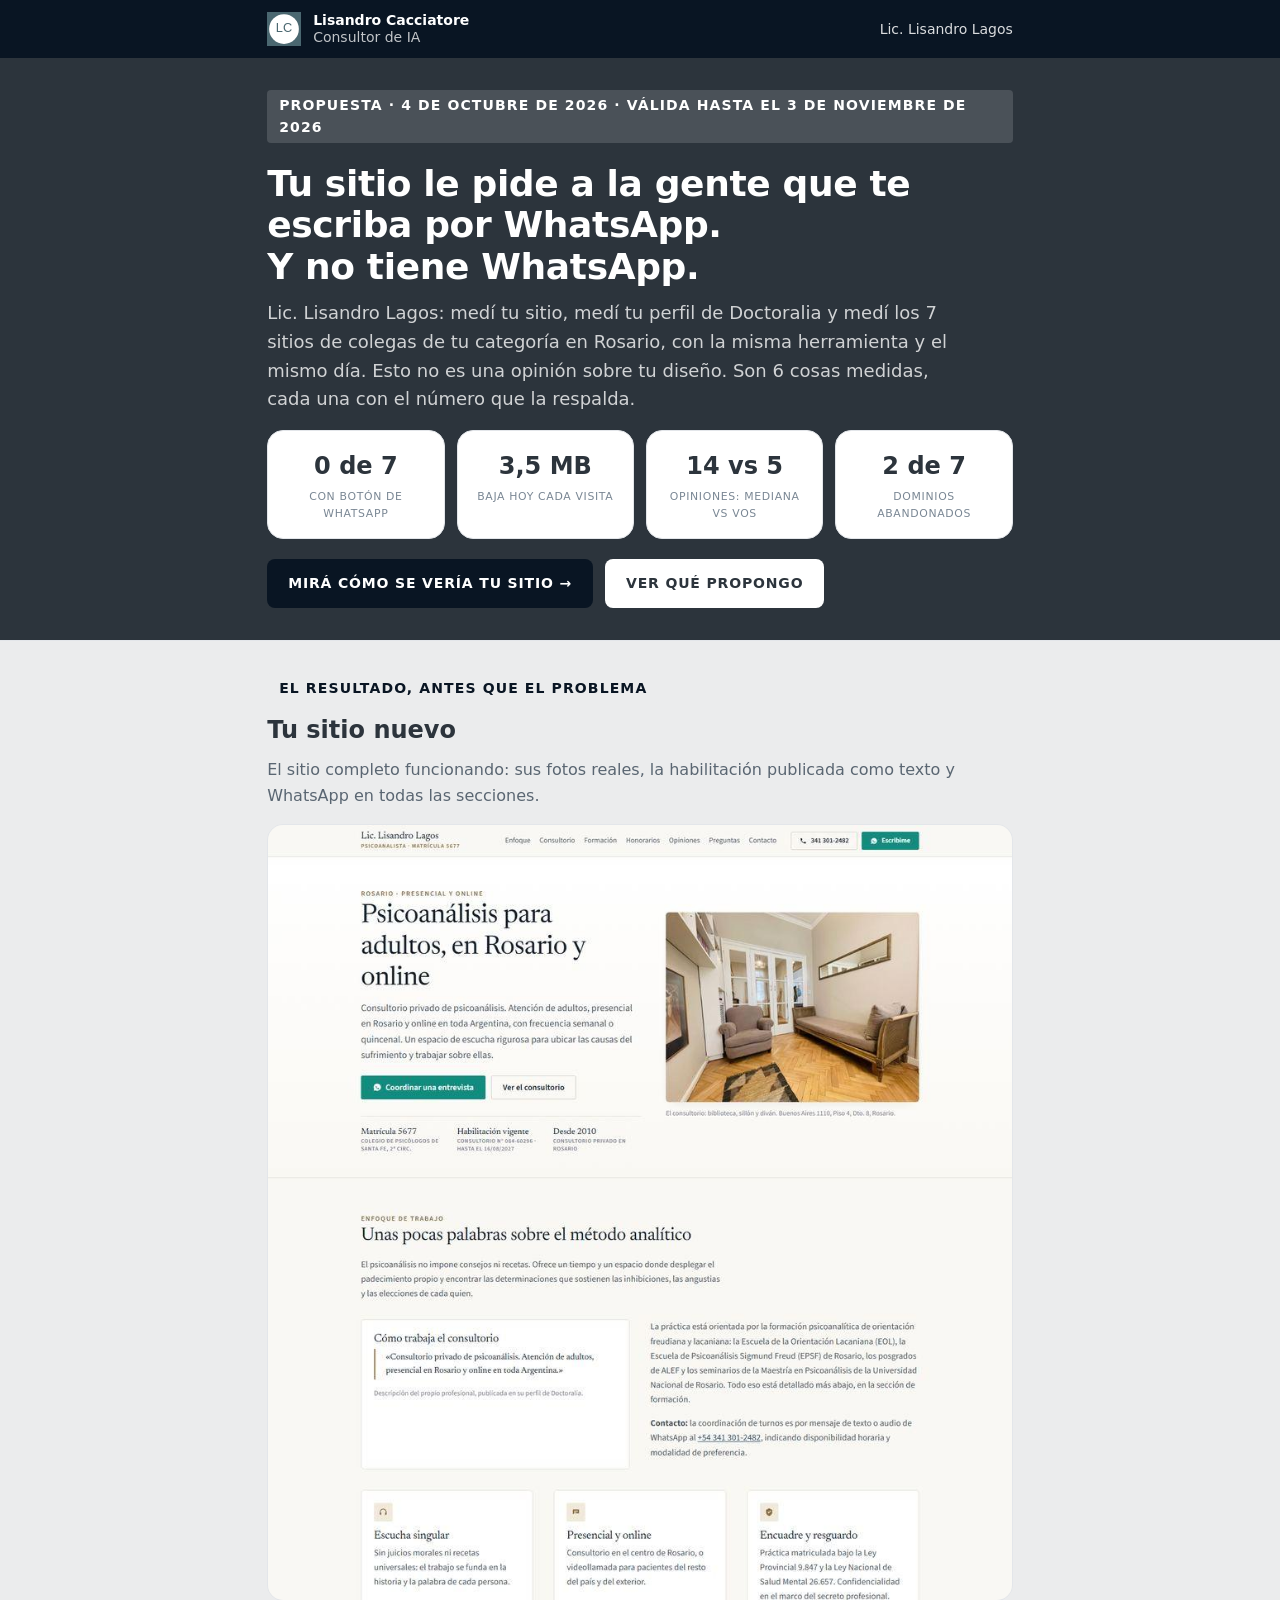
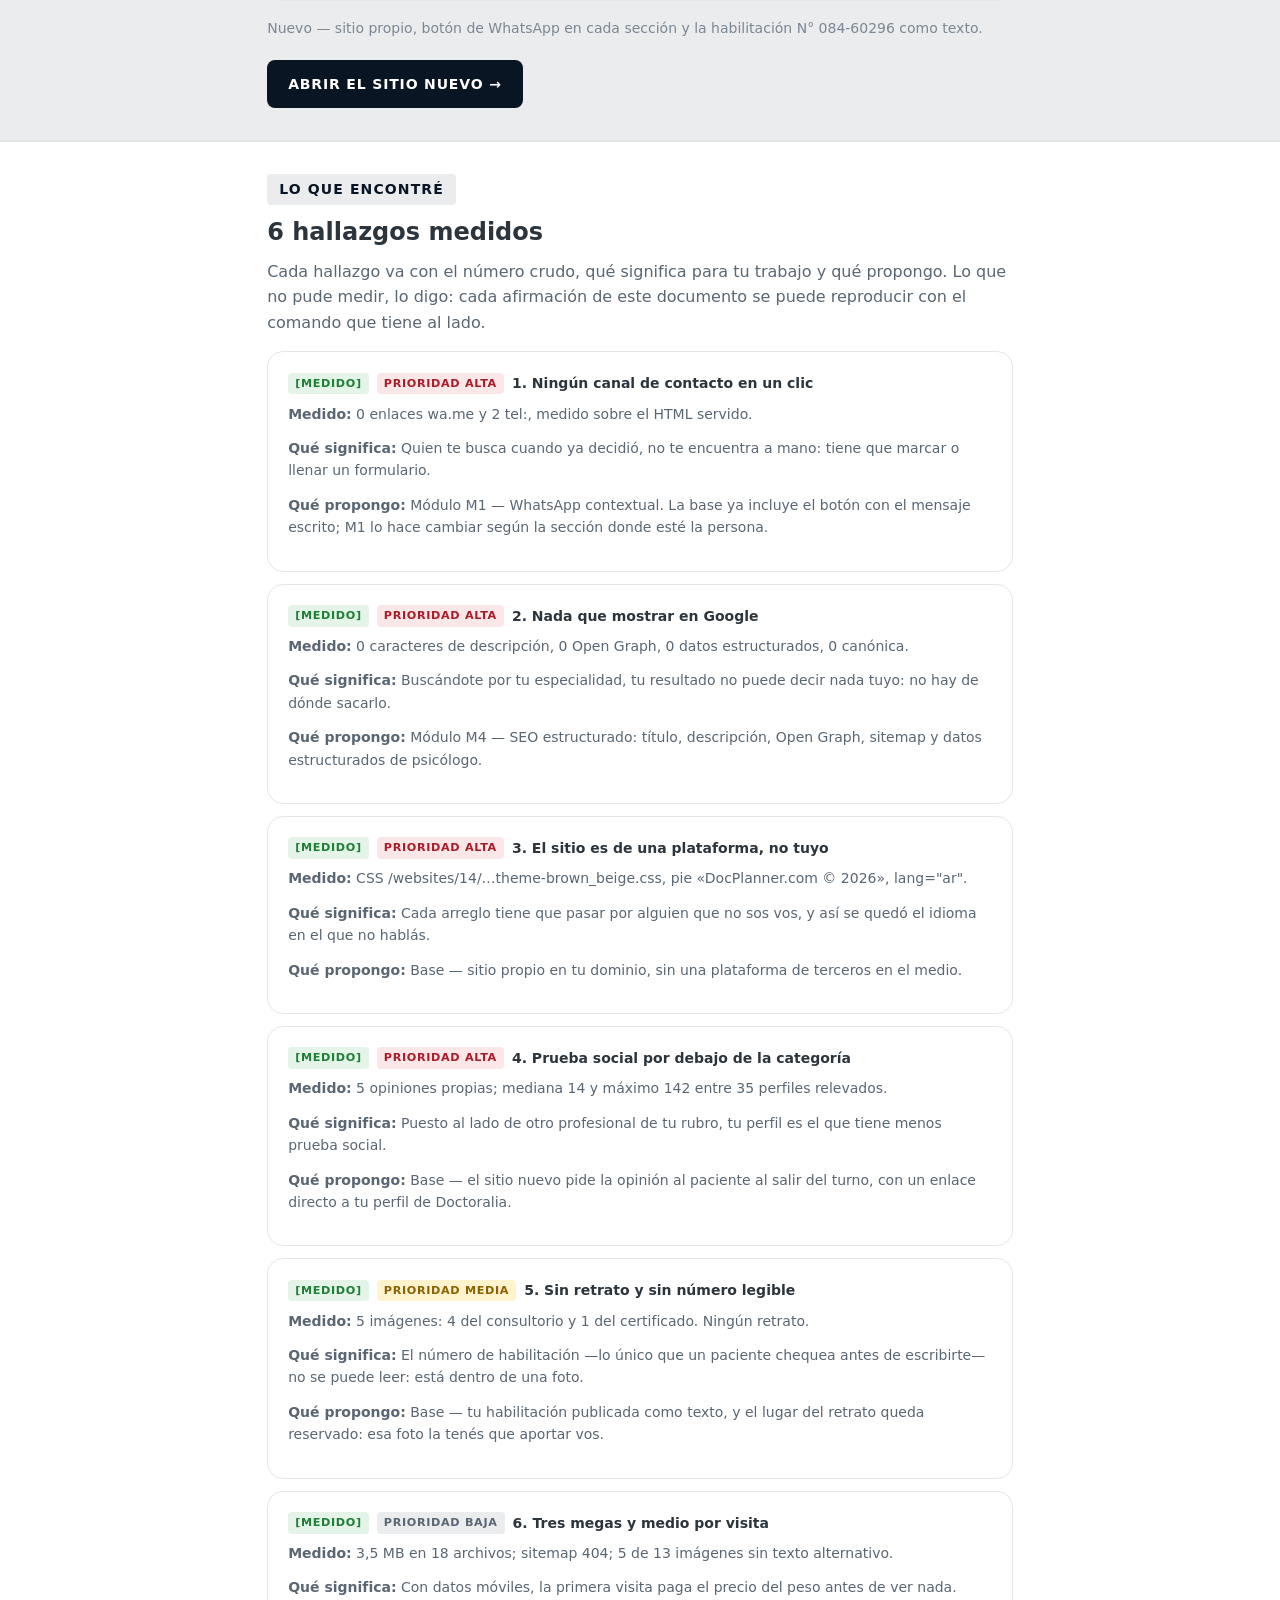
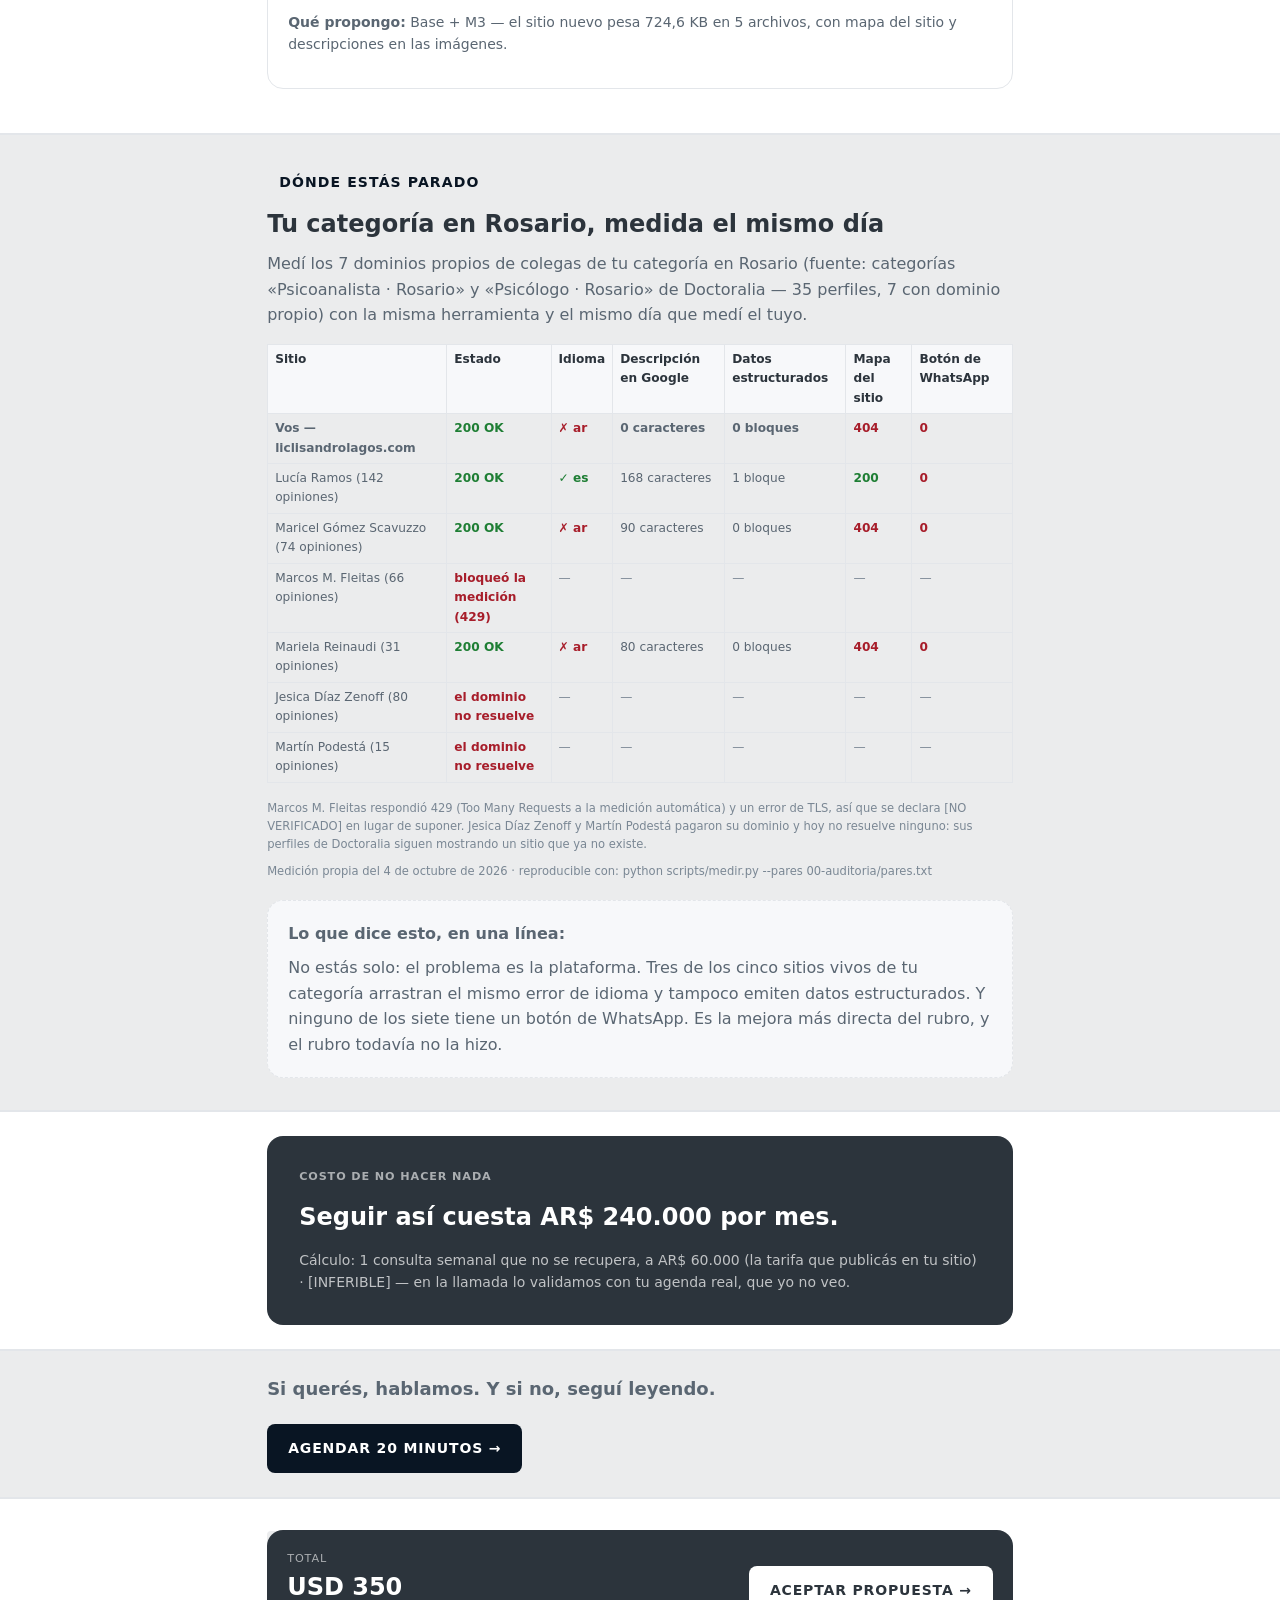
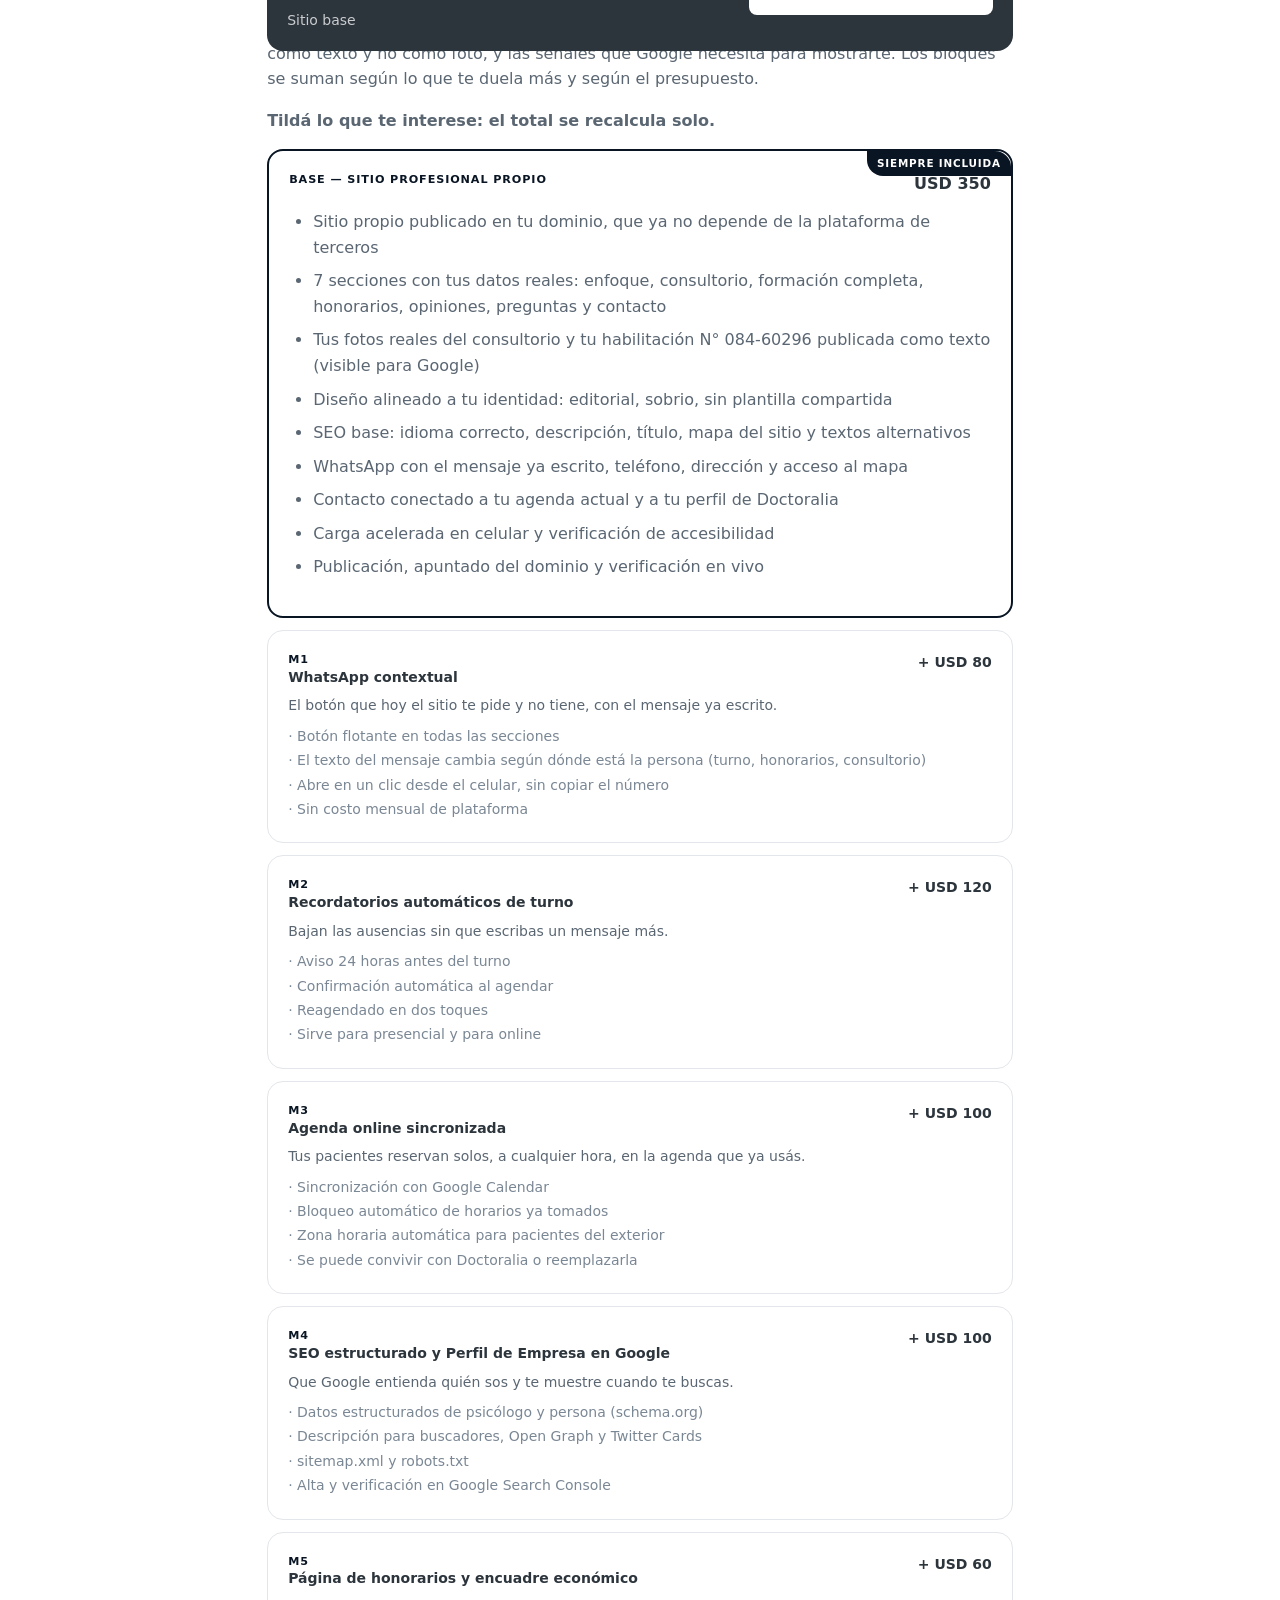
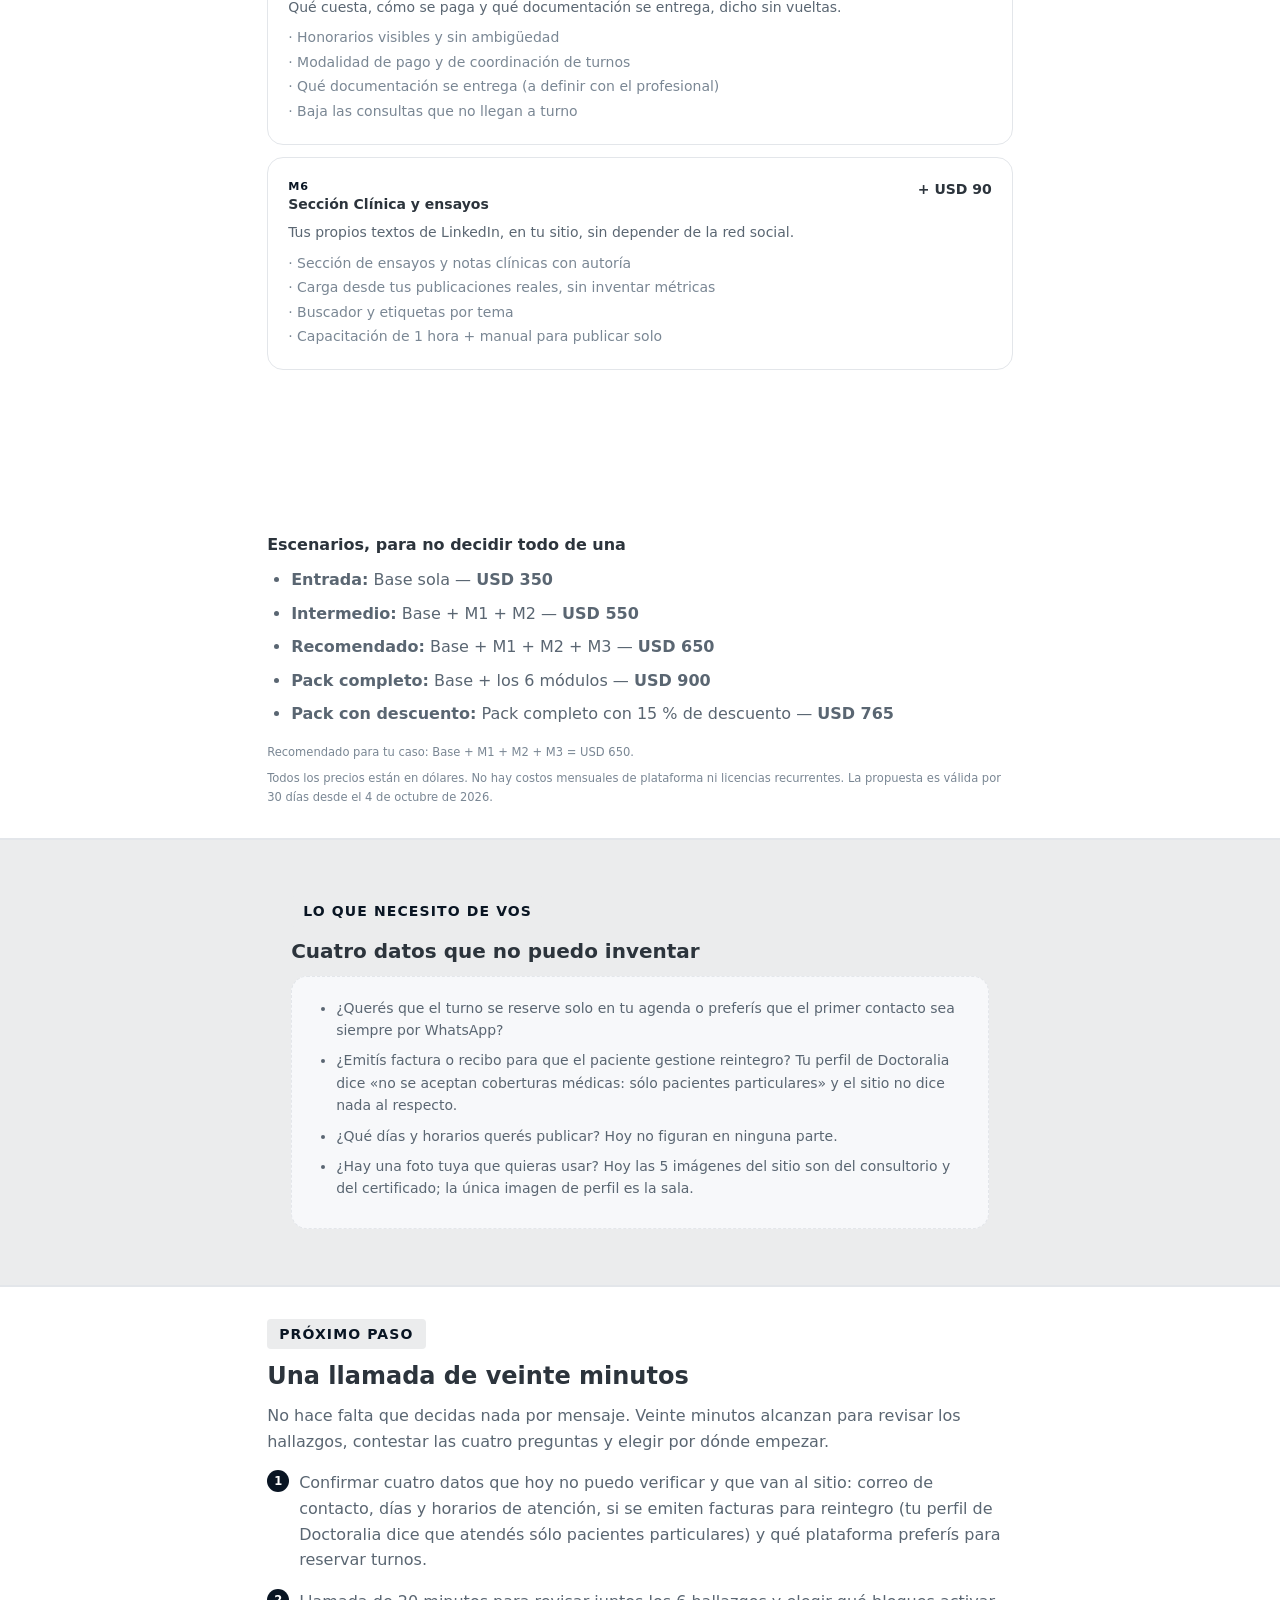
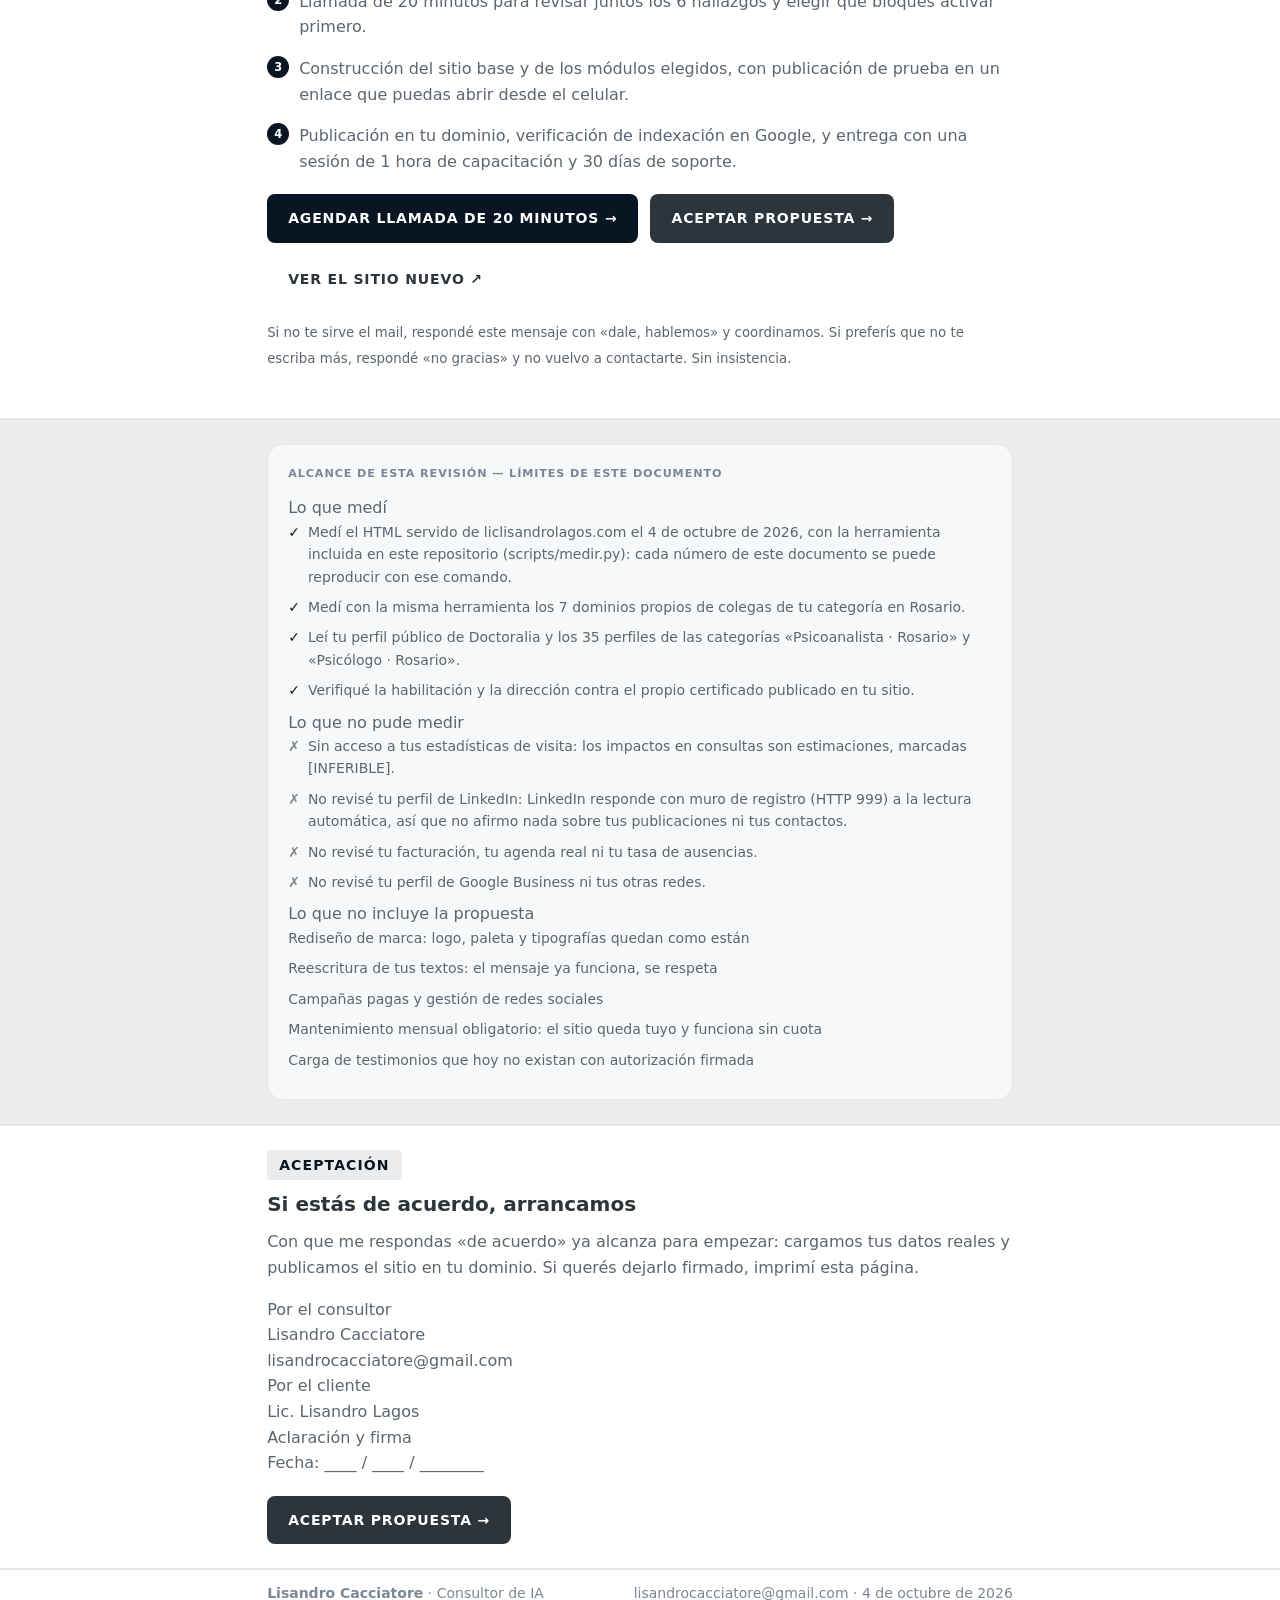
==== 01-propuesta/propuesta.html @ 6047e177 "Spec editorial: linea de recomendado, verificador de indicadores 3-4, callout sin falsos positivos" ====
<!DOCTYPE html>
<html lang="es-AR">
<head>
<meta charset="UTF-8">
<meta name="viewport" content="width=device-width, initial-scale=1.0">
<title>Propuesta — Lic. Lisandro Lagos</title>
<meta name="robots" content="noindex, nofollow">
<meta name="description" content="Propuesta de sitio nuevo para Lic. Lisandro Lagos, con la evidencia medida.">
<style>
/* ==========================================================================
   brand/brand.css — FUENTE ÚNICA DE LA IDENTIDAD VISUAL
   Ningún template declara colores, fuentes ni medidas propias.
   Si algo visual falta, se agrega ACÁ.
   ========================================================================== */

/* --------------------------------------------------------------------------
   1. TOKENS
   -------------------------------------------------------------------------- */
:root {
  /* Marca */
  --brand-default: #4A6770;
  --brand-hover:   #3D545C;
  --brand-soft:    #F0F4F6;

  /* Texto */
  --ink-title: #2C343C;
  --ink-body:  #5A6672;
  --ink-muted: #7A8794;

  /* Líneas y superficies */
  --line-default:    #E3E6EA;
  --surface-default: #FFFFFF;
  --surface-alt:     #F7F8FA;

  /* Estados */
  --success: #28A745;
  --warning: #FFC107;
  --error:   #DC3545;
  --info:    #17A2B8;

  /* Tipografía */
  --font-sans: 'Montserrat', system-ui, -apple-system, 'Segoe UI', sans-serif;
  --fs-sm:   0.875rem;
  --fs-base: 1rem;
  --fs-lg:   1.125rem;
  --fs-xl:   1.25rem;
  --fs-2xl:  1.5rem;
  --fs-3xl:  1.875rem;
  --fw-regular:   400;
  --fw-medium:    500;
  --fw-bold:      600;
  --fw-extrabold: 800;

  /* Espaciado (grid de 8px) */
  --space-1:  0.25rem;
  --space-2:  0.5rem;
  --space-3:  0.75rem;
  --space-4:  1rem;
  --space-5:  1.25rem;
  --space-6:  1.5rem;
  --space-8:  2rem;
  --space-10: 2.5rem;
  --space-12: 3rem;

  /* Radios y sombras */
  --radius-sm:   0.25rem;
  --radius-md:   0.5rem;
  --radius-lg:   1rem;
  --radius-full: 9999px;
  --shadow-sm: 0 1px 3px rgba(0,0,0,.12), 0 1px 2px rgba(0,0,0,.24);
  --shadow-md: 0 4px 6px rgba(0,0,0,.10), 0 2px 4px rgba(0,0,0,.06);
  --shadow-lg: 0 10px 15px rgba(0,0,0,.10), 0 4px 6px rgba(0,0,0,.08);
}

/* --------------------------------------------------------------------------
   2. BASE
   -------------------------------------------------------------------------- */
html { font-size: 100%; box-sizing: border-box; }
*, *::before, *::after { box-sizing: inherit; }
body {
  margin: 0;
  font-family: var(--font-sans);
  font-size: var(--fs-base);
  line-height: 1.6;
  color: var(--ink-body);
  background: var(--surface-alt);
  -webkit-font-smoothing: antialiased;
}
h1, h2, h3 { color: var(--ink-title); margin: 0 0 var(--space-3); line-height: 1.25; }
h1 { font-size: var(--fs-3xl); font-weight: var(--fw-extrabold); }
h2 { font-size: var(--fs-xl);  font-weight: var(--fw-bold); }
h3 { font-size: var(--fs-base); font-weight: var(--fw-bold); }
p  { margin: 0 0 var(--space-4); }
code { font-family: ui-monospace, Menlo, Consolas, monospace; font-size: var(--fs-sm);
       background: var(--brand-soft); padding: 1px 5px; border-radius: var(--radius-sm); }
ul, ol { margin: 0 0 var(--space-4); padding-left: var(--space-6); }
li { margin-bottom: var(--space-2); }

/* --------------------------------------------------------------------------
   3. HEADER / FOOTER COMPARTIDOS
   -------------------------------------------------------------------------- */
.brand-header {
  background: var(--brand-default);
  color: var(--surface-default);
}
.brand-header-inner {
  max-width: 210mm;
  margin: 0 auto;
  padding: var(--space-3) var(--space-6);
  display: flex;
  align-items: center;
  gap: var(--space-3);
}
.brand-logo { width: 34px; height: 34px; display: block; flex: none; }
.brand-logo svg { width: 100%; height: 100%; display: block; }
.brand-info { display: flex; flex-direction: column; line-height: 1.2; }
.brand-title { font-weight: var(--fw-bold); font-size: var(--fs-sm); }
.brand-role  { font-size: var(--fs-sm); opacity: .75; }
.brand-doc {
  margin-left: auto;
  font-size: var(--fs-sm);
  opacity: .85;
  text-align: right;
}

.brand-footer { background: var(--surface-default); border-top: 1px solid var(--line-default); }
.brand-footer-inner {
  max-width: 210mm;
  margin: 0 auto;
  padding: var(--space-3) var(--space-6);
  display: flex;
  justify-content: space-between;
  gap: var(--space-4);
  font-size: var(--fs-sm);
  color: var(--ink-muted);
}

/* --------------------------------------------------------------------------
   4. LAYOUT DEL DOCUMENTO
   -------------------------------------------------------------------------- */
.content { max-width: 210mm; margin: 0 auto; padding: var(--space-8) var(--space-6); }
.section { margin-bottom: var(--space-10); }
.cover { text-align: center; padding: var(--space-12) 0; }
.cover h1 { font-size: var(--fs-3xl); }
.cover h2 { color: var(--brand-default); font-size: var(--fs-2xl); }
.eyebrow {
  display: inline-block;
  font-size: var(--fs-sm);
  font-weight: var(--fw-bold);
  text-transform: uppercase;
  letter-spacing: .08em;
  color: var(--brand-default);
  background: var(--brand-soft);
  padding: var(--space-1) var(--space-3);
  border-radius: var(--radius-sm);
}
.lead { font-size: var(--fs-lg); color: var(--ink-body); }

/* --------------------------------------------------------------------------
   5. HALLAZGOS Y EVIDENCIA
   -------------------------------------------------------------------------- */
.finding {
  background: var(--surface-default);
  border: 1px solid var(--line-default);
  border-radius: var(--radius-lg);
  padding: var(--space-5);
  margin-bottom: var(--space-3);
}
.finding-head {
  display: flex;
  align-items: center;
  gap: var(--space-2);
  margin-bottom: var(--space-2);
}
.finding-title { font-weight: var(--fw-bold); color: var(--ink-title); font-size: var(--fs-sm); }
.finding p { margin: 0 0 var(--space-3); font-size: var(--fs-sm); }
.finding-meta {
  display: flex;
  align-items: center;
  gap: var(--space-2);
  border-top: 1px solid var(--line-default);
  padding-top: var(--space-3);
  font-size: var(--fs-sm);
  color: var(--ink-muted);
}
.finding-meta strong { color: var(--ink-title); }
.finding-meta .tag { margin-left: auto; }

.tag {
  display: inline-block;
  font-size: 0.7rem;
  font-weight: var(--fw-bold);
  text-transform: uppercase;
  letter-spacing: .06em;
  padding: 2px 7px;
  border-radius: var(--radius-sm);
  background: var(--brand-soft);
  color: var(--brand-default);
}
.tag-medido    { background: rgba(40,167,69,.12);   color: #1E7E34; }
.tag-inferible { background: rgba(23,162,184,.12);  color: #11707F; }
.tag-noverif   { background: rgba(220,53,69,.10);   color: #A71D2A; }

.evidence { font-size: var(--fs-sm); }

/* Callout oscuro (costo de no hacer nada) */
.callout {
  background: var(--ink-title);
  color: var(--surface-default);
  border-radius: var(--radius-lg);
  padding: var(--space-8);
}
.callout .callout-label {
  font-size: 0.7rem; font-weight: var(--fw-bold); text-transform: uppercase;
  letter-spacing: .08em; opacity: .6; margin-bottom: var(--space-3);
}
.callout .callout-strong { font-size: var(--fs-2xl); font-weight: var(--fw-bold); margin-bottom: var(--space-3); }
.callout .callout-note { font-size: var(--fs-sm); opacity: .7; margin: 0; }

/* --------------------------------------------------------------------------
   6. TABLAS Y PRECIOS
   -------------------------------------------------------------------------- */
.price-table { width: 100%; border-collapse: collapse; margin: var(--space-4) 0; font-size: var(--fs-sm); }
.price-table th, .price-table td {
  border: 1px solid var(--line-default);
  padding: var(--space-3);
  text-align: left;
}
.price-table th { background: var(--surface-alt); font-weight: var(--fw-bold); color: var(--ink-title); }
.price-table td:nth-child(2) { white-space: nowrap; font-weight: var(--fw-bold); color: var(--ink-title); }

.base-card {
  background: var(--surface-default);
  border: 2px solid var(--brand-default);
  border-radius: var(--radius-lg);
  padding: var(--space-5);
  margin-bottom: var(--space-3);
  position: relative;
}
.base-flag {
  position: absolute; top: 0; right: 0;
  background: var(--brand-default); color: var(--surface-default);
  font-size: 0.65rem; font-weight: var(--fw-bold); text-transform: uppercase;
  letter-spacing: .08em; padding: 4px 10px; border-radius: 0 var(--radius-lg) 0 var(--radius-lg);
}
.base-head { display: flex; justify-content: space-between; align-items: flex-start; gap: var(--space-4); margin-bottom: var(--space-3); }
.base-label { font-size: 0.7rem; font-weight: var(--fw-bold); text-transform: uppercase; letter-spacing: .08em; color: var(--brand-default); }
.base-price { font-weight: var(--fw-bold); color: var(--ink-title); white-space: nowrap; }

/* --------------------------------------------------------------------------
   7. SELECTOR INTERACTIVO
   -------------------------------------------------------------------------- */
.module-card {
  background: var(--surface-default);
  border: 1px solid var(--line-default);
  border-radius: var(--radius-lg);
  padding: var(--space-5);
  margin-bottom: var(--space-3);
  cursor: pointer;
  transition: border-color .2s ease, background-color .2s ease, box-shadow .2s ease;
}
.module-card:hover { box-shadow: var(--shadow-sm); }
.module-card.on { border: 2px solid var(--brand-default); background: var(--brand-soft); }
.module-head { display: flex; justify-content: space-between; align-items: flex-start; gap: var(--space-4); margin-bottom: var(--space-2); }
.module-code { font-size: 0.7rem; font-weight: var(--fw-bold); text-transform: uppercase; letter-spacing: .08em; color: var(--brand-default); }
.module-title { font-size: var(--fs-sm); font-weight: var(--fw-bold); color: var(--ink-title); margin: 0; }
.module-price { font-size: var(--fs-sm); font-weight: var(--fw-bold); color: var(--ink-title); white-space: nowrap; }
.module-short { font-size: var(--fs-sm); margin-bottom: var(--space-2); }
.module-bullets { list-style: none; padding: 0; margin: 0; font-size: var(--fs-sm); color: var(--ink-muted); }
.module-bullets li { margin-bottom: 2px; }
.module-bullets li::before { content: '· '; }

.total-bar {
  position: sticky;
  bottom: var(--space-4);
  background: var(--ink-title);
  color: var(--surface-default);
  border-radius: var(--radius-lg);
  padding: var(--space-5);
  display: flex;
  justify-content: space-between;
  align-items: center;
  gap: var(--space-4);
}
.total-label { font-size: 0.7rem; text-transform: uppercase; letter-spacing: .08em; opacity: .6; }
.total-value { font-size: var(--fs-2xl); font-weight: var(--fw-bold); }
.total-list  { font-size: var(--fs-sm); opacity: .75; margin-top: 2px; }
.total-value.pulse { animation: pulse .35s ease; }
@keyframes pulse {
  0%   { transform: scale(1); }
  50%  { transform: scale(1.07); color: var(--brand-soft); }
  100% { transform: scale(1); }
}

/* --------------------------------------------------------------------------
   8. BOTONES
   -------------------------------------------------------------------------- */
.btn {
  display: inline-block;
  font-family: inherit;
  font-size: var(--fs-sm);
  font-weight: var(--fw-bold);
  text-transform: uppercase;
  letter-spacing: .06em;
  padding: var(--space-3) var(--space-5);
  border-radius: var(--radius-md);
  border: 1px solid transparent;
  text-decoration: none;
  cursor: pointer;
  transition: background-color .2s ease, color .2s ease;
}
.btn-light { background: var(--surface-default); color: var(--ink-title); }
.btn-light:hover { background: var(--brand-soft); }
.btn-ghost { background: transparent; color: var(--brand-default); text-transform: none; letter-spacing: 0; padding: var(--space-1); }

/* --------------------------------------------------------------------------
   9. ALCANCE
   -------------------------------------------------------------------------- */
.scope {
  background: var(--surface-alt);
  border: 1px solid var(--line-default);
  border-radius: var(--radius-lg);
  padding: var(--space-5);
}
.scope-label { font-size: 0.7rem; font-weight: var(--fw-bold); text-transform: uppercase; letter-spacing: .08em; color: var(--ink-muted); margin-bottom: var(--space-3); }
.scope ul { list-style: none; padding: 0; margin: 0; font-size: var(--fs-sm); }
.scope li { display: flex; gap: var(--space-2); margin-bottom: var(--space-2); }
.scope .yes { color: var(--brand-default); }
.scope .no  { color: var(--ink-muted); }

/* --------------------------------------------------------------------------
   10. PRIORIDAD DE HALLAZGOS
   -------------------------------------------------------------------------- */
.tag-prio-alta  { background: rgba(220,53,69,.12);  color: #A71D2A; }
.tag-prio-media { background: rgba(255,193,7,.20);  color: #8A6100; }
.tag-prio-baja  { background: rgba(122,135,148,.16); color: #5A6672; }

/* --------------------------------------------------------------------------
   11. COMPARATIVO VERIFICADO
   -------------------------------------------------------------------------- */
.compare-table { width: 100%; border-collapse: collapse; margin: var(--space-4) 0; font-size: 0.76rem; }
.compare-table th, .compare-table td {
  border: 1px solid var(--line-default);
  padding: 5px 7px;
  text-align: left;
  vertical-align: top;
}
.compare-table th { background: var(--surface-alt); font-weight: var(--fw-bold); color: var(--ink-title); }
.compare-table .row-client { background: var(--brand-soft); font-weight: var(--fw-bold); }
.compare-table .ok   { color: #1E7E34; font-weight: var(--fw-bold); }
.compare-table .bad  { color: #A71D2A; font-weight: var(--fw-bold); }
.compare-table .meh  { color: var(--ink-muted); }
.evsrc { font-size: 0.72rem; color: var(--ink-muted); margin: var(--space-2) 0 0; }

/* --------------------------------------------------------------------------
   12. INDICADORES
   -------------------------------------------------------------------------- */
.kpi-row { display: flex; gap: var(--space-3); margin: var(--space-4) 0; }
.kpi {
  flex: 1;
  background: var(--surface-default);
  border: 1px solid var(--line-default);
  border-radius: var(--radius-lg);
  padding: var(--space-4);
  text-align: center;
}
.kpi__value { display: block; font-size: var(--fs-2xl); font-weight: var(--fw-extrabold); color: var(--ink-title); }
.kpi__label { display: block; font-size: 0.68rem; text-transform: uppercase; letter-spacing: .06em; color: var(--ink-muted); margin-top: 2px; }

/* --------------------------------------------------------------------------
   13. CITA Y VOZ DEL CLIENTE
   -------------------------------------------------------------------------- */
.quote {
  background: var(--surface-default);
  border-left: 3px solid var(--brand-default);
  border-radius: 0 var(--radius-md) var(--radius-md) 0;
  padding: var(--space-4) var(--space-5);
  margin: 0 0 var(--space-3);
  font-style: italic;
  color: var(--ink-title);
}
.quote__who { display: block; font-style: normal; font-size: 0.78rem; color: var(--ink-muted); margin-top: var(--space-2); }

/* Bloque de datos por confirmar (lo que no puedo verificar) */
.todo {
  background: var(--surface-alt);
  border: 1px dashed var(--line-default);
  border-radius: var(--radius-lg);
  padding: var(--space-5);
}
.todo ul { margin: 0; font-size: var(--fs-sm); }

/* --------------------------------------------------------------------------
   14. LAYOUT DE LA PROPUESTA COMERCIAL
   La propuesta es una página web que se lee en pantalla y también se imprime.
   Sólo se declaran acá la disposición y los ritmos; los colores son los tokens.
   -------------------------------------------------------------------------- */
.band { background: var(--surface-default); border-top: 1px solid var(--line-default); border-bottom: 1px solid var(--line-default); }
.band--ink { background: var(--ink-title); color: var(--surface-default); border: none; }
.band--ink h1, .band--ink h2, .band--ink h3 { color: var(--surface-default); }
.band--soft { background: var(--brand-soft); }
.wrap { max-width: 210mm; margin: 0 auto; padding: var(--space-8) var(--space-6); }
.wrap--tight { padding: var(--space-6) var(--space-6); }
.grid-2 { display: grid; grid-template-columns: 1fr 1fr; gap: var(--space-5); }
.hero-h1 { font-size: 2.25rem; line-height: 1.15; font-weight: var(--fw-extrabold); letter-spacing: -0.01em; }
.cta-row { display: flex; flex-wrap: wrap; gap: var(--space-3); margin-top: var(--space-5); }
.btn-ink { background: var(--ink-title); color: var(--surface-default); }
.btn-ink:hover { background: var(--brand-default); }
.btn-brand { background: var(--brand-default); color: var(--surface-default); }
.btn-brand:hover { background: var(--brand-hover); }
.btn-wa { background: #128C7E; color: #FFFFFF; }
.btn-wa:hover { background: #0E6E63; }
.step-list { counter-reset: paso; list-style: none; padding: 0; }
.step-list li { counter-increment: paso; position: relative; padding-left: var(--space-8); margin-bottom: var(--space-4); }
.step-list li::before {
  content: counter(paso);
  position: absolute; left: 0; top: 0;
  width: 22px; height: 22px; border-radius: var(--radius-full);
  background: var(--brand-default); color: var(--surface-default);
  font-size: 0.72rem; font-weight: var(--fw-bold);
  display: flex; align-items: center; justify-content: center;
}
.shot {
  border: 1px solid var(--line-default);
  border-radius: var(--radius-md);
  overflow: hidden;
  background: var(--surface-alt);
}
.shot img { display: block; width: 100%; height: auto; }
.shot__cap { font-size: 0.72rem; color: var(--ink-muted); padding: var(--space-2) var(--space-3); border-top: 1px solid var(--line-default); background: var(--surface-default); }

/* La propuesta también se imprime: sin barra fija, sin saltos raros. */
@media print {
  .no-print { display: none !important; }
  .total-bar { position: static; }
  .band, .band--ink, .band--soft { break-inside: avoid; }
  .wrap { padding: 0 0 var(--space-6); max-width: none; }
  body { background: #FFFFFF; }
  a[href^="http"]::after { content: ""; }
}

/* Las reglas de impresión viven en templates/print.css.
   brand.css define la marca; el layout de hoja es responsabilidad del template. */

/* Identidad del cliente: el color lo pone su config, no el sistema */
:root {
  --brand-default: #091523;
  --brand-hover:   #08121D;
  --brand-soft:    #EBECED;
}

/* ---------- El sitio nuevo, mostrado antes que el problema (§3.4) ---------- */
.shot { border:1px solid var(--line-default); border-radius:var(--radius-lg);
  overflow:hidden; margin:1rem 0; background:var(--surface-default); }
.shot-img { display:block; width:100%; height:auto; }
.shot-frame { display:block; width:100%; height:70vh; min-height:420px; border:0; background:#fff; }
/* §9.4: toda captura lleva epígrafe — izquierda «Hoy — …», derecha «Nuevo — …». */
.shot-cap { font-size:var(--fs-sm); color:var(--ink-muted); margin:.5rem 0 0; }

/* ---------- La tabla de colegas pasa a bullets en mobile (§6.2) ---------- */
@media (max-width:700px){
  .compare-table thead { display:none; }
  .compare-table, .compare-table tbody, .compare-table tr, .compare-table td { display:block; width:100%; }
  .compare-table tr { border:1px solid var(--line-default); border-radius:var(--radius-md);
    padding:.6rem .8rem; margin-bottom:.6rem; }
  .compare-table td { border:0; padding:.15rem 0; }
  .compare-table td:first-child { font-weight:var(--fw-bold); }
  .compare-table td:not(:first-child)::before { content:attr(data-col) ": "; color:var(--ink-muted); }
}
</style>
</head>
<body>
<header class="brand-header">
  <div class="brand-header-inner">
    <span class="brand-logo"><?xml version="1.0" encoding="UTF-8"?>
<svg width="64" height="64" viewBox="0 0 64 64" xmlns="http://www.w3.org/2000/svg">
  <rect width="64" height="64" fill="#4A6770"/>
  <circle cx="32" cy="32" r="28" fill="white"/>
  <text x="50%" y="50%" dominant-baseline="middle" text-anchor="middle" fill="#4A6770" font-size="24" font-family="Montserrat,Arial,sans-serif">LC</text>
</svg></span>
    <span class="brand-info">
      <span class="brand-title">Lisandro Cacciatore</span>
      <span class="brand-role">Consultor de IA</span>
    </span>
    <span class="brand-doc">Lic. Lisandro Lagos</span>
  </div>
</header>

<!-- ══════════════ 1-3 · GANCHO, CONTEXTO Y NÚMEROS ══════════════ -->
<section class="band band--ink">
  <div class="wrap">
    <span class="eyebrow" style="background:rgba(255,255,255,.14);color:#fff">Propuesta · 4 de octubre de 2026 · válida hasta el 3 de noviembre de 2026</span>
    <h1 class="hero-h1" style="margin-top:1.25rem">Tu sitio le pide a la gente que te escriba por WhatsApp.<br>Y no tiene WhatsApp.</h1>
    <p class="lead" style="color:rgba(255,255,255,.78);max-width:44rem">Lic. Lisandro Lagos: medí tu sitio, medí tu perfil de Doctoralia y medí los 7 sitios de colegas de tu categoría en Rosario, con la misma herramienta y el mismo día. Esto no es una opinión sobre tu diseño. Son 6 cosas medidas, cada una con el número que la respalda.</p>
    <div class="kpi-row"><div class="kpi"><span class="kpi__value">0 de 7</span><span class="kpi__label">con botón de WhatsApp</span></div><div class="kpi"><span class="kpi__value">3,5 MB</span><span class="kpi__label">baja hoy cada visita</span></div><div class="kpi"><span class="kpi__value">14 vs 5</span><span class="kpi__label">opiniones: mediana vs vos</span></div><div class="kpi"><span class="kpi__value">2 de 7</span><span class="kpi__label">dominios abandonados</span></div></div>
    <div class="cta-row">
      <a class="btn btn-brand" href="#sitio-nuevo">Mirá cómo se vería tu sitio &rarr;</a>
      <a class="btn btn-light" href="#propuesta">Ver qué propongo</a>
    </div>
  </div>
</section>

<!-- ══════════════ 4 · TU SITIO NUEVO (el resultado, primero) ══════════════ -->
<section class="band band--soft" id="sitio-nuevo">
  <div class="wrap">
    <span class="eyebrow">El resultado, antes que el problema</span>
    <h2 style="font-size:1.5rem;margin-top:.75rem">Tu sitio nuevo</h2>
    
    <p>El sitio completo funcionando: sus fotos reales, la habilitación publicada como texto y WhatsApp en todas las secciones.</p>
    <div class="shot"><img class="shot-img" src="[data-uri]" alt="Vista del sitio nuevo de Lic. Lisandro Lagos"></div>
    <p class="shot-cap">Nuevo — sitio propio, botón de WhatsApp en cada sección y la habilitación N° 084-60296 como texto.</p>
    <div class="cta-row">
      <a class="btn btn-brand" href="https://lisandrocacciatore.github.io/LeadLagosLisandro/sitio/">Abrir el sitio nuevo &rarr;</a>
    </div>
  </div>
</section>

<!-- ══════════════ 5 · LO QUE ENCONTRÉ (§5) ══════════════ -->
<section class="band" id="evidencia">
  <div class="wrap">
    <span class="eyebrow">Lo que encontré</span>
    <h2 style="font-size:1.5rem;margin-top:.75rem">6 hallazgos medidos</h2>
    <p>
      Cada hallazgo va con el número crudo, qué significa para tu trabajo y qué propongo.
      Lo que no pude medir, lo digo: cada afirmación de este documento se puede reproducir con el comando que tiene al lado.
    </p>
    
    <div class="finding">
      <div class="finding-head">
        <span class="tag tag-medido">[MEDIDO]</span>
        <span class="tag tag-prio-alta">Prioridad alta</span>
        <span class="finding-title">1. Ningún canal de contacto en un clic</span>
      </div>
      <p><strong>Medido:</strong> 0 enlaces wa.me y 2 tel:, medido sobre el HTML servido.</p>
      <p><strong>Qué significa:</strong> Quien te busca cuando ya decidió, no te encuentra a mano: tiene que marcar o llenar un formulario.</p>
      <p><strong>Qué propongo:</strong> Módulo M1 — WhatsApp contextual. La base ya incluye el botón con el mensaje escrito; M1 lo hace cambiar según la sección donde esté la persona.</p>
    </div>
    <div class="finding">
      <div class="finding-head">
        <span class="tag tag-medido">[MEDIDO]</span>
        <span class="tag tag-prio-alta">Prioridad alta</span>
        <span class="finding-title">2. Nada que mostrar en Google</span>
      </div>
      <p><strong>Medido:</strong> 0 caracteres de descripción, 0 Open Graph, 0 datos estructurados, 0 canónica.</p>
      <p><strong>Qué significa:</strong> Buscándote por tu especialidad, tu resultado no puede decir nada tuyo: no hay de dónde sacarlo.</p>
      <p><strong>Qué propongo:</strong> Módulo M4 — SEO estructurado: título, descripción, Open Graph, sitemap y datos estructurados de psicólogo.</p>
    </div>
    <div class="finding">
      <div class="finding-head">
        <span class="tag tag-medido">[MEDIDO]</span>
        <span class="tag tag-prio-alta">Prioridad alta</span>
        <span class="finding-title">3. El sitio es de una plataforma, no tuyo</span>
      </div>
      <p><strong>Medido:</strong> CSS /websites/14/…theme-brown_beige.css, pie «DocPlanner.com © 2026», lang="ar".</p>
      <p><strong>Qué significa:</strong> Cada arreglo tiene que pasar por alguien que no sos vos, y así se quedó el idioma en el que no hablás.</p>
      <p><strong>Qué propongo:</strong> Base — sitio propio en tu dominio, sin una plataforma de terceros en el medio.</p>
    </div>
    <div class="finding">
      <div class="finding-head">
        <span class="tag tag-medido">[MEDIDO]</span>
        <span class="tag tag-prio-alta">Prioridad alta</span>
        <span class="finding-title">4. Prueba social por debajo de la categoría</span>
      </div>
      <p><strong>Medido:</strong> 5 opiniones propias; mediana 14 y máximo 142 entre 35 perfiles relevados.</p>
      <p><strong>Qué significa:</strong> Puesto al lado de otro profesional de tu rubro, tu perfil es el que tiene menos prueba social.</p>
      <p><strong>Qué propongo:</strong> Base — el sitio nuevo pide la opinión al paciente al salir del turno, con un enlace directo a tu perfil de Doctoralia.</p>
    </div>
    <div class="finding">
      <div class="finding-head">
        <span class="tag tag-medido">[MEDIDO]</span>
        <span class="tag tag-prio-media">Prioridad media</span>
        <span class="finding-title">5. Sin retrato y sin número legible</span>
      </div>
      <p><strong>Medido:</strong> 5 imágenes: 4 del consultorio y 1 del certificado. Ningún retrato.</p>
      <p><strong>Qué significa:</strong> El número de habilitación —lo único que un paciente chequea antes de escribirte— no se puede leer: está dentro de una foto.</p>
      <p><strong>Qué propongo:</strong> Base — tu habilitación publicada como texto, y el lugar del retrato queda reservado: esa foto la tenés que aportar vos.</p>
    </div>
    <div class="finding">
      <div class="finding-head">
        <span class="tag tag-medido">[MEDIDO]</span>
        <span class="tag tag-prio-baja">Prioridad baja</span>
        <span class="finding-title">6. Tres megas y medio por visita</span>
      </div>
      <p><strong>Medido:</strong> 3,5 MB en 18 archivos; sitemap 404; 5 de 13 imágenes sin texto alternativo.</p>
      <p><strong>Qué significa:</strong> Con datos móviles, la primera visita paga el precio del peso antes de ver nada.</p>
      <p><strong>Qué propongo:</strong> Base + M3 — el sitio nuevo pesa 724,6 KB en 5 archivos, con mapa del sitio y descripciones en las imágenes.</p>
    </div>
  </div>
</section>

<!-- ══════════════ 6-7 · CONTRA COLEGAS ══════════════ -->
<section class="band band--soft">
  <div class="wrap">
    <span class="eyebrow">Dónde estás parado</span>
    <h2 style="font-size:1.5rem;margin-top:.75rem">Tu categoría en Rosario, medida el mismo día</h2>
    <p>Medí los 7 dominios propios de colegas de tu categoría en Rosario (fuente: categorías «Psicoanalista · Rosario» y «Psicólogo · Rosario» de Doctoralia — 35 perfiles, 7 con dominio propio) con la misma herramienta y el mismo día que medí el tuyo.</p>
    <table class="compare-table"><thead><tr><th>Sitio</th><th>Estado</th><th>Idioma</th><th>Descripción en Google</th><th>Datos estructurados</th><th>Mapa del sitio</th><th>Botón de WhatsApp</th></tr></thead><tbody><tr class="row-client"><td class="" data-col="Sitio">Vos — liclisandrolagos.com</td><td class="ok" data-col="Estado">200 OK</td><td class="bad" data-col="Idioma">✗ ar</td><td class="" data-col="Descripción en Google">0 caracteres</td><td class="" data-col="Datos estructurados">0 bloques</td><td class="bad" data-col="Mapa del sitio">404</td><td class="bad" data-col="Botón de WhatsApp">0</td></tr><tr class=""><td class="" data-col="Sitio">Lucía Ramos (142 opiniones)</td><td class="ok" data-col="Estado">200 OK</td><td class="ok" data-col="Idioma">✓ es</td><td class="" data-col="Descripción en Google">168 caracteres</td><td class="" data-col="Datos estructurados">1 bloque</td><td class="ok" data-col="Mapa del sitio">200</td><td class="bad" data-col="Botón de WhatsApp">0</td></tr><tr class=""><td class="" data-col="Sitio">Maricel Gómez Scavuzzo (74 opiniones)</td><td class="ok" data-col="Estado">200 OK</td><td class="bad" data-col="Idioma">✗ ar</td><td class="" data-col="Descripción en Google">90 caracteres</td><td class="" data-col="Datos estructurados">0 bloques</td><td class="bad" data-col="Mapa del sitio">404</td><td class="bad" data-col="Botón de WhatsApp">0</td></tr><tr class=""><td class="" data-col="Sitio">Marcos M. Fleitas (66 opiniones)</td><td class="bad" data-col="Estado">bloqueó la medición (429)</td><td class="meh" data-col="Idioma">—</td><td class="meh" data-col="Descripción en Google">—</td><td class="meh" data-col="Datos estructurados">—</td><td class="meh" data-col="Mapa del sitio">—</td><td class="meh" data-col="Botón de WhatsApp">—</td></tr><tr class=""><td class="" data-col="Sitio">Mariela Reinaudi (31 opiniones)</td><td class="ok" data-col="Estado">200 OK</td><td class="bad" data-col="Idioma">✗ ar</td><td class="" data-col="Descripción en Google">80 caracteres</td><td class="" data-col="Datos estructurados">0 bloques</td><td class="bad" data-col="Mapa del sitio">404</td><td class="bad" data-col="Botón de WhatsApp">0</td></tr><tr class=""><td class="" data-col="Sitio">Jesica Díaz Zenoff (80 opiniones)</td><td class="bad" data-col="Estado">el dominio no resuelve</td><td class="meh" data-col="Idioma">—</td><td class="meh" data-col="Descripción en Google">—</td><td class="meh" data-col="Datos estructurados">—</td><td class="meh" data-col="Mapa del sitio">—</td><td class="meh" data-col="Botón de WhatsApp">—</td></tr><tr class=""><td class="" data-col="Sitio">Martín Podestá (15 opiniones)</td><td class="bad" data-col="Estado">el dominio no resuelve</td><td class="meh" data-col="Idioma">—</td><td class="meh" data-col="Descripción en Google">—</td><td class="meh" data-col="Datos estructurados">—</td><td class="meh" data-col="Mapa del sitio">—</td><td class="meh" data-col="Botón de WhatsApp">—</td></tr></tbody></table>
    <p class="evsrc">Marcos M. Fleitas respondió 429 (Too Many Requests a la medición automática) y un error de TLS, así que se declara [NO VERIFICADO] en lugar de suponer. Jesica Díaz Zenoff y Martín Podestá pagaron su dominio y hoy no resuelve ninguno: sus perfiles de Doctoralia siguen mostrando un sitio que ya no existe.</p>
    <p class="evsrc">Medición propia del 4 de octubre de 2026 · reproducible con: python scripts/medir.py --pares 00-auditoria/pares.txt</p>
    <div class="todo" style="margin-top:1.25rem">
      <strong>Lo que dice esto, en una línea:</strong>
      <p style="margin:.5rem 0 0">No estás solo: el problema es la plataforma. Tres de los cinco sitios vivos de tu categoría arrastran el mismo error de idioma y tampoco emiten datos estructurados. Y ninguno de los siete tiene un botón de WhatsApp. Es la mejora más directa del rubro, y el rubro todavía no la hizo.</p>
    </div>
  </div>
</section>

<!-- ══════════════ 8 · EL NÚMERO QUE SOSTIENE LA PROPUESTA ══════════════ -->
<section class="band">
  <div class="wrap wrap--tight">
    <div class="callout">
      <div class="callout-label">Costo de no hacer nada</div>
      <div class="callout-strong">Seguir así cuesta AR$ 240.000 por mes.</div>
      <p class="callout-note">Cálculo: 1 consulta semanal que no se recupera, a AR$ 60.000 (la tarifa que publicás en tu sitio) · [INFERIBLE] — en la llamada lo validamos con tu agenda real, que yo no veo.</p>
    </div>
  </div>
</section>

<!-- ══════════════ CTA INTERMEDIO (§7.3 del spec editorial) ══════════════
     El lector que ya se convenció no tiene que scrollear hasta el final para actuar. -->
<section class="band band--soft">
  <div class="wrap wrap--tight">
    <p style="font-size:var(--fs-lg);font-weight:600;margin-bottom:1rem">
      Si querés, hablamos. Y si no, seguí leyendo.
    </p>
    <div class="cta-row">
      <a class="btn btn-brand" href="mailto:lisandrocacciatore@gmail.com?subject=Hablemos%20sobre%20mi%20sitio&body=Hola%2C%20quiero%20agendar%20la%20llamada%20de%2020%20minutos.">Agendar 20 minutos &rarr;</a>
    </div>
  </div>
</section>

<!-- ══════════════ 9-11 · BASE, MÓDULOS, ESCENARIOS Y PRECIOS (USD) ══════════════ -->
<section class="band" id="propuesta">
  <div class="wrap">
    <span class="eyebrow">Qué propongo</span>
    <h2 style="font-size:1.5rem;margin-top:.75rem">Un sitio tuyo, y los bloques que quieras sumar</h2>
    <p>La base es no depender más de la plataforma: sitio propio, tus datos reales, tu certificado como texto y no como foto, y las señales que Google necesita para mostrarte. Los bloques se suman según lo que te duela más y según el presupuesto.</p>
    <p><strong>Tildá lo que te interese: el total se recalcula solo.</strong></p>

    <div class="base-card">
      <span class="base-flag">Siempre incluida</span>
      <div class="base-head">
        <span class="base-label">Base — Sitio profesional propio</span>
        <span class="base-price">USD 350</span>
      </div>
      <ul>
        <li>Sitio propio publicado en tu dominio, que ya no depende de la plataforma de terceros</li><li>7 secciones con tus datos reales: enfoque, consultorio, formación completa, honorarios, opiniones, preguntas y contacto</li><li>Tus fotos reales del consultorio y tu habilitación N° 084-60296 publicada como texto (visible para Google)</li><li>Diseño alineado a tu identidad: editorial, sobrio, sin plantilla compartida</li><li>SEO base: idioma correcto, descripción, título, mapa del sitio y textos alternativos</li><li>WhatsApp con el mensaje ya escrito, teléfono, dirección y acceso al mapa</li><li>Contacto conectado a tu agenda actual y a tu perfil de Doctoralia</li><li>Carga acelerada en celular y verificación de accesibilidad</li><li>Publicación, apuntado del dominio y verificación en vivo</li>
      </ul>
    </div>

    <div id="modules"></div>

    <div class="total-bar">
      <div>
        <div class="total-label">Total</div>
        <div class="total-value" id="total">USD 350</div>
        <div class="total-list" id="list">Sitio base</div>
      </div>
      <a class="btn btn-light no-print" href="mailto:lisandrocacciatore@gmail.com?subject=Acepto%20la%20propuesta%20-%20Lic.%20Lisandro%20Lagos&body=Hola%2C%20acepto%20la%20propuesta.%20Arrancamos.">Aceptar propuesta &rarr;</a>
    </div>

    <h3 style="margin-top:2rem">Escenarios, para no decidir todo de una</h3>
    <ul><li><strong>Entrada:</strong> Base sola — <strong>USD 350</strong></li><li><strong>Intermedio:</strong> Base + M1 + M2 — <strong>USD 550</strong></li><li><strong>Recomendado:</strong> Base + M1 + M2 + M3 — <strong>USD 650</strong></li><li><strong>Pack completo:</strong> Base + los 6 módulos — <strong>USD 900</strong></li><li><strong>Pack con descuento:</strong> Pack completo con 15 % de descuento — <strong>USD 765</strong></li></ul>
    <p class="evsrc">Recomendado para tu caso: Base + M1 + M2 + M3 = USD 650.</p>
    <p class="evsrc">Todos los precios están en dólares. No hay costos mensuales de plataforma ni licencias recurrentes.
       La propuesta es válida por 30 días desde el 4 de octubre de 2026.</p>
  </div>
</section>

<!-- ══════════════ 12-13 · QUÉ NO INCLUYE / LO QUE NECESITO ══════════════ -->
<section class="band band--soft">
  <div class="wrap">
    <div class="wrap--tight">
      <div>
        <span class="eyebrow">Lo que necesito de vos</span>
        <h2 style="font-size:1.25rem;margin-top:.75rem">Cuatro datos que no puedo inventar</h2>
        <div class="todo">
          <ul><li>¿Querés que el turno se reserve solo en tu agenda o preferís que el primer contacto sea siempre por WhatsApp?</li><li>¿Emitís factura o recibo para que el paciente gestione reintegro? Tu perfil de Doctoralia dice «no se aceptan coberturas médicas: sólo pacientes particulares» y el sitio no dice nada al respecto.</li><li>¿Qué días y horarios querés publicar? Hoy no figuran en ninguna parte.</li><li>¿Hay una foto tuya que quieras usar? Hoy las 5 imágenes del sitio son del consultorio y del certificado; la única imagen de perfil es la sala.</li></ul>
        </div>
      </div>
    </div>
  </div>
</section>

<!-- ══════════════ 14 · PRÓXIMO PASO ══════════════ -->
<section class="band">
  <div class="wrap">
    <span class="eyebrow">Próximo paso</span>
    <h2 style="font-size:1.5rem;margin-top:.75rem">Una llamada de veinte minutos</h2>
    <p>No hace falta que decidas nada por mensaje. Veinte minutos alcanzan para revisar los hallazgos, contestar las cuatro preguntas y elegir por dónde empezar.</p>
    <ol class="step-list"><li>Confirmar cuatro datos que hoy no puedo verificar y que van al sitio: correo de contacto, días y horarios de atención, si se emiten facturas para reintegro (tu perfil de Doctoralia dice que atendés sólo pacientes particulares) y qué plataforma preferís para reservar turnos.</li><li>Llamada de 20 minutos para revisar juntos los 6 hallazgos y elegir qué bloques activar primero.</li><li>Construcción del sitio base y de los módulos elegidos, con publicación de prueba en un enlace que puedas abrir desde el celular.</li><li>Publicación en tu dominio, verificación de indexación en Google, y entrega con una sesión de 1 hora de capacitación y 30 días de soporte.</li></ol>
    <div class="cta-row">
      <a class="btn btn-brand" href="mailto:lisandrocacciatore@gmail.com?subject=Hablemos%20sobre%20mi%20sitio&body=Hola%2C%20quiero%20agendar%20la%20llamada%20de%2020%20minutos.">Agendar llamada de 20 minutos &rarr;</a>
      <a class="btn btn-ink" href="mailto:lisandrocacciatore@gmail.com?subject=Acepto%20la%20propuesta%20-%20Lic.%20Lisandro%20Lagos&body=Hola%2C%20acepto%20la%20propuesta.%20Arrancamos.">Aceptar propuesta &rarr;</a>
      <a class="btn btn-light" href="https://lisandrocacciatore.github.io/LeadLagosLisandro/sitio/" rel="noopener">Ver el sitio nuevo &nearr;</a>
    </div>
    <p style="margin-top:1rem"><small>Si no te sirve el mail, respondé este mensaje con «dale, hablemos» y coordinamos.
       Si preferís que no te escriba más, respondé «no gracias» y no vuelvo a contactarte. Sin insistencia.</small></p>
  </div>
</section>

<!-- ══════════════ 15 · LÍMITES ══════════════
     §3.15 del spec v2.0 pide «Alcance de esta revisión»; §7.2 del spec editorial pide
     consolidar ahí los tres límites (medido / no medido / no incluido). Un solo bloque
     cumple las dos cosas: antes eran tres secciones que declaraban límites por separado. -->
<section class="band band--soft">
  <div class="wrap wrap--tight">
    <div class="scope">
      <div class="scope-label">Alcance de esta revisión — límites de este documento</div>
      <div class="sec-sub">Lo que medí</div>
      <ul><li><span class="yes">✓</span> Medí el HTML servido de liclisandrolagos.com el 4 de octubre de 2026, con la herramienta incluida en este repositorio (scripts/medir.py): cada número de este documento se puede reproducir con ese comando.</li><li><span class="yes">✓</span> Medí con la misma herramienta los 7 dominios propios de colegas de tu categoría en Rosario.</li><li><span class="yes">✓</span> Leí tu perfil público de Doctoralia y los 35 perfiles de las categorías «Psicoanalista · Rosario» y «Psicólogo · Rosario».</li><li><span class="yes">✓</span> Verifiqué la habilitación y la dirección contra el propio certificado publicado en tu sitio.</li></ul>
      <div class="sec-sub">Lo que no pude medir</div>
      <ul><li><span class="no">✗</span> Sin acceso a tus estadísticas de visita: los impactos en consultas son estimaciones, marcadas [INFERIBLE].</li><li><span class="no">✗</span> No revisé tu perfil de LinkedIn: LinkedIn responde con muro de registro (HTTP 999) a la lectura automática, así que no afirmo nada sobre tus publicaciones ni tus contactos.</li><li><span class="no">✗</span> No revisé tu facturación, tu agenda real ni tu tasa de ausencias.</li><li><span class="no">✗</span> No revisé tu perfil de Google Business ni tus otras redes.</li></ul>
      <div class="sec-sub">Lo que no incluye la propuesta</div>
      <ul><li>Rediseño de marca: logo, paleta y tipografías quedan como están</li><li>Reescritura de tus textos: el mensaje ya funciona, se respeta</li><li>Campañas pagas y gestión de redes sociales</li><li>Mantenimiento mensual obligatorio: el sitio queda tuyo y funciona sin cuota</li><li>Carga de testimonios que hoy no existan con autorización firmada</li></ul>
    </div>
  </div>
</section>

<!-- ══════════════ 16 · ACEPTACIÓN Y FIRMA ══════════════ -->
<section class="band">
  <div class="wrap wrap--tight">
    <span class="eyebrow">Aceptación</span>
    <h2 style="font-size:1.25rem;margin-top:.75rem">Si estás de acuerdo, arrancamos</h2>
    <p>
      Con que me respondas «de acuerdo» ya alcanza para empezar: cargamos tus datos reales
      y publicamos el sitio en tu dominio. Si querés dejarlo firmado, imprimí esta página.
    </p>
    <div class="sig-grid">
      <div class="sig-col">
        <div class="sig-role">Por el consultor</div>
        <div class="sig-line"></div>
        <div class="sig-name">Lisandro Cacciatore</div>
        <div class="sig-detail">lisandrocacciatore@gmail.com</div>
      </div>
      <div class="sig-col">
        <div class="sig-role">Por el cliente</div>
        <div class="sig-line"></div>
        <div class="sig-name">Lic. Lisandro Lagos</div>
        <div class="sig-detail">Aclaración y firma</div>
        <div class="sig-detail">Fecha: ____ / ____ / ________</div>
      </div>
    </div>
    <div class="cta-row">
      <a class="btn btn-ink" href="mailto:lisandrocacciatore@gmail.com?subject=Acepto%20la%20propuesta%20-%20Lic.%20Lisandro%20Lagos&body=Hola%2C%20acepto%20la%20propuesta.%20Arrancamos.">Aceptar propuesta &rarr;</a>
    </div>
  </div>
</section>

<footer class="brand-footer">
  <div class="brand-footer-inner">
    <span><strong>Lisandro Cacciatore</strong> · Consultor de IA</span>
    <span class="brand-footer-meta">lisandrocacciatore@gmail.com · 4 de octubre de 2026</span>
  </div>
</footer>

<script>
  var BASE = 350;
  var MODULES = [{"id": "m1", "code": "M1", "icon": "chat", "title": "WhatsApp contextual", "price": 80, "short": "El botón que hoy el sitio te pide y no tiene, con el mensaje ya escrito.", "bullets": ["Botón flotante en todas las secciones", "El texto del mensaje cambia según dónde está la persona (turno, honorarios, consultorio)", "Abre en un clic desde el celular, sin copiar el número", "Sin costo mensual de plataforma"]}, {"id": "m2", "code": "M2", "icon": "notifications_active", "title": "Recordatorios automáticos de turno", "price": 120, "short": "Bajan las ausencias sin que escribas un mensaje más.", "bullets": ["Aviso 24 horas antes del turno", "Confirmación automática al agendar", "Reagendado en dos toques", "Sirve para presencial y para online"]}, {"id": "m3", "code": "M3", "icon": "calendar_month", "title": "Agenda online sincronizada", "price": 100, "short": "Tus pacientes reservan solos, a cualquier hora, en la agenda que ya usás.", "bullets": ["Sincronización con Google Calendar", "Bloqueo automático de horarios ya tomados", "Zona horaria automática para pacientes del exterior", "Se puede convivir con Doctoralia o reemplazarla"]}, {"id": "m4", "code": "M4", "icon": "search", "title": "SEO estructurado y Perfil de Empresa en Google", "price": 100, "short": "Que Google entienda quién sos y te muestre cuando te buscas.", "bullets": ["Datos estructurados de psicólogo y persona (schema.org)", "Descripción para buscadores, Open Graph y Twitter Cards", "sitemap.xml y robots.txt", "Alta y verificación en Google Search Console"]}, {"id": "m5", "code": "M5", "icon": "receipt_long", "title": "Página de honorarios y encuadre económico", "price": 60, "short": "Qué cuesta, cómo se paga y qué documentación se entrega, dicho sin vueltas.", "bullets": ["Honorarios visibles y sin ambigüedad", "Modalidad de pago y de coordinación de turnos", "Qué documentación se entrega (a definir con el profesional)", "Baja las consultas que no llegan a turno"]}, {"id": "m6", "code": "M6", "icon": "edit_note", "title": "Sección Clínica y ensayos", "price": 90, "short": "Tus propios textos de LinkedIn, en tu sitio, sin depender de la red social.", "bullets": ["Sección de ensayos y notas clínicas con autoría", "Carga desde tus publicaciones reales, sin inventar métricas", "Buscador y etiquetas por tema", "Capacitación de 1 hora + manual para publicar solo"]}];
  var selected = {};

  function money(n) { return 'USD ' + n; }

  function render() {
    var html = '';
    MODULES.forEach(function (m) {
      html += '<div class="module-card" data-id="' + m.id + '">' +
                '<div class="module-head">' +
                  '<div>' +
                    '<div class="module-code">' + m.code + '</div>' +
                    '<h3 class="module-title">' + m.title + '</h3>' +
                  '</div>' +
                  '<span class="module-price">+ USD ' + m.price + '</span>' +
                '</div>' +
                '<p class="module-short">' + m.short + '</p>' +
                '<ul class="module-bullets">' +
                  m.bullets.map(function (b) { return '<li>' + b + '</li>'; }).join('') +
                '</ul>' +
              '</div>';
    });
    document.getElementById('modules').innerHTML = html;

    Array.prototype.forEach.call(document.querySelectorAll('.module-card'), function (el) {
      el.addEventListener('click', function () {
        var id = el.getAttribute('data-id');
        if (selected[id]) { delete selected[id]; } else { selected[id] = true; }
        sync();
      });
    });
  }

  function sync() {
    Array.prototype.forEach.call(document.querySelectorAll('.module-card'), function (el) {
      el.classList.toggle('on', !!selected[el.getAttribute('data-id')]);
    });

    var total = Number(BASE);
    var codes = [];
    MODULES.forEach(function (m) {
      if (selected[m.id]) { total += Number(m.price); codes.push(m.code); }
    });

    var totalEl = document.getElementById('total');
    totalEl.textContent = money(total);
    totalEl.classList.remove('pulse');
    void totalEl.offsetWidth;
    totalEl.classList.add('pulse');

    document.getElementById('list').textContent =
      codes.length ? 'Base + ' + codes.join(' + ') : 'Sitio base';
  }

  render();
</script>
</body>
</html>
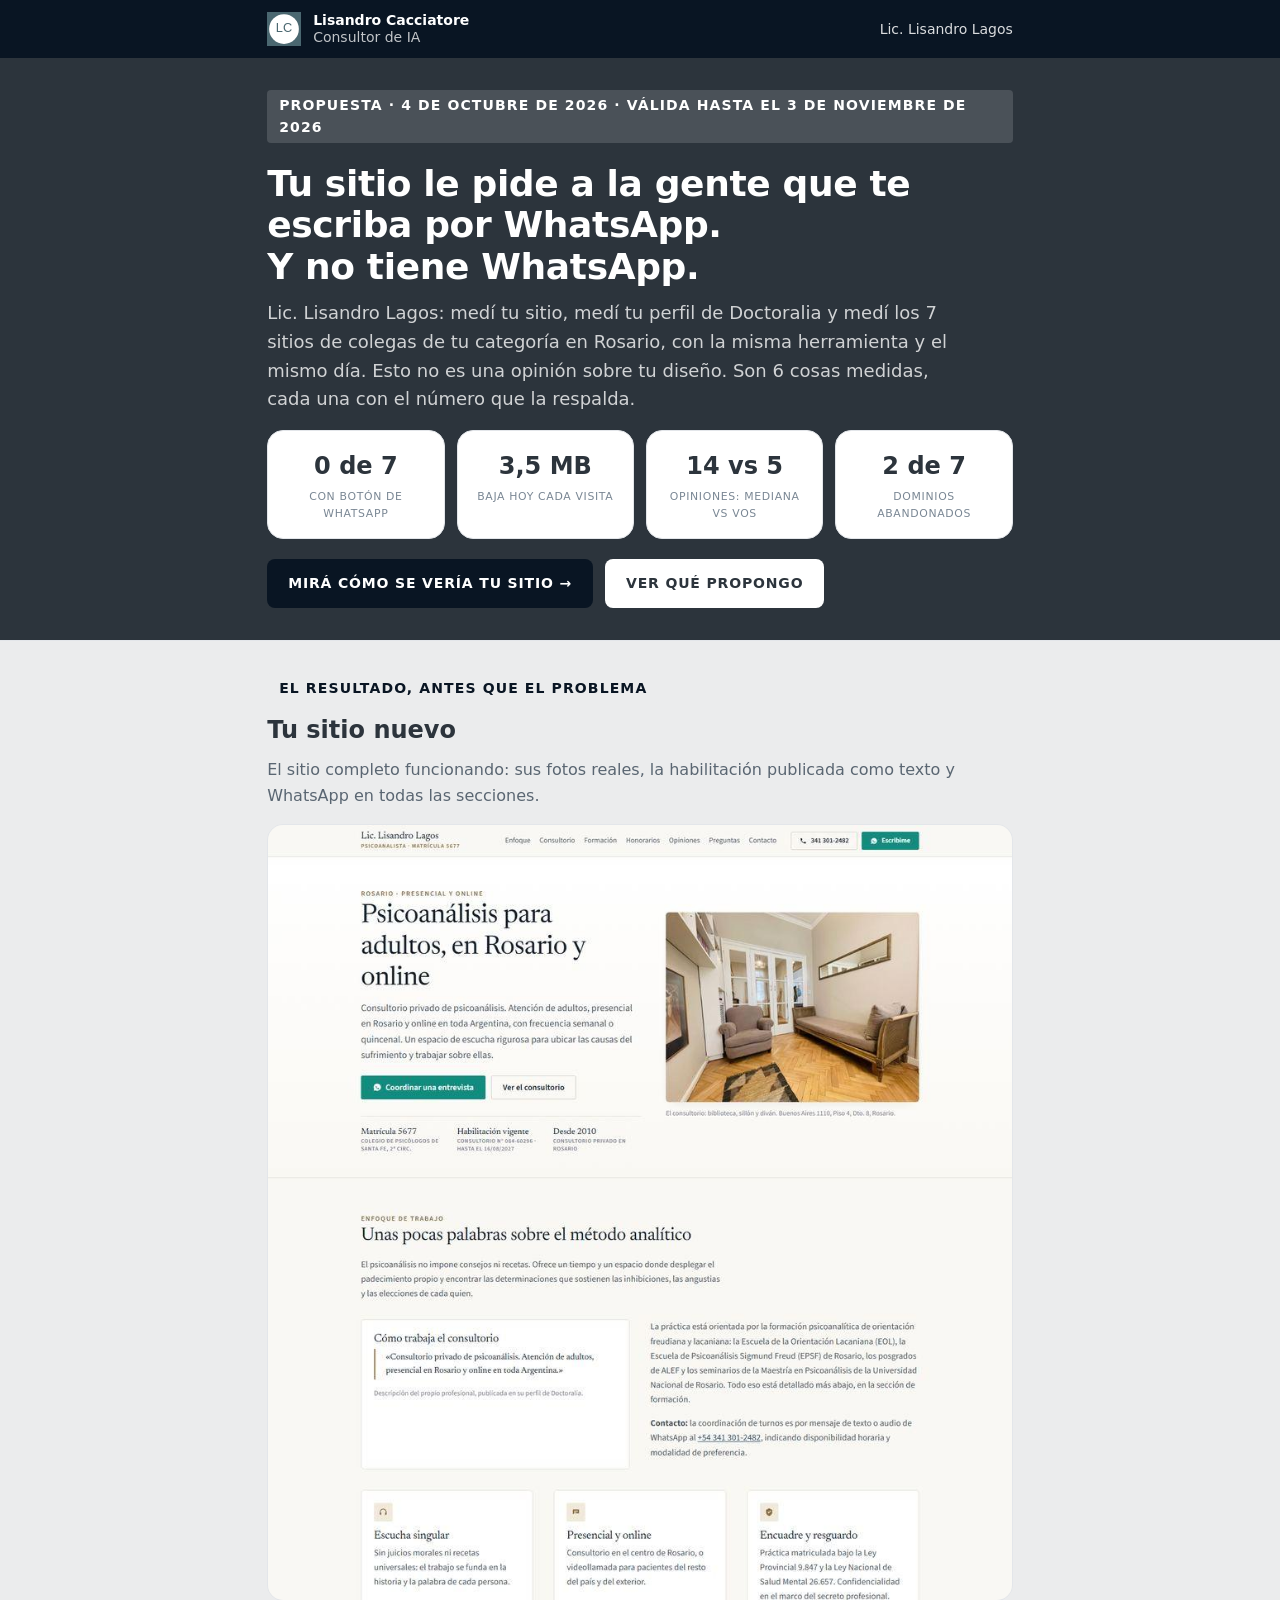
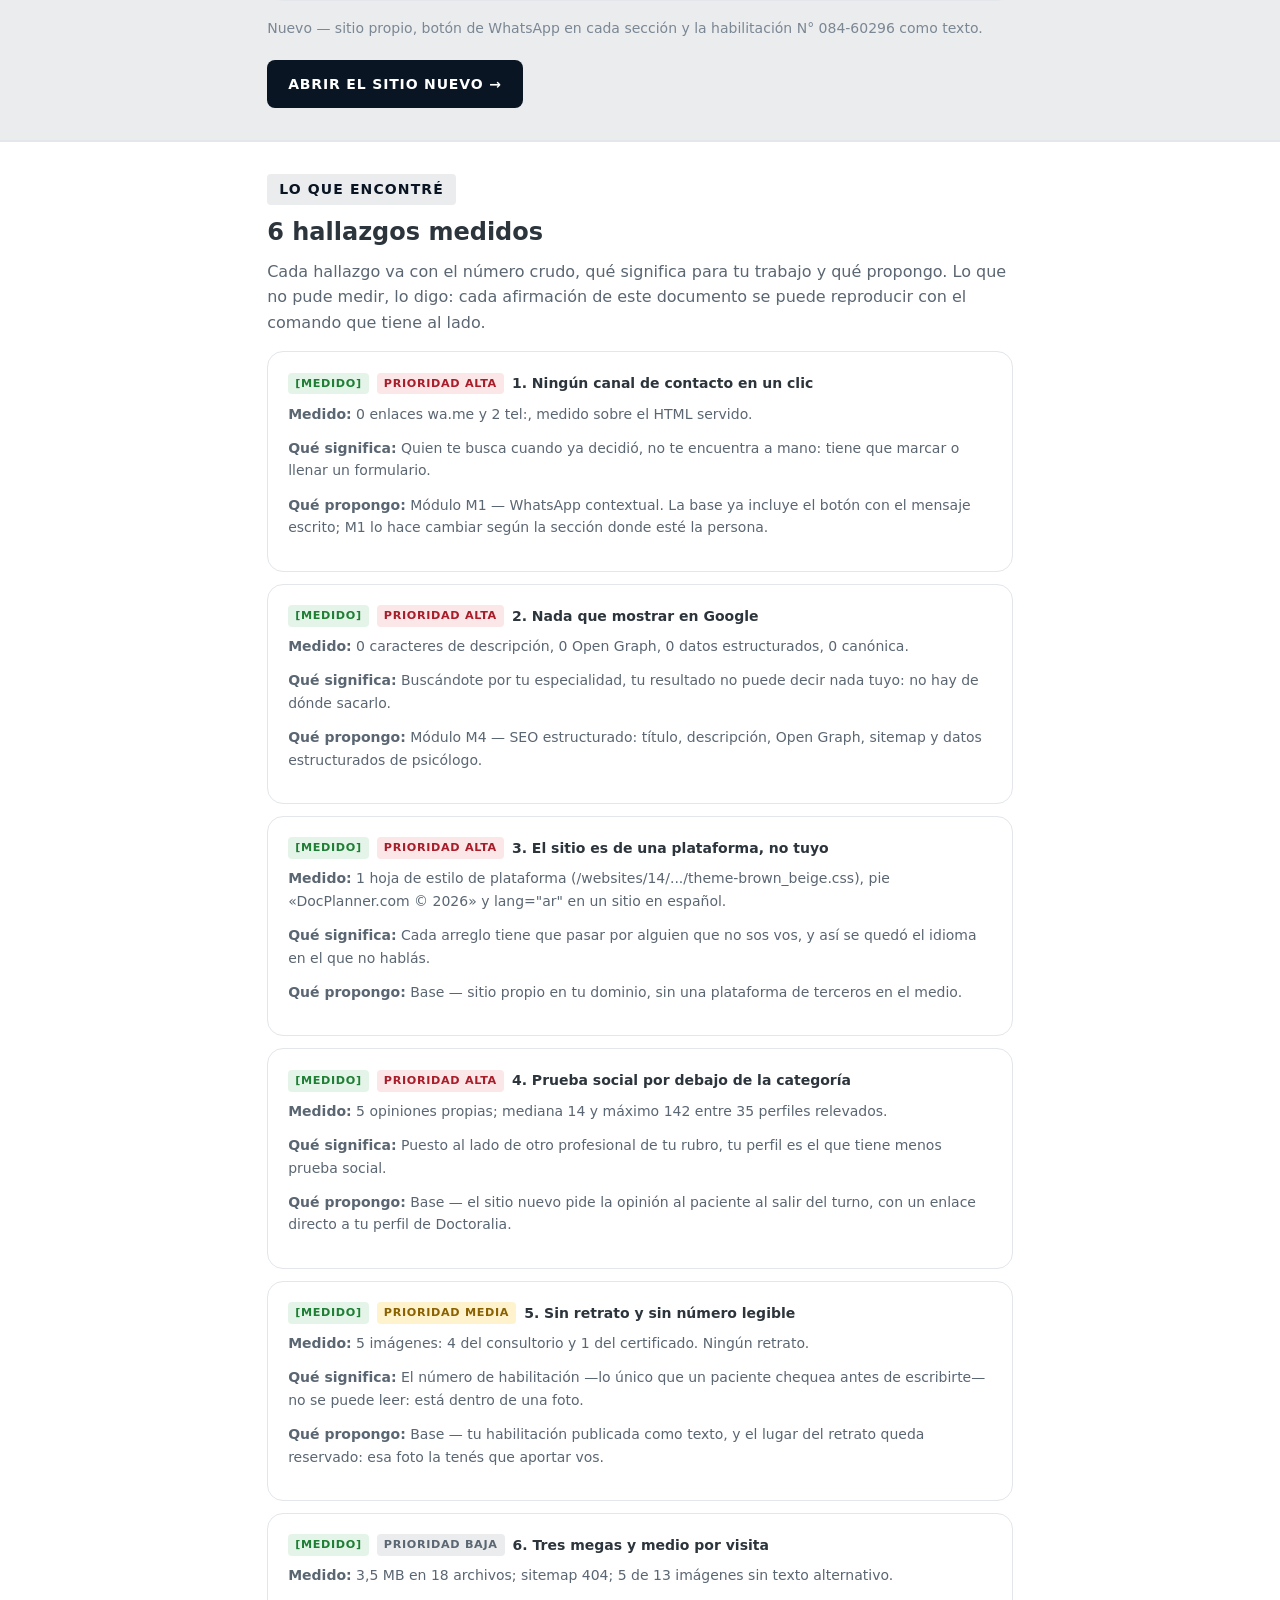
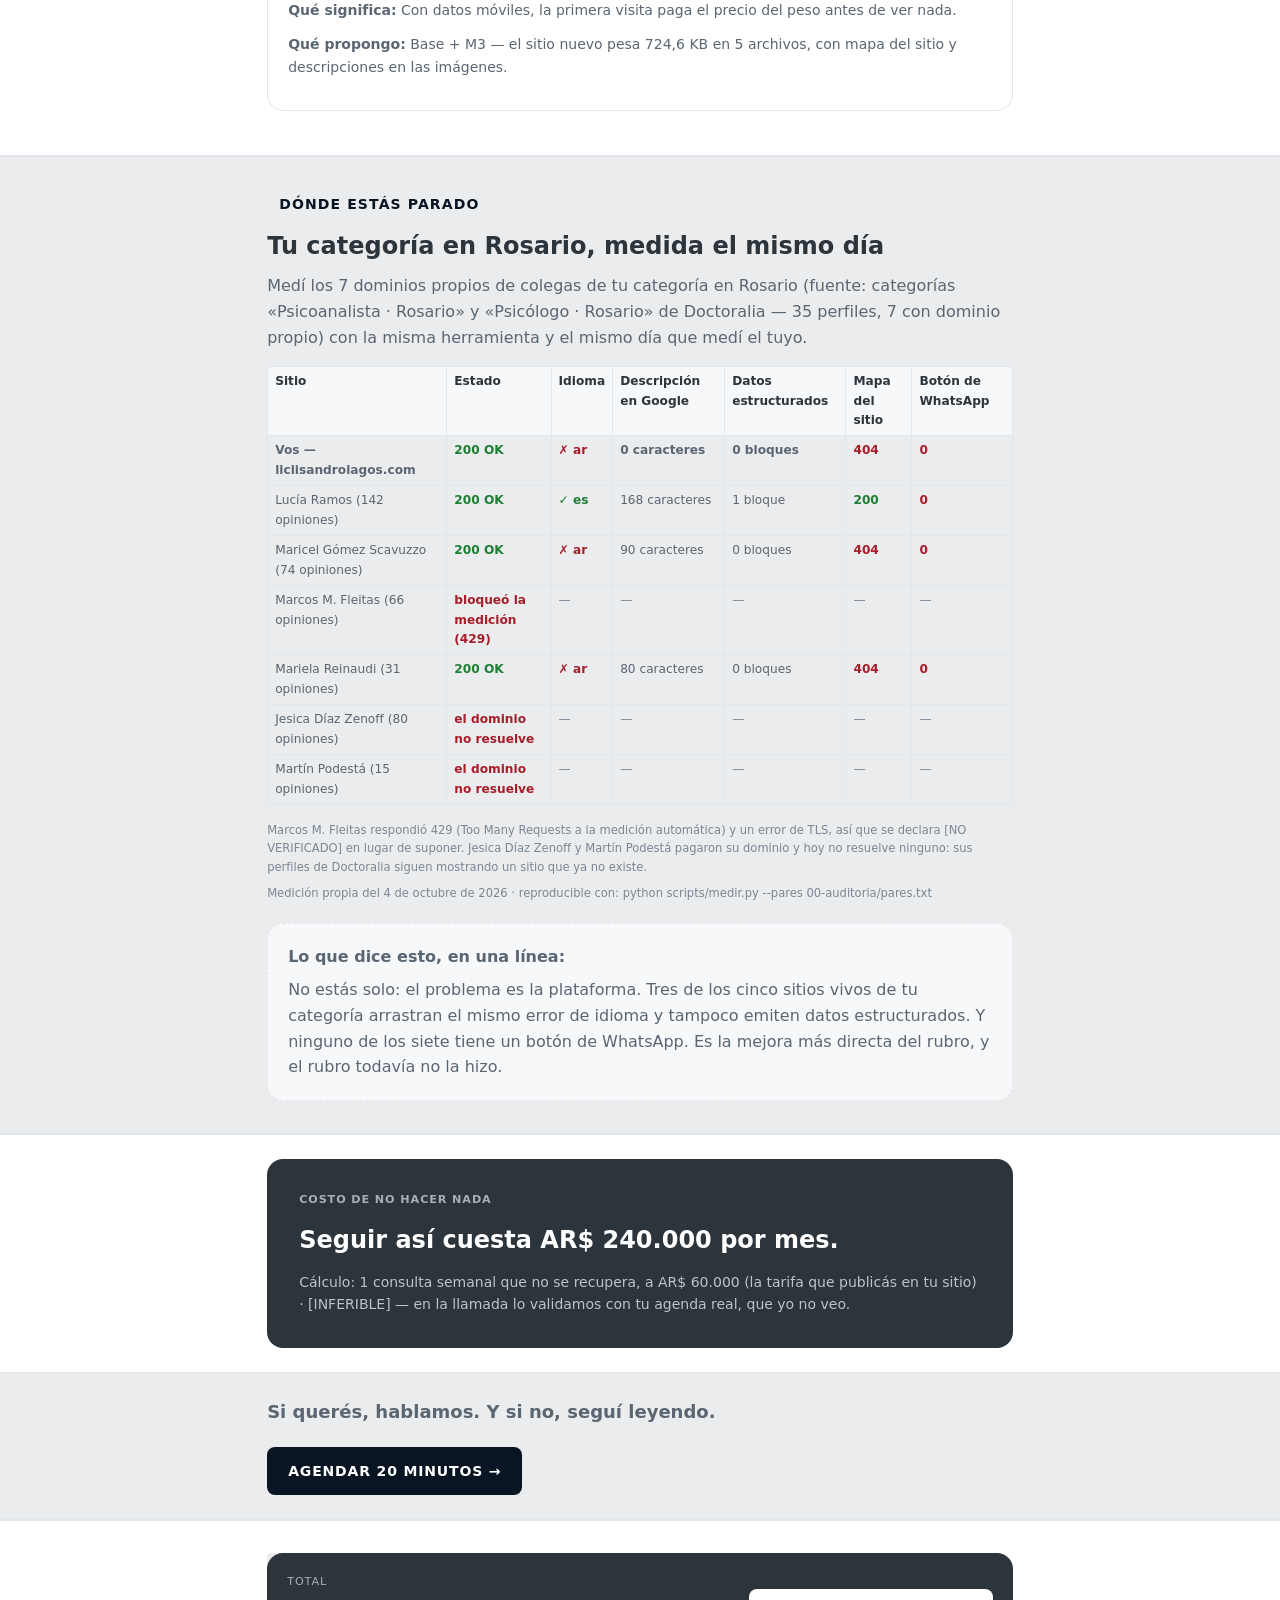
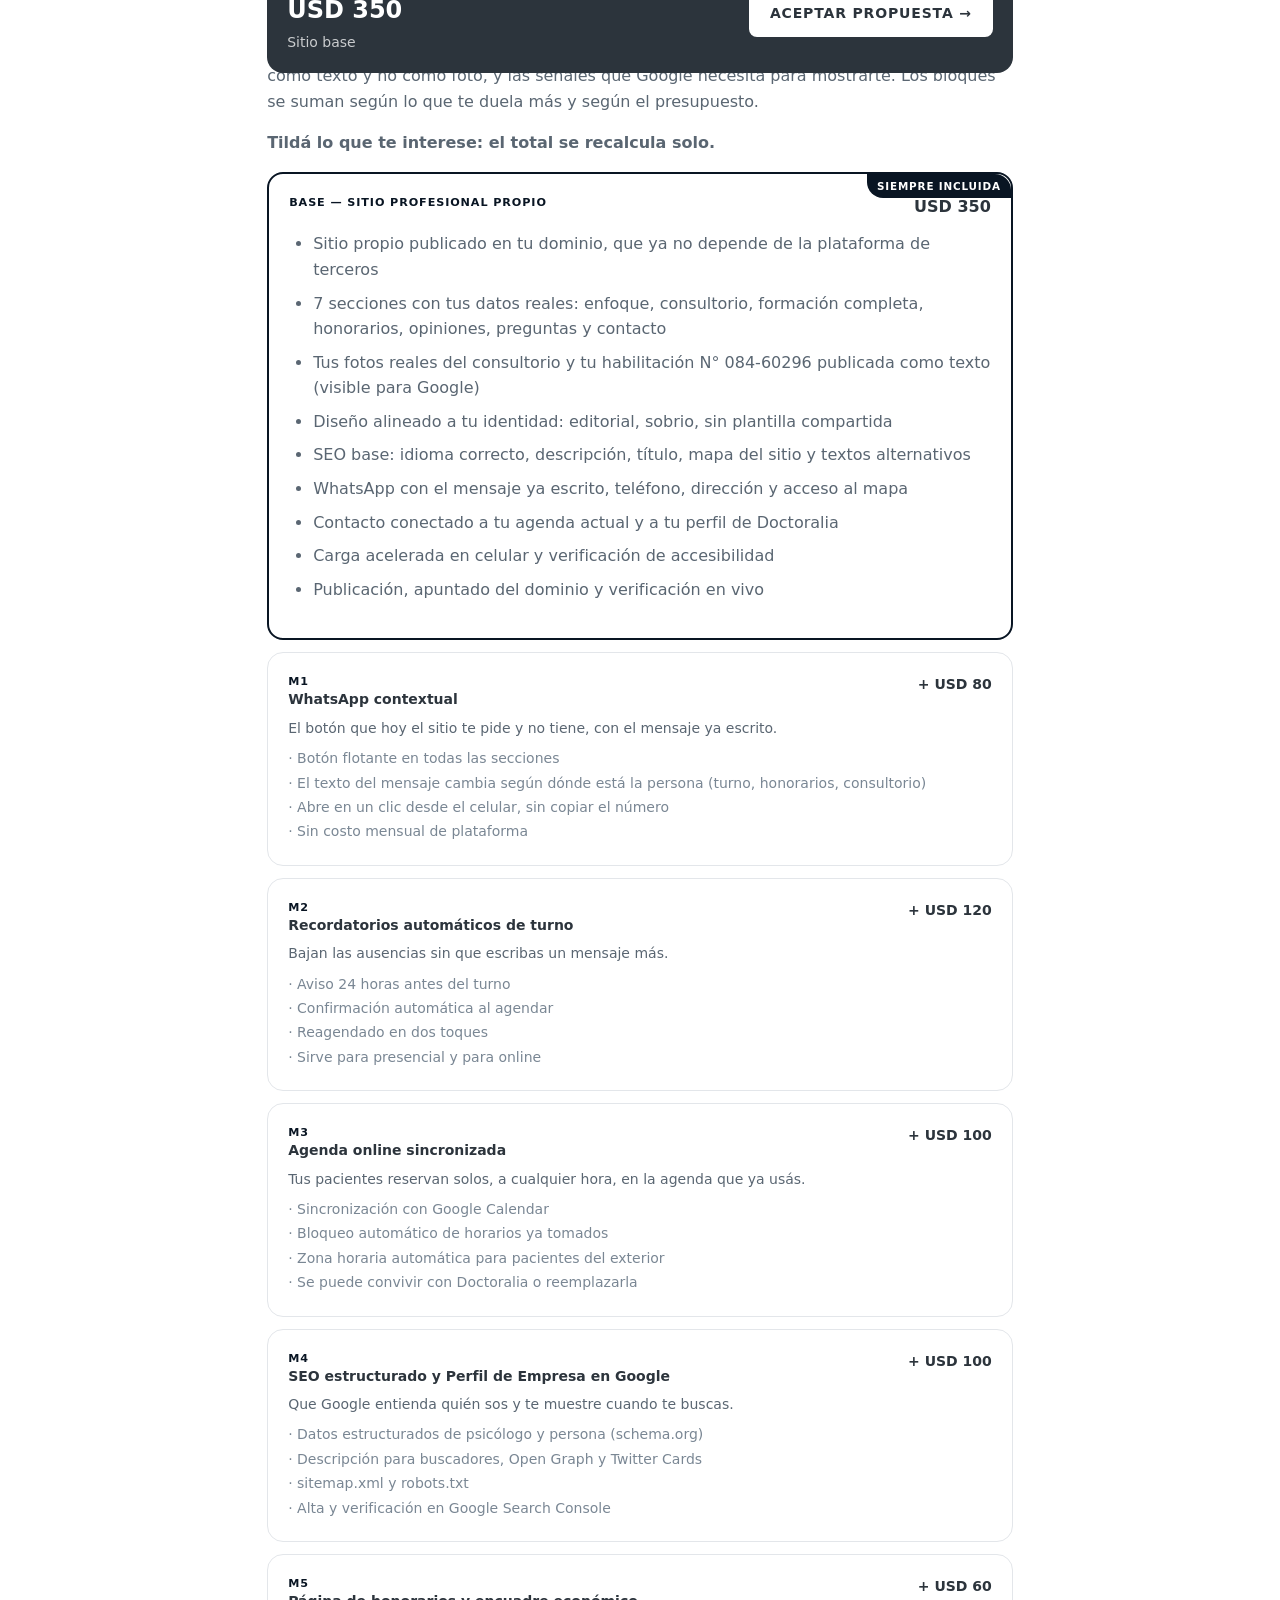
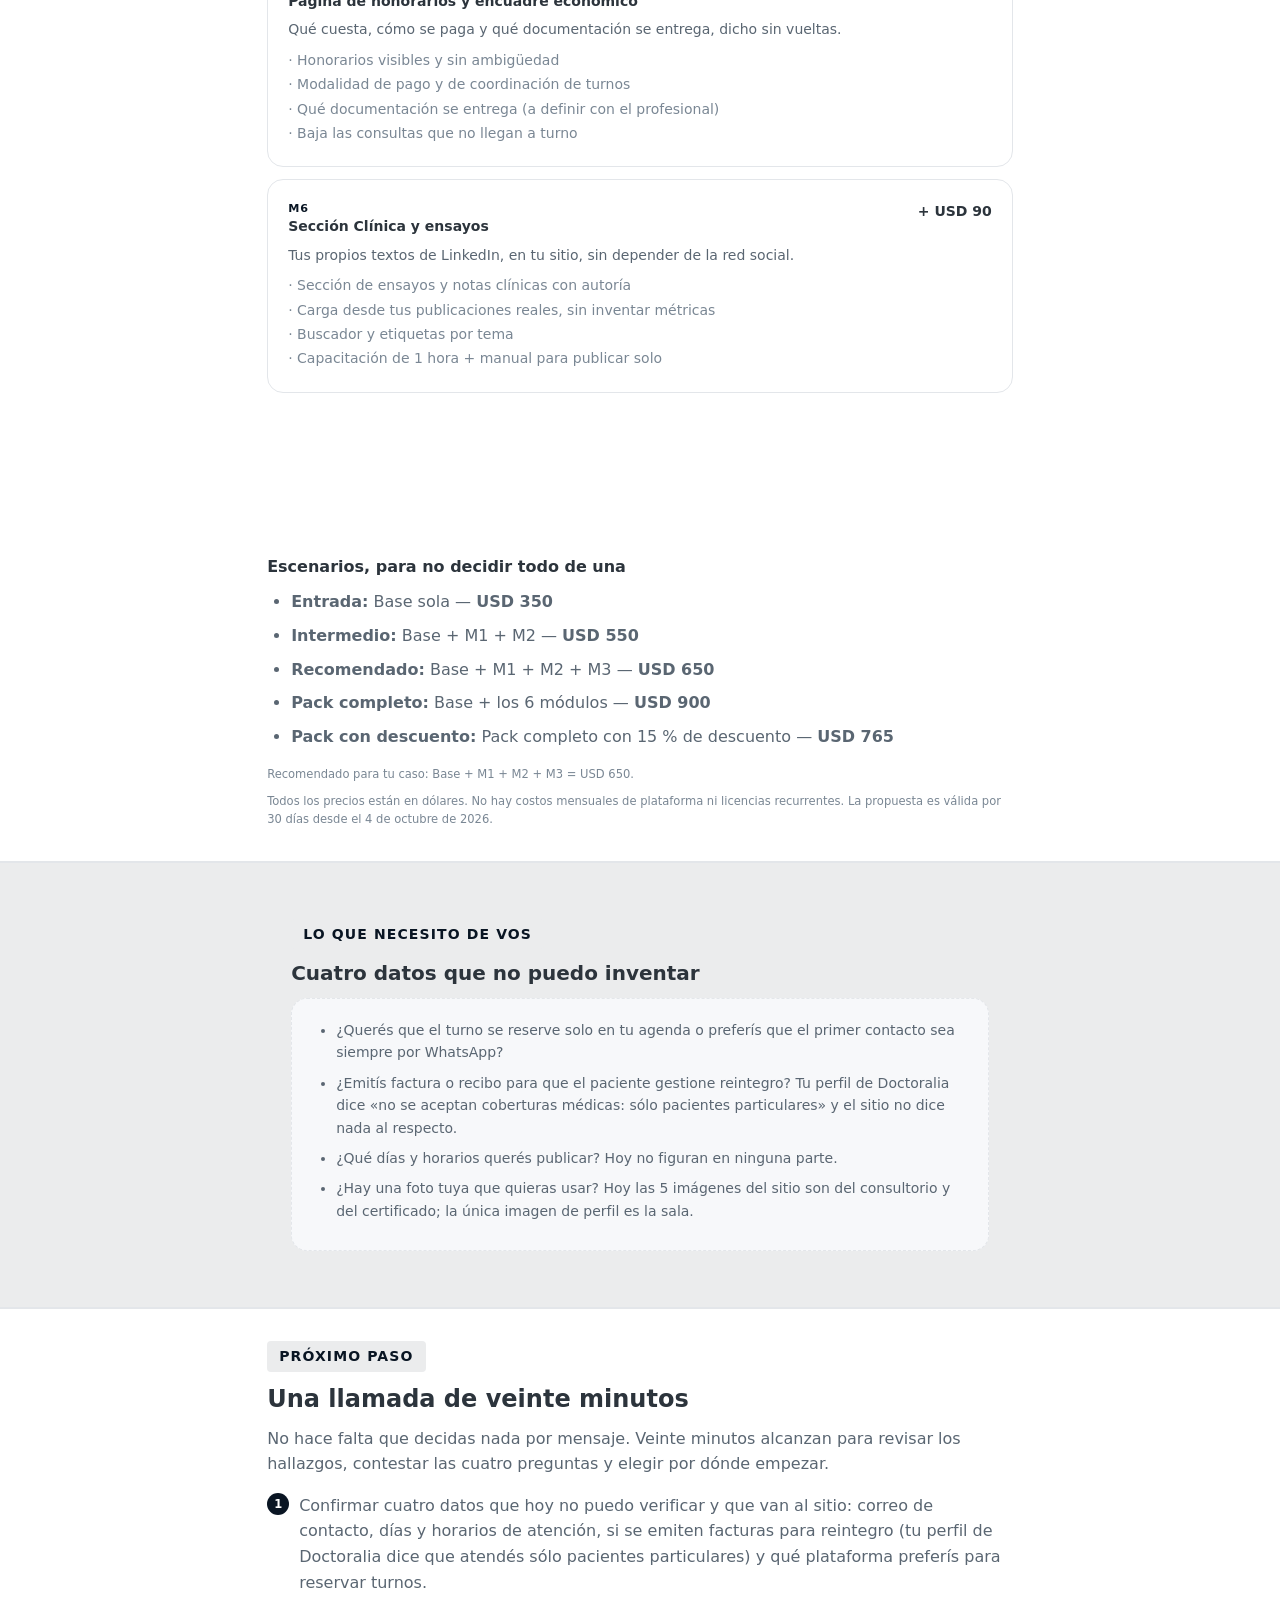
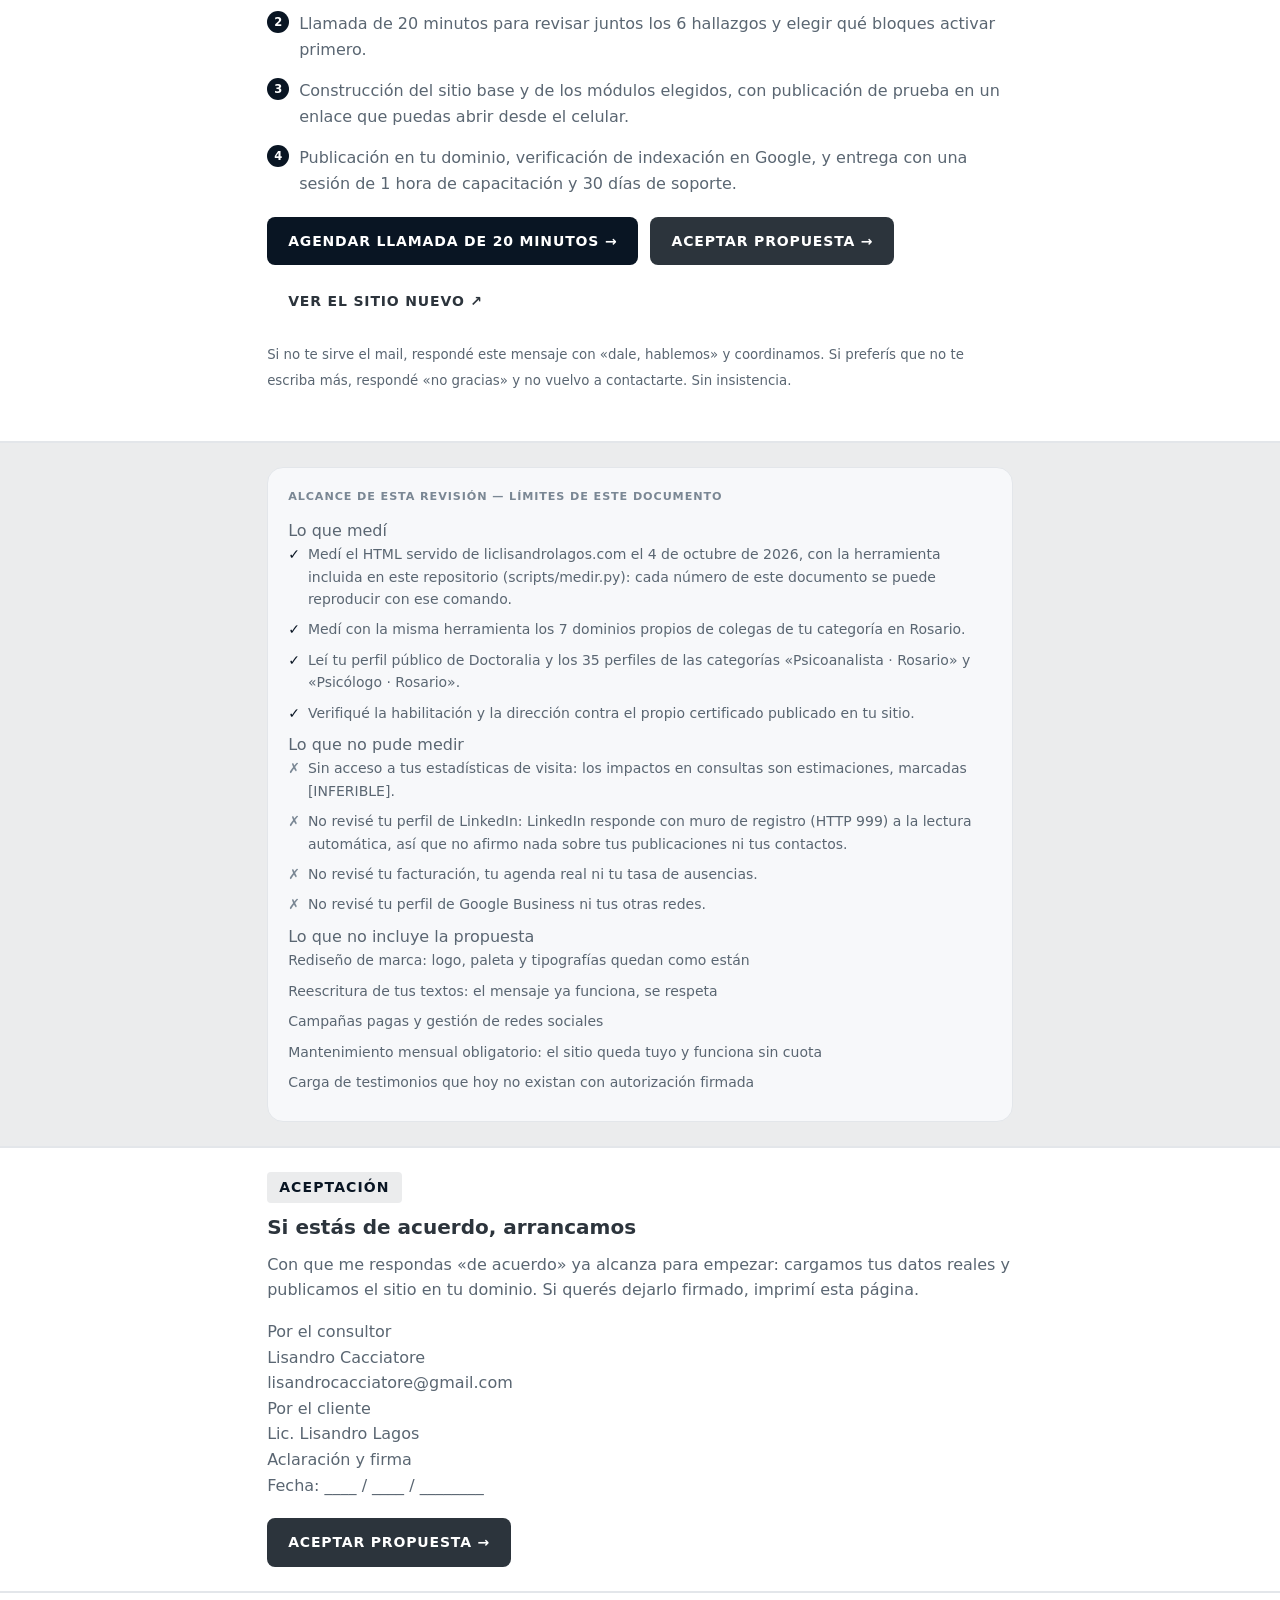
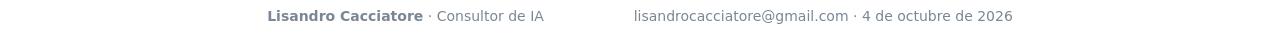
==== commit 1389c77a: "Gate editorial completo: Medido con numero, prosa por seccion, H3/H2 y tabla en mobile medidos de ve" ====
--- a/01-propuesta/propuesta.html
+++ b/01-propuesta/propuesta.html
@@ -551,7 +551,7 @@
         <span class="tag tag-prio-alta">Prioridad alta</span>
         <span class="finding-title">3. El sitio es de una plataforma, no tuyo</span>
       </div>
-      <p><strong>Medido:</strong> CSS /websites/14/…theme-brown_beige.css, pie «DocPlanner.com © 2026», lang="ar".</p>
+      <p><strong>Medido:</strong> 1 hoja de estilo de plataforma (/websites/14/.../theme-brown_beige.css), pie «DocPlanner.com © 2026» y lang="ar" en un sitio en español.</p>
       <p><strong>Qué significa:</strong> Cada arreglo tiene que pasar por alguien que no sos vos, y así se quedó el idioma en el que no hablás.</p>
       <p><strong>Qué propongo:</strong> Base — sitio propio en tu dominio, sin una plataforma de terceros en el medio.</p>
     </div>
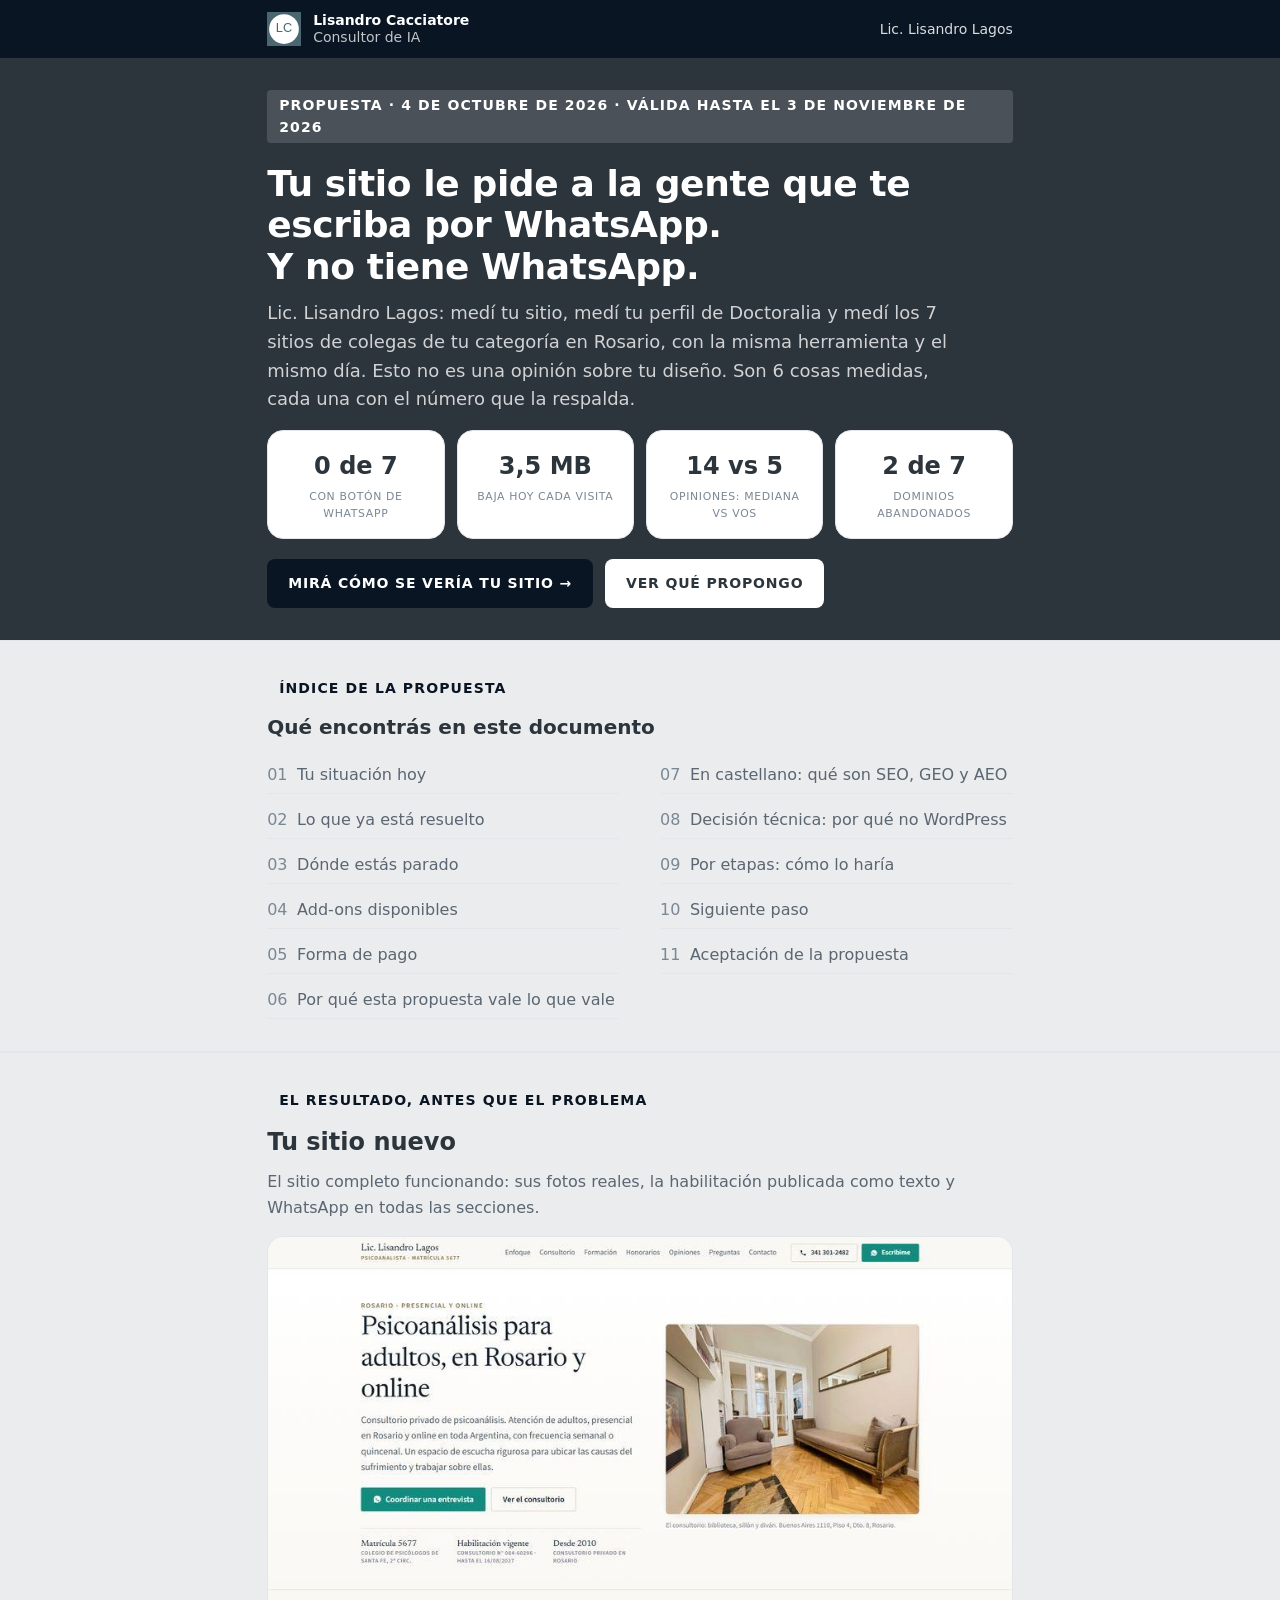
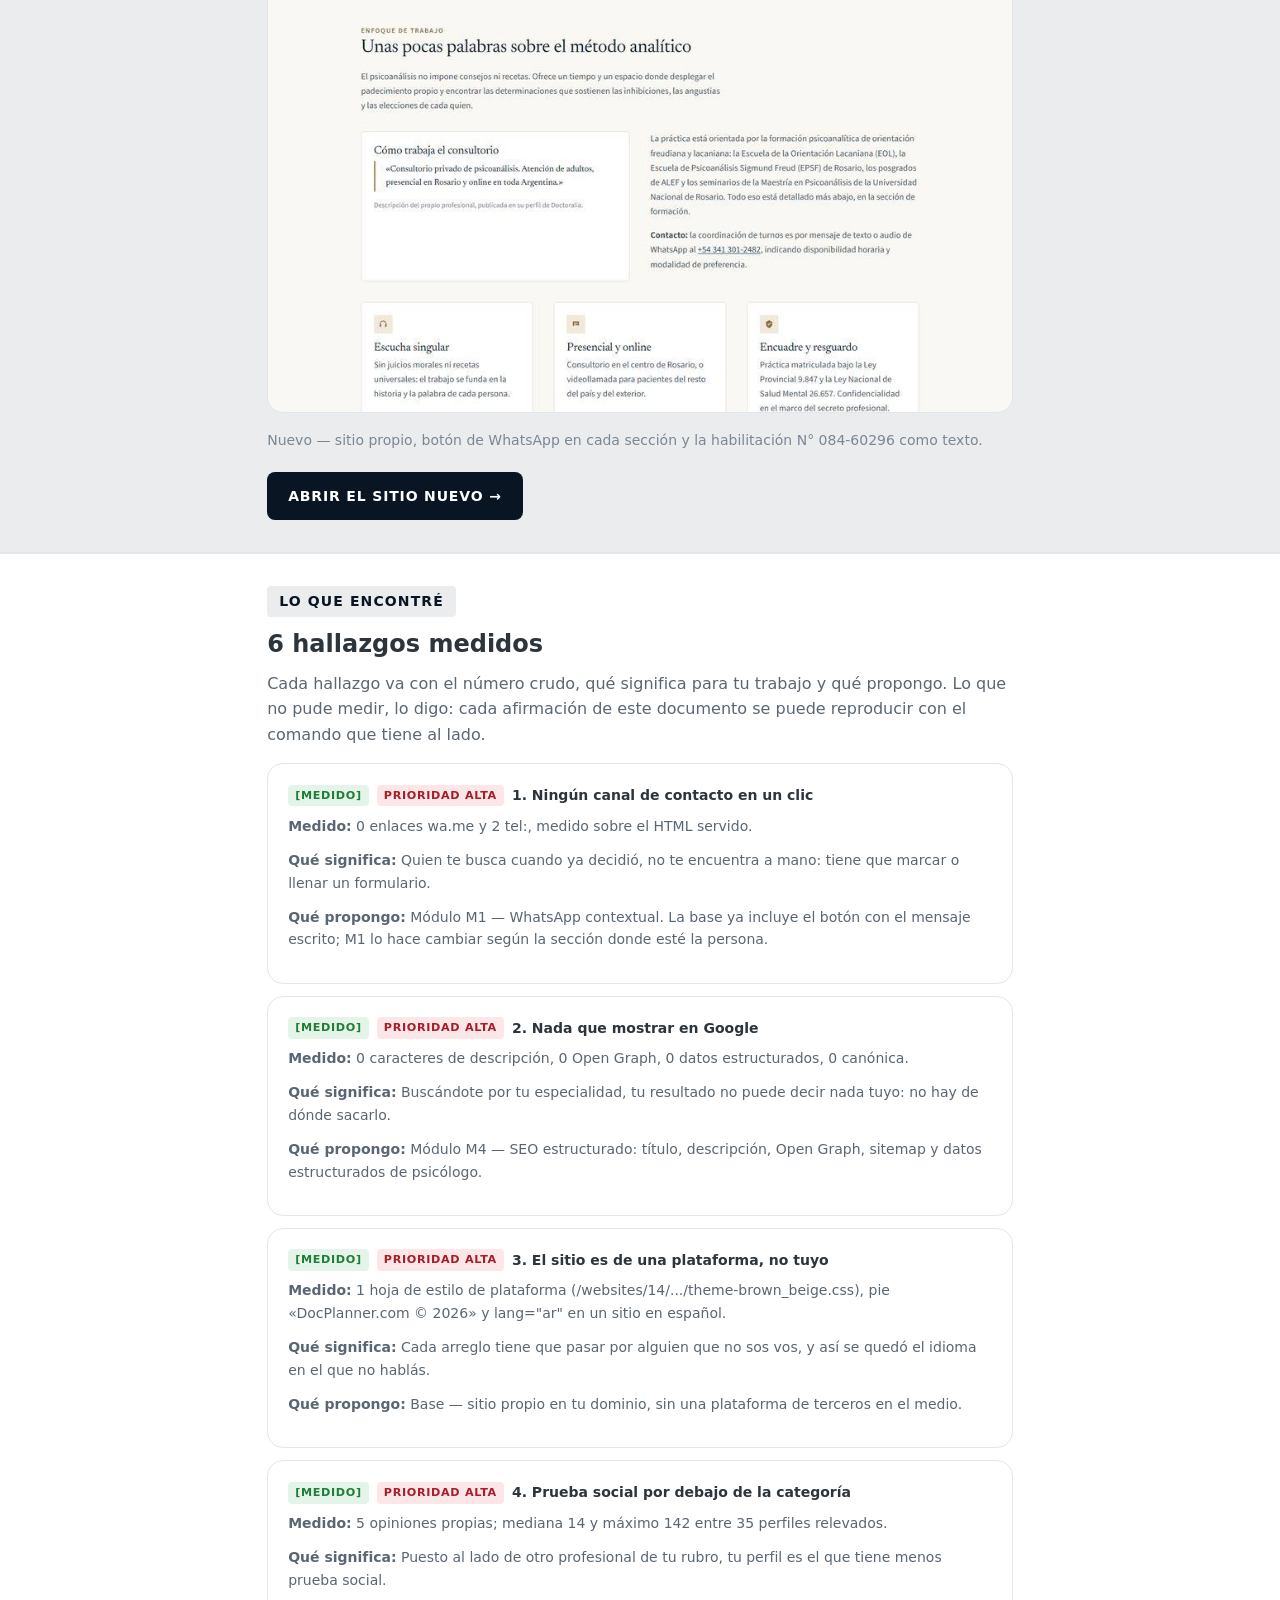
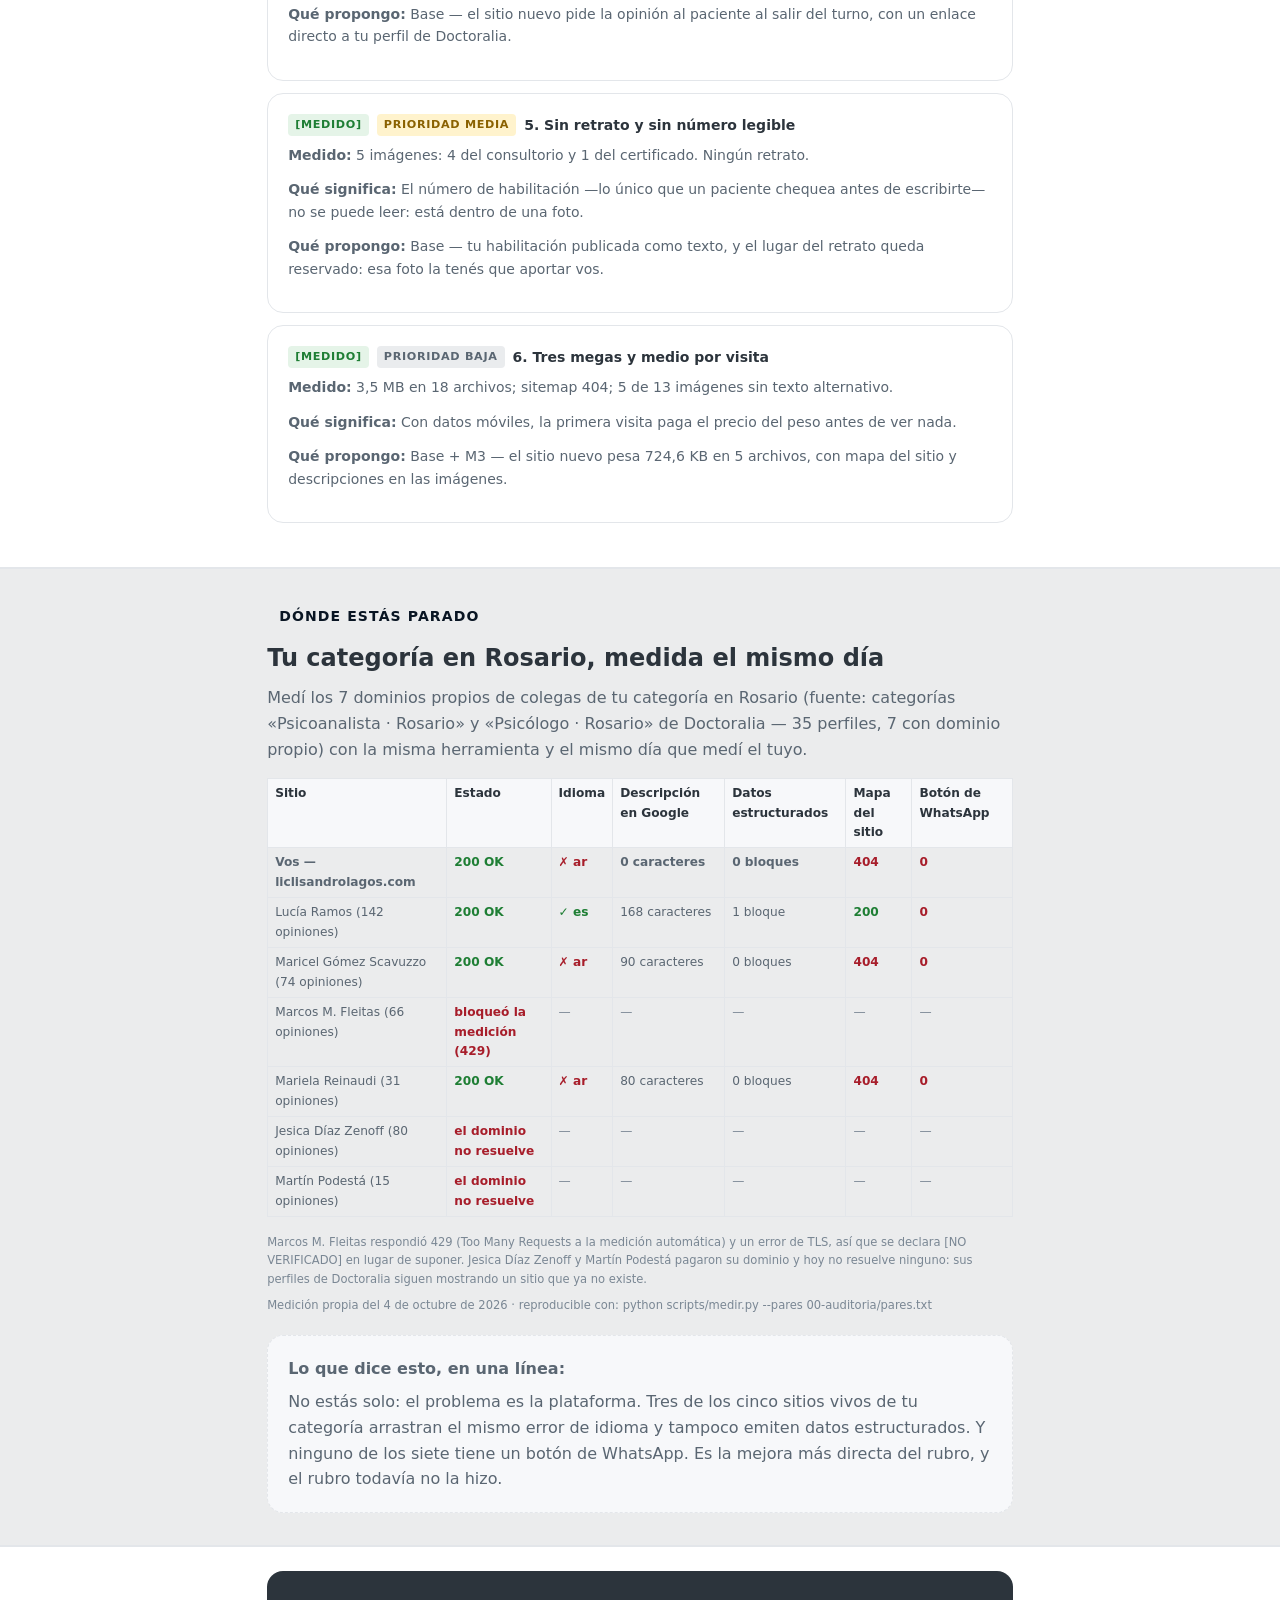
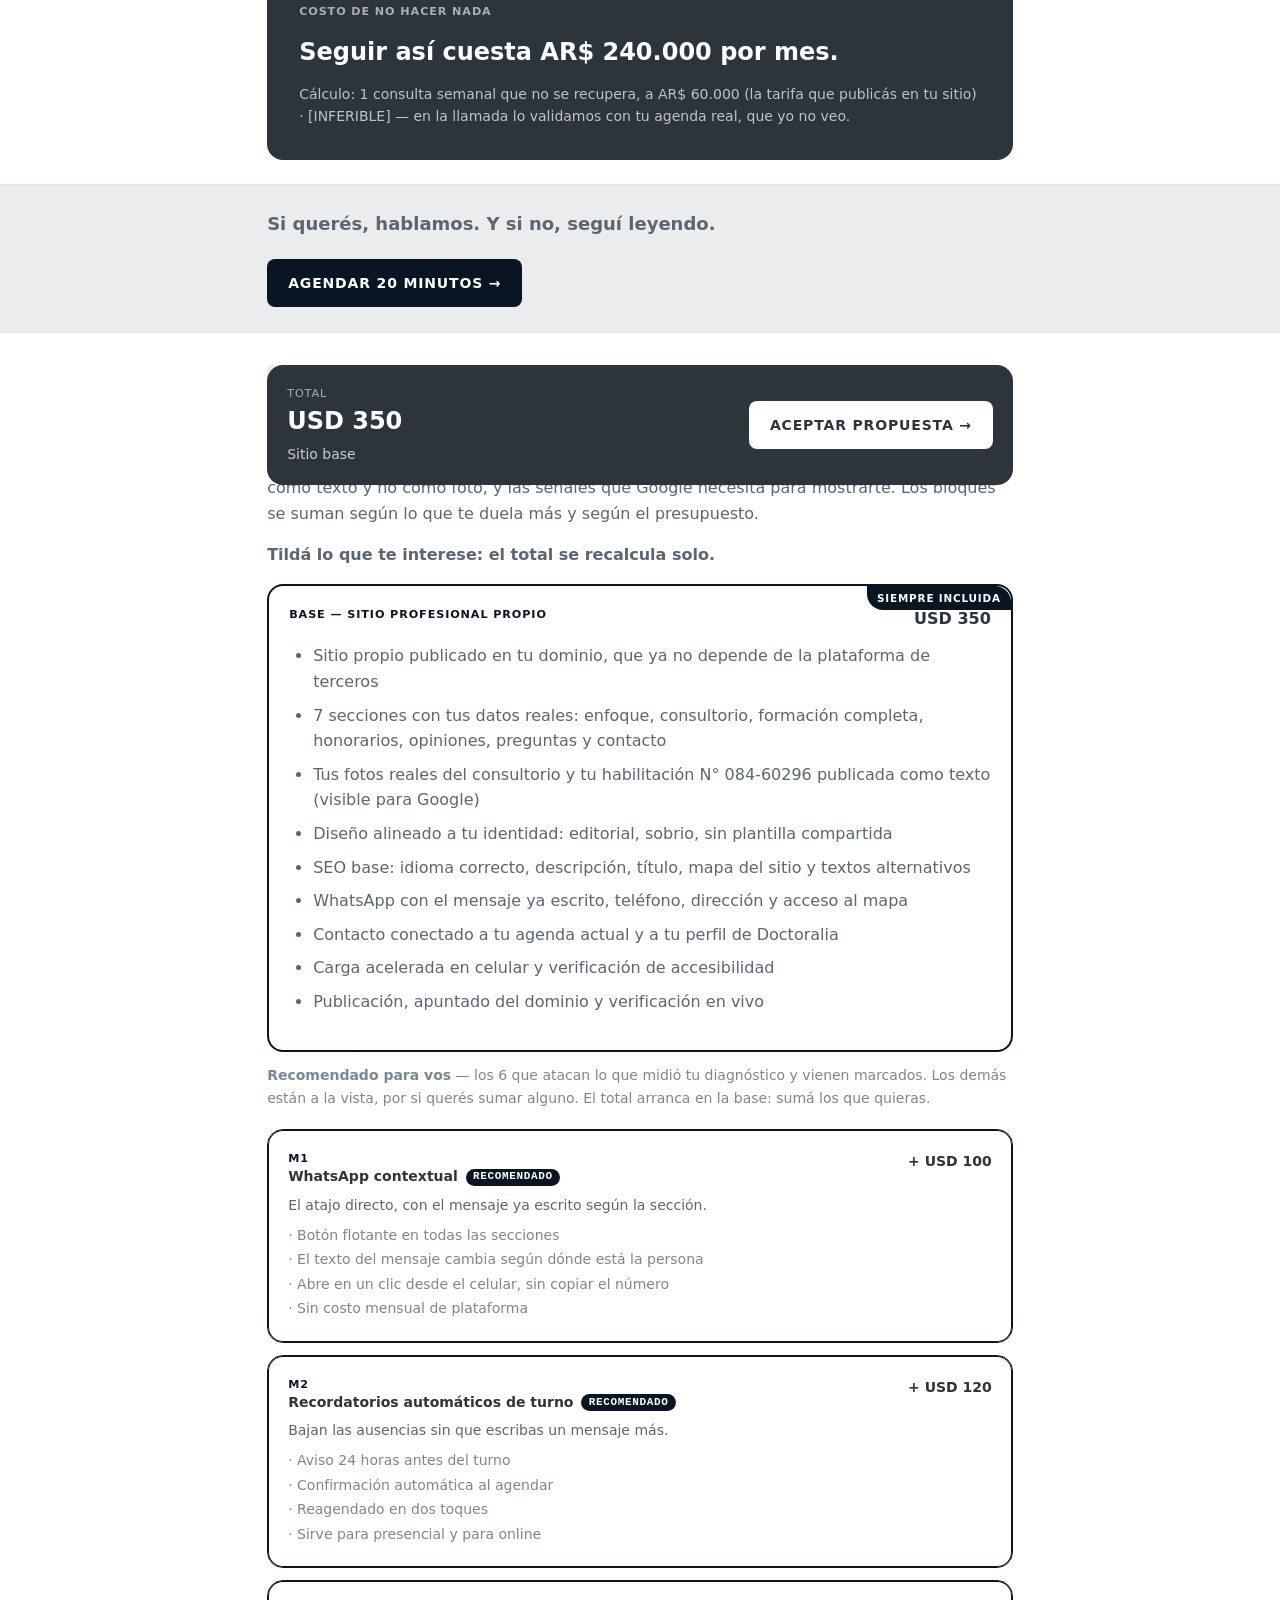
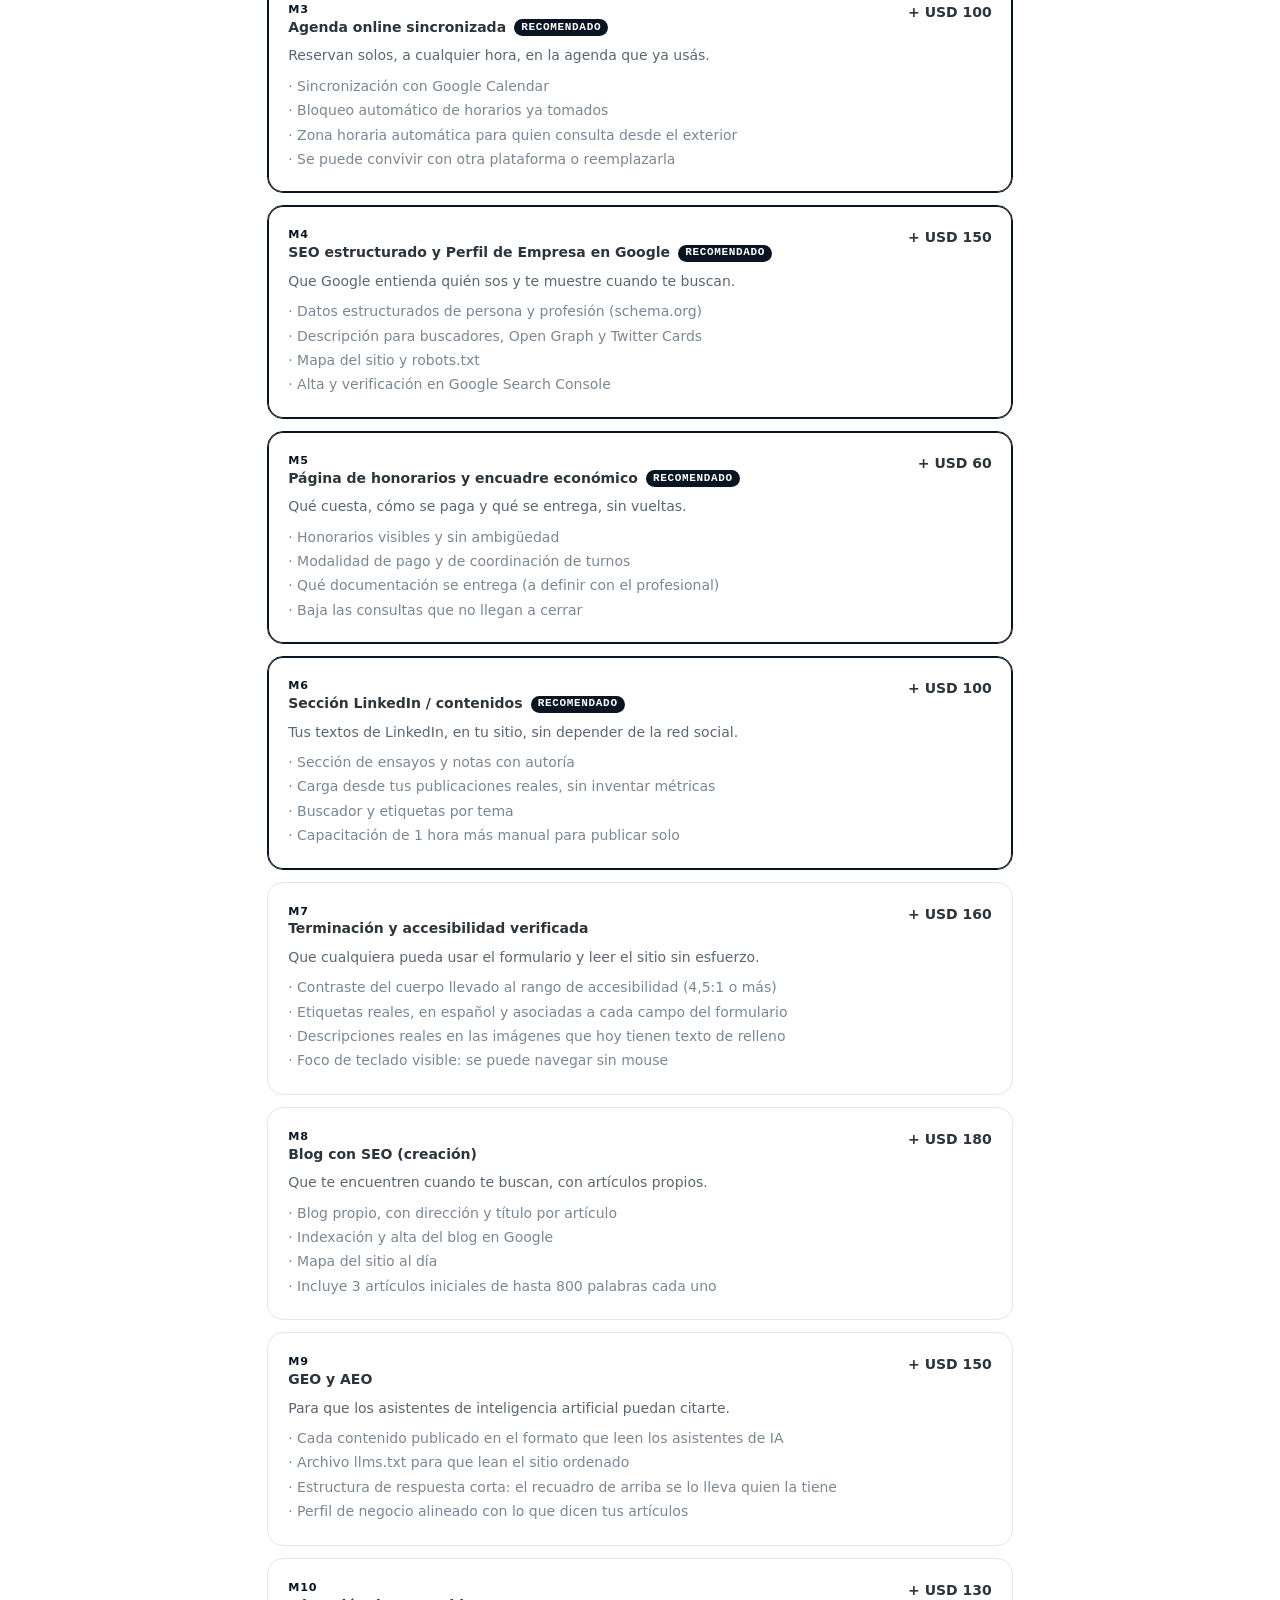
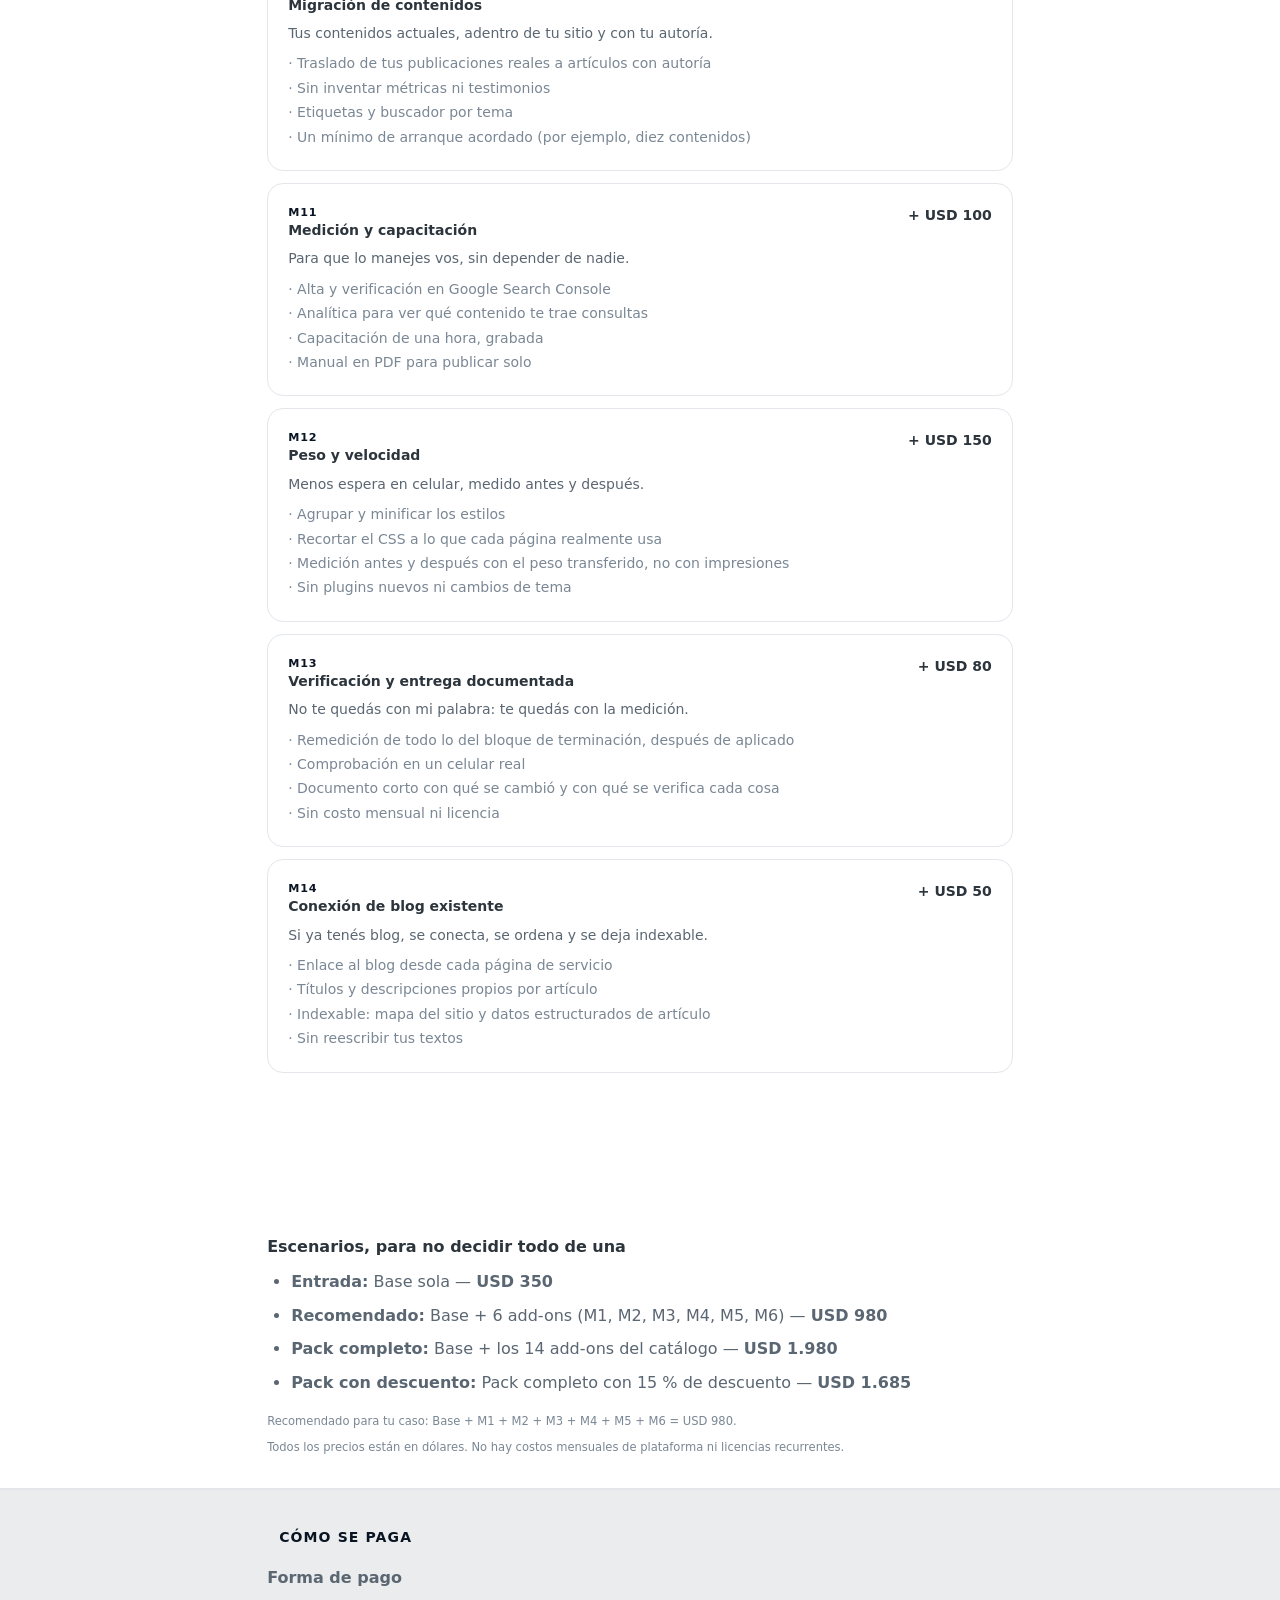
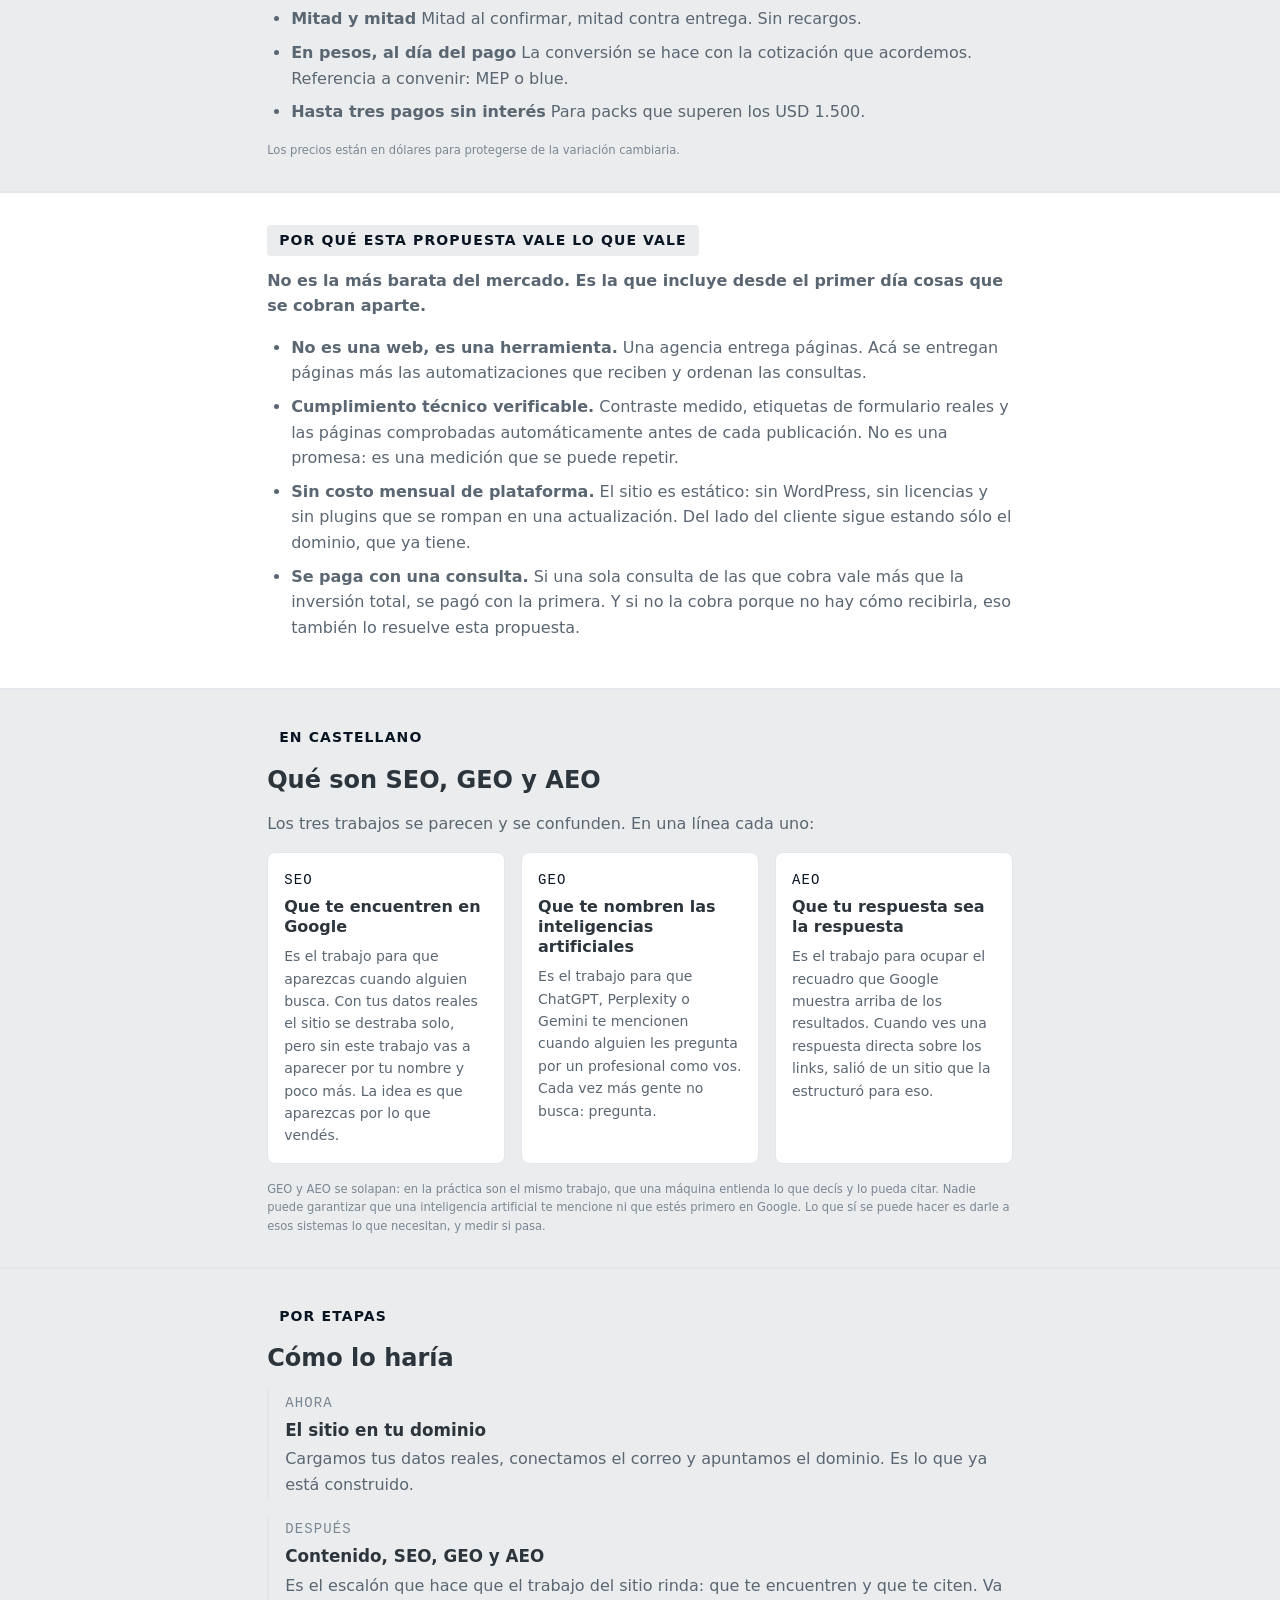
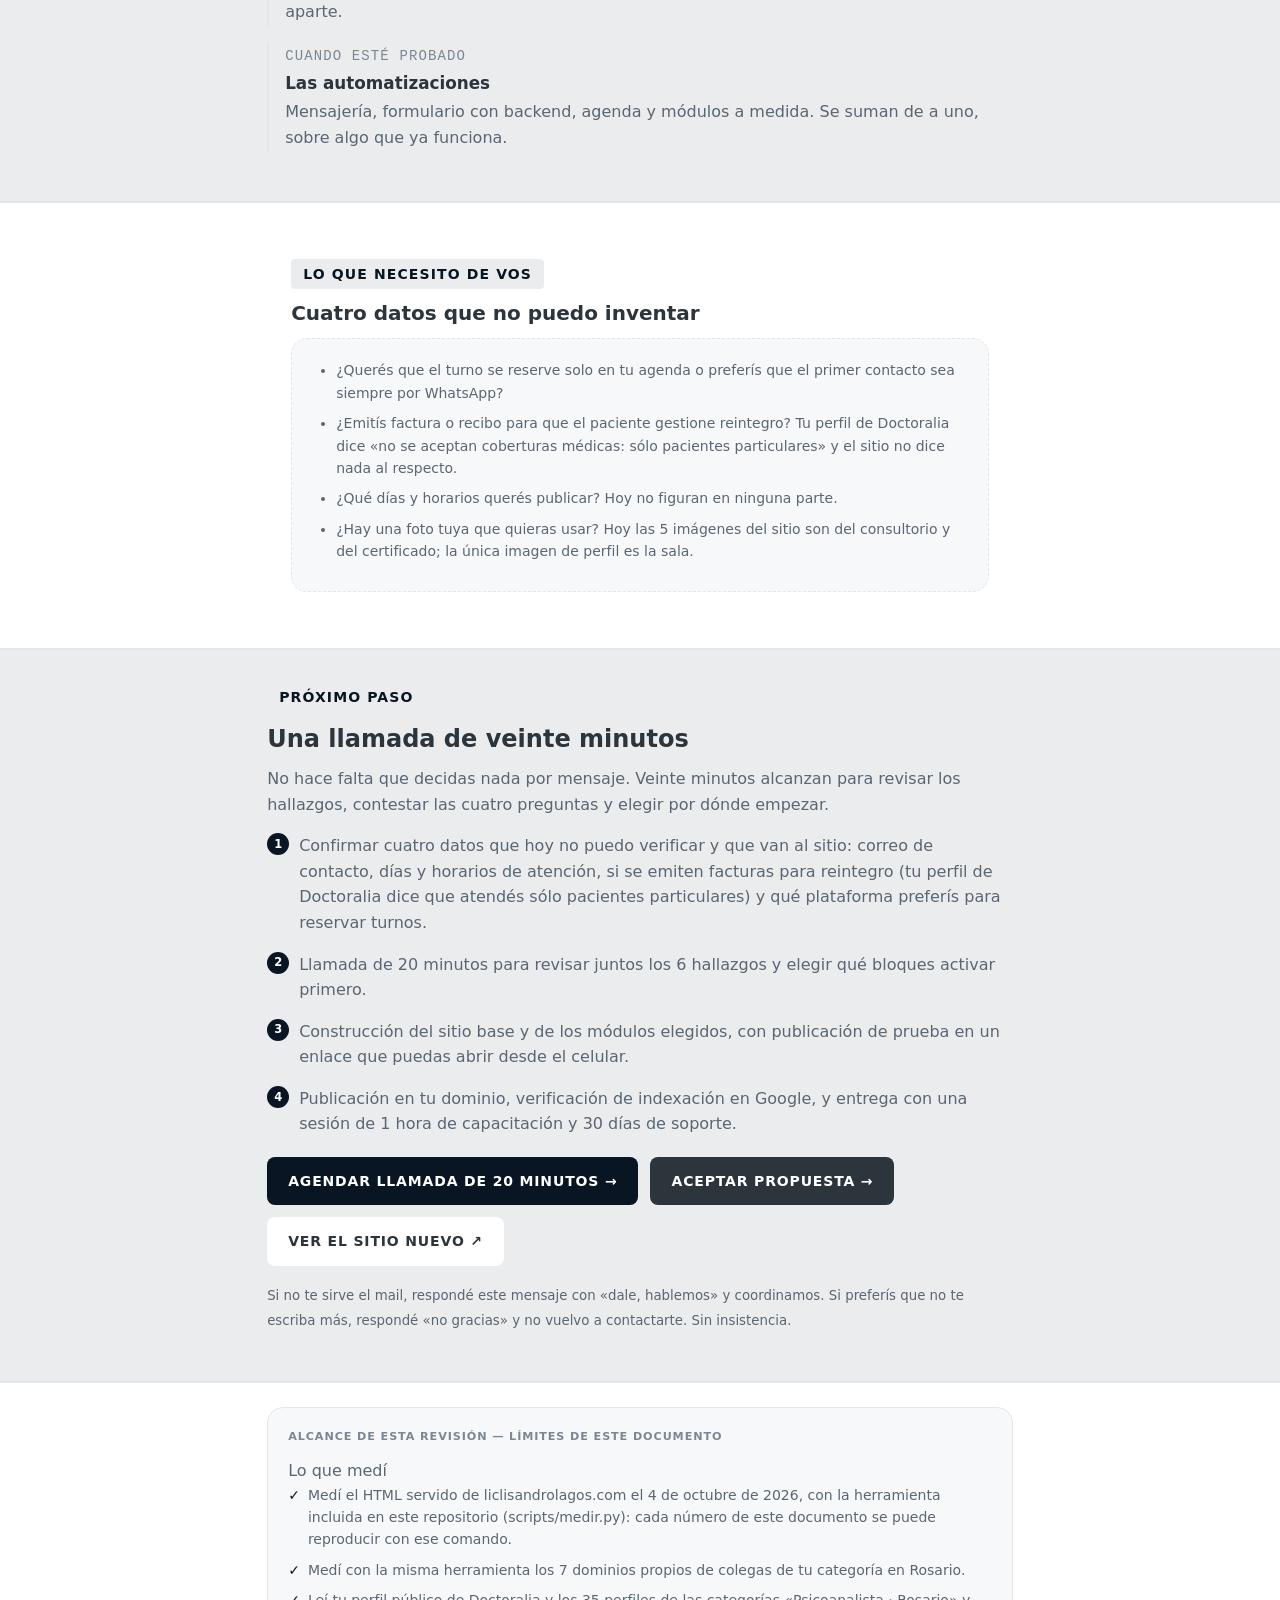
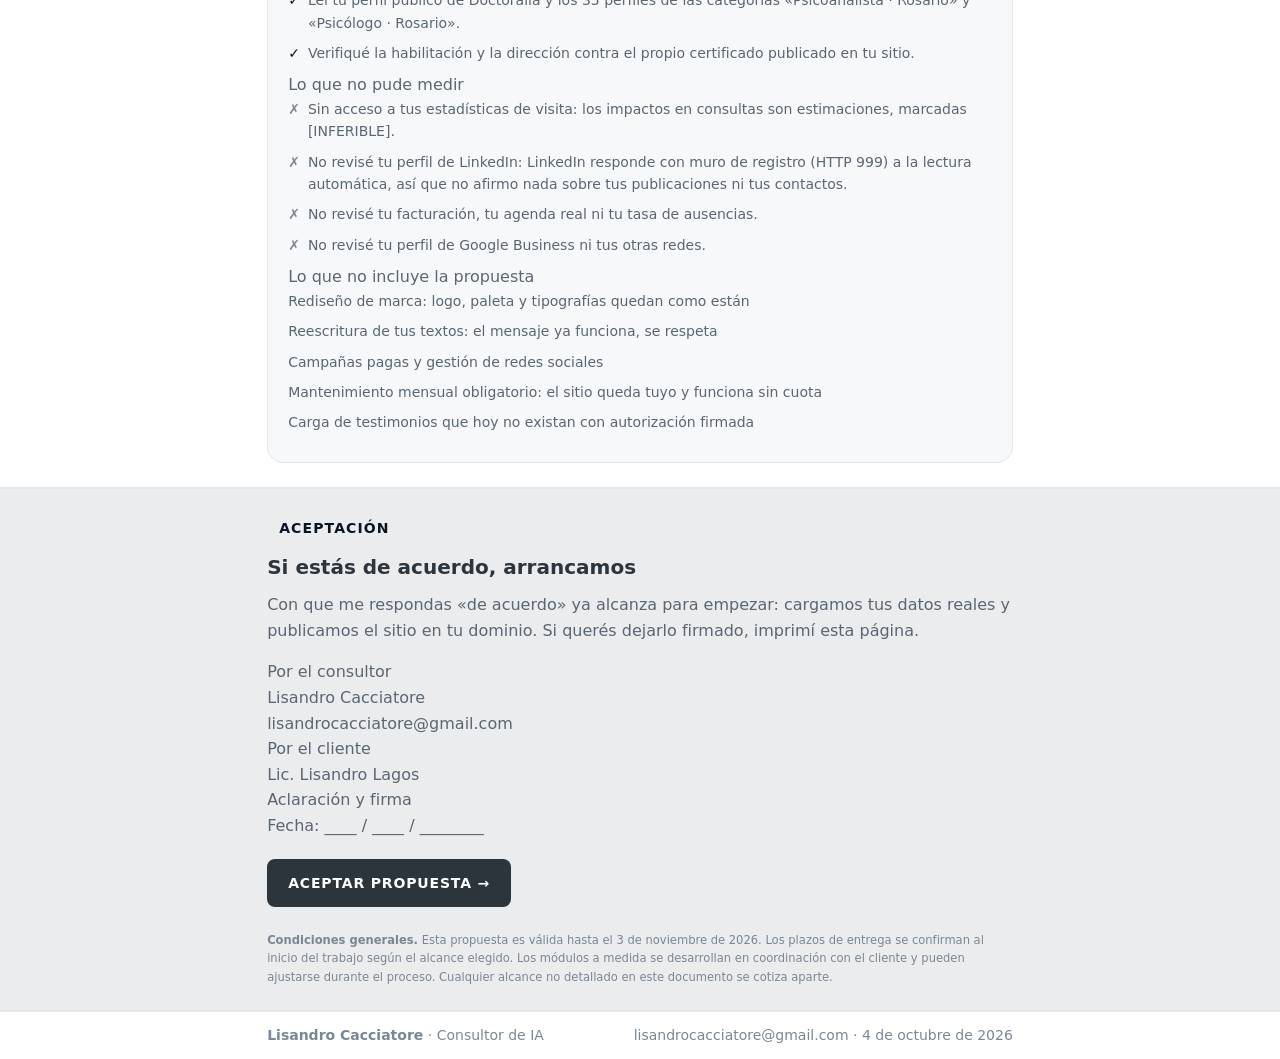
==== commit a94d05b3: "verificar-precios: gate de coherencia de precios contra la fuente unica Faltaba el control que ata e" ====
--- a/01-propuesta/propuesta.html
+++ b/01-propuesta/propuesta.html
@@ -457,6 +457,44 @@
 /* §9.4: toda captura lleva epígrafe — izquierda «Hoy — …», derecha «Nuevo — …». */
 .shot-cap { font-size:var(--fs-sm); color:var(--ink-muted); margin:.5rem 0 0; }
 
+/* ---------- Índice de la propuesta ---------- */
+.toc-prop { list-style:none; counter-reset:toc; margin:0; padding:0;
+  columns:2; column-gap:2.5rem; }
+.toc-prop li { counter-increment:toc; break-inside:avoid; margin:0 0 .45rem; }
+.toc-prop a { display:flex; gap:.6rem; text-decoration:none; color:var(--ink-default);
+  border-bottom:1px solid var(--line-default); padding:.35rem 0; }
+.toc-prop a::before { content:counter(toc,decimal-leading-zero); color:var(--ink-muted);
+  font-variant-numeric:tabular-nums; flex:0 0 auto; }
+.toc-prop a:hover { border-bottom-color:var(--brand-default); }
+@media (max-width:700px){ .toc-prop { columns:1; } }
+
+/* ---------- Glosario SEO / GEO / AEO ---------- */
+.grid-3 { display:grid; grid-template-columns:repeat(3,1fr); gap:1rem; margin:1rem 0; }
+@media (max-width:900px){ .grid-3 { grid-template-columns:1fr; } }
+.glos-card { border:1px solid var(--line-default); border-radius:var(--radius-md);
+  padding:1rem; background:var(--surface-default); }
+.glos-sigla { font-family:var(--font-mono,monospace); font-size:var(--fs-sm);
+  letter-spacing:.08em; text-transform:uppercase; color:var(--brand-default); }
+.glos-card h3 { font-size:1rem; margin:.35rem 0 .5rem; }
+.glos-card p { font-size:var(--fs-sm); margin:0; }
+
+/* ---------- Por etapas ---------- */
+.etapa { border-left:2px solid var(--line-default); padding:.15rem 0 .15rem 1rem;
+  margin-bottom:1rem; }
+.etapa-cuando { font-family:var(--font-mono,monospace); font-size:var(--fs-sm);
+  letter-spacing:.08em; text-transform:uppercase; color:var(--ink-muted); }
+.etapa h3 { font-size:1.05rem; margin:.35rem 0 .35rem; }
+.etapa p { margin:0; }
+
+/* ---------- Add-on recomendado ---------- */
+.module-card.rec { border-color:var(--brand-default);
+  box-shadow:0 0 0 1px var(--brand-default) inset; }
+.module-flag { display:inline-block; margin-left:.5rem; padding:.1rem .45rem;
+  border-radius:999px; font-family:var(--font-mono,monospace); font-size:11px;
+  letter-spacing:.06em; text-transform:uppercase; background:var(--brand-default);
+  color:#fff; vertical-align:middle; }
+.rec-legend { font-size:var(--fs-sm); color:var(--ink-muted); margin:.5rem 0 1.25rem; }
+
 /* ---------- La tabla de colegas pasa a bullets en mobile (§6.2) ---------- */
 @media (max-width:700px){
   .compare-table thead { display:none; }
@@ -500,6 +538,17 @@
   </div>
 </section>
 
+<!-- ══════════════ ÍNDICE ══════════════
+     Se arma desde templates/secciones.json (índice): agregar una sección es una
+     línea de datos, no un cambio de plantilla. -->
+<section class="band band--soft" id="indice">
+  <div class="wrap">
+    <span class="eyebrow">Índice de la propuesta</span>
+    <h2 style="font-size:1.25rem;margin:.75rem 0 1rem">Qué encontrás en este documento</h2>
+    <ol class="toc-prop"><li><a href="#evidencia">Tu situación hoy</a></li><li><a href="#sitio-nuevo">Lo que ya está resuelto</a></li><li><a href="#comparativo">Dónde estás parado</a></li><li><a href="#propuesta">Add-ons disponibles</a></li><li><a href="#pago">Forma de pago</a></li><li><a href="#valor">Por qué esta propuesta vale lo que vale</a></li><li><a href="#glosario">En castellano: qué son SEO, GEO y AEO</a></li><li><a href="#wordpress">Decisión técnica: por qué no WordPress</a></li><li><a href="#etapas">Por etapas: cómo lo haría</a></li><li><a href="#cierre">Siguiente paso</a></li><li><a href="#aceptacion">Aceptación de la propuesta</a></li></ol>
+  </div>
+</section>
+
 <!-- ══════════════ 4 · TU SITIO NUEVO (el resultado, primero) ══════════════ -->
 <section class="band band--soft" id="sitio-nuevo">
   <div class="wrap">
@@ -589,7 +638,7 @@
 </section>
 
 <!-- ══════════════ 6-7 · CONTRA COLEGAS ══════════════ -->
-<section class="band band--soft">
+<section class="band band--soft" id="comparativo">
   <div class="wrap">
     <span class="eyebrow">Dónde estás parado</span>
     <h2 style="font-size:1.5rem;margin-top:.75rem">Tu categoría en Rosario, medida el mismo día</h2>
@@ -628,7 +677,9 @@
   </div>
 </section>
 
-<!-- ══════════════ 9-11 · BASE, MÓDULOS, ESCENARIOS Y PRECIOS (USD) ══════════════ -->
+<!-- ══════════════ 9-11 · BASE, ADD-ONS, ESCENARIOS Y PRECIOS (USD) ══════════════
+     Catálogo único: el cliente ve los 14 add-ons y el suyo viene marcado.
+     El precio de cada uno vive en templates/catalogo.json, no en la config del cliente. -->
 <section class="band" id="propuesta">
   <div class="wrap">
     <span class="eyebrow">Qué propongo</span>
@@ -647,6 +698,10 @@
       </ul>
     </div>
 
+    <p class="rec-legend"><strong>Recomendado para vos</strong> — los 6 que
+       atacan lo que midió tu diagnóstico y vienen marcados. Los demás están a la vista, por si
+       querés sumar alguno. El total arranca en la base: sumá los que quieras.</p>
+
     <div id="modules"></div>
 
     <div class="total-bar">
@@ -659,15 +714,59 @@
     </div>
 
     <h3 style="margin-top:2rem">Escenarios, para no decidir todo de una</h3>
-    <ul><li><strong>Entrada:</strong> Base sola — <strong>USD 350</strong></li><li><strong>Intermedio:</strong> Base + M1 + M2 — <strong>USD 550</strong></li><li><strong>Recomendado:</strong> Base + M1 + M2 + M3 — <strong>USD 650</strong></li><li><strong>Pack completo:</strong> Base + los 6 módulos — <strong>USD 900</strong></li><li><strong>Pack con descuento:</strong> Pack completo con 15 % de descuento — <strong>USD 765</strong></li></ul>
-    <p class="evsrc">Recomendado para tu caso: Base + M1 + M2 + M3 = USD 650.</p>
-    <p class="evsrc">Todos los precios están en dólares. No hay costos mensuales de plataforma ni licencias recurrentes.
-       La propuesta es válida por 30 días desde el 4 de octubre de 2026.</p>
+    <ul><li><strong>Entrada:</strong> Base sola — <strong>USD 350</strong></li><li><strong>Recomendado:</strong> Base + 6 add-ons (M1, M2, M3, M4, M5, M6) — <strong>USD 980</strong></li><li><strong>Pack completo:</strong> Base + los 14 add-ons del catálogo — <strong>USD 1.980</strong></li><li><strong>Pack con descuento:</strong> Pack completo con 15 % de descuento — <strong>USD 1.685</strong></li></ul>
+    <p class="evsrc">Recomendado para tu caso: Base + M1 + M2 + M3 + M4 + M5 + M6 = USD 980.</p>
+    <p class="evsrc">Todos los precios están en dólares. No hay costos mensuales de plataforma ni licencias recurrentes.</p>
+  </div>
+</section>
+
+<!-- ══════════════ FORMA DE PAGO ══════════════ -->
+<section class="band band--soft" id="pago">
+  <div class="wrap">
+    <span class="eyebrow">Cómo se paga</span>
+    <div style="margin-top:.75rem"><p><strong>Forma de pago</strong></p><ul><li><strong>Mitad y mitad</strong> Mitad al confirmar, mitad contra entrega. Sin recargos.</li><li><strong>En pesos, al día del pago</strong> La conversión se hace con la cotización que acordemos. Referencia a convenir: MEP o blue.</li><li><strong>Hasta tres pagos sin interés</strong> Para packs que superen los USD 1.500.</li></ul><p class="evsrc">Los precios están en dólares para protegerse de la variación cambiaria.</p></div>
+  </div>
+</section>
+
+<!-- ══════════════ POR QUÉ VALE LO QUE VALE ══════════════ -->
+<section class="band" id="valor">
+  <div class="wrap">
+    <span class="eyebrow">Por qué esta propuesta vale lo que vale</span>
+    <div style="margin-top:.75rem"><p><strong>No es la más barata del mercado. Es la que incluye desde el primer día cosas que se cobran aparte.</strong></p><ul><li><strong>No es una web, es una herramienta.</strong> Una agencia entrega páginas. Acá se entregan páginas más las automatizaciones que reciben y ordenan las consultas.</li><li><strong>Cumplimiento técnico verificable.</strong> Contraste medido, etiquetas de formulario reales y las páginas comprobadas automáticamente antes de cada publicación. No es una promesa: es una medición que se puede repetir.</li><li><strong>Sin costo mensual de plataforma.</strong> El sitio es estático: sin WordPress, sin licencias y sin plugins que se rompan en una actualización. Del lado del cliente sigue estando sólo el dominio, que ya tiene.</li><li><strong>Se paga con una consulta.</strong> Si una sola consulta de las que cobra vale más que la inversión total, se pagó con la primera. Y si no la cobra porque no hay cómo recibirla, eso también lo resuelve esta propuesta.</li></ul></div>
+  </div>
+</section>
+
+<!-- ══════════════ EN CASTELLANO: SEO, GEO Y AEO ══════════════ -->
+<section class="band band--soft" id="glosario">
+  <div class="wrap">
+    <span class="eyebrow">En castellano</span>
+    <h2 style="font-size:1.5rem;margin:.75rem 0 1rem">Qué son SEO, GEO y AEO</h2>
+    <p>Los tres trabajos se parecen y se confunden. En una línea cada uno:</p><div class="grid-3"><div class="glos-card"><div class="glos-sigla">SEO</div><h3>Que te encuentren en Google</h3><p>Es el trabajo para que aparezcas cuando alguien busca. Con tus datos reales el sitio se destraba solo, pero sin este trabajo vas a aparecer por tu nombre y poco más. La idea es que aparezcas por lo que vendés.</p></div><div class="glos-card"><div class="glos-sigla">GEO</div><h3>Que te nombren las inteligencias artificiales</h3><p>Es el trabajo para que ChatGPT, Perplexity o Gemini te mencionen cuando alguien les pregunta por un profesional como vos. Cada vez más gente no busca: pregunta.</p></div><div class="glos-card"><div class="glos-sigla">AEO</div><h3>Que tu respuesta sea la respuesta</h3><p>Es el trabajo para ocupar el recuadro que Google muestra arriba de los resultados. Cuando ves una respuesta directa sobre los links, salió de un sitio que la estructuró para eso.</p></div></div><p class="evsrc">GEO y AEO se solapan: en la práctica son el mismo trabajo, que una máquina entienda lo que decís y lo pueda citar. Nadie puede garantizar que una inteligencia artificial te mencione ni que estés primero en Google. Lo que sí se puede hacer es darle a esos sistemas lo que necesitan, y medir si pasa.</p>
+  </div>
+</section>
+
+<!-- ══════════════ DECISIÓN TÉCNICA (sólo si el sitio actual es WordPress) ══════════════
+     La banda llega vacía si el config no declara stackActual: no se afirma sobre un
+     stack que no se midió. -->
+<section class="band" id="wordpress">
+  <div class="wrap" id="wordpress-wrap">
+    <span class="eyebrow">Decisión técnica</span>
+    <h2 style="font-size:1.5rem;margin:.75rem 0 1rem">Por qué no WordPress</h2>
+    
+  </div>
+</section>
+
+<!-- ══════════════ POR ETAPAS ══════════════ -->
+<section class="band band--soft" id="etapas">
+  <div class="wrap">
+    <span class="eyebrow">Por etapas</span>
+    <h2 style="font-size:1.5rem;margin:.75rem 0 1rem">Cómo lo haría</h2>
+    <div class="etapa"><div class="etapa-cuando">Ahora</div><h3>El sitio en tu dominio</h3><p>Cargamos tus datos reales, conectamos el correo y apuntamos el dominio. Es lo que ya está construido.</p></div><div class="etapa"><div class="etapa-cuando">Después</div><h3>Contenido, SEO, GEO y AEO</h3><p>Es el escalón que hace que el trabajo del sitio rinda: que te encuentren y que te citen. Va aparte.</p></div><div class="etapa"><div class="etapa-cuando">Cuando esté probado</div><h3>Las automatizaciones</h3><p>Mensajería, formulario con backend, agenda y módulos a medida. Se suman de a uno, sobre algo que ya funciona.</p></div>
   </div>
 </section>
 
 <!-- ══════════════ 12-13 · QUÉ NO INCLUYE / LO QUE NECESITO ══════════════ -->
-<section class="band band--soft">
+<section class="band">
   <div class="wrap">
     <div class="wrap--tight">
       <div>
@@ -682,7 +781,7 @@
 </section>
 
 <!-- ══════════════ 14 · PRÓXIMO PASO ══════════════ -->
-<section class="band">
+<section class="band band--soft" id="cierre">
   <div class="wrap">
     <span class="eyebrow">Próximo paso</span>
     <h2 style="font-size:1.5rem;margin-top:.75rem">Una llamada de veinte minutos</h2>
@@ -702,7 +801,7 @@
      §3.15 del spec v2.0 pide «Alcance de esta revisión»; §7.2 del spec editorial pide
      consolidar ahí los tres límites (medido / no medido / no incluido). Un solo bloque
      cumple las dos cosas: antes eran tres secciones que declaraban límites por separado. -->
-<section class="band band--soft">
+<section class="band" id="alcance">
   <div class="wrap wrap--tight">
     <div class="scope">
       <div class="scope-label">Alcance de esta revisión — límites de este documento</div>
@@ -717,7 +816,7 @@
 </section>
 
 <!-- ══════════════ 16 · ACEPTACIÓN Y FIRMA ══════════════ -->
-<section class="band">
+<section class="band band--soft" id="aceptacion">
   <div class="wrap wrap--tight">
     <span class="eyebrow">Aceptación</span>
     <h2 style="font-size:1.25rem;margin-top:.75rem">Si estás de acuerdo, arrancamos</h2>
@@ -743,6 +842,8 @@
     <div class="cta-row">
       <a class="btn btn-ink" href="mailto:lisandrocacciatore@gmail.com?subject=Acepto%20la%20propuesta%20-%20Lic.%20Lisandro%20Lagos&body=Hola%2C%20acepto%20la%20propuesta.%20Arrancamos.">Aceptar propuesta &rarr;</a>
     </div>
+    <p class="evsrc" style="margin-top:1.5rem"><strong>Condiciones generales.</strong>
+       Esta propuesta es válida hasta el 3 de noviembre de 2026. Los plazos de entrega se confirman al inicio del trabajo según el alcance elegido. Los módulos a medida se desarrollan en coordinación con el cliente y pueden ajustarse durante el proceso. Cualquier alcance no detallado en este documento se cotiza aparte.</p>
   </div>
 </section>
 
@@ -755,7 +856,7 @@
 
 <script>
   var BASE = 350;
-  var MODULES = [{"id": "m1", "code": "M1", "icon": "chat", "title": "WhatsApp contextual", "price": 80, "short": "El botón que hoy el sitio te pide y no tiene, con el mensaje ya escrito.", "bullets": ["Botón flotante en todas las secciones", "El texto del mensaje cambia según dónde está la persona (turno, honorarios, consultorio)", "Abre en un clic desde el celular, sin copiar el número", "Sin costo mensual de plataforma"]}, {"id": "m2", "code": "M2", "icon": "notifications_active", "title": "Recordatorios automáticos de turno", "price": 120, "short": "Bajan las ausencias sin que escribas un mensaje más.", "bullets": ["Aviso 24 horas antes del turno", "Confirmación automática al agendar", "Reagendado en dos toques", "Sirve para presencial y para online"]}, {"id": "m3", "code": "M3", "icon": "calendar_month", "title": "Agenda online sincronizada", "price": 100, "short": "Tus pacientes reservan solos, a cualquier hora, en la agenda que ya usás.", "bullets": ["Sincronización con Google Calendar", "Bloqueo automático de horarios ya tomados", "Zona horaria automática para pacientes del exterior", "Se puede convivir con Doctoralia o reemplazarla"]}, {"id": "m4", "code": "M4", "icon": "search", "title": "SEO estructurado y Perfil de Empresa en Google", "price": 100, "short": "Que Google entienda quién sos y te muestre cuando te buscas.", "bullets": ["Datos estructurados de psicólogo y persona (schema.org)", "Descripción para buscadores, Open Graph y Twitter Cards", "sitemap.xml y robots.txt", "Alta y verificación en Google Search Console"]}, {"id": "m5", "code": "M5", "icon": "receipt_long", "title": "Página de honorarios y encuadre económico", "price": 60, "short": "Qué cuesta, cómo se paga y qué documentación se entrega, dicho sin vueltas.", "bullets": ["Honorarios visibles y sin ambigüedad", "Modalidad de pago y de coordinación de turnos", "Qué documentación se entrega (a definir con el profesional)", "Baja las consultas que no llegan a turno"]}, {"id": "m6", "code": "M6", "icon": "edit_note", "title": "Sección Clínica y ensayos", "price": 90, "short": "Tus propios textos de LinkedIn, en tu sitio, sin depender de la red social.", "bullets": ["Sección de ensayos y notas clínicas con autoría", "Carga desde tus publicaciones reales, sin inventar métricas", "Buscador y etiquetas por tema", "Capacitación de 1 hora + manual para publicar solo"]}];
+  var MODULES = [{"id": "whatsapp", "code": "M1", "title": "WhatsApp contextual", "price": 100, "short": "El atajo directo, con el mensaje ya escrito según la sección.", "bullets": ["Botón flotante en todas las secciones", "El texto del mensaje cambia según dónde está la persona", "Abre en un clic desde el celular, sin copiar el número", "Sin costo mensual de plataforma"], "recomendado": true}, {"id": "recordatorios", "code": "M2", "title": "Recordatorios automáticos de turno", "price": 120, "short": "Bajan las ausencias sin que escribas un mensaje más.", "bullets": ["Aviso 24 horas antes del turno", "Confirmación automática al agendar", "Reagendado en dos toques", "Sirve para presencial y para online"], "recomendado": true}, {"id": "agenda", "code": "M3", "title": "Agenda online sincronizada", "price": 100, "short": "Reservan solos, a cualquier hora, en la agenda que ya usás.", "bullets": ["Sincronización con Google Calendar", "Bloqueo automático de horarios ya tomados", "Zona horaria automática para quien consulta desde el exterior", "Se puede convivir con otra plataforma o reemplazarla"], "recomendado": true}, {"id": "seo-estructurado", "code": "M4", "title": "SEO estructurado y Perfil de Empresa en Google", "price": 150, "short": "Que Google entienda quién sos y te muestre cuando te buscan.", "bullets": ["Datos estructurados de persona y profesión (schema.org)", "Descripción para buscadores, Open Graph y Twitter Cards", "Mapa del sitio y robots.txt", "Alta y verificación en Google Search Console"], "recomendado": true}, {"id": "honorarios", "code": "M5", "title": "Página de honorarios y encuadre económico", "price": 60, "short": "Qué cuesta, cómo se paga y qué se entrega, sin vueltas.", "bullets": ["Honorarios visibles y sin ambigüedad", "Modalidad de pago y de coordinación de turnos", "Qué documentación se entrega (a definir con el profesional)", "Baja las consultas que no llegan a cerrar"], "recomendado": true}, {"id": "linkedin", "code": "M6", "title": "Sección LinkedIn / contenidos", "price": 100, "short": "Tus textos de LinkedIn, en tu sitio, sin depender de la red social.", "bullets": ["Sección de ensayos y notas con autoría", "Carga desde tus publicaciones reales, sin inventar métricas", "Buscador y etiquetas por tema", "Capacitación de 1 hora más manual para publicar solo"], "recomendado": true}, {"id": "terminacion", "code": "M7", "title": "Terminación y accesibilidad verificada", "price": 160, "short": "Que cualquiera pueda usar el formulario y leer el sitio sin esfuerzo.", "bullets": ["Contraste del cuerpo llevado al rango de accesibilidad (4,5:1 o más)", "Etiquetas reales, en español y asociadas a cada campo del formulario", "Descripciones reales en las imágenes que hoy tienen texto de relleno", "Foco de teclado visible: se puede navegar sin mouse"], "recomendado": false}, {"id": "blog-seo", "code": "M8", "title": "Blog con SEO (creación)", "price": 180, "short": "Que te encuentren cuando te buscan, con artículos propios.", "bullets": ["Blog propio, con dirección y título por artículo", "Indexación y alta del blog en Google", "Mapa del sitio al día", "Incluye 3 artículos iniciales de hasta 800 palabras cada uno"], "recomendado": false}, {"id": "geo-aeo", "code": "M9", "title": "GEO y AEO", "price": 150, "short": "Para que los asistentes de inteligencia artificial puedan citarte.", "bullets": ["Cada contenido publicado en el formato que leen los asistentes de IA", "Archivo llms.txt para que lean el sitio ordenado", "Estructura de respuesta corta: el recuadro de arriba se lo lleva quien la tiene", "Perfil de negocio alineado con lo que dicen tus artículos"], "recomendado": false}, {"id": "migracion", "code": "M10", "title": "Migración de contenidos", "price": 130, "short": "Tus contenidos actuales, adentro de tu sitio y con tu autoría.", "bullets": ["Traslado de tus publicaciones reales a artículos con autoría", "Sin inventar métricas ni testimonios", "Etiquetas y buscador por tema", "Un mínimo de arranque acordado (por ejemplo, diez contenidos)"], "recomendado": false}, {"id": "medicion", "code": "M11", "title": "Medición y capacitación", "price": 100, "short": "Para que lo manejes vos, sin depender de nadie.", "bullets": ["Alta y verificación en Google Search Console", "Analítica para ver qué contenido te trae consultas", "Capacitación de una hora, grabada", "Manual en PDF para publicar solo"], "recomendado": false}, {"id": "peso", "code": "M12", "title": "Peso y velocidad", "price": 150, "short": "Menos espera en celular, medido antes y después.", "bullets": ["Agrupar y minificar los estilos", "Recortar el CSS a lo que cada página realmente usa", "Medición antes y después con el peso transferido, no con impresiones", "Sin plugins nuevos ni cambios de tema"], "recomendado": false}, {"id": "verificacion", "code": "M13", "title": "Verificación y entrega documentada", "price": 80, "short": "No te quedás con mi palabra: te quedás con la medición.", "bullets": ["Remedición de todo lo del bloque de terminación, después de aplicado", "Comprobación en un celular real", "Documento corto con qué se cambió y con qué se verifica cada cosa", "Sin costo mensual ni licencia"], "recomendado": false}, {"id": "blog-conectar", "code": "M14", "title": "Conexión de blog existente", "price": 50, "short": "Si ya tenés blog, se conecta, se ordena y se deja indexable.", "bullets": ["Enlace al blog desde cada página de servicio", "Títulos y descripciones propios por artículo", "Indexable: mapa del sitio y datos estructurados de artículo", "Sin reescribir tus textos"], "recomendado": false}];
   var selected = {};
 
   function money(n) { return 'USD ' + n; }
@@ -763,11 +864,12 @@
   function render() {
     var html = '';
     MODULES.forEach(function (m) {
-      html += '<div class="module-card" data-id="' + m.id + '">' +
+      var flag = m.recomendado ? '<span class="module-flag">Recomendado</span>' : '';
+      html += '<div class="module-card' + (m.recomendado ? ' rec' : '') + '" data-id="' + m.id + '">' +
                 '<div class="module-head">' +
                   '<div>' +
                     '<div class="module-code">' + m.code + '</div>' +
-                    '<h3 class="module-title">' + m.title + '</h3>' +
+                    '<h3 class="module-title">' + m.title + flag + '</h3>' +
                   '</div>' +
                   '<span class="module-price">+ USD ' + m.price + '</span>' +
                 '</div>' +
@@ -809,7 +911,17 @@
       codes.length ? 'Base + ' + codes.join(' + ') : 'Sitio base';
   }
 
+  // La banda de WordPress se saca entera si el motor no inyectó contenido: una
+  // sección con título y nada abajo se lee como un error.
+  var wp = document.getElementById('wordpress');
+  if (wp && !document.getElementById('wordpress-wrap').querySelector('ul')) {
+    wp.parentNode.removeChild(wp);
+  }
+
   render();
+  // El total arranca en la base, no en el recomendado: el documento aprobado abre con
+  // «la propuesta queda en el sitio base» y verify.py verifica ese contrato. El número
+  // del recomendado se muestra igual, en la línea de escenarios.
 </script>
 </body>
 </html>
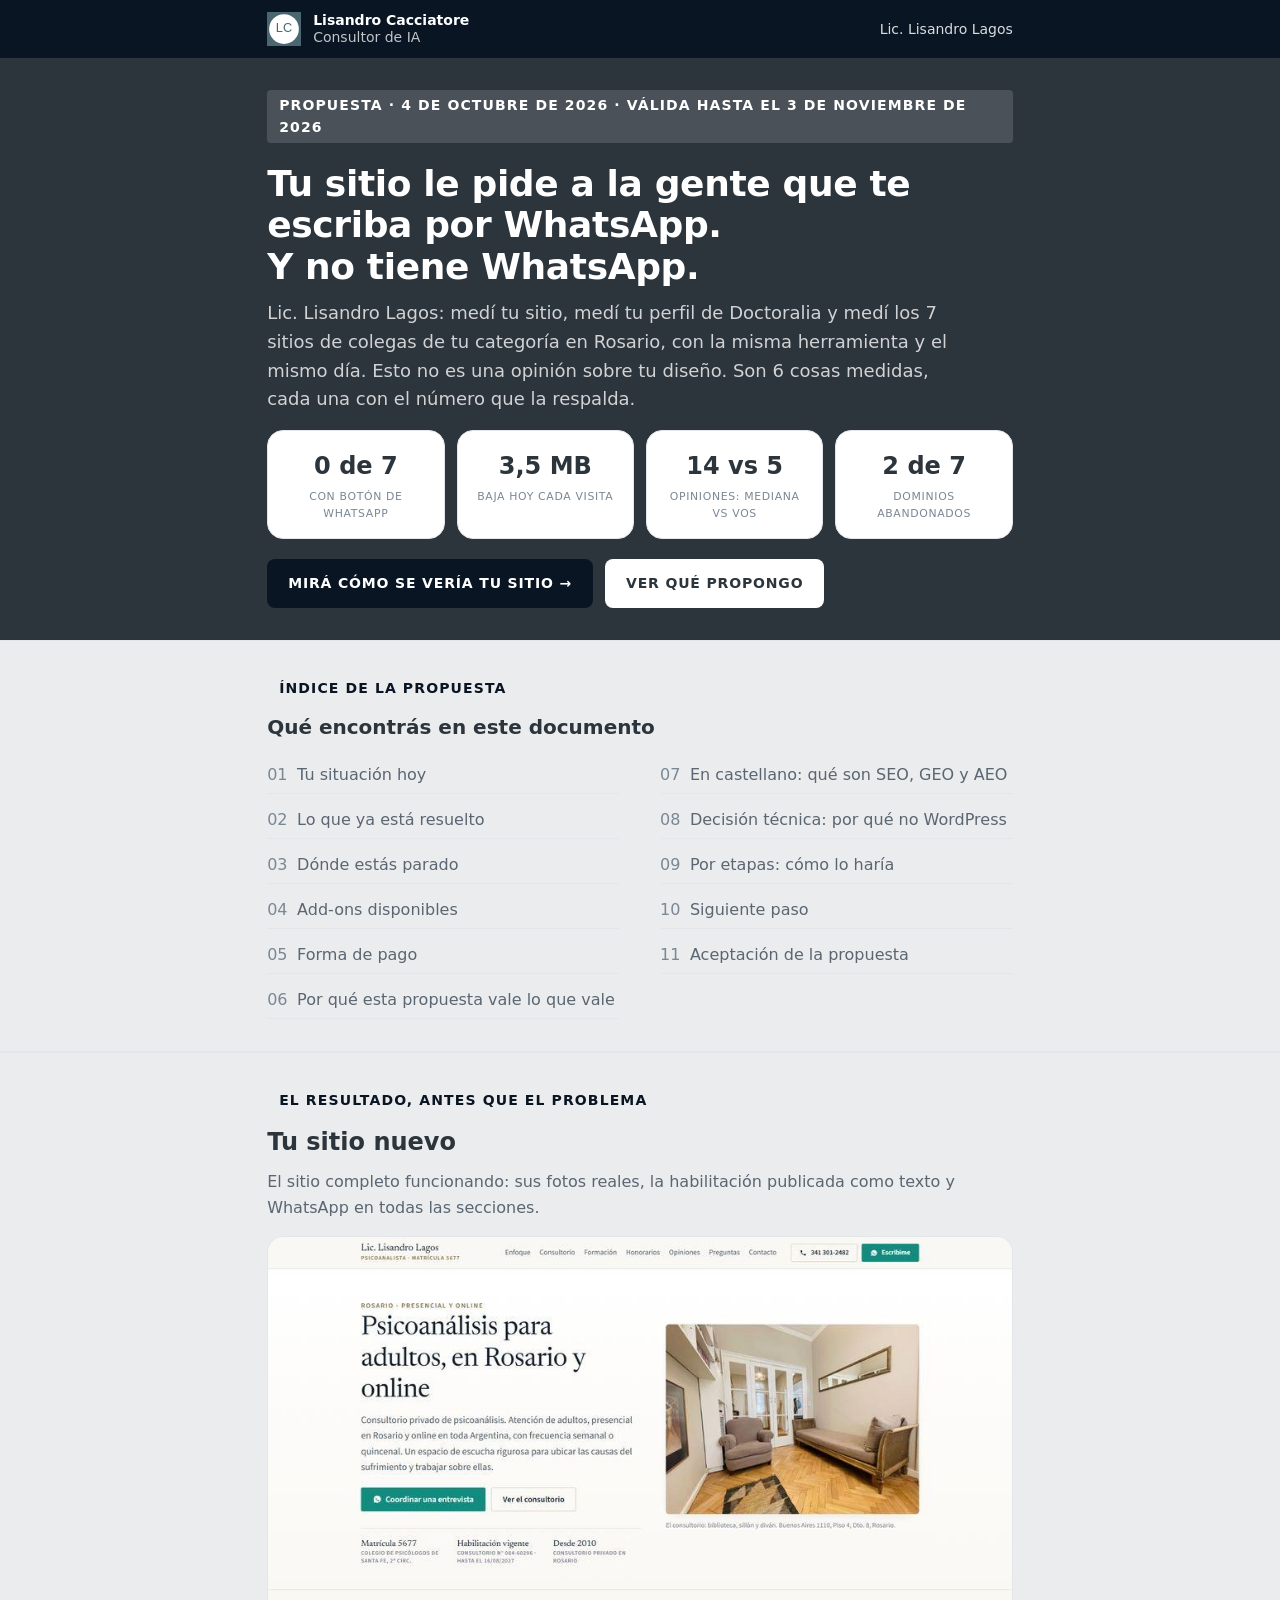
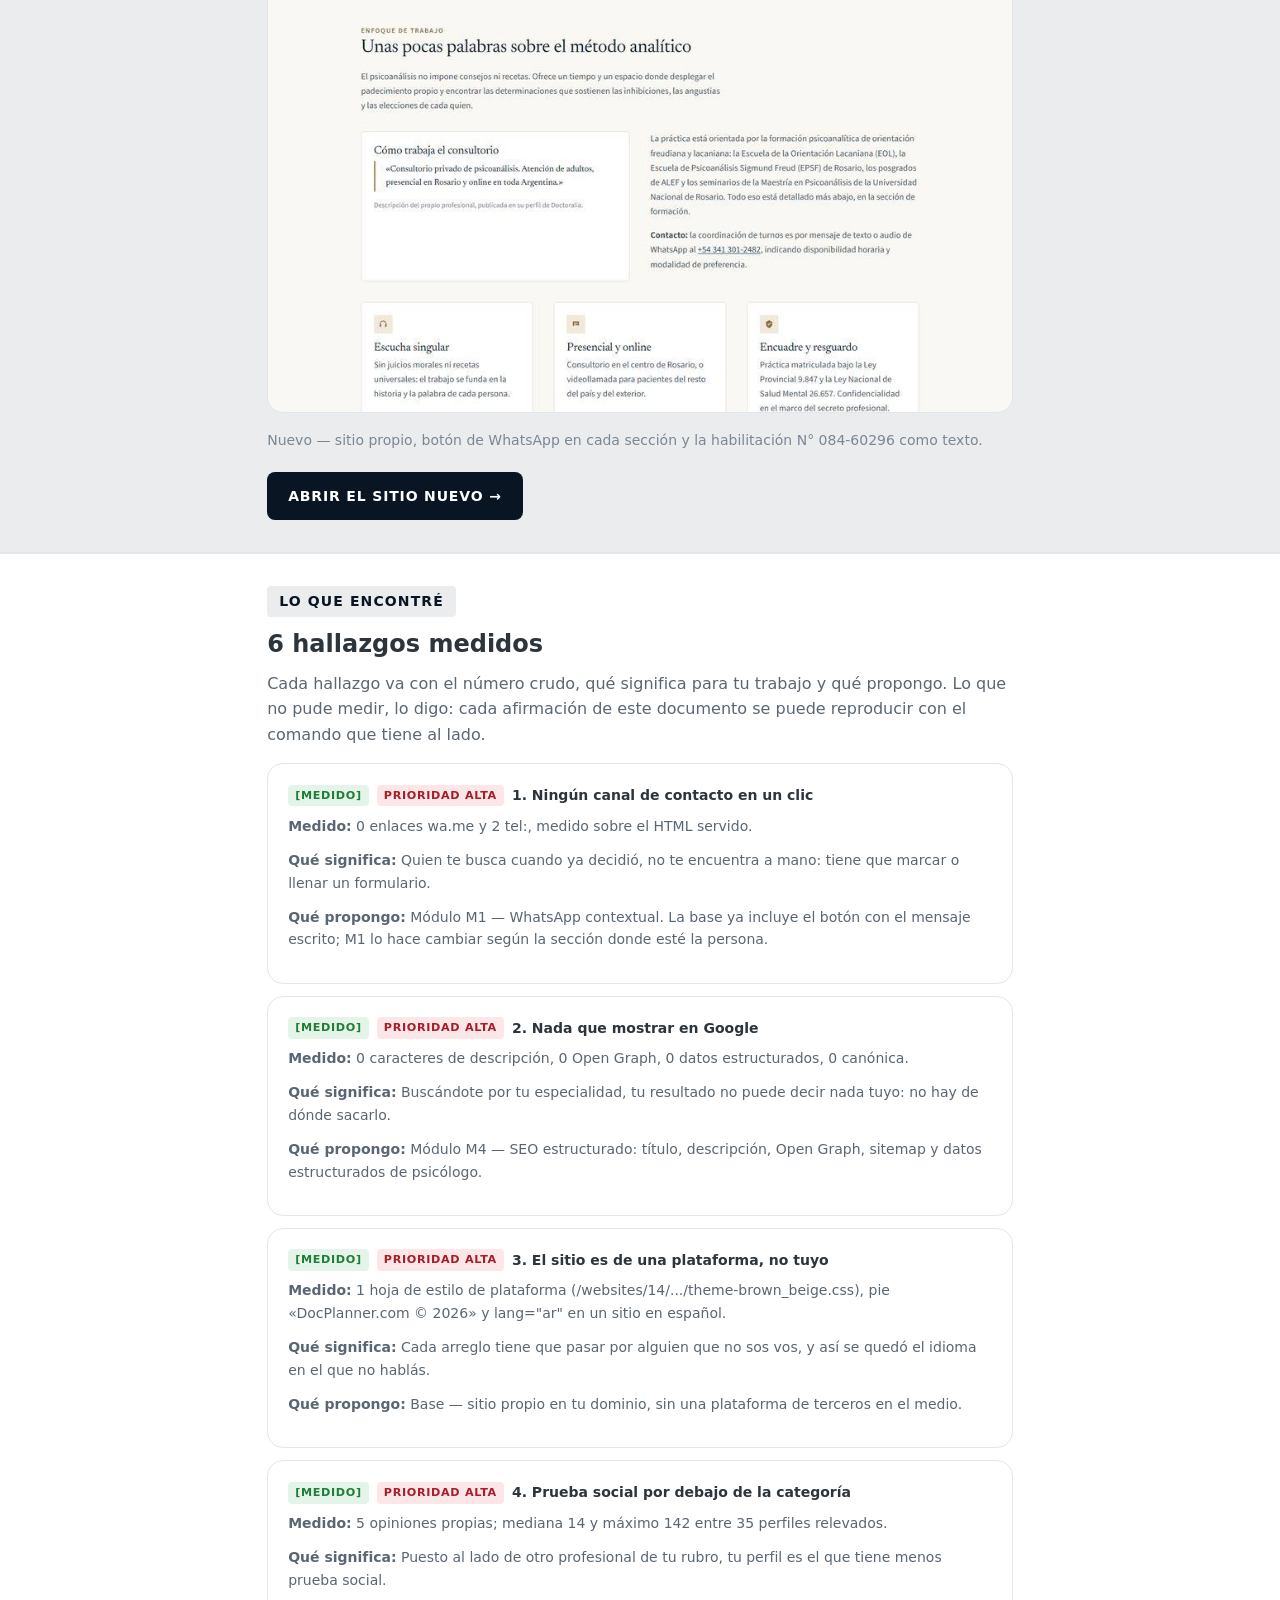
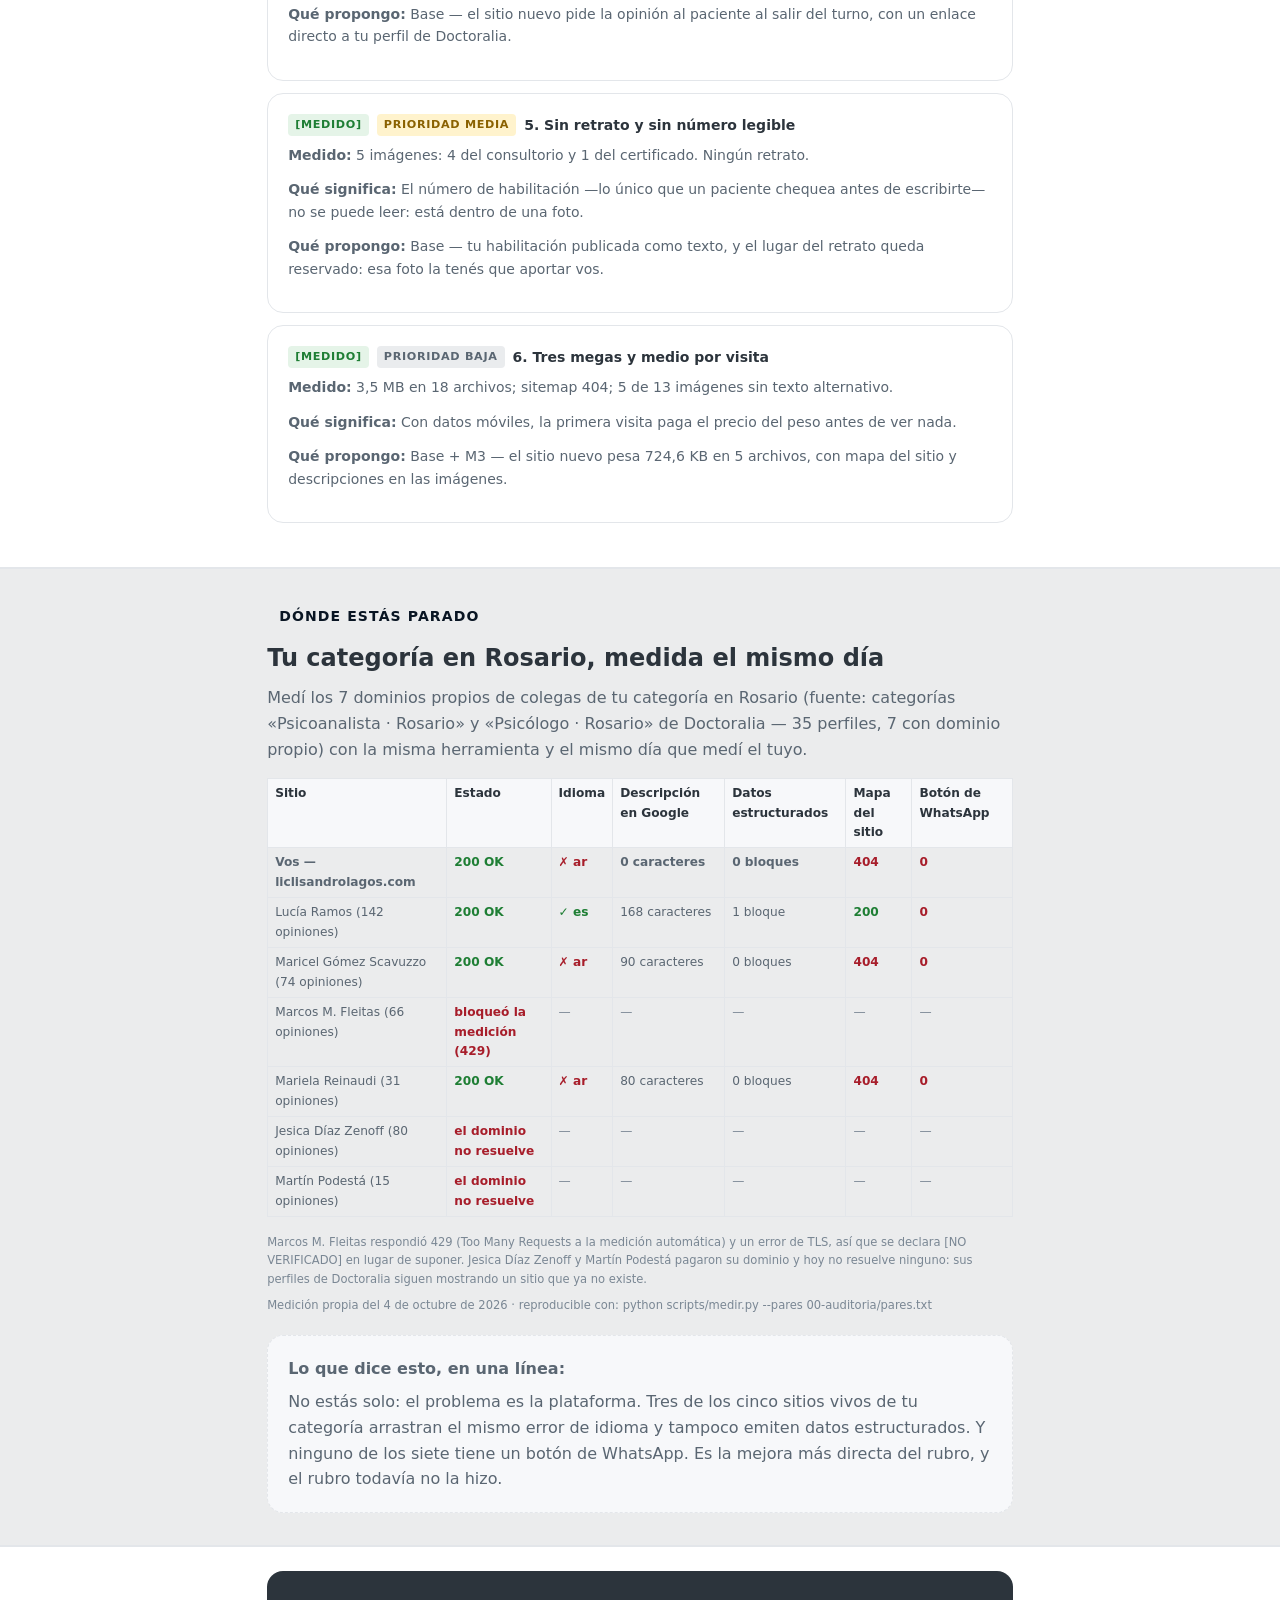
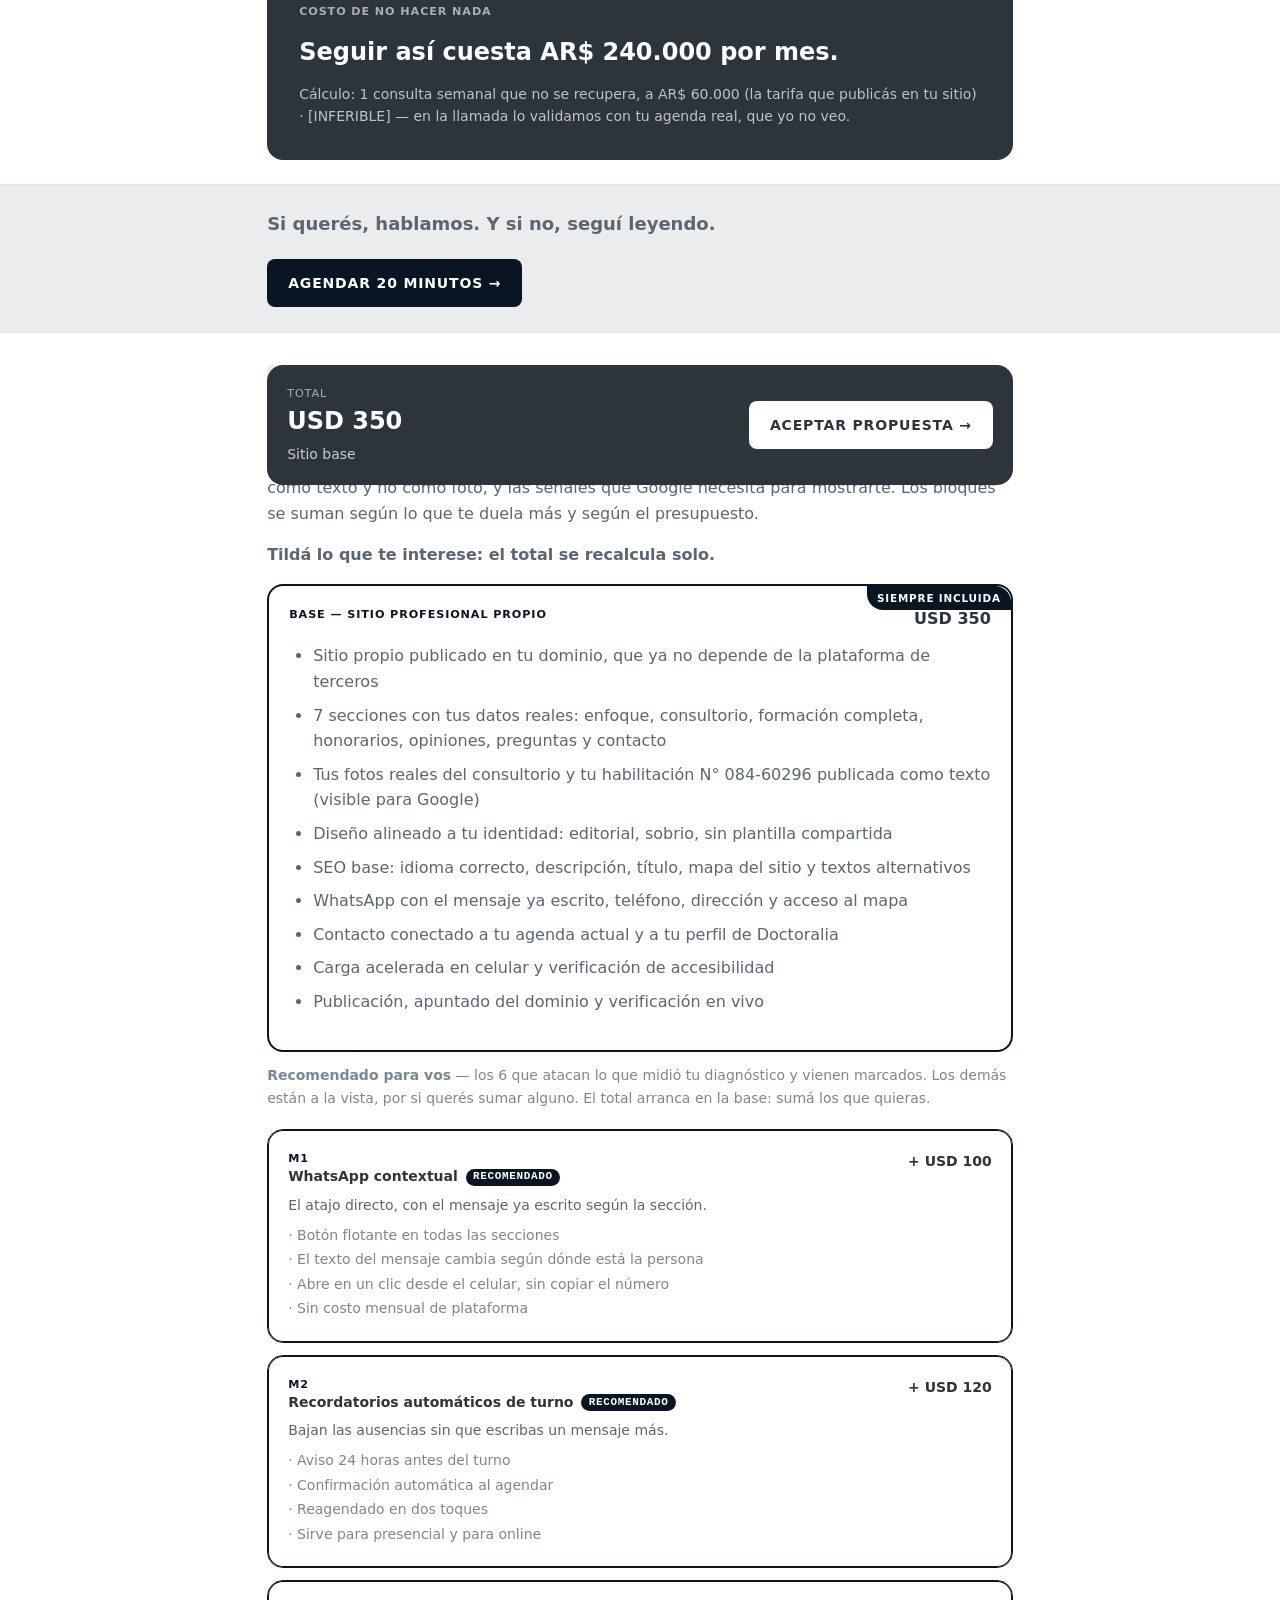
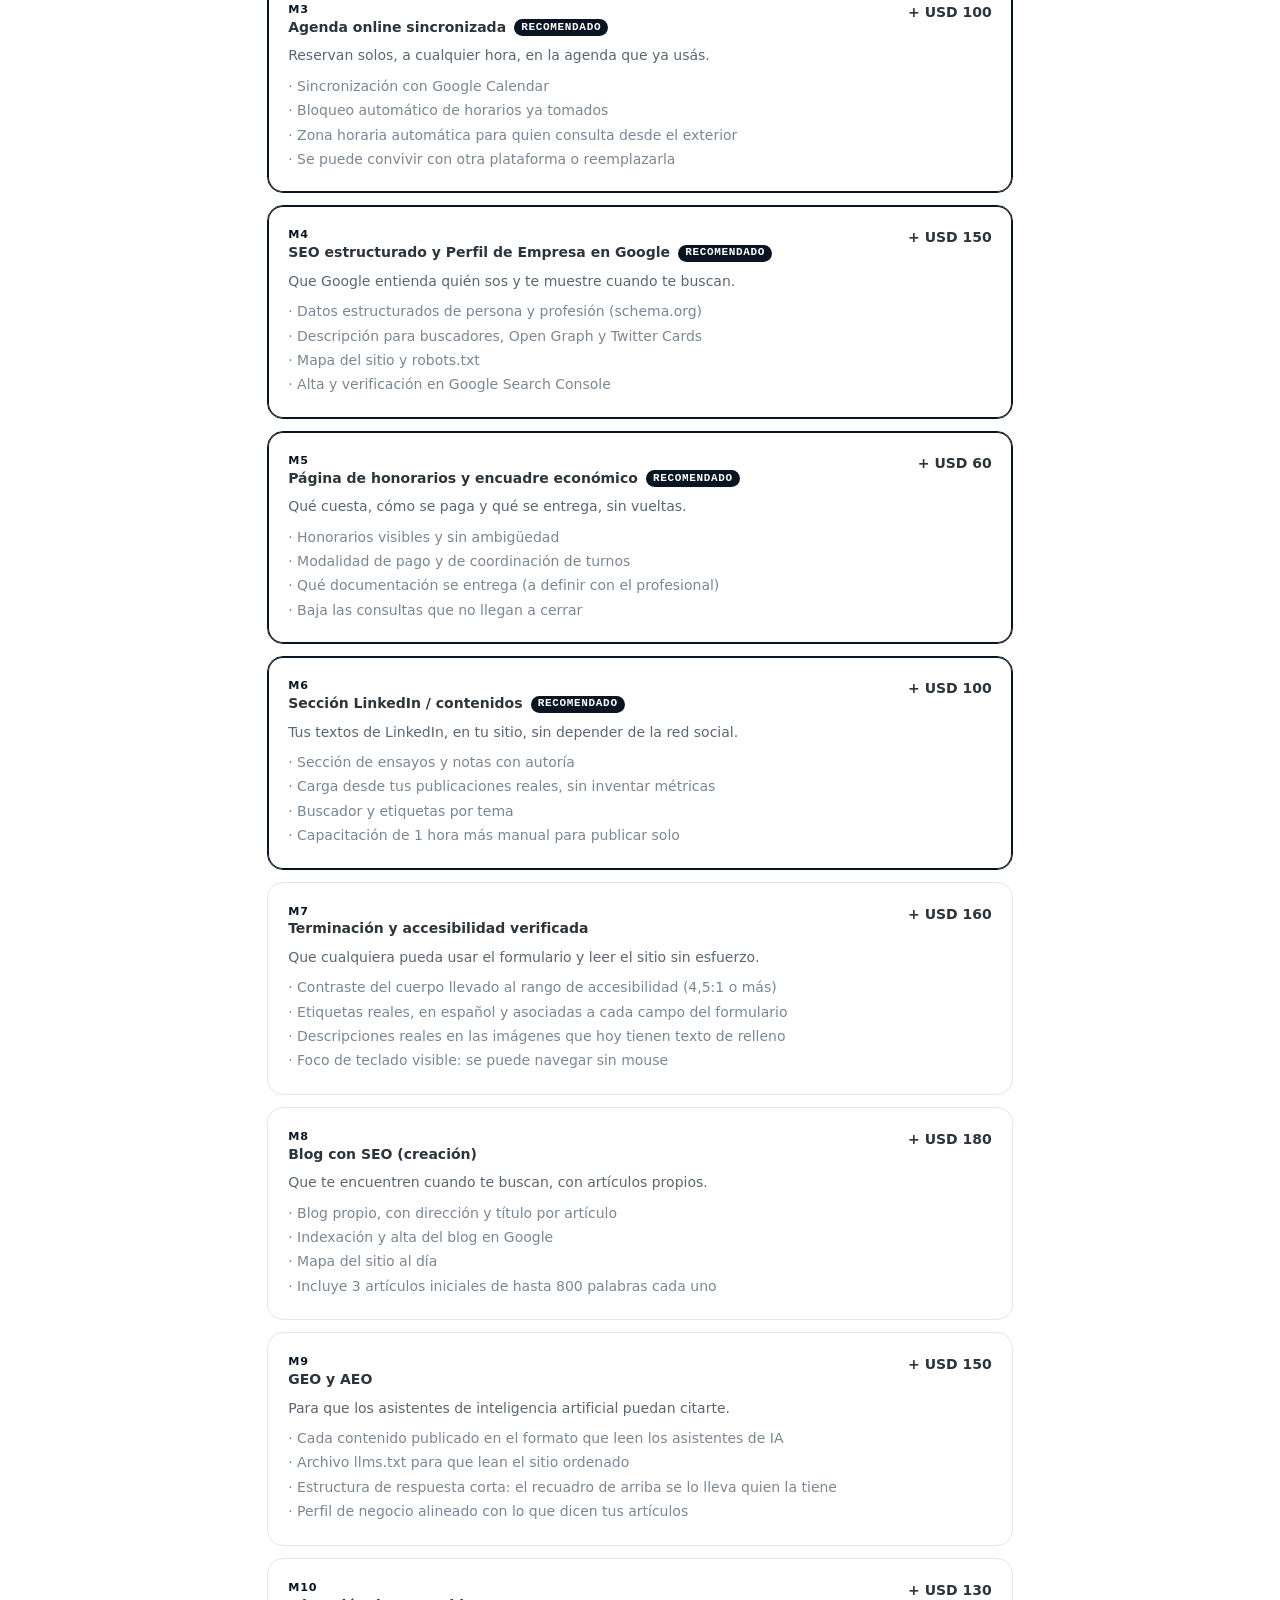
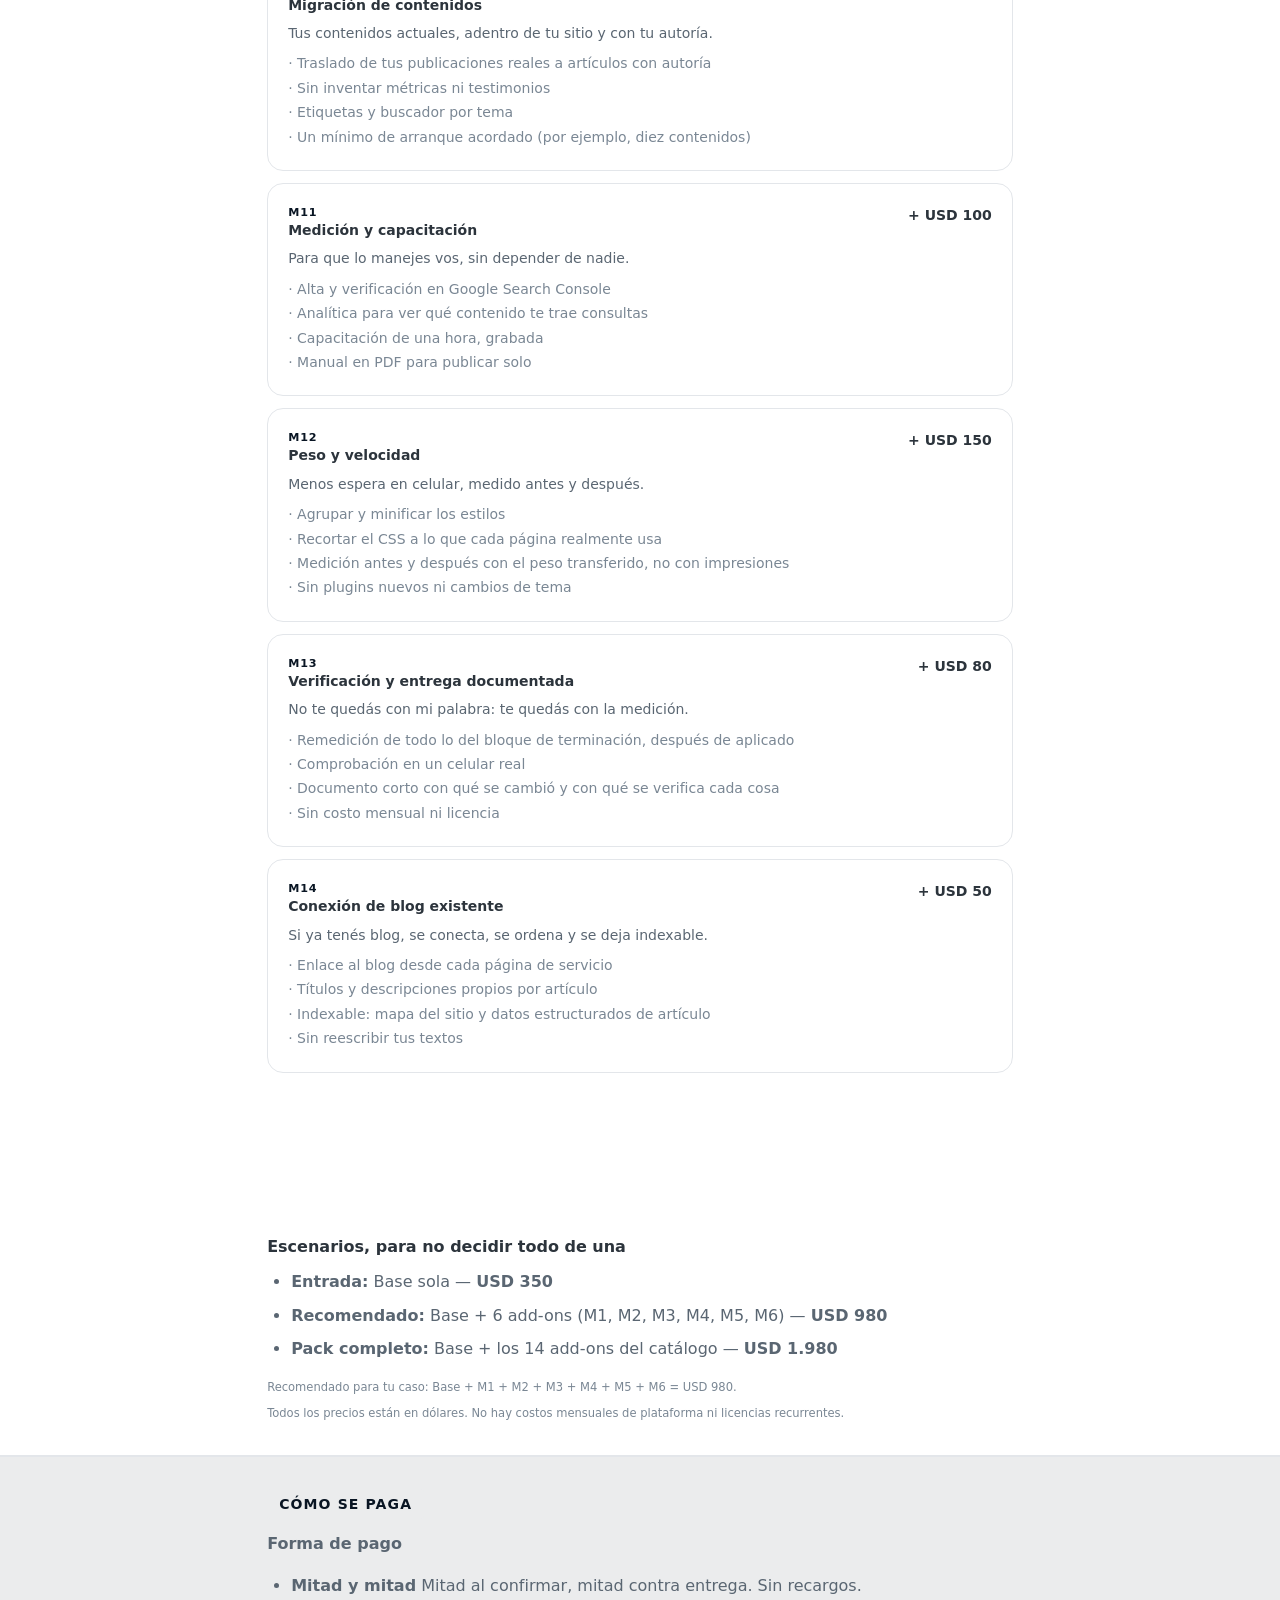
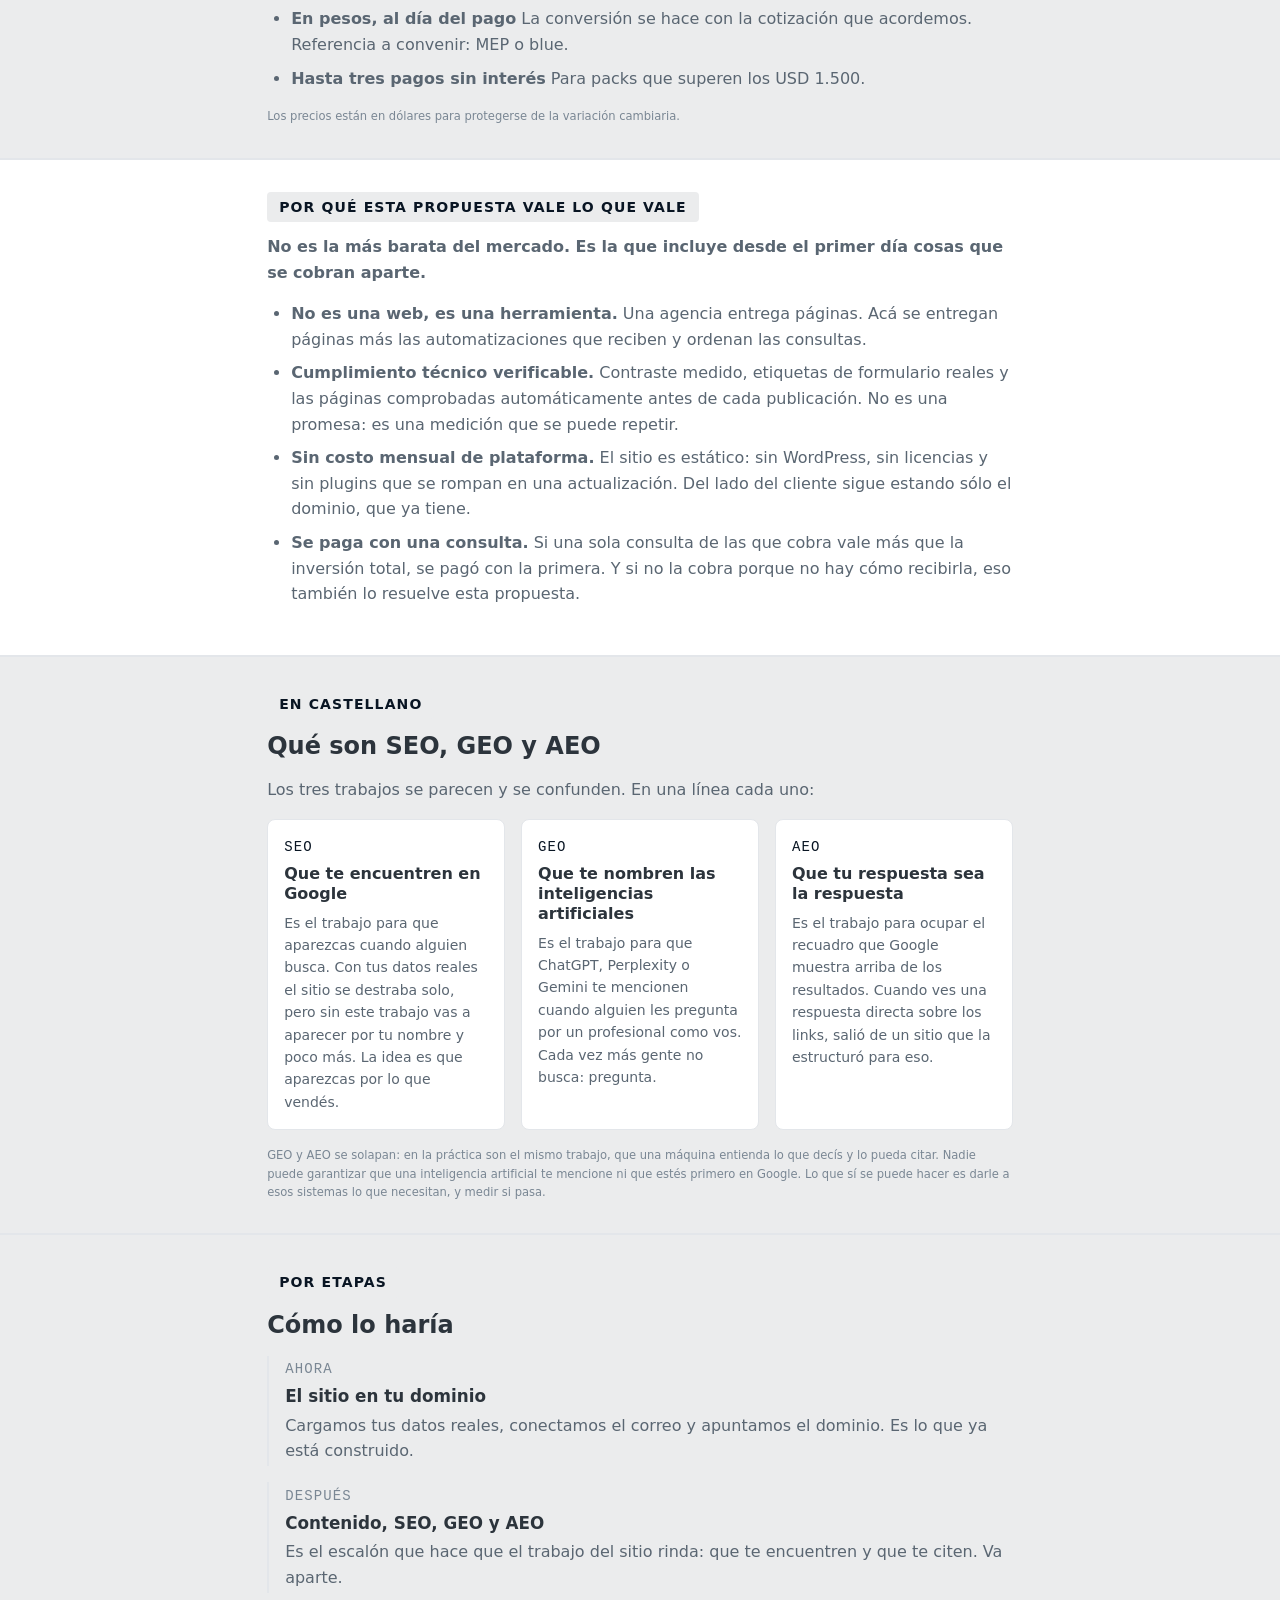
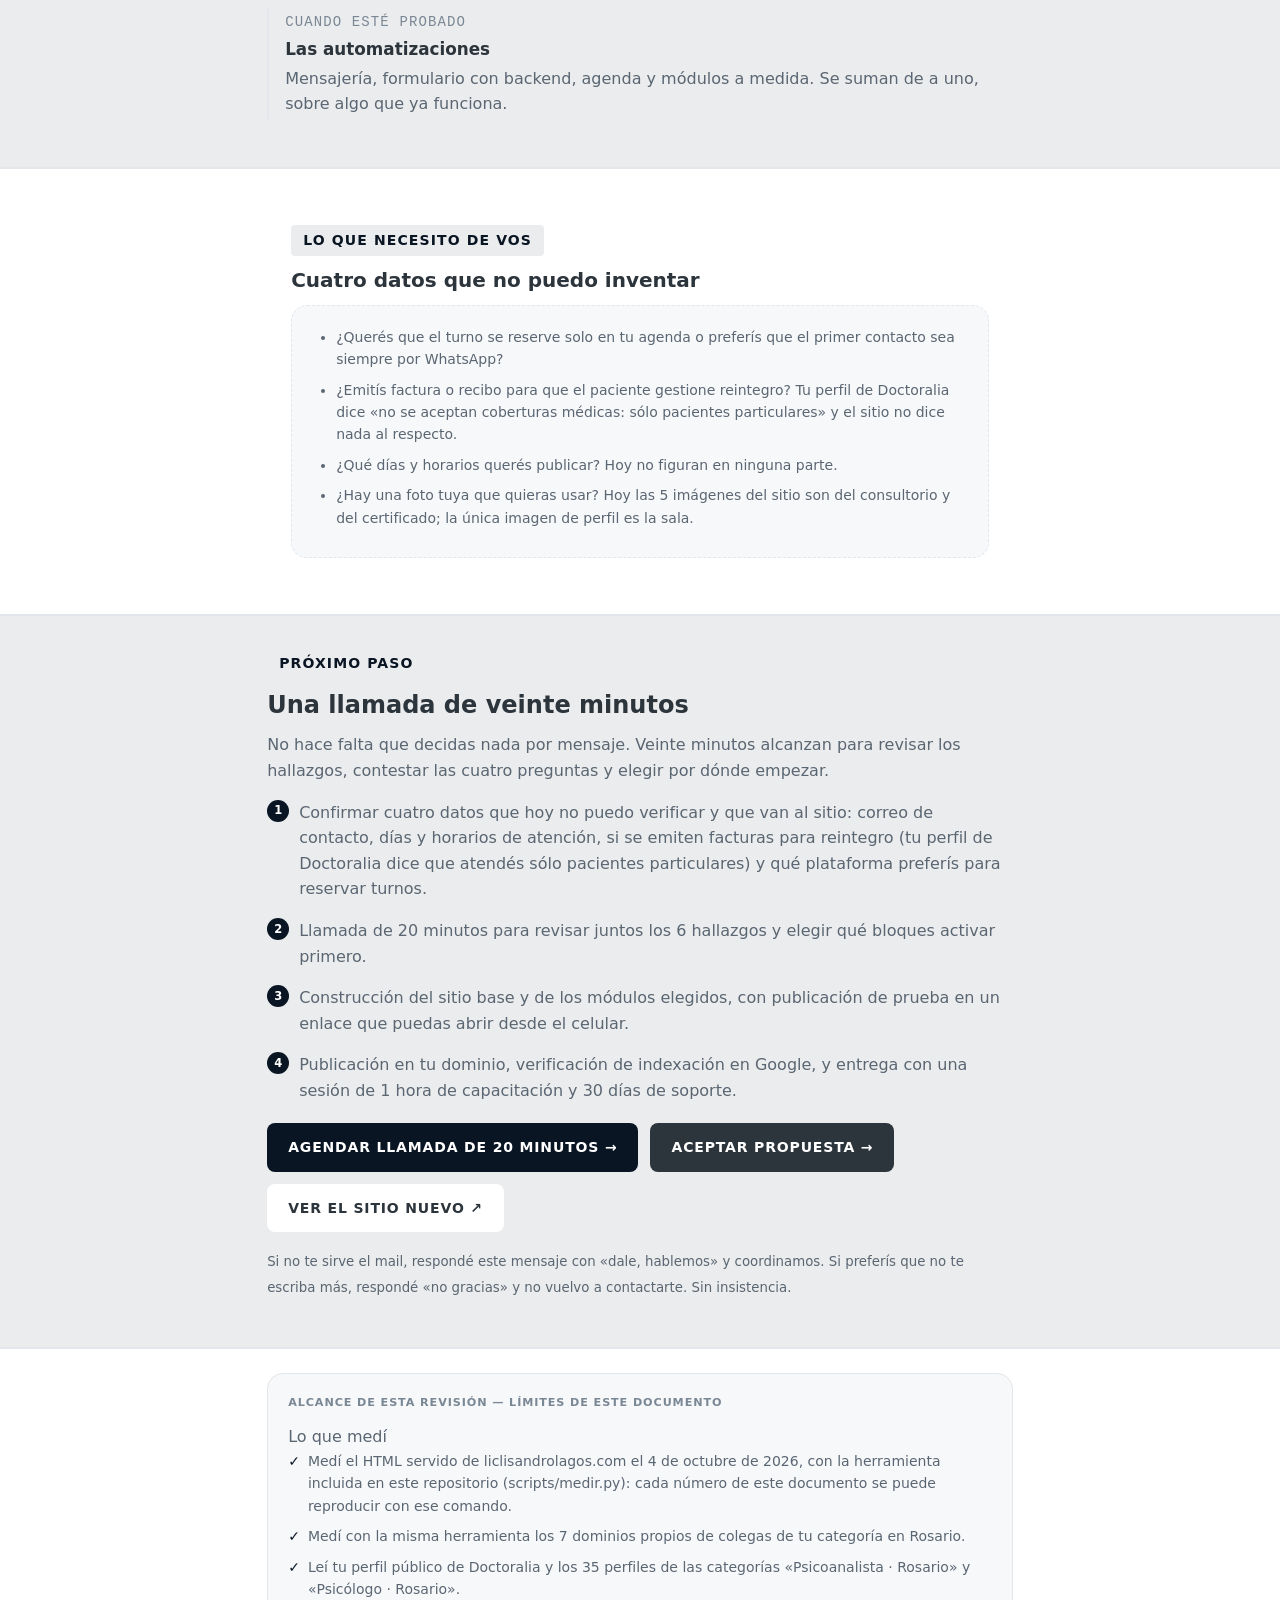
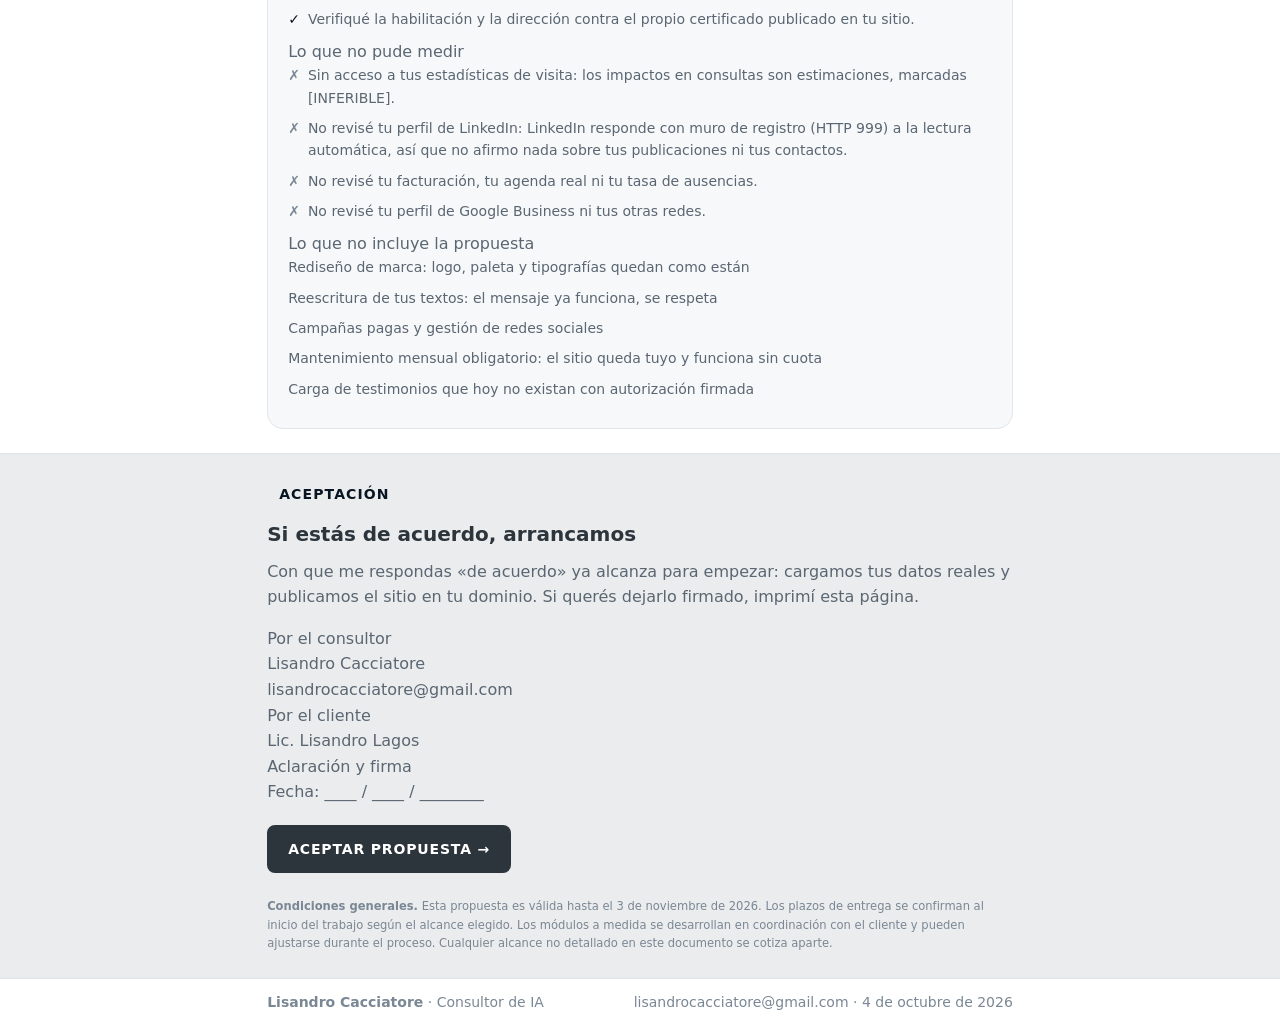
==== commit fb9c0438: "saca el pack con descuento; exporta la propuesta a PDF en el pipeline Dos cosas.  1. El «Pack con de" ====
--- a/01-propuesta/propuesta.html
+++ b/01-propuesta/propuesta.html
@@ -714,7 +714,7 @@
     </div>
 
     <h3 style="margin-top:2rem">Escenarios, para no decidir todo de una</h3>
-    <ul><li><strong>Entrada:</strong> Base sola — <strong>USD 350</strong></li><li><strong>Recomendado:</strong> Base + 6 add-ons (M1, M2, M3, M4, M5, M6) — <strong>USD 980</strong></li><li><strong>Pack completo:</strong> Base + los 14 add-ons del catálogo — <strong>USD 1.980</strong></li><li><strong>Pack con descuento:</strong> Pack completo con 15 % de descuento — <strong>USD 1.685</strong></li></ul>
+    <ul><li><strong>Entrada:</strong> Base sola — <strong>USD 350</strong></li><li><strong>Recomendado:</strong> Base + 6 add-ons (M1, M2, M3, M4, M5, M6) — <strong>USD 980</strong></li><li><strong>Pack completo:</strong> Base + los 14 add-ons del catálogo — <strong>USD 1.980</strong></li></ul>
     <p class="evsrc">Recomendado para tu caso: Base + M1 + M2 + M3 + M4 + M5 + M6 = USD 980.</p>
     <p class="evsrc">Todos los precios están en dólares. No hay costos mensuales de plataforma ni licencias recurrentes.</p>
   </div>
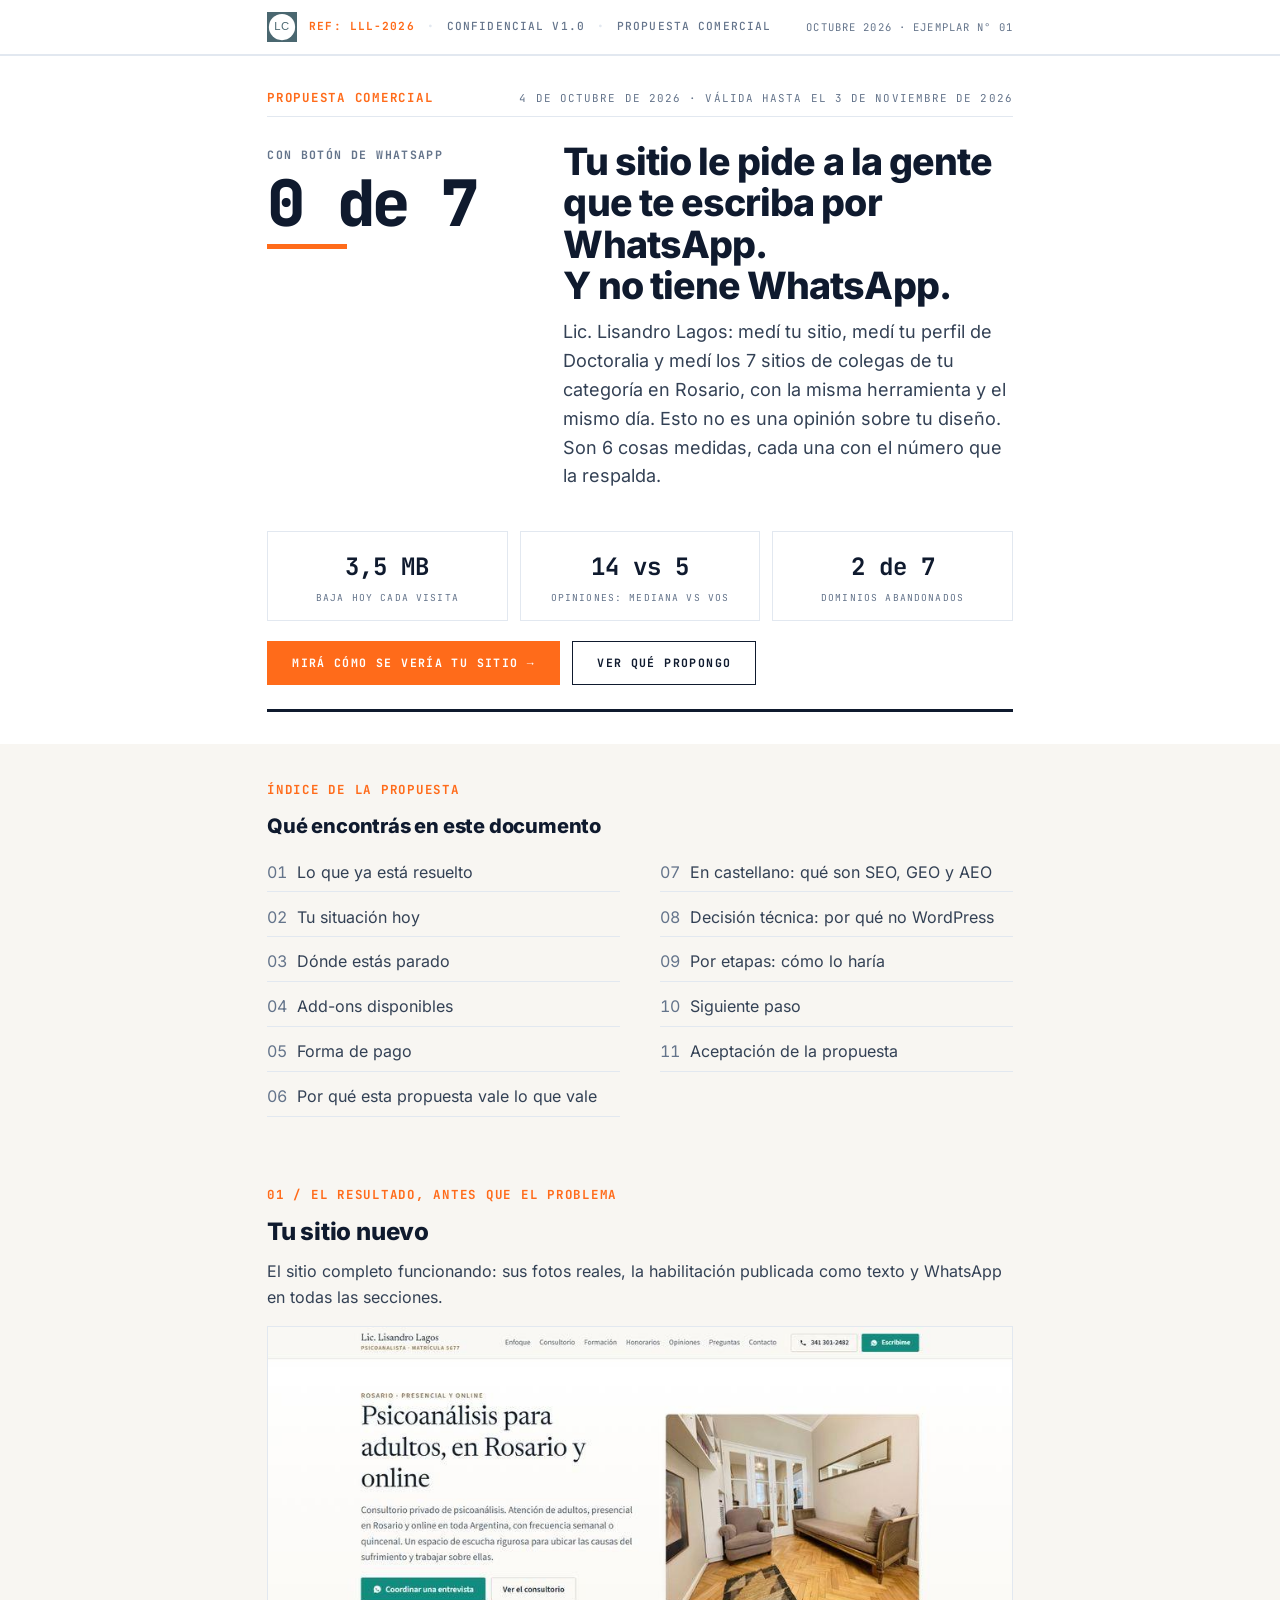
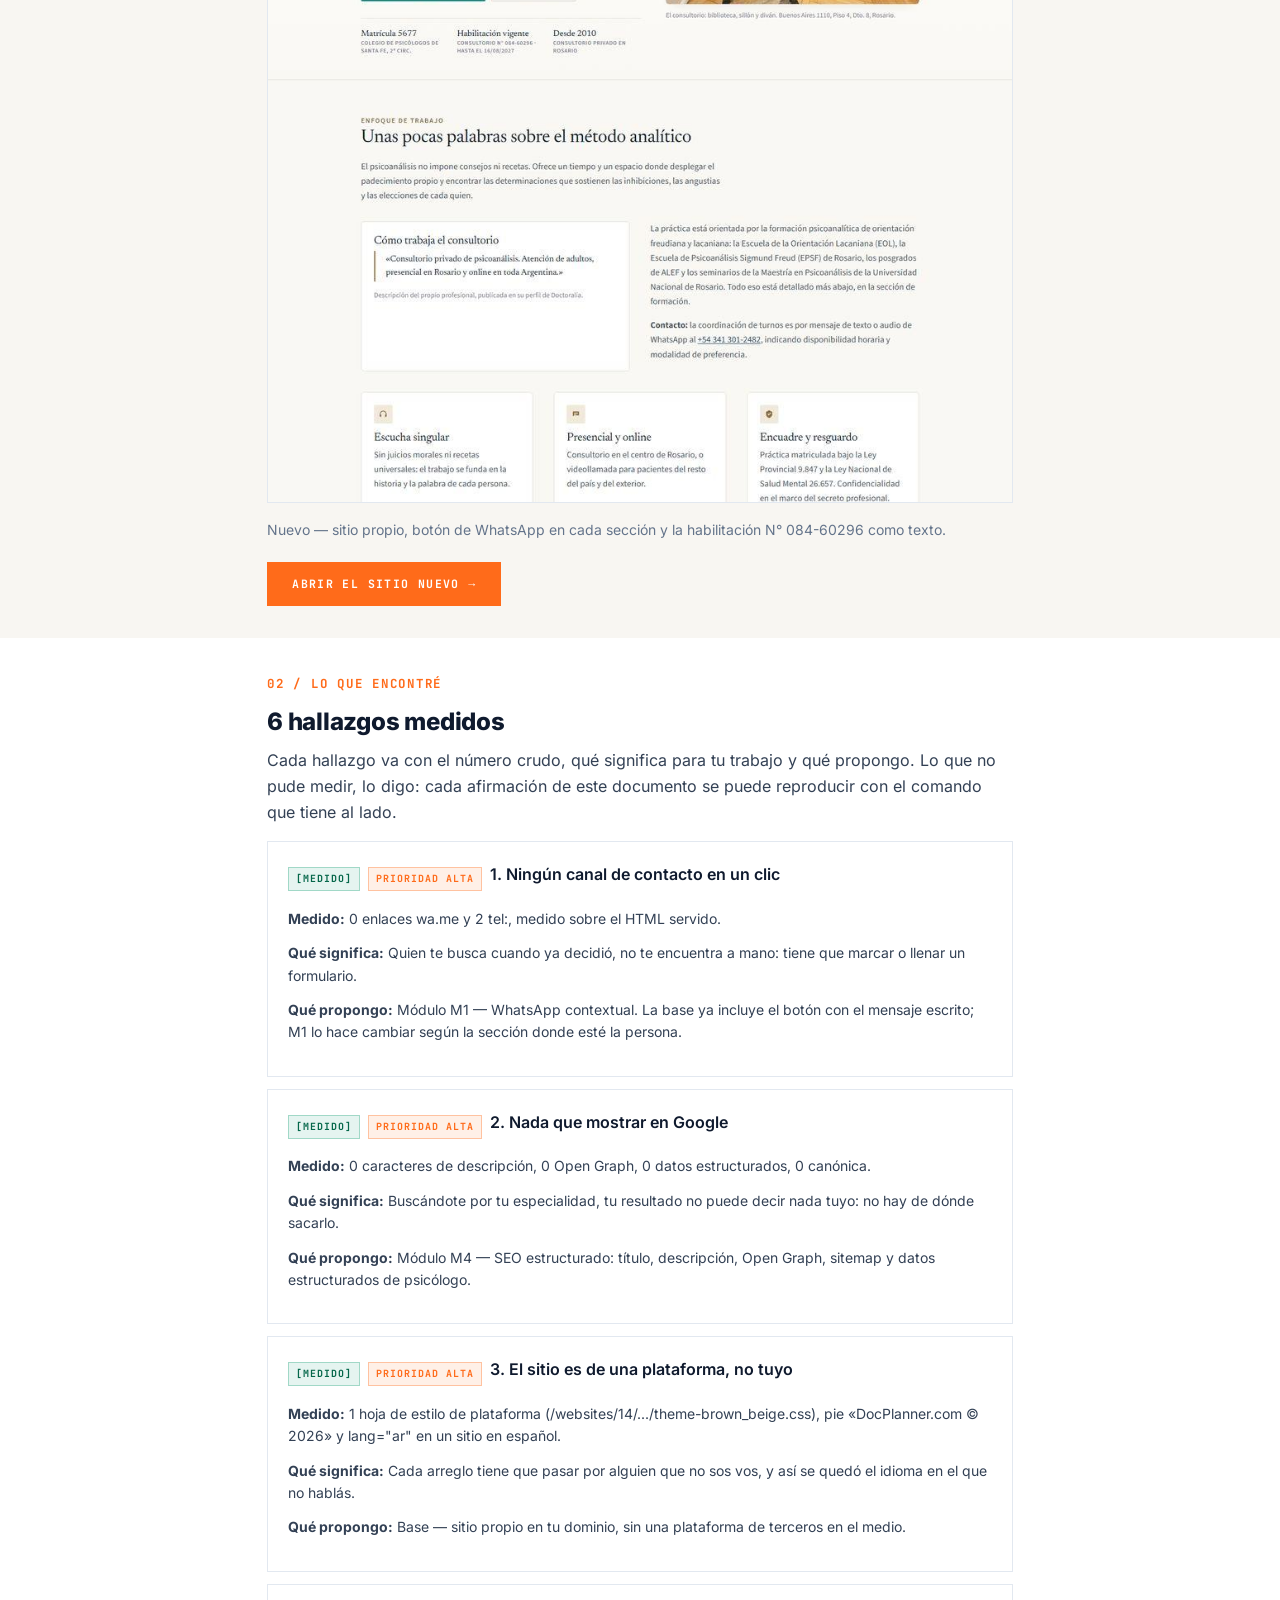
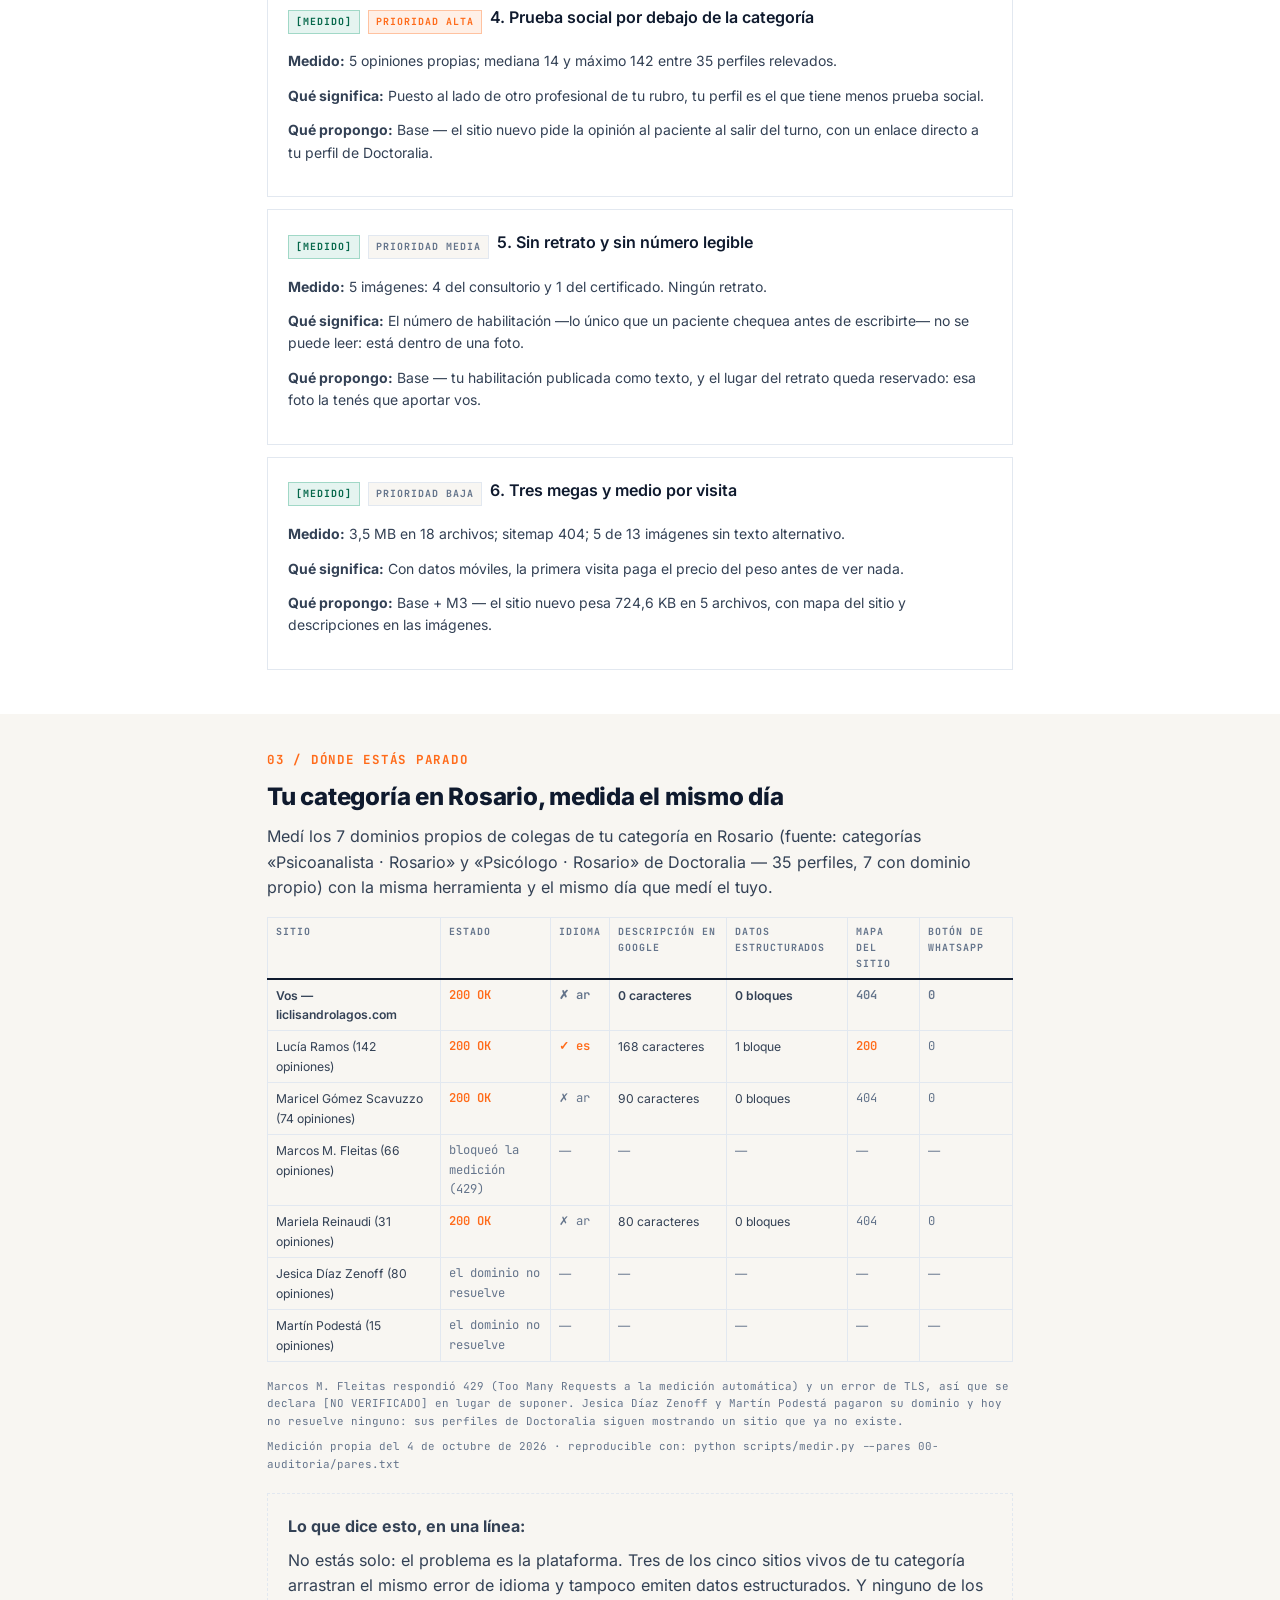
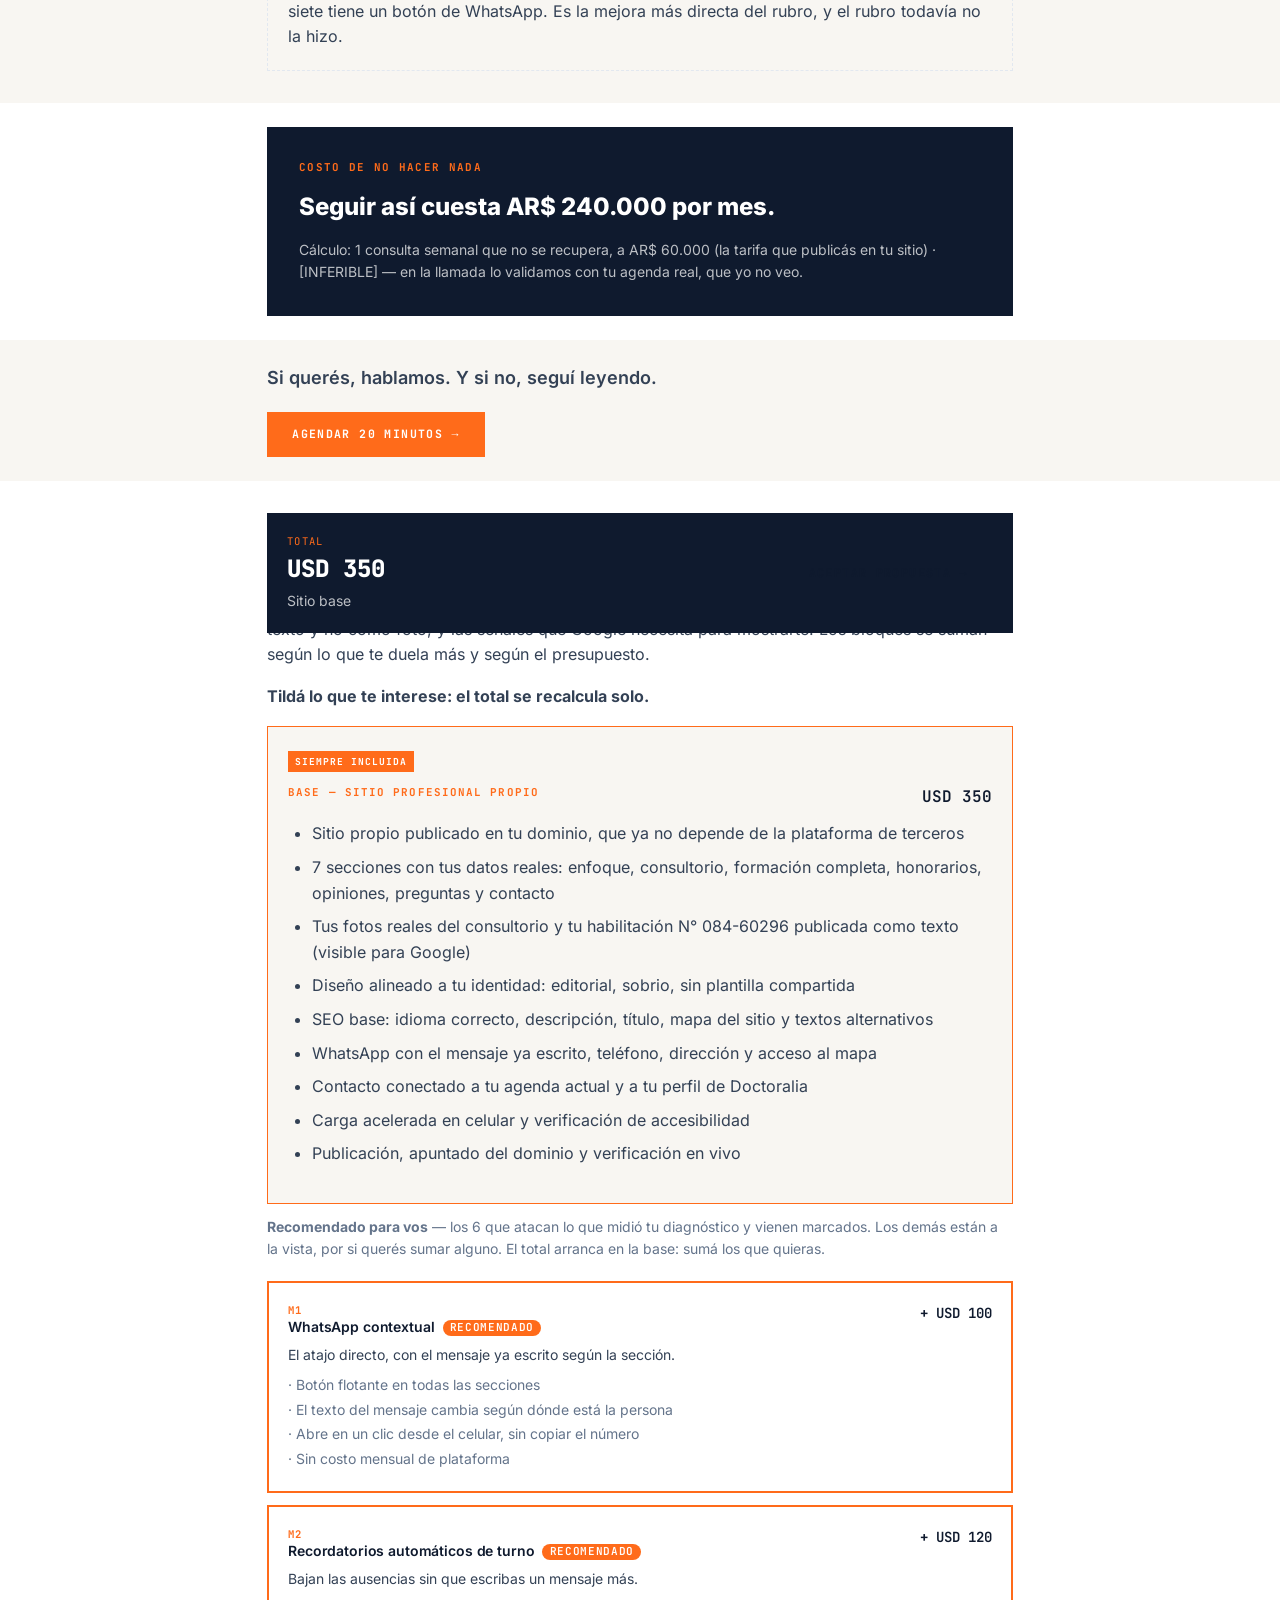
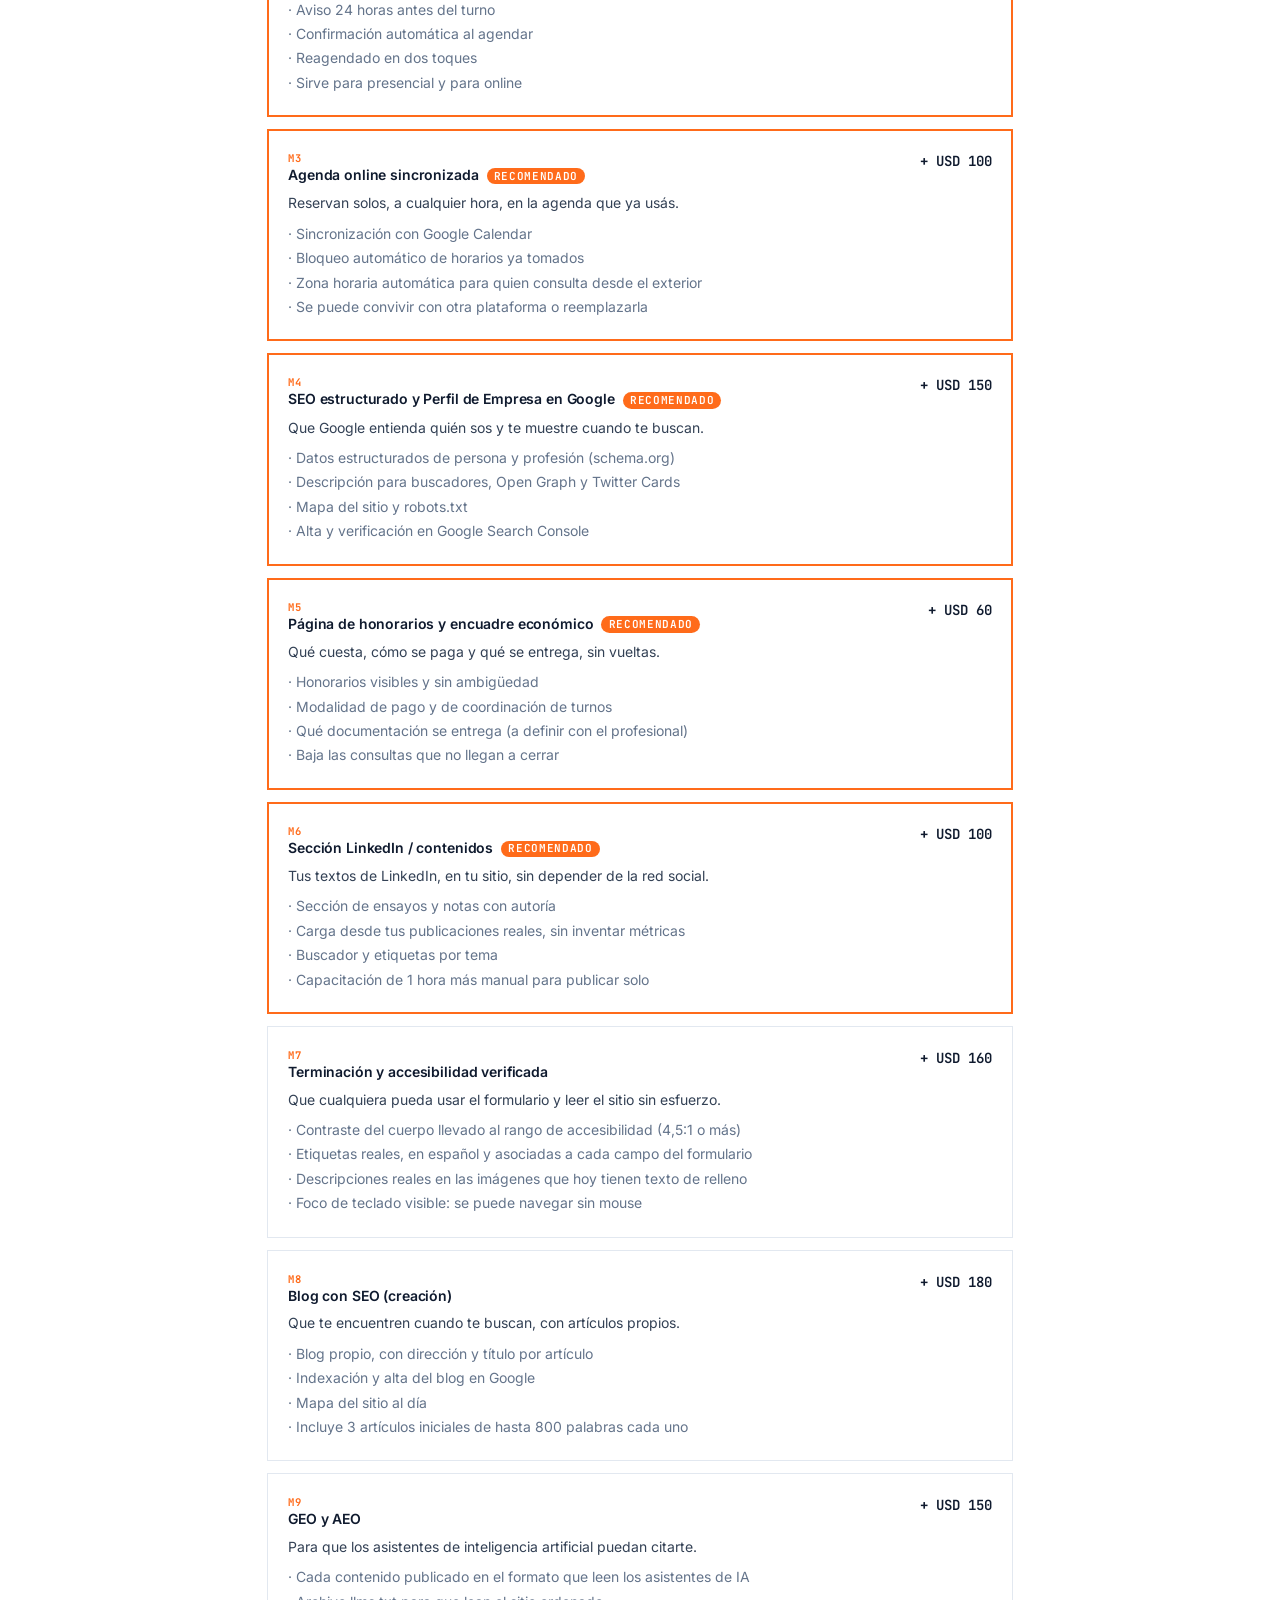
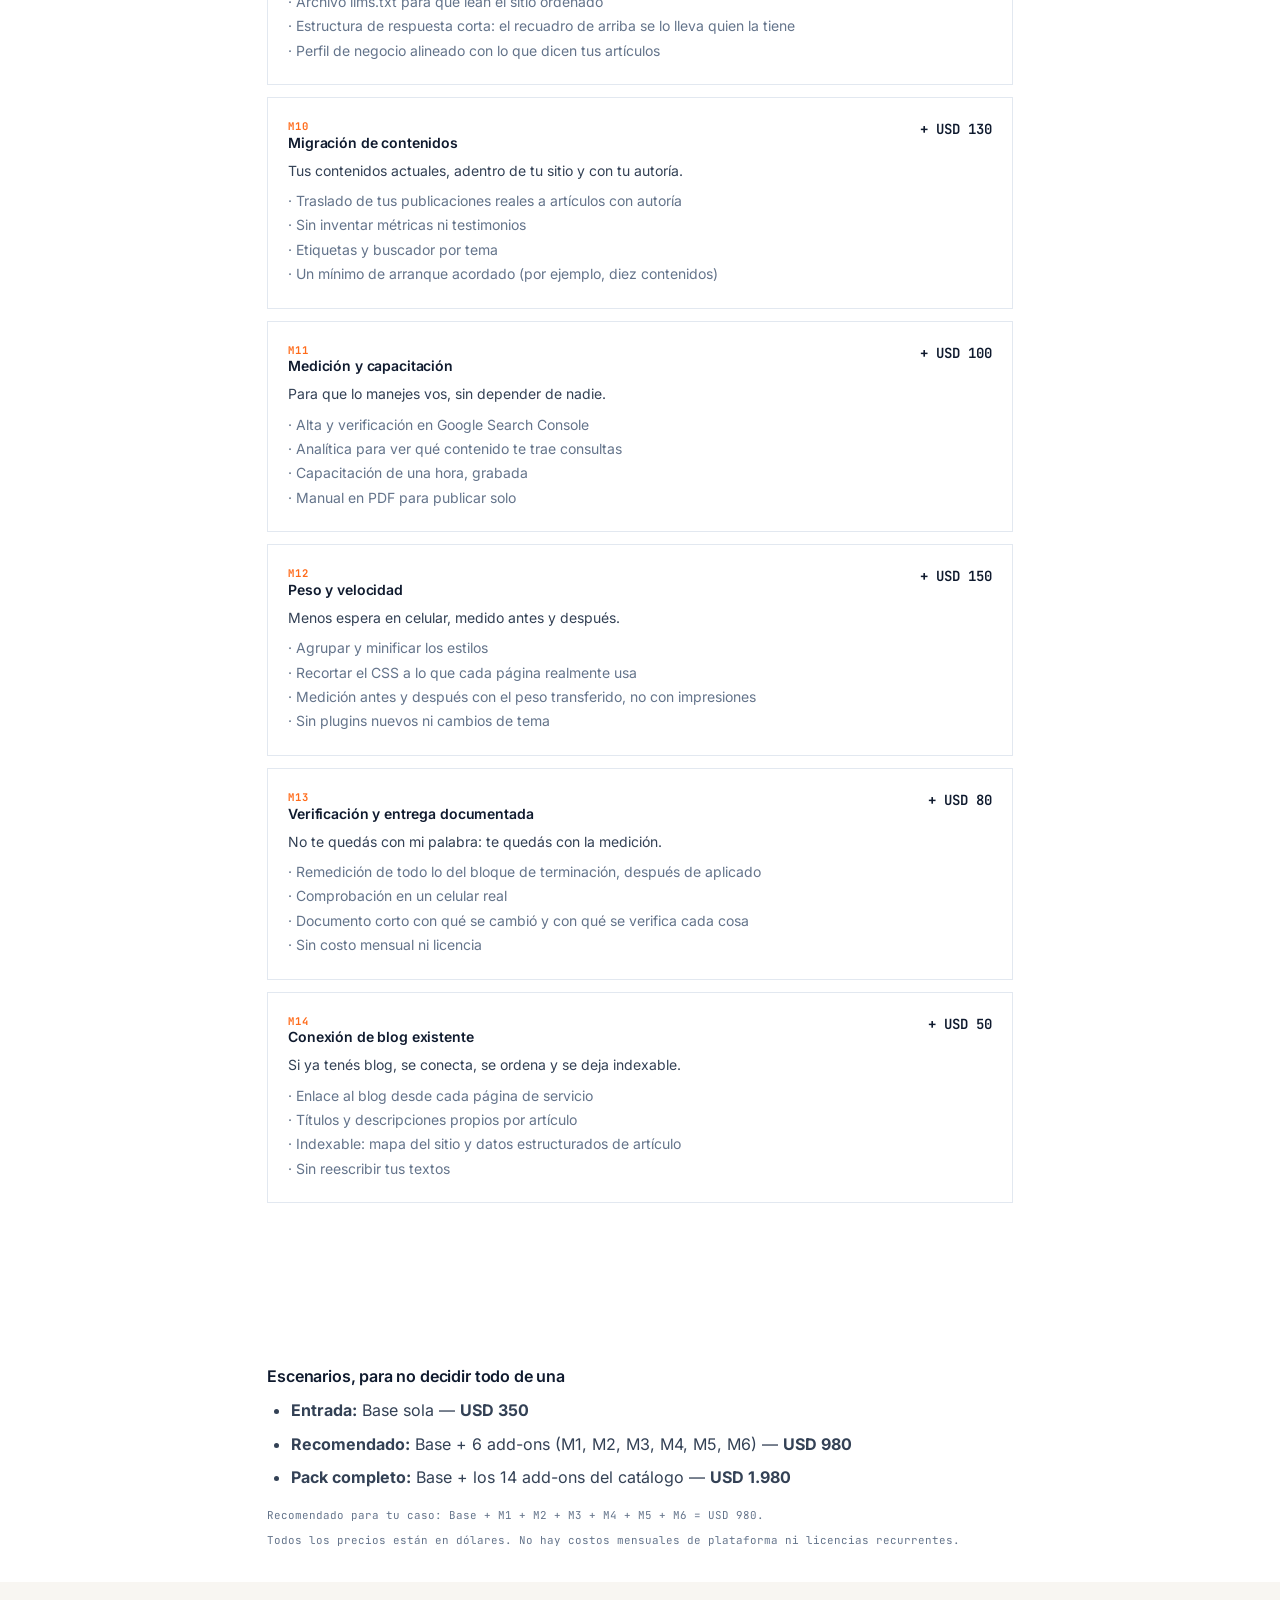
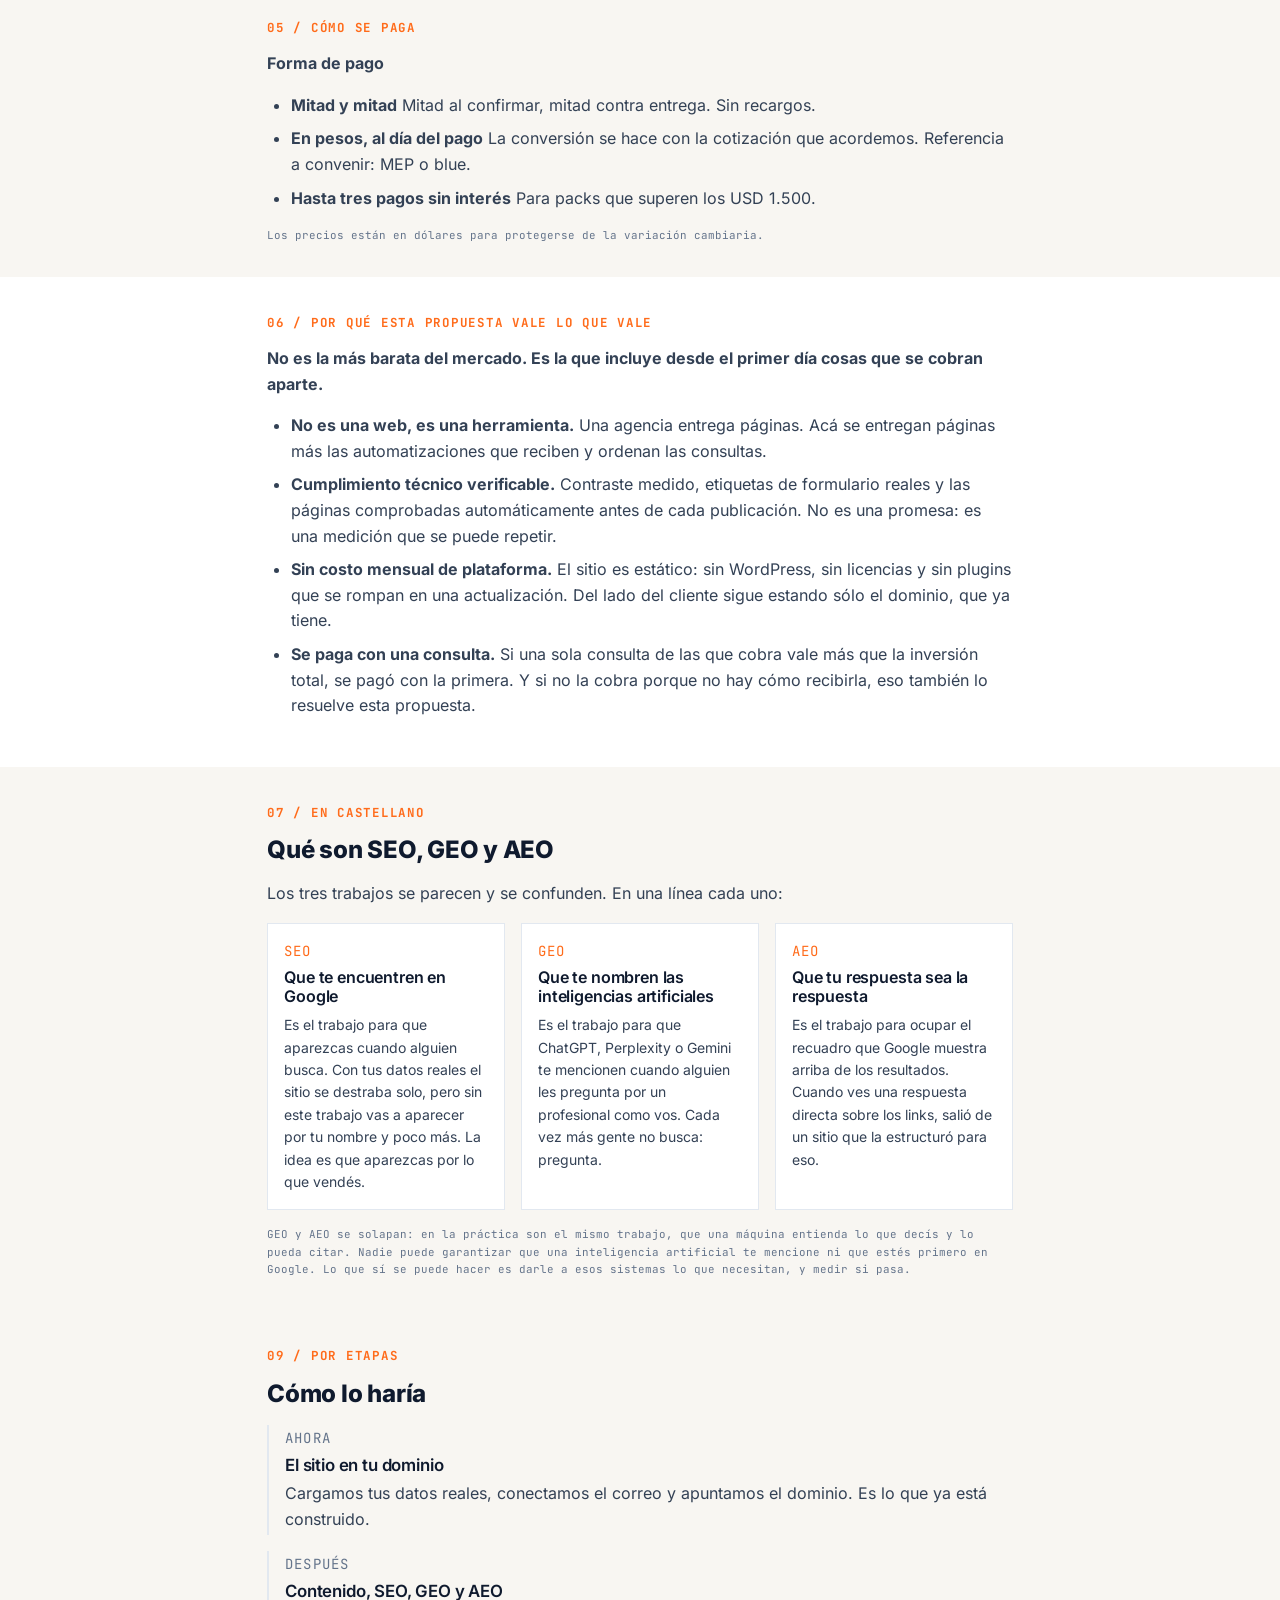
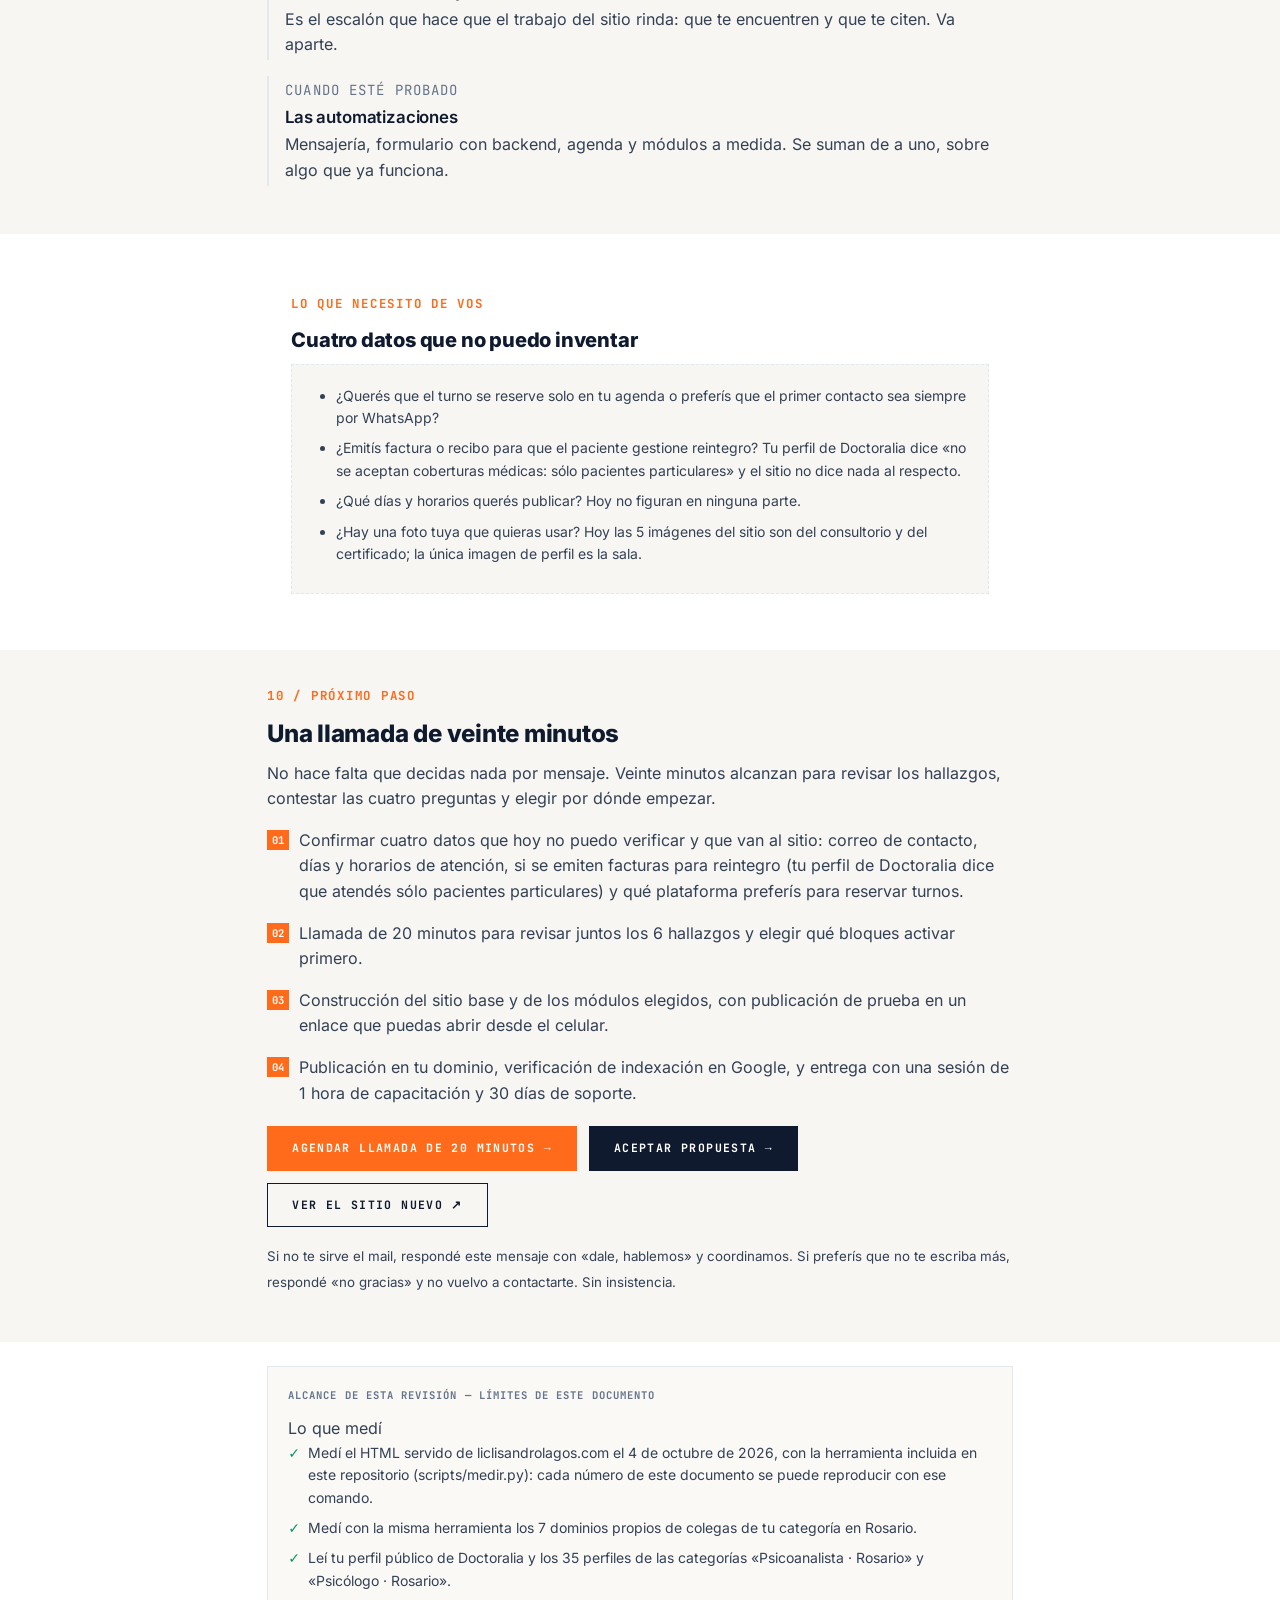
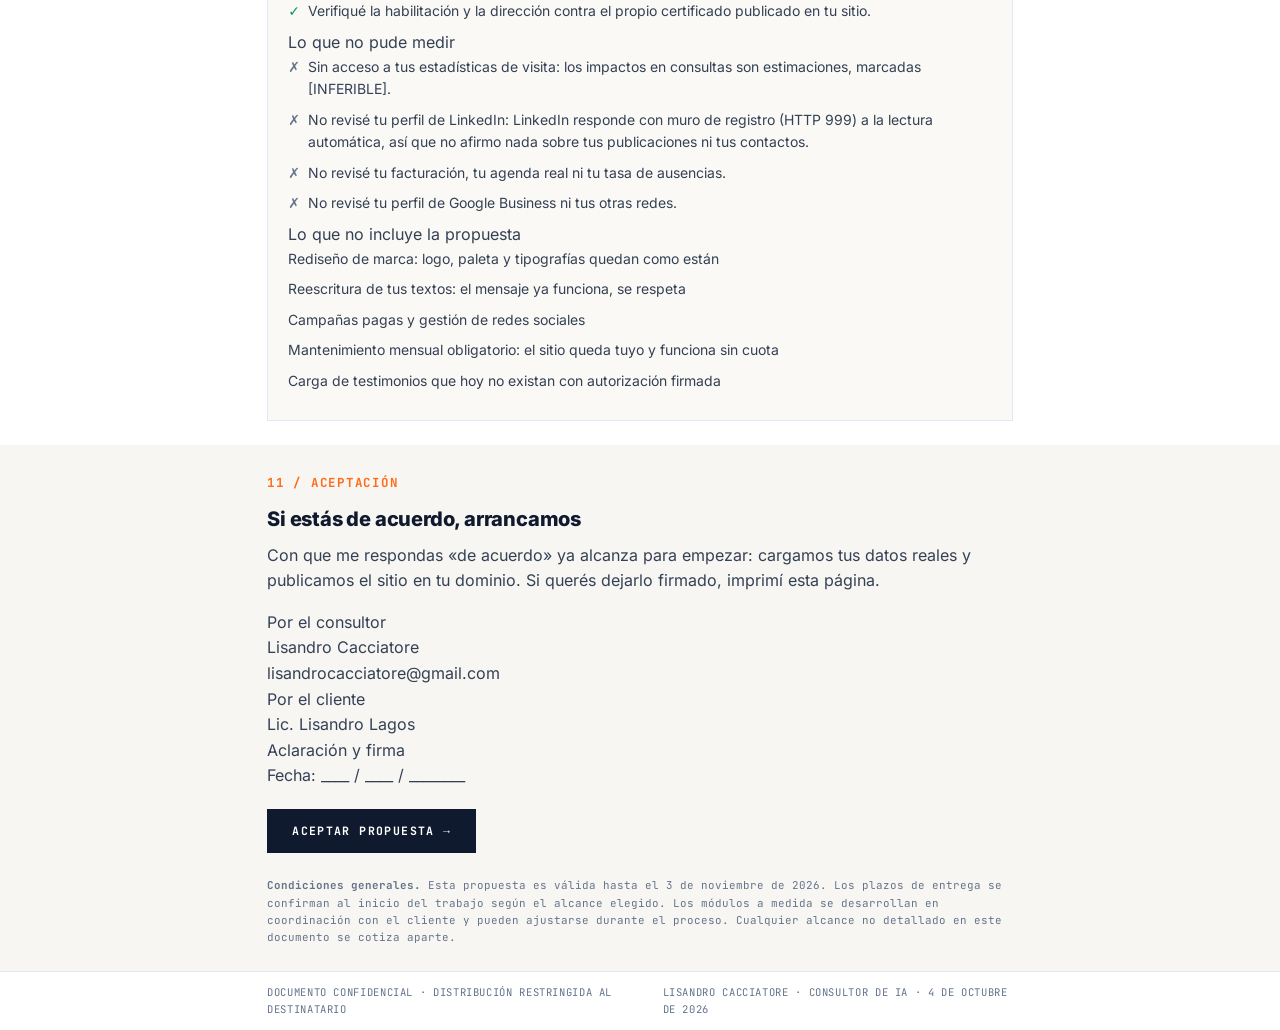
==== commit e8e3280e: "piel de dossier editorial: dos roles de color, mono, cero radio y folio Se adopta el lenguaje visual" ====
--- a/01-propuesta/propuesta.html
+++ b/01-propuesta/propuesta.html
@@ -7,39 +7,71 @@
 <meta name="robots" content="noindex, nofollow">
 <meta name="description" content="Propuesta de sitio nuevo para Lic. Lisandro Lagos, con la evidencia medida.">
 <style>
+@font-face {
+  font-family: 'Inter';
+  src: url([data-uri]) format('woff2-variations');
+  font-weight: 100 900;
+  font-style: normal;
+  font-display: swap;
+}
+
+@font-face {
+  font-family: 'JetBrains Mono';
+  src: url([data-uri]) format('woff2-variations');
+  font-weight: 100 900;
+  font-style: normal;
+  font-display: swap;
+}
 /* ==========================================================================
    brand/brand.css — FUENTE ÚNICA DE LA IDENTIDAD VISUAL
    Ningún template declara colores, fuentes ni medidas propias.
    Si algo visual falta, se agrega ACÁ.
+
+   LENGUAJE: dossier editorial. Dos roles de color, no uno:
+     · ESTRUCTURA = navy. Títulos, reglas, botones, membrete.
+     · ACENTO     = naranja. Eyebrows, métricas, badges, destacados.
+   El acento lo puede pisar el cliente desde su config (brand_override en
+   generate.py); la estructura NO, porque es la identidad del documento.
+
+   CERO RADIO: el documento es editorial, no una app. Bordes finos, sin sombra.
+   MONO: todo lo que es etiqueta o número técnico va en monoespaciada.
    ========================================================================== */
 
 /* --------------------------------------------------------------------------
    1. TOKENS
    -------------------------------------------------------------------------- */
 :root {
-  /* Marca */
-  --brand-default: #4A6770;
-  --brand-hover:   #3D545C;
-  --brand-soft:    #F0F4F6;
+  /* Estructura (tinta del sistema). No se pisa por cliente. */
+  --navy:       #0F1A2E;
+  --navy-hover: #1A2740;
+  --navy-soft:  rgba(15, 26, 46, .06);
+
+  /* Acento. Default = identidad del sistema; brand_override lo pisa. */
+  --brand-default: #FF6B1A;
+  --brand-hover:   #E85D0F;
+  --brand-soft:    #FFF1E8;
 
   /* Texto */
-  --ink-title: #2C343C;
-  --ink-body:  #5A6672;
-  --ink-muted: #7A8794;
+  --ink-title: #0F1A2E;
+  --ink-body:  #334155;
+  --ink-muted: #64748B;
 
   /* Líneas y superficies */
-  --line-default:    #E3E6EA;
+  --line-default:    #E2E8F0;
+  --line-strong:     #0F1A2E;
   --surface-default: #FFFFFF;
-  --surface-alt:     #F7F8FA;
+  --surface-alt:     #FBF9F5;
+  --surface-cream:   #F8F6F2;
 
   /* Estados */
-  --success: #28A745;
-  --warning: #FFC107;
-  --error:   #DC3545;
-  --info:    #17A2B8;
+  --success: #059669;
+  --warning: #D97706;
+  --error:   #DC2626;
+  --info:    #0E7490;
 
   /* Tipografía */
-  --font-sans: 'Montserrat', system-ui, -apple-system, 'Segoe UI', sans-serif;
+  --font-sans: 'Inter', 'Montserrat', system-ui, -apple-system, 'Segoe UI', sans-serif;
+  --font-mono: 'JetBrains Mono', ui-monospace, 'SFMono-Regular', Menlo, Consolas, monospace;
   --fs-sm:   0.875rem;
   --fs-base: 1rem;
   --fs-lg:   1.125rem;
@@ -62,14 +94,18 @@
   --space-10: 2.5rem;
   --space-12: 3rem;
 
-  /* Radios y sombras */
-  --radius-sm:   0.25rem;
-  --radius-md:   0.5rem;
-  --radius-lg:   1rem;
-  --radius-full: 9999px;
-  --shadow-sm: 0 1px 3px rgba(0,0,0,.12), 0 1px 2px rgba(0,0,0,.24);
-  --shadow-md: 0 4px 6px rgba(0,0,0,.10), 0 2px 4px rgba(0,0,0,.06);
-  --shadow-lg: 0 10px 15px rgba(0,0,0,.10), 0 4px 6px rgba(0,0,0,.08);
+  /* Sin radio: el lenguaje es editorial, no de app.
+     Toda tarjeta, badge y botón queda a 90°. */
+  --radius-sm:   0;
+  --radius-md:   0;
+  --radius-lg:   0;
+  --radius-full: 0;
+
+  /* Sin sombra: la jerarquía la hacen el borde y el color de fondo.
+     La única excepción es la pila de hojas en pantalla (--shadow-md). */
+  --shadow-sm: none;
+  --shadow-md: 0 1px 3px rgba(15, 26, 46, .08);
+  --shadow-lg: none;
 }
 
 /* --------------------------------------------------------------------------
@@ -85,23 +121,63 @@
   color: var(--ink-body);
   background: var(--surface-alt);
   -webkit-font-smoothing: antialiased;
-}
-h1, h2, h3 { color: var(--ink-title); margin: 0 0 var(--space-3); line-height: 1.25; }
-h1 { font-size: var(--fs-3xl); font-weight: var(--fw-extrabold); }
-h2 { font-size: var(--fs-xl);  font-weight: var(--fw-bold); }
+  font-feature-settings: "ss01", "cv11";
+}
+h1, h2, h3 { color: var(--ink-title); margin: 0 0 var(--space-3); line-height: 1.2; letter-spacing: -0.01em; }
+h1 { font-size: var(--fs-3xl); font-weight: var(--fw-extrabold); letter-spacing: -0.02em; }
+h2 { font-size: var(--fs-xl);  font-weight: var(--fw-extrabold); }
 h3 { font-size: var(--fs-base); font-weight: var(--fw-bold); }
 p  { margin: 0 0 var(--space-4); }
-code { font-family: ui-monospace, Menlo, Consolas, monospace; font-size: var(--fs-sm);
-       background: var(--brand-soft); padding: 1px 5px; border-radius: var(--radius-sm); }
+code { font-family: var(--font-mono); font-size: var(--fs-sm);
+       background: var(--navy-soft); padding: 1px 5px; }
 ul, ol { margin: 0 0 var(--space-4); padding-left: var(--space-6); }
 li { margin-bottom: var(--space-2); }
 
-/* --------------------------------------------------------------------------
-   3. HEADER / FOOTER COMPARTIDOS
+/* Números técnicos: mono y de ancho fijo, para que las columnas no bailen. */
+.stat-number, .kpi__value, .total-value, .base-price, .module-price, .scenario-price {
+  font-family: var(--font-mono);
+  font-variant-numeric: tabular-nums;
+  font-feature-settings: "tnum";
+}
+
+/* --------------------------------------------------------------------------
+   3. ETIQUETAS TIPOGRÁFICAS COMPARTIDAS
+   La mono es el rasgo más fuerte del lenguaje: marca todo lo que no es prosa.
+   -------------------------------------------------------------------------- */
+.eyebrow,
+.label-mono,
+.micro,
+.eyebrow-muted {
+  font-family: var(--font-mono);
+  text-transform: uppercase;
+}
+.eyebrow {
+  display: inline-block;
+  font-size: 0.78rem;
+  font-weight: 700;
+  letter-spacing: .14em;
+  color: var(--brand-default);
+  background: none;
+  padding: 0;
+}
+.eyebrow-muted {
+  font-size: 0.78rem; font-weight: 500; letter-spacing: .12em; color: var(--ink-muted);
+}
+.label-mono {
+  font-size: 0.72rem; font-weight: 700; letter-spacing: .12em; color: var(--ink-muted);
+}
+.micro { font-size: 0.68rem; font-weight: 400; letter-spacing: .04em; color: var(--ink-muted); }
+
+/* Eyebrow sobre fondo oscuro: el acento no se lee, va blanco. */
+.band--ink .eyebrow { color: rgba(255, 255, 255, .72); }
+
+/* --------------------------------------------------------------------------
+   4. HEADER / FOOTER COMPARTIDOS  ·  folio de dossier
    -------------------------------------------------------------------------- */
 .brand-header {
-  background: var(--brand-default);
-  color: var(--surface-default);
+  background: var(--surface-default);
+  color: var(--ink-title);
+  border-bottom: 1px solid var(--line-default);
 }
 .brand-header-inner {
   max-width: 210mm;
@@ -109,21 +185,42 @@
   padding: var(--space-3) var(--space-6);
   display: flex;
   align-items: center;
+  flex-wrap: wrap;
   gap: var(--space-3);
-}
-.brand-logo { width: 34px; height: 34px; display: block; flex: none; }
+  font-family: var(--font-mono);
+  font-size: 0.7rem;
+  letter-spacing: .1em;
+  text-transform: uppercase;
+}
+.brand-logo { width: 30px; height: 30px; display: block; flex: none; }
 .brand-logo svg { width: 100%; height: 100%; display: block; }
-.brand-info { display: flex; flex-direction: column; line-height: 1.2; }
-.brand-title { font-weight: var(--fw-bold); font-size: var(--fs-sm); }
-.brand-role  { font-size: var(--fs-sm); opacity: .75; }
+.brand-info { display: flex; flex-direction: column; line-height: 1.25; }
+.brand-title { font-weight: 700; font-size: 0.72rem; color: var(--ink-title); }
+.brand-role  { font-size: 0.66rem; color: var(--ink-muted); letter-spacing: .1em; }
 .brand-doc {
   margin-left: auto;
-  font-size: var(--fs-sm);
-  opacity: .85;
+  font-size: 0.66rem;
+  color: var(--ink-muted);
   text-align: right;
 }
 
-.brand-footer { background: var(--surface-default); border-top: 1px solid var(--line-default); }
+/* Folio: la referencia del expediente. El acento marca lo que identifica
+   al documento; el resto va en gris para que no compita con el contenido. */
+.folio-ref   { font-weight: 700; color: var(--brand-default); white-space: nowrap; }
+.folio-sep   { color: var(--line-default); font-weight: 400; }
+.folio-muted { color: var(--ink-muted); font-weight: 500; }
+
+/* En pantalla angosta el folio completo no entra en una línea. Se recortan los
+   campos del medio y quedan la referencia y la fecha, que son los que
+   identifican el ejemplar. Sin esto el membrete desborda a lo ancho. */
+@media (max-width: 700px) {
+  .folio-muted, .folio-sep { display: none; }
+}
+
+.brand-footer {
+  background: var(--surface-default);
+  border-top: 1px solid var(--line-default);
+}
 .brand-footer-inner {
   max-width: 210mm;
   margin: 0 auto;
@@ -131,48 +228,101 @@
   display: flex;
   justify-content: space-between;
   gap: var(--space-4);
-  font-size: var(--fs-sm);
+  font-family: var(--font-mono);
+  font-size: 0.66rem;
+  letter-spacing: .06em;
+  text-transform: uppercase;
   color: var(--ink-muted);
 }
-
-/* --------------------------------------------------------------------------
-   4. LAYOUT DEL DOCUMENTO
+.brand-footer-meta { color: var(--ink-muted); }
+
+/* --------------------------------------------------------------------------
+   5. LAYOUT DEL DOCUMENTO
    -------------------------------------------------------------------------- */
 .content { max-width: 210mm; margin: 0 auto; padding: var(--space-8) var(--space-6); }
 .section { margin-bottom: var(--space-10); }
 .cover { text-align: center; padding: var(--space-12) 0; }
 .cover h1 { font-size: var(--fs-3xl); }
-.cover h2 { color: var(--brand-default); font-size: var(--fs-2xl); }
-.eyebrow {
-  display: inline-block;
-  font-size: var(--fs-sm);
-  font-weight: var(--fw-bold);
+.cover h2 { color: var(--ink-title); font-size: var(--fs-2xl); }
+.lead { font-size: var(--fs-lg); color: var(--ink-body); }
+
+/* --------------------------------------------------------------------------
+   6. FOLIO DE SECCIÓN  ·  «01 / DIAGNÓSTICO EJECUTIVO ......... PÁG. 01»
+   Nombre propio (sec-row) para no chocar con .sec-head del informe.
+   -------------------------------------------------------------------------- */
+.sec-row {
+  display: flex;
+  justify-content: space-between;
+  align-items: baseline;
+  flex-wrap: wrap;          /* el campo de la derecha puede bajar de línea */
+  gap: var(--space-1) var(--space-4);
+  border-bottom: 1px solid var(--line-default);
+  padding-bottom: var(--space-2);
+  margin-bottom: var(--space-6);
+}
+.sec-row .right {
+  font-family: var(--font-mono);
+  font-size: 0.68rem;
+  letter-spacing: .1em;
   text-transform: uppercase;
-  letter-spacing: .08em;
-  color: var(--brand-default);
-  background: var(--brand-soft);
-  padding: var(--space-1) var(--space-3);
-  border-radius: var(--radius-sm);
-}
-.lead { font-size: var(--fs-lg); color: var(--ink-body); }
-
-/* --------------------------------------------------------------------------
-   5. HALLAZGOS Y EVIDENCIA
-   -------------------------------------------------------------------------- */
+  color: var(--ink-muted);
+}
+
+/* --------------------------------------------------------------------------
+   7. HERO ESTADÍSTICO  ·  métrica gigante + narrativa
+   -------------------------------------------------------------------------- */
+.hero-grid {
+  display: grid;
+  /* La columna de la métrica necesita ancho real: «5 de 6» en mono a 4rem no
+     entra en un tercio de la caja y se parte en dos líneas. */
+  grid-template-columns: minmax(0, 1fr) minmax(0, 1.7fr);
+  gap: var(--space-8);
+  align-items: start;
+  margin-bottom: var(--space-6);
+}
+.stat-number {
+  font-size: 4rem;
+  font-weight: var(--fw-extrabold);
+  line-height: .9;
+  letter-spacing: -.05em;
+  color: var(--navy);
+  margin: var(--space-2) 0 var(--space-3);
+  white-space: nowrap;      /* la métrica es un número: nunca se parte */
+}
+.stat-rule { height: 5px; width: 80px; background: var(--brand-default); margin-bottom: var(--space-3); }
+.stat-caption { font-size: var(--fs-sm); color: var(--ink-muted); margin: 0; max-width: 30ch; }
+.hero-divider { height: 3px; background: var(--navy); margin-top: var(--space-6); }
+
+/* --------------------------------------------------------------------------
+   8. HALLAZGOS Y EVIDENCIA
+   -------------------------------------------------------------------------- */
+.findings-grid { display: grid; grid-template-columns: 1fr 1fr; gap: var(--space-3); }
 .finding {
   background: var(--surface-default);
   border: 1px solid var(--line-default);
-  border-radius: var(--radius-lg);
   padding: var(--space-5);
   margin-bottom: var(--space-3);
-}
+  break-inside: avoid;
+  page-break-inside: avoid;
+}
+.finding:hover { border-color: var(--navy); }
 .finding-head {
   display: flex;
   align-items: center;
   gap: var(--space-2);
-  margin-bottom: var(--space-2);
-}
-.finding-title { font-weight: var(--fw-bold); color: var(--ink-title); font-size: var(--fs-sm); }
+  margin-bottom: var(--space-3);
+  flex-wrap: wrap;
+}
+.finding-title { font-weight: var(--fw-bold); color: var(--ink-title); font-size: var(--fs-base); margin-bottom: var(--space-2); }
+.finding-metric {
+  font-family: var(--font-mono);
+  font-variant-numeric: tabular-nums;
+  font-size: 1.15rem;
+  font-weight: 700;
+  color: var(--brand-default);
+  line-height: 1.2;
+  margin-bottom: var(--space-4);
+}
 .finding p { margin: 0 0 var(--space-3); font-size: var(--fs-sm); }
 .finding-meta {
   display: flex;
@@ -186,39 +336,63 @@
 .finding-meta strong { color: var(--ink-title); }
 .finding-meta .tag { margin-left: auto; }
 
-.tag {
+/* Filas «qué significa / qué propongo» dentro de un hallazgo. */
+.finding-rows { border-top: 1px solid var(--line-default); padding-top: var(--space-3); margin: 0; }
+.finding-row { display: grid; grid-template-columns: 92pt 1fr; gap: var(--space-3); padding: var(--space-2) 0; }
+.finding-row + .finding-row { border-top: 1px solid var(--line-default); }
+.finding-row dt {
+  font-family: var(--font-mono);
+  font-size: 0.62rem;
+  font-weight: 700;
+  letter-spacing: .1em;
+  text-transform: uppercase;
+  color: var(--ink-muted);
+}
+.finding-row dt.accent { color: var(--brand-default); }
+.finding-row dd { margin: 0; font-size: var(--fs-sm); }
+
+/* --------------------------------------------------------------------------
+   9. BADGES Y TAGS
+   -------------------------------------------------------------------------- */
+.tag,
+.badge {
   display: inline-block;
-  font-size: 0.7rem;
-  font-weight: var(--fw-bold);
+  font-family: var(--font-mono);
+  font-size: 0.62rem;
+  font-weight: 700;
   text-transform: uppercase;
-  letter-spacing: .06em;
-  padding: 2px 7px;
-  border-radius: var(--radius-sm);
-  background: var(--brand-soft);
-  color: var(--brand-default);
-}
-.tag-medido    { background: rgba(40,167,69,.12);   color: #1E7E34; }
-.tag-inferible { background: rgba(23,162,184,.12);  color: #11707F; }
-.tag-noverif   { background: rgba(220,53,69,.10);   color: #A71D2A; }
+  letter-spacing: .1em;
+  padding: 3px 7px;
+  border: 1px solid var(--line-default);
+  background: var(--surface-cream);
+  color: var(--ink-muted);
+}
+.tag-medido    { background: rgba(5,150,105,.10);   color: #05674A; border-color: rgba(5,150,105,.30); }
+.tag-inferible { background: rgba(14,116,144,.10);  color: #0B5A70; border-color: rgba(14,116,144,.30); }
+.tag-noverif   { background: rgba(220,38,38,.08);   color: #A32020; border-color: rgba(220,38,38,.28); }
+
+.tag-prio-alta  { background: rgba(255,107,26,.10); color: var(--brand-default); border-color: rgba(255,107,26,.35); }
+.tag-prio-media { background: var(--surface-cream); color: var(--ink-muted);      border-color: var(--line-default); }
+.tag-prio-baja  { background: var(--surface-cream); color: var(--ink-muted);      border-color: var(--line-default); }
 
 .evidence { font-size: var(--fs-sm); }
 
-/* Callout oscuro (costo de no hacer nada) */
+/* Callout oscuro (el costo de no hacer nada) */
 .callout {
-  background: var(--ink-title);
+  background: var(--navy);
   color: var(--surface-default);
-  border-radius: var(--radius-lg);
   padding: var(--space-8);
 }
 .callout .callout-label {
-  font-size: 0.7rem; font-weight: var(--fw-bold); text-transform: uppercase;
-  letter-spacing: .08em; opacity: .6; margin-bottom: var(--space-3);
-}
-.callout .callout-strong { font-size: var(--fs-2xl); font-weight: var(--fw-bold); margin-bottom: var(--space-3); }
-.callout .callout-note { font-size: var(--fs-sm); opacity: .7; margin: 0; }
-
-/* --------------------------------------------------------------------------
-   6. TABLAS Y PRECIOS
+  font-family: var(--font-mono);
+  font-size: 0.68rem; font-weight: 700; text-transform: uppercase;
+  letter-spacing: .12em; color: var(--brand-default); margin-bottom: var(--space-3);
+}
+.callout .callout-strong { font-size: var(--fs-2xl); font-weight: var(--fw-extrabold); margin-bottom: var(--space-3); }
+.callout .callout-note { font-size: var(--fs-sm); opacity: .72; margin: 0; }
+
+/* --------------------------------------------------------------------------
+   10. TABLAS Y PRECIOS
    -------------------------------------------------------------------------- */
 .price-table { width: 100%; border-collapse: collapse; margin: var(--space-4) 0; font-size: var(--fs-sm); }
 .price-table th, .price-table td {
@@ -226,43 +400,59 @@
   padding: var(--space-3);
   text-align: left;
 }
-.price-table th { background: var(--surface-alt); font-weight: var(--fw-bold); color: var(--ink-title); }
+.price-table th {
+  background: var(--surface-cream);
+  font-family: var(--font-mono);
+  font-size: 0.66rem;
+  text-transform: uppercase;
+  letter-spacing: .1em;
+  color: var(--ink-muted);
+}
 .price-table td:nth-child(2) { white-space: nowrap; font-weight: var(--fw-bold); color: var(--ink-title); }
 
 .base-card {
-  background: var(--surface-default);
-  border: 2px solid var(--brand-default);
-  border-radius: var(--radius-lg);
+  background: var(--surface-cream);
+  border: 1.5px solid var(--brand-default);
   padding: var(--space-5);
   margin-bottom: var(--space-3);
-  position: relative;
-}
+}
+/* La bandera va EN EL FLUJO, no como listón de esquina: posicionada arriba a la
+   derecha se montaba sobre el precio, que vive en ese mismo rincón. */
 .base-flag {
-  position: absolute; top: 0; right: 0;
+  display: inline-block;
   background: var(--brand-default); color: var(--surface-default);
-  font-size: 0.65rem; font-weight: var(--fw-bold); text-transform: uppercase;
-  letter-spacing: .08em; padding: 4px 10px; border-radius: 0 var(--radius-lg) 0 var(--radius-lg);
+  font-family: var(--font-mono);
+  font-size: 0.6rem; font-weight: 700; text-transform: uppercase;
+  letter-spacing: .1em; padding: 3px 7px;
+  margin-bottom: var(--space-3);
 }
 .base-head { display: flex; justify-content: space-between; align-items: flex-start; gap: var(--space-4); margin-bottom: var(--space-3); }
-.base-label { font-size: 0.7rem; font-weight: var(--fw-bold); text-transform: uppercase; letter-spacing: .08em; color: var(--brand-default); }
+.base-label {
+  font-family: var(--font-mono);
+  font-size: 0.68rem; font-weight: 700; text-transform: uppercase;
+  letter-spacing: .1em; color: var(--brand-default);
+}
 .base-price { font-weight: var(--fw-bold); color: var(--ink-title); white-space: nowrap; }
 
 /* --------------------------------------------------------------------------
-   7. SELECTOR INTERACTIVO
+   11. SELECTOR INTERACTIVO DE MÓDULOS
    -------------------------------------------------------------------------- */
 .module-card {
   background: var(--surface-default);
   border: 1px solid var(--line-default);
-  border-radius: var(--radius-lg);
   padding: var(--space-5);
   margin-bottom: var(--space-3);
   cursor: pointer;
-  transition: border-color .2s ease, background-color .2s ease, box-shadow .2s ease;
-}
-.module-card:hover { box-shadow: var(--shadow-sm); }
-.module-card.on { border: 2px solid var(--brand-default); background: var(--brand-soft); }
+  transition: border-color .15s ease, background-color .15s ease;
+}
+.module-card:hover { border-color: var(--navy); }
+.module-card.on { border: 1.5px solid var(--brand-default); background: var(--brand-soft); }
 .module-head { display: flex; justify-content: space-between; align-items: flex-start; gap: var(--space-4); margin-bottom: var(--space-2); }
-.module-code { font-size: 0.7rem; font-weight: var(--fw-bold); text-transform: uppercase; letter-spacing: .08em; color: var(--brand-default); }
+.module-code {
+  font-family: var(--font-mono);
+  font-size: 0.66rem; font-weight: 700; text-transform: uppercase;
+  letter-spacing: .1em; color: var(--brand-default);
+}
 .module-title { font-size: var(--fs-sm); font-weight: var(--fw-bold); color: var(--ink-title); margin: 0; }
 .module-price { font-size: var(--fs-sm); font-weight: var(--fw-bold); color: var(--ink-title); white-space: nowrap; }
 .module-short { font-size: var(--fs-sm); margin-bottom: var(--space-2); }
@@ -273,107 +463,120 @@
 .total-bar {
   position: sticky;
   bottom: var(--space-4);
-  background: var(--ink-title);
+  background: var(--navy);
   color: var(--surface-default);
-  border-radius: var(--radius-lg);
   padding: var(--space-5);
   display: flex;
   justify-content: space-between;
   align-items: center;
   gap: var(--space-4);
 }
-.total-label { font-size: 0.7rem; text-transform: uppercase; letter-spacing: .08em; opacity: .6; }
-.total-value { font-size: var(--fs-2xl); font-weight: var(--fw-bold); }
-.total-list  { font-size: var(--fs-sm); opacity: .75; margin-top: 2px; }
+.total-label {
+  font-family: var(--font-mono);
+  font-size: 0.66rem; text-transform: uppercase; letter-spacing: .12em;
+  color: var(--brand-default);
+}
+.total-value { font-size: var(--fs-2xl); font-weight: var(--fw-extrabold); }
+.total-list  { font-size: var(--fs-sm); opacity: .72; margin-top: 2px; }
 .total-value.pulse { animation: pulse .35s ease; }
 @keyframes pulse {
   0%   { transform: scale(1); }
-  50%  { transform: scale(1.07); color: var(--brand-soft); }
+  50%  { transform: scale(1.06); color: var(--brand-default); }
   100% { transform: scale(1); }
 }
 
 /* --------------------------------------------------------------------------
-   8. BOTONES
+   12. BOTONES  ·  rectangulares, en mono, en mayúsculas
    -------------------------------------------------------------------------- */
 .btn {
   display: inline-block;
-  font-family: inherit;
-  font-size: var(--fs-sm);
-  font-weight: var(--fw-bold);
+  font-family: var(--font-mono);
+  font-size: 0.72rem;
+  font-weight: 700;
   text-transform: uppercase;
-  letter-spacing: .06em;
-  padding: var(--space-3) var(--space-5);
-  border-radius: var(--radius-md);
-  border: 1px solid transparent;
+  letter-spacing: .12em;
+  padding: var(--space-3) var(--space-6);
+  border: 1.5px solid var(--navy);
+  background: var(--navy);
+  color: var(--surface-default);
   text-decoration: none;
   cursor: pointer;
-  transition: background-color .2s ease, color .2s ease;
-}
-.btn-light { background: var(--surface-default); color: var(--ink-title); }
-.btn-light:hover { background: var(--brand-soft); }
-.btn-ghost { background: transparent; color: var(--brand-default); text-transform: none; letter-spacing: 0; padding: var(--space-1); }
-
-/* --------------------------------------------------------------------------
-   9. ALCANCE
+  transition: background-color .15s ease, color .15s ease;
+}
+.btn-light { background: transparent; color: var(--navy); }
+.btn-light:hover { background: var(--surface-cream); }
+.btn-ghost { background: transparent; border-color: transparent; color: var(--ink-title); text-transform: none; letter-spacing: 0; padding: var(--space-1); }
+.btn-ghost:hover { color: var(--brand-default); }
+
+/* --------------------------------------------------------------------------
+   13. ALCANCE
    -------------------------------------------------------------------------- */
 .scope {
   background: var(--surface-alt);
   border: 1px solid var(--line-default);
-  border-radius: var(--radius-lg);
   padding: var(--space-5);
 }
-.scope-label { font-size: 0.7rem; font-weight: var(--fw-bold); text-transform: uppercase; letter-spacing: .08em; color: var(--ink-muted); margin-bottom: var(--space-3); }
+.scope-label {
+  font-family: var(--font-mono);
+  font-size: 0.66rem; font-weight: 700; text-transform: uppercase;
+  letter-spacing: .1em; color: var(--ink-muted); margin-bottom: var(--space-3);
+}
 .scope ul { list-style: none; padding: 0; margin: 0; font-size: var(--fs-sm); }
 .scope li { display: flex; gap: var(--space-2); margin-bottom: var(--space-2); }
-.scope .yes { color: var(--brand-default); }
+.scope .yes { color: var(--success); }
 .scope .no  { color: var(--ink-muted); }
 
 /* --------------------------------------------------------------------------
-   10. PRIORIDAD DE HALLAZGOS
-   -------------------------------------------------------------------------- */
-.tag-prio-alta  { background: rgba(220,53,69,.12);  color: #A71D2A; }
-.tag-prio-media { background: rgba(255,193,7,.20);  color: #8A6100; }
-.tag-prio-baja  { background: rgba(122,135,148,.16); color: #5A6672; }
-
-/* --------------------------------------------------------------------------
-   11. COMPARATIVO VERIFICADO
+   14. COMPARATIVO VERIFICADO
    -------------------------------------------------------------------------- */
 .compare-table { width: 100%; border-collapse: collapse; margin: var(--space-4) 0; font-size: 0.76rem; }
 .compare-table th, .compare-table td {
   border: 1px solid var(--line-default);
-  padding: 5px 7px;
+  padding: 6px 8px;
   text-align: left;
   vertical-align: top;
 }
-.compare-table th { background: var(--surface-alt); font-weight: var(--fw-bold); color: var(--ink-title); }
-.compare-table .row-client { background: var(--brand-soft); font-weight: var(--fw-bold); }
-.compare-table .ok   { color: #1E7E34; font-weight: var(--fw-bold); }
-.compare-table .bad  { color: #A71D2A; font-weight: var(--fw-bold); }
+.compare-table th {
+  background: var(--surface-cream);
+  font-family: var(--font-mono);
+  font-size: 0.62rem;
+  text-transform: uppercase;
+  letter-spacing: .1em;
+  color: var(--ink-muted);
+  font-weight: 700;
+}
+.compare-table thead tr { border-bottom: 2px solid var(--navy); }
+.compare-table .row-client { background: var(--surface-cream); font-weight: var(--fw-bold); }
+.compare-table .ok   { color: var(--brand-default); font-weight: var(--fw-bold); font-family: var(--font-mono); }
+.compare-table .bad  { color: var(--ink-muted); font-family: var(--font-mono); }
 .compare-table .meh  { color: var(--ink-muted); }
-.evsrc { font-size: 0.72rem; color: var(--ink-muted); margin: var(--space-2) 0 0; }
-
-/* --------------------------------------------------------------------------
-   12. INDICADORES
+.evsrc { font-family: var(--font-mono); font-size: 0.68rem; color: var(--ink-muted); margin: var(--space-2) 0 0; }
+
+/* --------------------------------------------------------------------------
+   15. INDICADORES
    -------------------------------------------------------------------------- */
 .kpi-row { display: flex; gap: var(--space-3); margin: var(--space-4) 0; }
 .kpi {
   flex: 1;
   background: var(--surface-default);
   border: 1px solid var(--line-default);
-  border-radius: var(--radius-lg);
   padding: var(--space-4);
   text-align: center;
 }
-.kpi__value { display: block; font-size: var(--fs-2xl); font-weight: var(--fw-extrabold); color: var(--ink-title); }
-.kpi__label { display: block; font-size: 0.68rem; text-transform: uppercase; letter-spacing: .06em; color: var(--ink-muted); margin-top: 2px; }
-
-/* --------------------------------------------------------------------------
-   13. CITA Y VOZ DEL CLIENTE
+.kpi__value { display: block; font-size: var(--fs-2xl); font-weight: 700; color: var(--navy); }
+.kpi__label {
+  display: block;
+  font-family: var(--font-mono);
+  font-size: 0.6rem; text-transform: uppercase; letter-spacing: .12em;
+  color: var(--ink-muted); margin-top: 4px; line-height: 1.4;
+}
+
+/* --------------------------------------------------------------------------
+   16. CITA Y VOZ DEL CLIENTE
    -------------------------------------------------------------------------- */
 .quote {
   background: var(--surface-default);
   border-left: 3px solid var(--brand-default);
-  border-radius: 0 var(--radius-md) var(--radius-md) 0;
   padding: var(--space-4) var(--space-5);
   margin: 0 0 var(--space-3);
   font-style: italic;
@@ -383,57 +586,78 @@
 
 /* Bloque de datos por confirmar (lo que no puedo verificar) */
 .todo {
-  background: var(--surface-alt);
+  background: var(--surface-cream);
   border: 1px dashed var(--line-default);
-  border-radius: var(--radius-lg);
   padding: var(--space-5);
 }
 .todo ul { margin: 0; font-size: var(--fs-sm); }
 
 /* --------------------------------------------------------------------------
-   14. LAYOUT DE LA PROPUESTA COMERCIAL
+   17. LAYOUT DE LA PROPUESTA COMERCIAL
    La propuesta es una página web que se lee en pantalla y también se imprime.
    Sólo se declaran acá la disposición y los ritmos; los colores son los tokens.
    -------------------------------------------------------------------------- */
-.band { background: var(--surface-default); border-top: 1px solid var(--line-default); border-bottom: 1px solid var(--line-default); }
-.band--ink { background: var(--ink-title); color: var(--surface-default); border: none; }
+.band {
+  background: var(--surface-default);
+  border-top: 1px solid var(--line-default);
+}
+.band + .band { border-top: none; }
+.band--ink { background: var(--navy); color: var(--surface-default); border: none; }
 .band--ink h1, .band--ink h2, .band--ink h3 { color: var(--surface-default); }
-.band--soft { background: var(--brand-soft); }
+.band--ink .lead { color: rgba(255, 255, 255, .78); }
+.band--soft { background: var(--surface-cream); }
 .wrap { max-width: 210mm; margin: 0 auto; padding: var(--space-8) var(--space-6); }
 .wrap--tight { padding: var(--space-6) var(--space-6); }
 .grid-2 { display: grid; grid-template-columns: 1fr 1fr; gap: var(--space-5); }
-.hero-h1 { font-size: 2.25rem; line-height: 1.15; font-weight: var(--fw-extrabold); letter-spacing: -0.01em; }
+.hero-h1 { font-size: 2.35rem; line-height: 1.1; font-weight: var(--fw-extrabold); letter-spacing: -0.025em; }
 .cta-row { display: flex; flex-wrap: wrap; gap: var(--space-3); margin-top: var(--space-5); }
-.btn-ink { background: var(--ink-title); color: var(--surface-default); }
-.btn-ink:hover { background: var(--brand-default); }
-.btn-brand { background: var(--brand-default); color: var(--surface-default); }
-.btn-brand:hover { background: var(--brand-hover); }
-.btn-wa { background: #128C7E; color: #FFFFFF; }
-.btn-wa:hover { background: #0E6E63; }
+.btn-ink { background: var(--navy); color: var(--surface-default); border-color: var(--navy); }
+.btn-ink:hover { background: var(--navy-hover); }
+.btn-brand { background: var(--brand-default); color: var(--surface-default); border-color: var(--brand-default); }
+.btn-brand:hover { background: var(--brand-hover); border-color: var(--brand-hover); }
+.btn-wa { background: #128C7E; color: #FFFFFF; border-color: #128C7E; }
+.btn-wa:hover { background: #0E6E63; border-color: #0E6E63; }
 .step-list { counter-reset: paso; list-style: none; padding: 0; }
 .step-list li { counter-increment: paso; position: relative; padding-left: var(--space-8); margin-bottom: var(--space-4); }
 .step-list li::before {
-  content: counter(paso);
-  position: absolute; left: 0; top: 0;
-  width: 22px; height: 22px; border-radius: var(--radius-full);
+  content: counter(paso, decimal-leading-zero);
+  position: absolute; left: 0; top: 2px;
+  width: 22px; height: 20px;
   background: var(--brand-default); color: var(--surface-default);
-  font-size: 0.72rem; font-weight: var(--fw-bold);
-  display: flex; align-items: center; justify-content: center;
+  font-family: var(--font-mono);
+  font-size: 0.66rem; font-weight: 700; line-height: 20px; text-align: center;
 }
 .shot {
   border: 1px solid var(--line-default);
-  border-radius: var(--radius-md);
   overflow: hidden;
   background: var(--surface-alt);
 }
 .shot img { display: block; width: 100%; height: auto; }
-.shot__cap { font-size: 0.72rem; color: var(--ink-muted); padding: var(--space-2) var(--space-3); border-top: 1px solid var(--line-default); background: var(--surface-default); }
+.shot__cap {
+  font-family: var(--font-mono);
+  font-size: 0.68rem; color: var(--ink-muted);
+  padding: var(--space-2) var(--space-3);
+  border-top: 1px solid var(--line-default);
+  background: var(--surface-default);
+}
 
 /* La propuesta también se imprime: sin barra fija, sin saltos raros. */
 @media print {
   .no-print { display: none !important; }
   .total-bar { position: static; }
-  .band, .band--ink, .band--soft { break-inside: avoid; }
+
+  /* Las bandas FLUYEN. Con `break-inside: avoid` una banda que no entra en el
+     resto de la hoja se va entera a la siguiente y deja media hoja en blanco
+     — pasaba con el hero y con el índice, que quedaban solos en su página. */
+  .band, .band--soft { break-inside: auto; }
+
+  /* Lo que sí es atómico: una tarjeta partida al medio no se lee. */
+  .finding, .module-card, .base-card, .shot, .callout, .todo,
+  .kpi, .glos-card, .etapa, .finding-row, .sec-row { break-inside: avoid; }
+
+  /* Un título no queda solo al pie de una hoja. */
+  h2, h3, h4, .eyebrow, .sec-row { break-after: avoid; }
+
   .wrap { padding: 0 0 var(--space-6); max-width: none; }
   body { background: #FFFFFF; }
   a[href^="http"]::after { content: ""; }
@@ -441,13 +665,6 @@
 
 /* Las reglas de impresión viven en templates/print.css.
    brand.css define la marca; el layout de hoja es responsabilidad del template. */
-
-/* Identidad del cliente: el color lo pone su config, no el sistema */
-:root {
-  --brand-default: #091523;
-  --brand-hover:   #08121D;
-  --brand-soft:    #EBECED;
-}
 
 /* ---------- El sitio nuevo, mostrado antes que el problema (§3.4) ---------- */
 .shot { border:1px solid var(--line-default); border-radius:var(--radius-lg);
@@ -516,25 +733,45 @@
   <circle cx="32" cy="32" r="28" fill="white"/>
   <text x="50%" y="50%" dominant-baseline="middle" text-anchor="middle" fill="#4A6770" font-size="24" font-family="Montserrat,Arial,sans-serif">LC</text>
 </svg></span>
-    <span class="brand-info">
-      <span class="brand-title">Lisandro Cacciatore</span>
-      <span class="brand-role">Consultor de IA</span>
-    </span>
-    <span class="brand-doc">Lic. Lisandro Lagos</span>
+    <span class="folio-ref">REF: LLL-2026</span>
+    <span class="folio-sep">•</span>
+    <span class="folio-muted">CONFIDENCIAL V1.0</span>
+    <span class="folio-sep">•</span>
+    <span class="folio-muted">PROPUESTA COMERCIAL</span>
+    <span class="brand-doc">OCTUBRE 2026 · EJEMPLAR N° 01</span>
   </div>
 </header>
 
+
 <!-- ══════════════ 1-3 · GANCHO, CONTEXTO Y NÚMEROS ══════════════ -->
-<section class="band band--ink">
+<section class="band">
   <div class="wrap">
-    <span class="eyebrow" style="background:rgba(255,255,255,.14);color:#fff">Propuesta · 4 de octubre de 2026 · válida hasta el 3 de noviembre de 2026</span>
-    <h1 class="hero-h1" style="margin-top:1.25rem">Tu sitio le pide a la gente que te escriba por WhatsApp.<br>Y no tiene WhatsApp.</h1>
-    <p class="lead" style="color:rgba(255,255,255,.78);max-width:44rem">Lic. Lisandro Lagos: medí tu sitio, medí tu perfil de Doctoralia y medí los 7 sitios de colegas de tu categoría en Rosario, con la misma herramienta y el mismo día. Esto no es una opinión sobre tu diseño. Son 6 cosas medidas, cada una con el número que la respalda.</p>
-    <div class="kpi-row"><div class="kpi"><span class="kpi__value">0 de 7</span><span class="kpi__label">con botón de WhatsApp</span></div><div class="kpi"><span class="kpi__value">3,5 MB</span><span class="kpi__label">baja hoy cada visita</span></div><div class="kpi"><span class="kpi__value">14 vs 5</span><span class="kpi__label">opiniones: mediana vs vos</span></div><div class="kpi"><span class="kpi__value">2 de 7</span><span class="kpi__label">dominios abandonados</span></div></div>
+    <div class="sec-row">
+      <span class="eyebrow">Propuesta comercial</span>
+      <span class="right">4 de octubre de 2026 · válida hasta el 3 de noviembre de 2026</span>
+    </div>
+
+    <div class="hero-grid">
+      <div class="stat-block">
+        <span class="label-mono">con botón de WhatsApp</span>
+        <div class="stat-number">0 de 7</div>
+        <div class="stat-rule"></div>
+        <p class="stat-caption"></p>
+      </div>
+      <div class="hero-copy">
+        <h1 class="hero-h1">Tu sitio le pide a la gente que te escriba por WhatsApp.<br>Y no tiene WhatsApp.</h1>
+        <p class="lead">Lic. Lisandro Lagos: medí tu sitio, medí tu perfil de Doctoralia y medí los 7 sitios de colegas de tu categoría en Rosario, con la misma herramienta y el mismo día. Esto no es una opinión sobre tu diseño. Son 6 cosas medidas, cada una con el número que la respalda.</p>
+      </div>
+    </div>
+
+    <div class="kpi-row"><div class="kpi"><span class="kpi__value">3,5 MB</span><span class="kpi__label">baja hoy cada visita</span></div><div class="kpi"><span class="kpi__value">14 vs 5</span><span class="kpi__label">opiniones: mediana vs vos</span></div><div class="kpi"><span class="kpi__value">2 de 7</span><span class="kpi__label">dominios abandonados</span></div></div>
+
     <div class="cta-row">
       <a class="btn btn-brand" href="#sitio-nuevo">Mirá cómo se vería tu sitio &rarr;</a>
       <a class="btn btn-light" href="#propuesta">Ver qué propongo</a>
     </div>
+
+    <div class="hero-divider"></div>
   </div>
 </section>
 
@@ -545,14 +782,14 @@
   <div class="wrap">
     <span class="eyebrow">Índice de la propuesta</span>
     <h2 style="font-size:1.25rem;margin:.75rem 0 1rem">Qué encontrás en este documento</h2>
-    <ol class="toc-prop"><li><a href="#evidencia">Tu situación hoy</a></li><li><a href="#sitio-nuevo">Lo que ya está resuelto</a></li><li><a href="#comparativo">Dónde estás parado</a></li><li><a href="#propuesta">Add-ons disponibles</a></li><li><a href="#pago">Forma de pago</a></li><li><a href="#valor">Por qué esta propuesta vale lo que vale</a></li><li><a href="#glosario">En castellano: qué son SEO, GEO y AEO</a></li><li><a href="#wordpress">Decisión técnica: por qué no WordPress</a></li><li><a href="#etapas">Por etapas: cómo lo haría</a></li><li><a href="#cierre">Siguiente paso</a></li><li><a href="#aceptacion">Aceptación de la propuesta</a></li></ol>
+    <ol class="toc-prop"><li><a href="#sitio-nuevo">Lo que ya está resuelto</a></li><li><a href="#evidencia">Tu situación hoy</a></li><li><a href="#comparativo">Dónde estás parado</a></li><li><a href="#propuesta">Add-ons disponibles</a></li><li><a href="#pago">Forma de pago</a></li><li><a href="#valor">Por qué esta propuesta vale lo que vale</a></li><li><a href="#glosario">En castellano: qué son SEO, GEO y AEO</a></li><li><a href="#wordpress">Decisión técnica: por qué no WordPress</a></li><li><a href="#etapas">Por etapas: cómo lo haría</a></li><li><a href="#cierre">Siguiente paso</a></li><li><a href="#aceptacion">Aceptación de la propuesta</a></li></ol>
   </div>
 </section>
 
 <!-- ══════════════ 4 · TU SITIO NUEVO (el resultado, primero) ══════════════ -->
 <section class="band band--soft" id="sitio-nuevo">
   <div class="wrap">
-    <span class="eyebrow">El resultado, antes que el problema</span>
+    <span class="eyebrow">01 / El resultado, antes que el problema</span>
     <h2 style="font-size:1.5rem;margin-top:.75rem">Tu sitio nuevo</h2>
     
     <p>El sitio completo funcionando: sus fotos reales, la habilitación publicada como texto y WhatsApp en todas las secciones.</p>
@@ -567,7 +804,7 @@
 <!-- ══════════════ 5 · LO QUE ENCONTRÉ (§5) ══════════════ -->
 <section class="band" id="evidencia">
   <div class="wrap">
-    <span class="eyebrow">Lo que encontré</span>
+    <span class="eyebrow">02 / Lo que encontré</span>
     <h2 style="font-size:1.5rem;margin-top:.75rem">6 hallazgos medidos</h2>
     <p>
       Cada hallazgo va con el número crudo, qué significa para tu trabajo y qué propongo.
@@ -640,7 +877,7 @@
 <!-- ══════════════ 6-7 · CONTRA COLEGAS ══════════════ -->
 <section class="band band--soft" id="comparativo">
   <div class="wrap">
-    <span class="eyebrow">Dónde estás parado</span>
+    <span class="eyebrow">03 / Dónde estás parado</span>
     <h2 style="font-size:1.5rem;margin-top:.75rem">Tu categoría en Rosario, medida el mismo día</h2>
     <p>Medí los 7 dominios propios de colegas de tu categoría en Rosario (fuente: categorías «Psicoanalista · Rosario» y «Psicólogo · Rosario» de Doctoralia — 35 perfiles, 7 con dominio propio) con la misma herramienta y el mismo día que medí el tuyo.</p>
     <table class="compare-table"><thead><tr><th>Sitio</th><th>Estado</th><th>Idioma</th><th>Descripción en Google</th><th>Datos estructurados</th><th>Mapa del sitio</th><th>Botón de WhatsApp</th></tr></thead><tbody><tr class="row-client"><td class="" data-col="Sitio">Vos — liclisandrolagos.com</td><td class="ok" data-col="Estado">200 OK</td><td class="bad" data-col="Idioma">✗ ar</td><td class="" data-col="Descripción en Google">0 caracteres</td><td class="" data-col="Datos estructurados">0 bloques</td><td class="bad" data-col="Mapa del sitio">404</td><td class="bad" data-col="Botón de WhatsApp">0</td></tr><tr class=""><td class="" data-col="Sitio">Lucía Ramos (142 opiniones)</td><td class="ok" data-col="Estado">200 OK</td><td class="ok" data-col="Idioma">✓ es</td><td class="" data-col="Descripción en Google">168 caracteres</td><td class="" data-col="Datos estructurados">1 bloque</td><td class="ok" data-col="Mapa del sitio">200</td><td class="bad" data-col="Botón de WhatsApp">0</td></tr><tr class=""><td class="" data-col="Sitio">Maricel Gómez Scavuzzo (74 opiniones)</td><td class="ok" data-col="Estado">200 OK</td><td class="bad" data-col="Idioma">✗ ar</td><td class="" data-col="Descripción en Google">90 caracteres</td><td class="" data-col="Datos estructurados">0 bloques</td><td class="bad" data-col="Mapa del sitio">404</td><td class="bad" data-col="Botón de WhatsApp">0</td></tr><tr class=""><td class="" data-col="Sitio">Marcos M. Fleitas (66 opiniones)</td><td class="bad" data-col="Estado">bloqueó la medición (429)</td><td class="meh" data-col="Idioma">—</td><td class="meh" data-col="Descripción en Google">—</td><td class="meh" data-col="Datos estructurados">—</td><td class="meh" data-col="Mapa del sitio">—</td><td class="meh" data-col="Botón de WhatsApp">—</td></tr><tr class=""><td class="" data-col="Sitio">Mariela Reinaudi (31 opiniones)</td><td class="ok" data-col="Estado">200 OK</td><td class="bad" data-col="Idioma">✗ ar</td><td class="" data-col="Descripción en Google">80 caracteres</td><td class="" data-col="Datos estructurados">0 bloques</td><td class="bad" data-col="Mapa del sitio">404</td><td class="bad" data-col="Botón de WhatsApp">0</td></tr><tr class=""><td class="" data-col="Sitio">Jesica Díaz Zenoff (80 opiniones)</td><td class="bad" data-col="Estado">el dominio no resuelve</td><td class="meh" data-col="Idioma">—</td><td class="meh" data-col="Descripción en Google">—</td><td class="meh" data-col="Datos estructurados">—</td><td class="meh" data-col="Mapa del sitio">—</td><td class="meh" data-col="Botón de WhatsApp">—</td></tr><tr class=""><td class="" data-col="Sitio">Martín Podestá (15 opiniones)</td><td class="bad" data-col="Estado">el dominio no resuelve</td><td class="meh" data-col="Idioma">—</td><td class="meh" data-col="Descripción en Google">—</td><td class="meh" data-col="Datos estructurados">—</td><td class="meh" data-col="Mapa del sitio">—</td><td class="meh" data-col="Botón de WhatsApp">—</td></tr></tbody></table>
@@ -682,7 +919,7 @@
      El precio de cada uno vive en templates/catalogo.json, no en la config del cliente. -->
 <section class="band" id="propuesta">
   <div class="wrap">
-    <span class="eyebrow">Qué propongo</span>
+    <span class="eyebrow">04 / Qué propongo</span>
     <h2 style="font-size:1.5rem;margin-top:.75rem">Un sitio tuyo, y los bloques que quieras sumar</h2>
     <p>La base es no depender más de la plataforma: sitio propio, tus datos reales, tu certificado como texto y no como foto, y las señales que Google necesita para mostrarte. Los bloques se suman según lo que te duela más y según el presupuesto.</p>
     <p><strong>Tildá lo que te interese: el total se recalcula solo.</strong></p>
@@ -723,7 +960,7 @@
 <!-- ══════════════ FORMA DE PAGO ══════════════ -->
 <section class="band band--soft" id="pago">
   <div class="wrap">
-    <span class="eyebrow">Cómo se paga</span>
+    <span class="eyebrow">05 / Cómo se paga</span>
     <div style="margin-top:.75rem"><p><strong>Forma de pago</strong></p><ul><li><strong>Mitad y mitad</strong> Mitad al confirmar, mitad contra entrega. Sin recargos.</li><li><strong>En pesos, al día del pago</strong> La conversión se hace con la cotización que acordemos. Referencia a convenir: MEP o blue.</li><li><strong>Hasta tres pagos sin interés</strong> Para packs que superen los USD 1.500.</li></ul><p class="evsrc">Los precios están en dólares para protegerse de la variación cambiaria.</p></div>
   </div>
 </section>
@@ -731,7 +968,7 @@
 <!-- ══════════════ POR QUÉ VALE LO QUE VALE ══════════════ -->
 <section class="band" id="valor">
   <div class="wrap">
-    <span class="eyebrow">Por qué esta propuesta vale lo que vale</span>
+    <span class="eyebrow">06 / Por qué esta propuesta vale lo que vale</span>
     <div style="margin-top:.75rem"><p><strong>No es la más barata del mercado. Es la que incluye desde el primer día cosas que se cobran aparte.</strong></p><ul><li><strong>No es una web, es una herramienta.</strong> Una agencia entrega páginas. Acá se entregan páginas más las automatizaciones que reciben y ordenan las consultas.</li><li><strong>Cumplimiento técnico verificable.</strong> Contraste medido, etiquetas de formulario reales y las páginas comprobadas automáticamente antes de cada publicación. No es una promesa: es una medición que se puede repetir.</li><li><strong>Sin costo mensual de plataforma.</strong> El sitio es estático: sin WordPress, sin licencias y sin plugins que se rompan en una actualización. Del lado del cliente sigue estando sólo el dominio, que ya tiene.</li><li><strong>Se paga con una consulta.</strong> Si una sola consulta de las que cobra vale más que la inversión total, se pagó con la primera. Y si no la cobra porque no hay cómo recibirla, eso también lo resuelve esta propuesta.</li></ul></div>
   </div>
 </section>
@@ -739,7 +976,7 @@
 <!-- ══════════════ EN CASTELLANO: SEO, GEO Y AEO ══════════════ -->
 <section class="band band--soft" id="glosario">
   <div class="wrap">
-    <span class="eyebrow">En castellano</span>
+    <span class="eyebrow">07 / En castellano</span>
     <h2 style="font-size:1.5rem;margin:.75rem 0 1rem">Qué son SEO, GEO y AEO</h2>
     <p>Los tres trabajos se parecen y se confunden. En una línea cada uno:</p><div class="grid-3"><div class="glos-card"><div class="glos-sigla">SEO</div><h3>Que te encuentren en Google</h3><p>Es el trabajo para que aparezcas cuando alguien busca. Con tus datos reales el sitio se destraba solo, pero sin este trabajo vas a aparecer por tu nombre y poco más. La idea es que aparezcas por lo que vendés.</p></div><div class="glos-card"><div class="glos-sigla">GEO</div><h3>Que te nombren las inteligencias artificiales</h3><p>Es el trabajo para que ChatGPT, Perplexity o Gemini te mencionen cuando alguien les pregunta por un profesional como vos. Cada vez más gente no busca: pregunta.</p></div><div class="glos-card"><div class="glos-sigla">AEO</div><h3>Que tu respuesta sea la respuesta</h3><p>Es el trabajo para ocupar el recuadro que Google muestra arriba de los resultados. Cuando ves una respuesta directa sobre los links, salió de un sitio que la estructuró para eso.</p></div></div><p class="evsrc">GEO y AEO se solapan: en la práctica son el mismo trabajo, que una máquina entienda lo que decís y lo pueda citar. Nadie puede garantizar que una inteligencia artificial te mencione ni que estés primero en Google. Lo que sí se puede hacer es darle a esos sistemas lo que necesitan, y medir si pasa.</p>
   </div>
@@ -750,7 +987,7 @@
      stack que no se midió. -->
 <section class="band" id="wordpress">
   <div class="wrap" id="wordpress-wrap">
-    <span class="eyebrow">Decisión técnica</span>
+    <span class="eyebrow">08 / Decisión técnica</span>
     <h2 style="font-size:1.5rem;margin:.75rem 0 1rem">Por qué no WordPress</h2>
     
   </div>
@@ -759,7 +996,7 @@
 <!-- ══════════════ POR ETAPAS ══════════════ -->
 <section class="band band--soft" id="etapas">
   <div class="wrap">
-    <span class="eyebrow">Por etapas</span>
+    <span class="eyebrow">09 / Por etapas</span>
     <h2 style="font-size:1.5rem;margin:.75rem 0 1rem">Cómo lo haría</h2>
     <div class="etapa"><div class="etapa-cuando">Ahora</div><h3>El sitio en tu dominio</h3><p>Cargamos tus datos reales, conectamos el correo y apuntamos el dominio. Es lo que ya está construido.</p></div><div class="etapa"><div class="etapa-cuando">Después</div><h3>Contenido, SEO, GEO y AEO</h3><p>Es el escalón que hace que el trabajo del sitio rinda: que te encuentren y que te citen. Va aparte.</p></div><div class="etapa"><div class="etapa-cuando">Cuando esté probado</div><h3>Las automatizaciones</h3><p>Mensajería, formulario con backend, agenda y módulos a medida. Se suman de a uno, sobre algo que ya funciona.</p></div>
   </div>
@@ -783,7 +1020,7 @@
 <!-- ══════════════ 14 · PRÓXIMO PASO ══════════════ -->
 <section class="band band--soft" id="cierre">
   <div class="wrap">
-    <span class="eyebrow">Próximo paso</span>
+    <span class="eyebrow">10 / Próximo paso</span>
     <h2 style="font-size:1.5rem;margin-top:.75rem">Una llamada de veinte minutos</h2>
     <p>No hace falta que decidas nada por mensaje. Veinte minutos alcanzan para revisar los hallazgos, contestar las cuatro preguntas y elegir por dónde empezar.</p>
     <ol class="step-list"><li>Confirmar cuatro datos que hoy no puedo verificar y que van al sitio: correo de contacto, días y horarios de atención, si se emiten facturas para reintegro (tu perfil de Doctoralia dice que atendés sólo pacientes particulares) y qué plataforma preferís para reservar turnos.</li><li>Llamada de 20 minutos para revisar juntos los 6 hallazgos y elegir qué bloques activar primero.</li><li>Construcción del sitio base y de los módulos elegidos, con publicación de prueba en un enlace que puedas abrir desde el celular.</li><li>Publicación en tu dominio, verificación de indexación en Google, y entrega con una sesión de 1 hora de capacitación y 30 días de soporte.</li></ol>
@@ -818,7 +1055,7 @@
 <!-- ══════════════ 16 · ACEPTACIÓN Y FIRMA ══════════════ -->
 <section class="band band--soft" id="aceptacion">
   <div class="wrap wrap--tight">
-    <span class="eyebrow">Aceptación</span>
+    <span class="eyebrow">11 / Aceptación</span>
     <h2 style="font-size:1.25rem;margin-top:.75rem">Si estás de acuerdo, arrancamos</h2>
     <p>
       Con que me respondas «de acuerdo» ya alcanza para empezar: cargamos tus datos reales
@@ -849,10 +1086,11 @@
 
 <footer class="brand-footer">
   <div class="brand-footer-inner">
-    <span><strong>Lisandro Cacciatore</strong> · Consultor de IA</span>
-    <span class="brand-footer-meta">lisandrocacciatore@gmail.com · 4 de octubre de 2026</span>
+    <span>Documento confidencial · distribución restringida al destinatario</span>
+    <span class="brand-footer-meta">Lisandro Cacciatore · Consultor de IA · 4 de octubre de 2026</span>
   </div>
 </footer>
+
 
 <script>
   var BASE = 350;
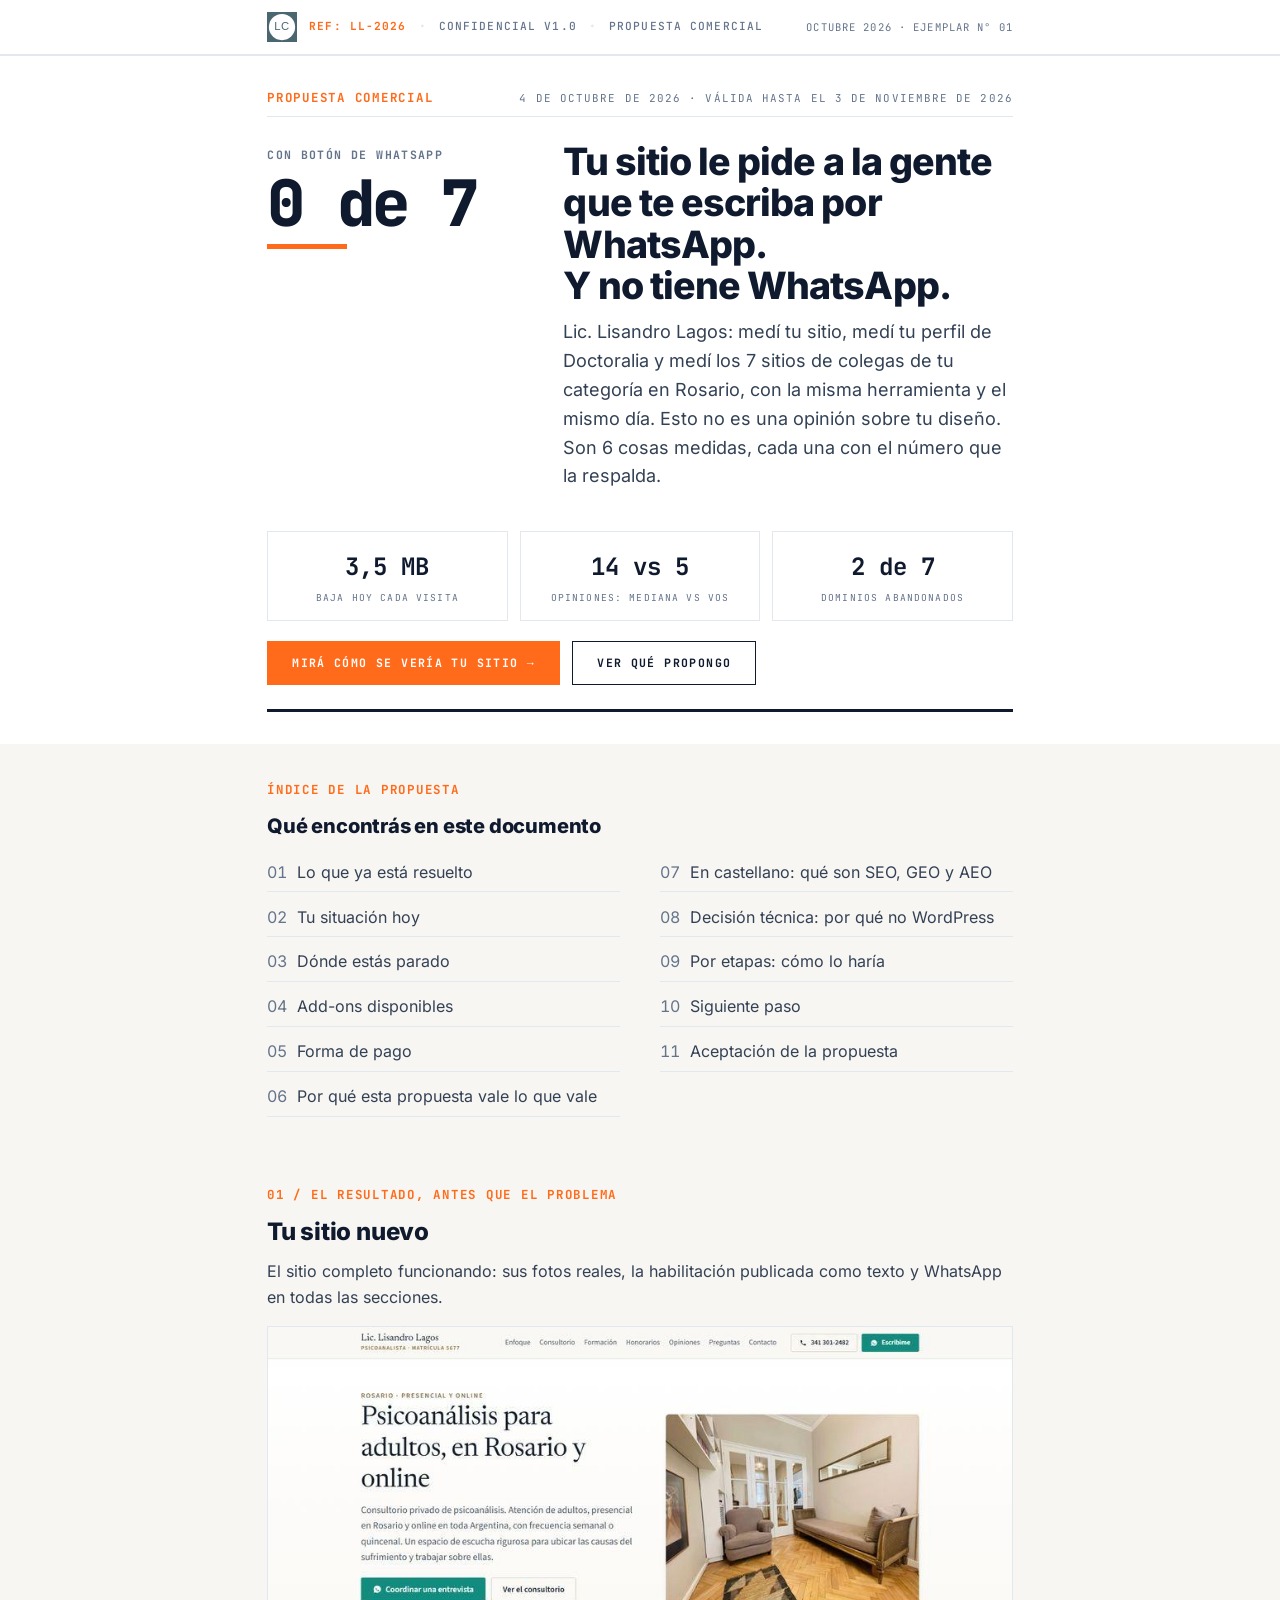
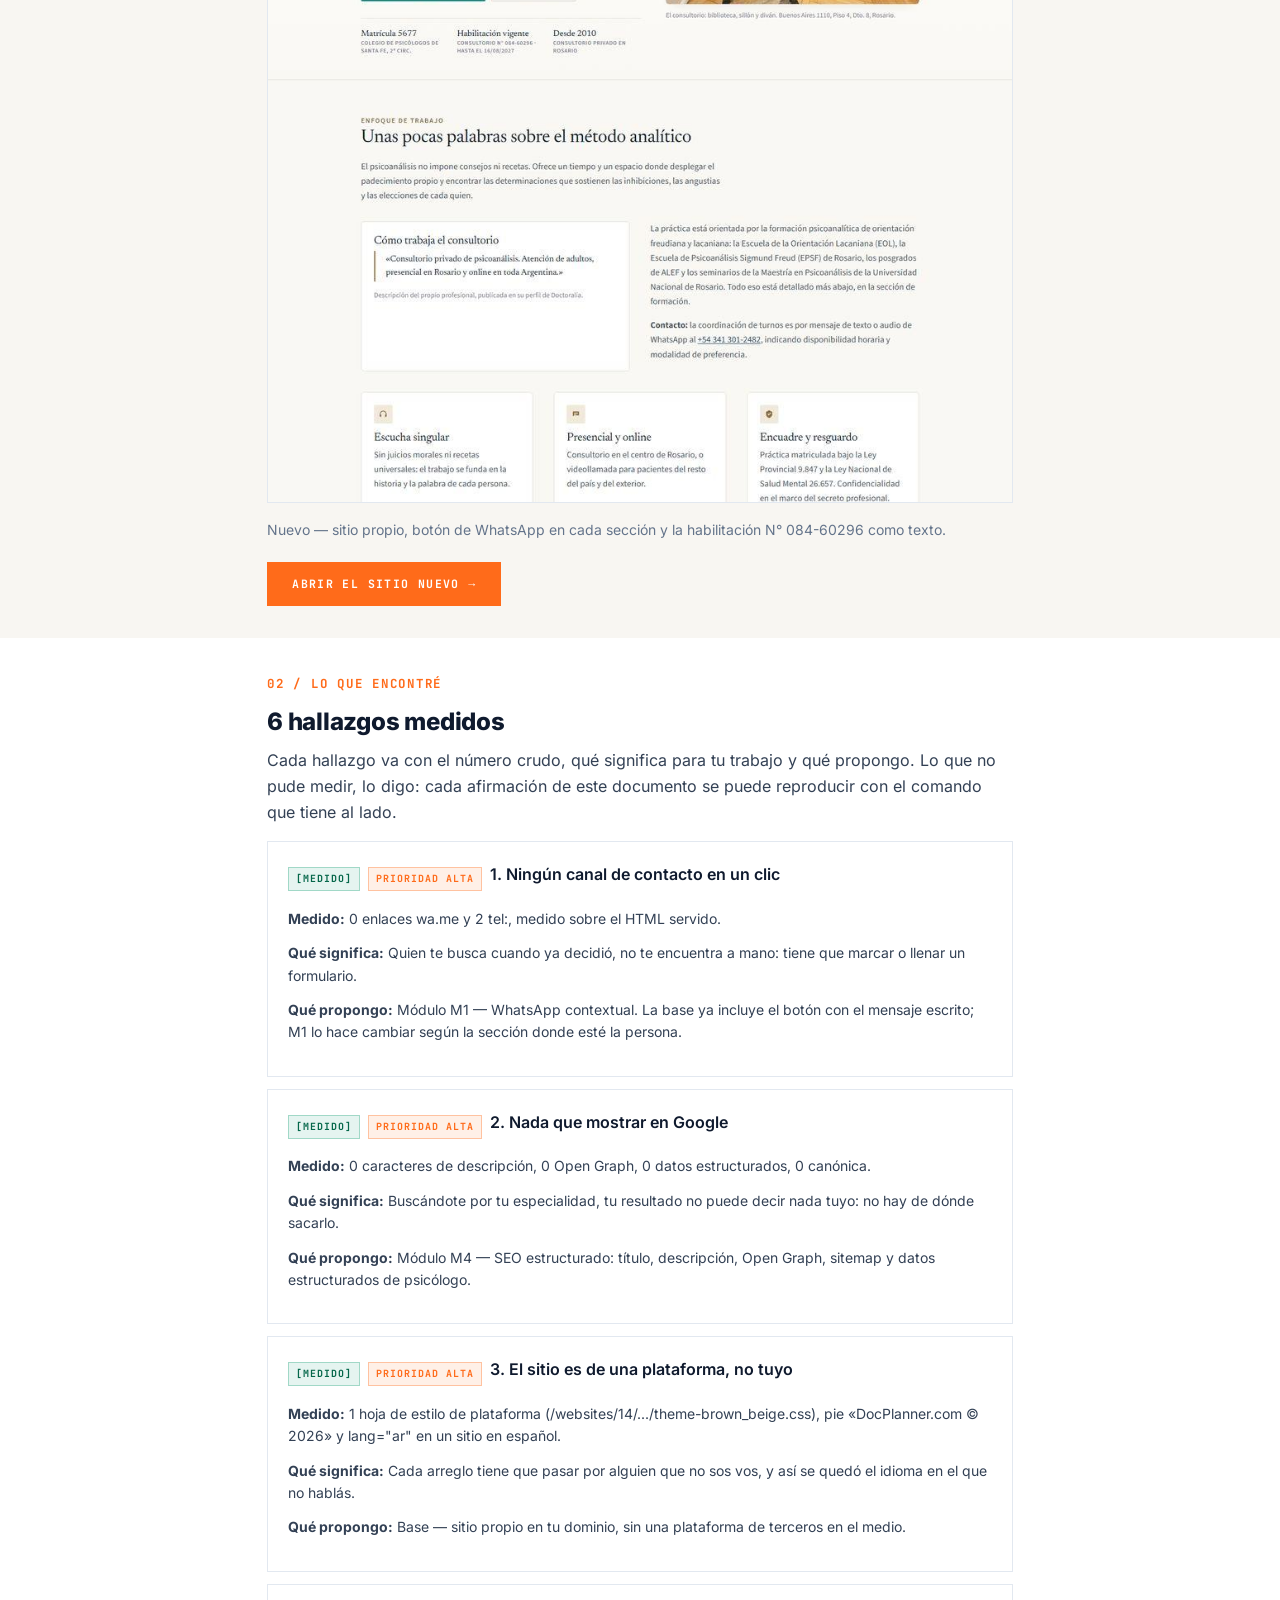
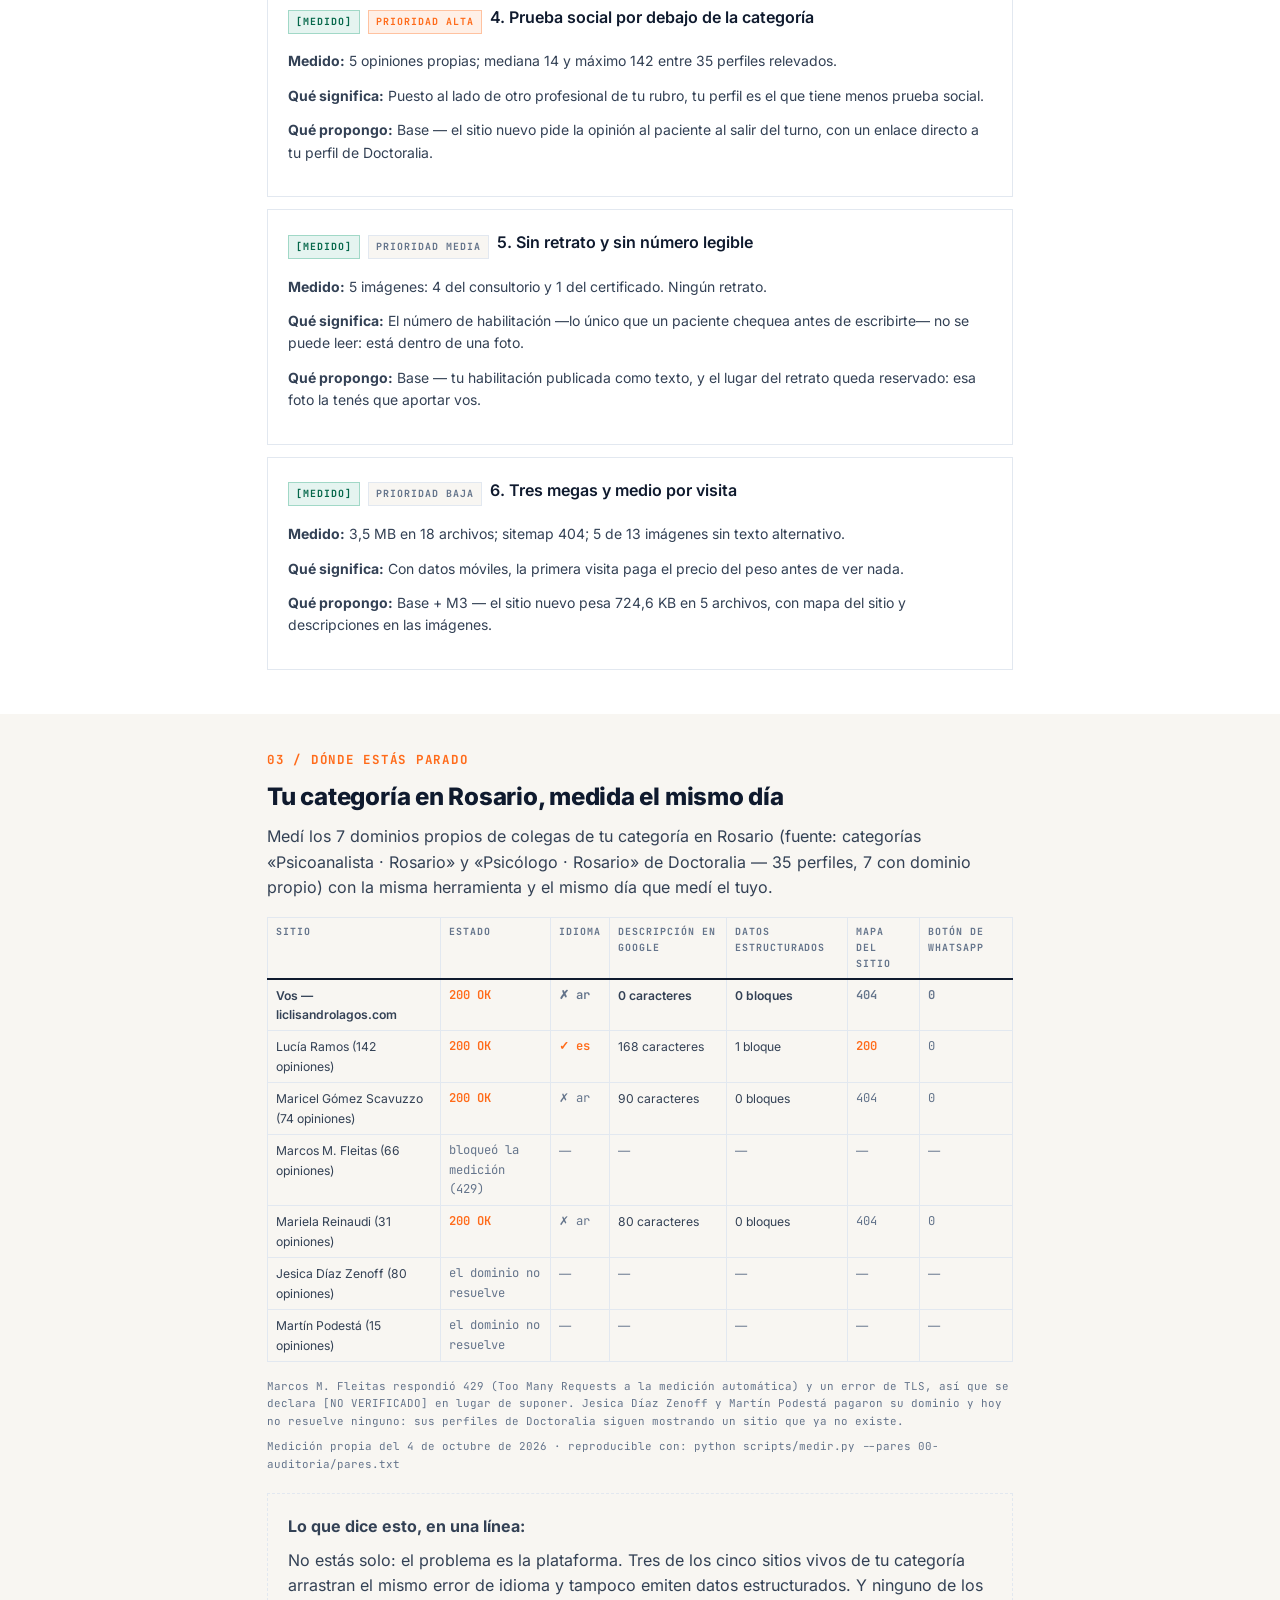
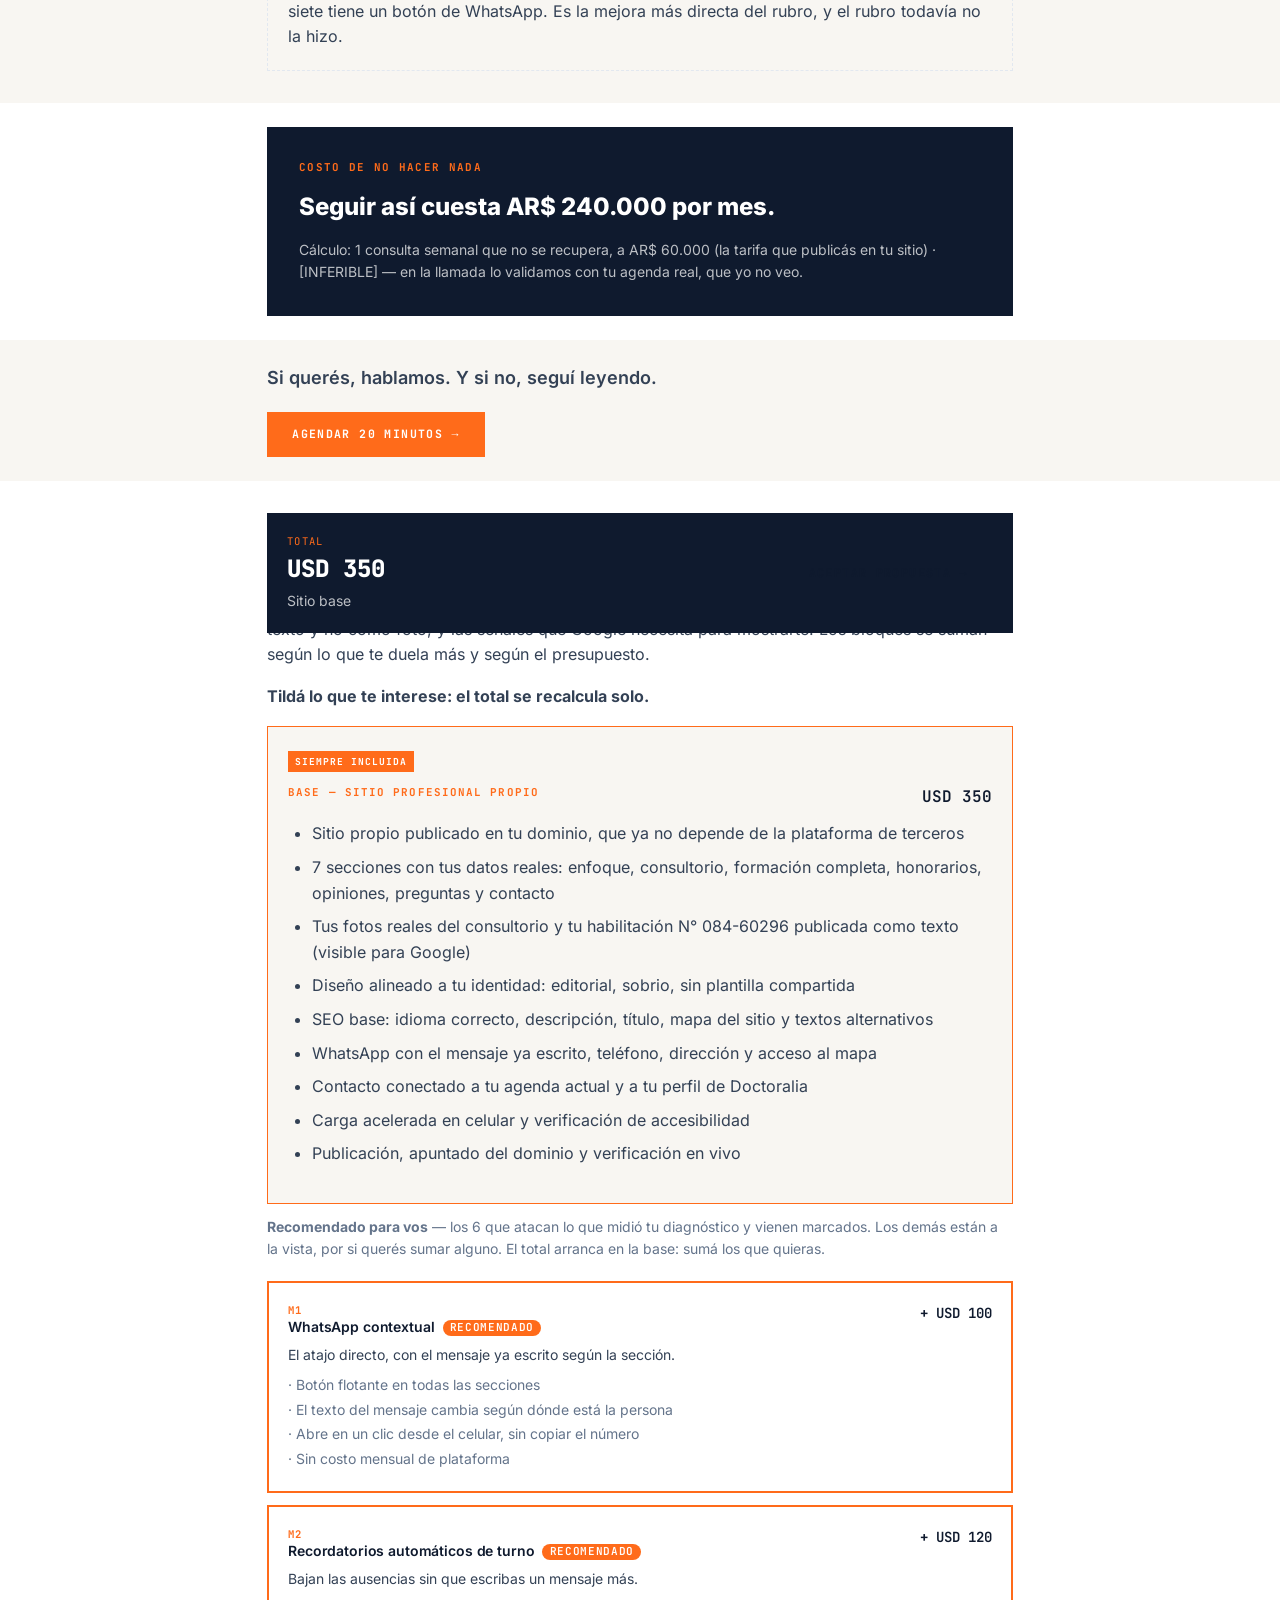
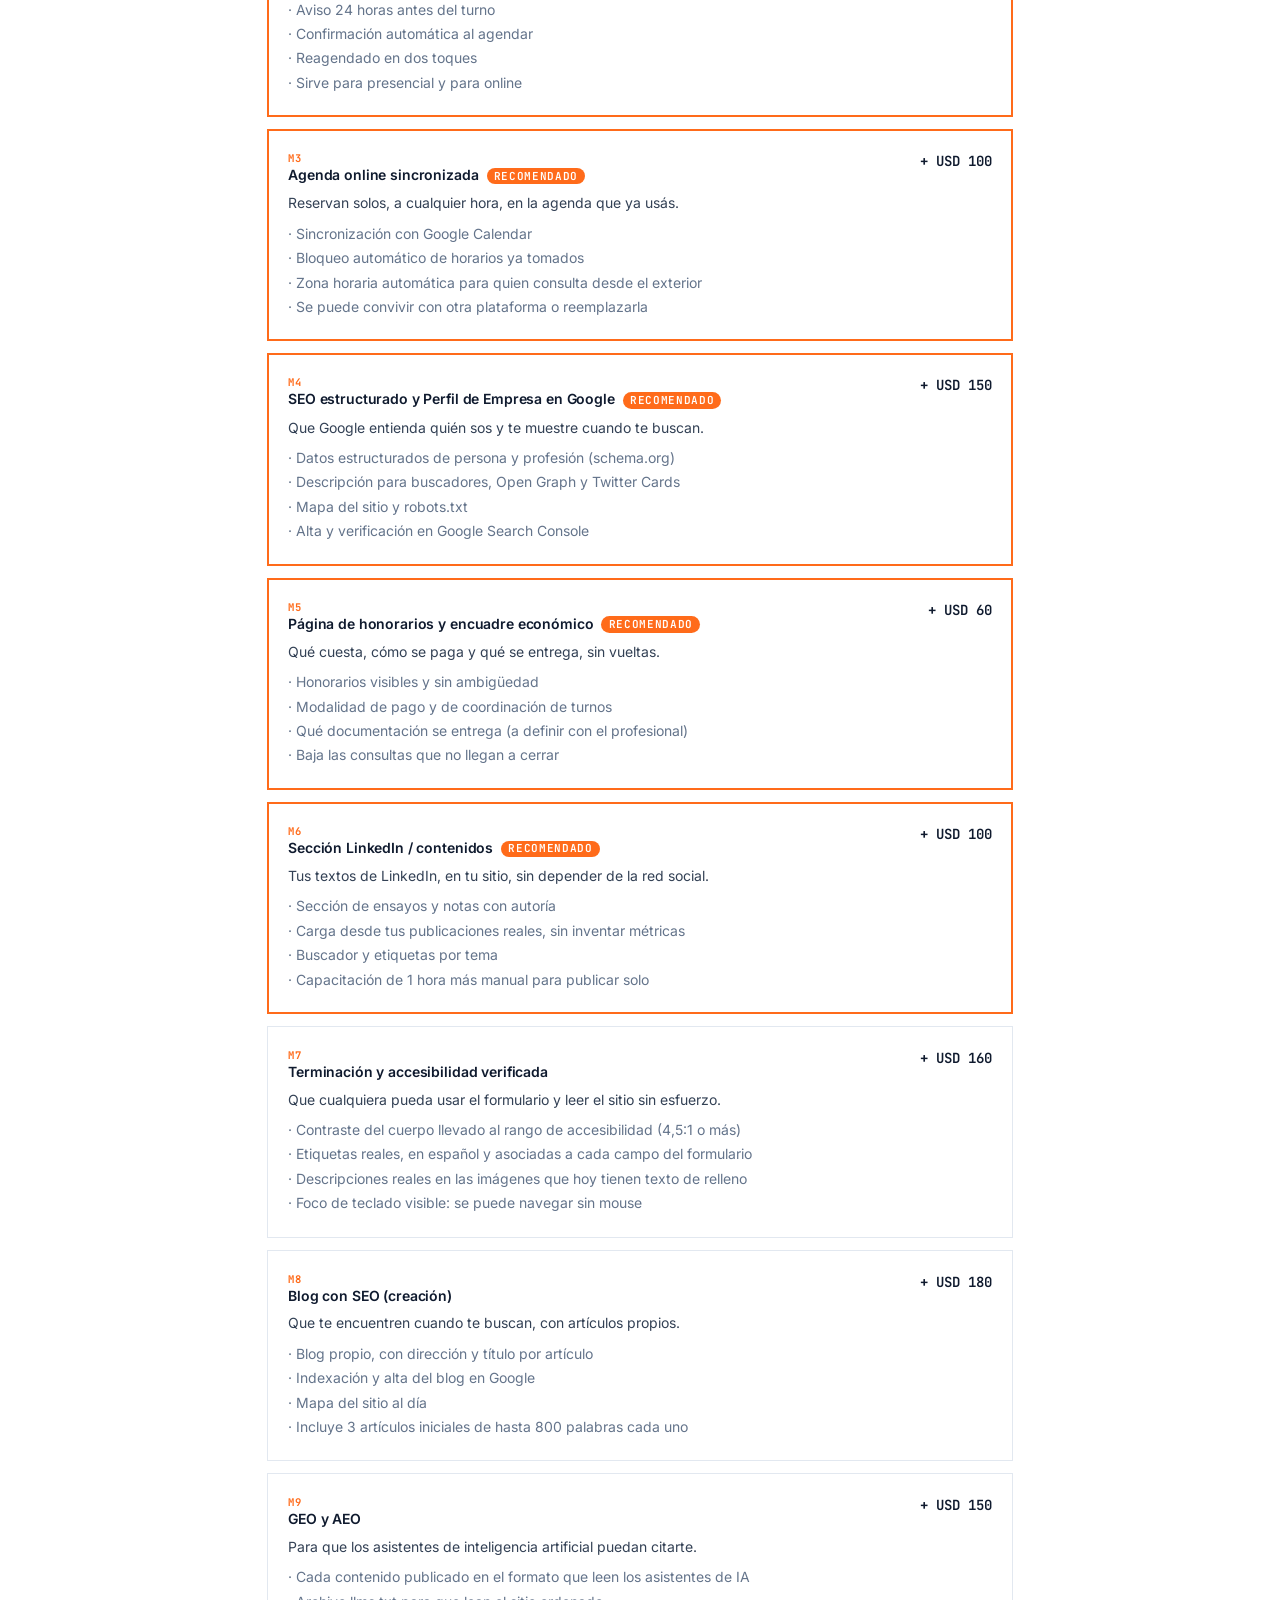
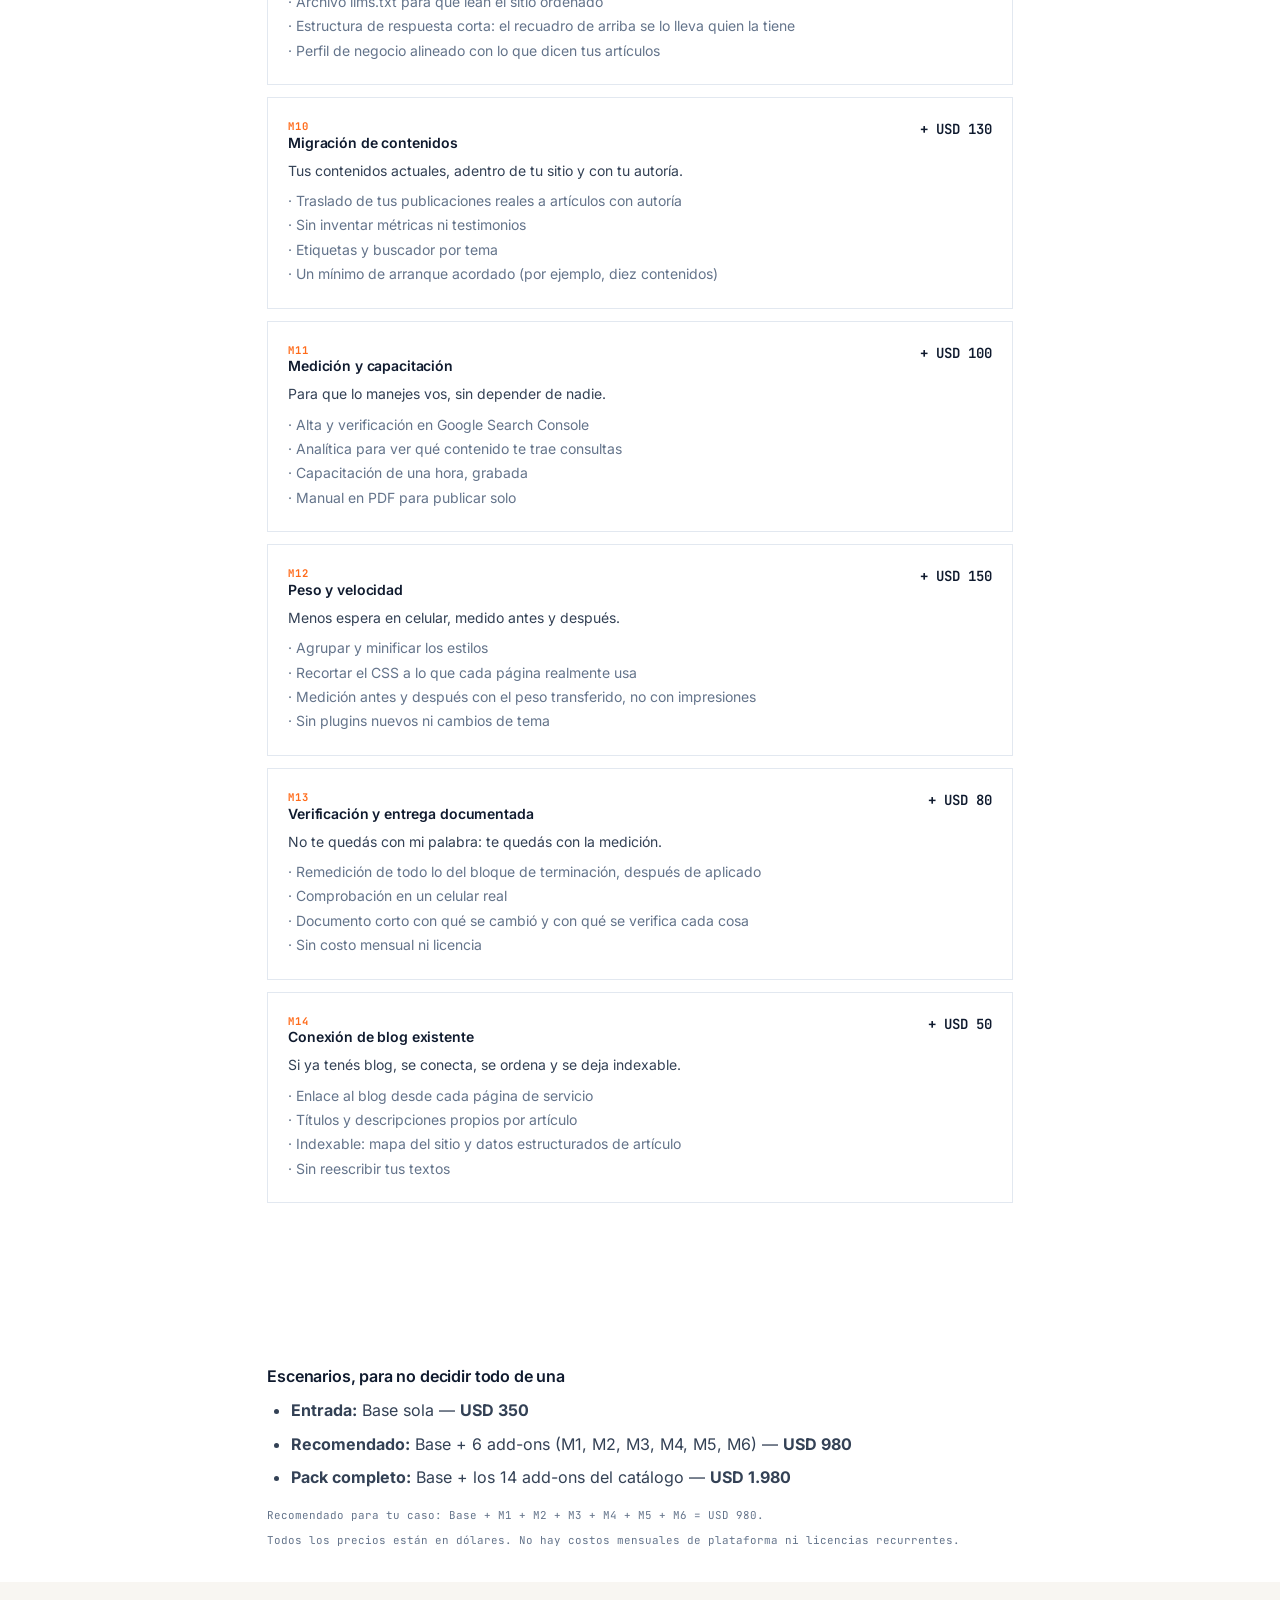
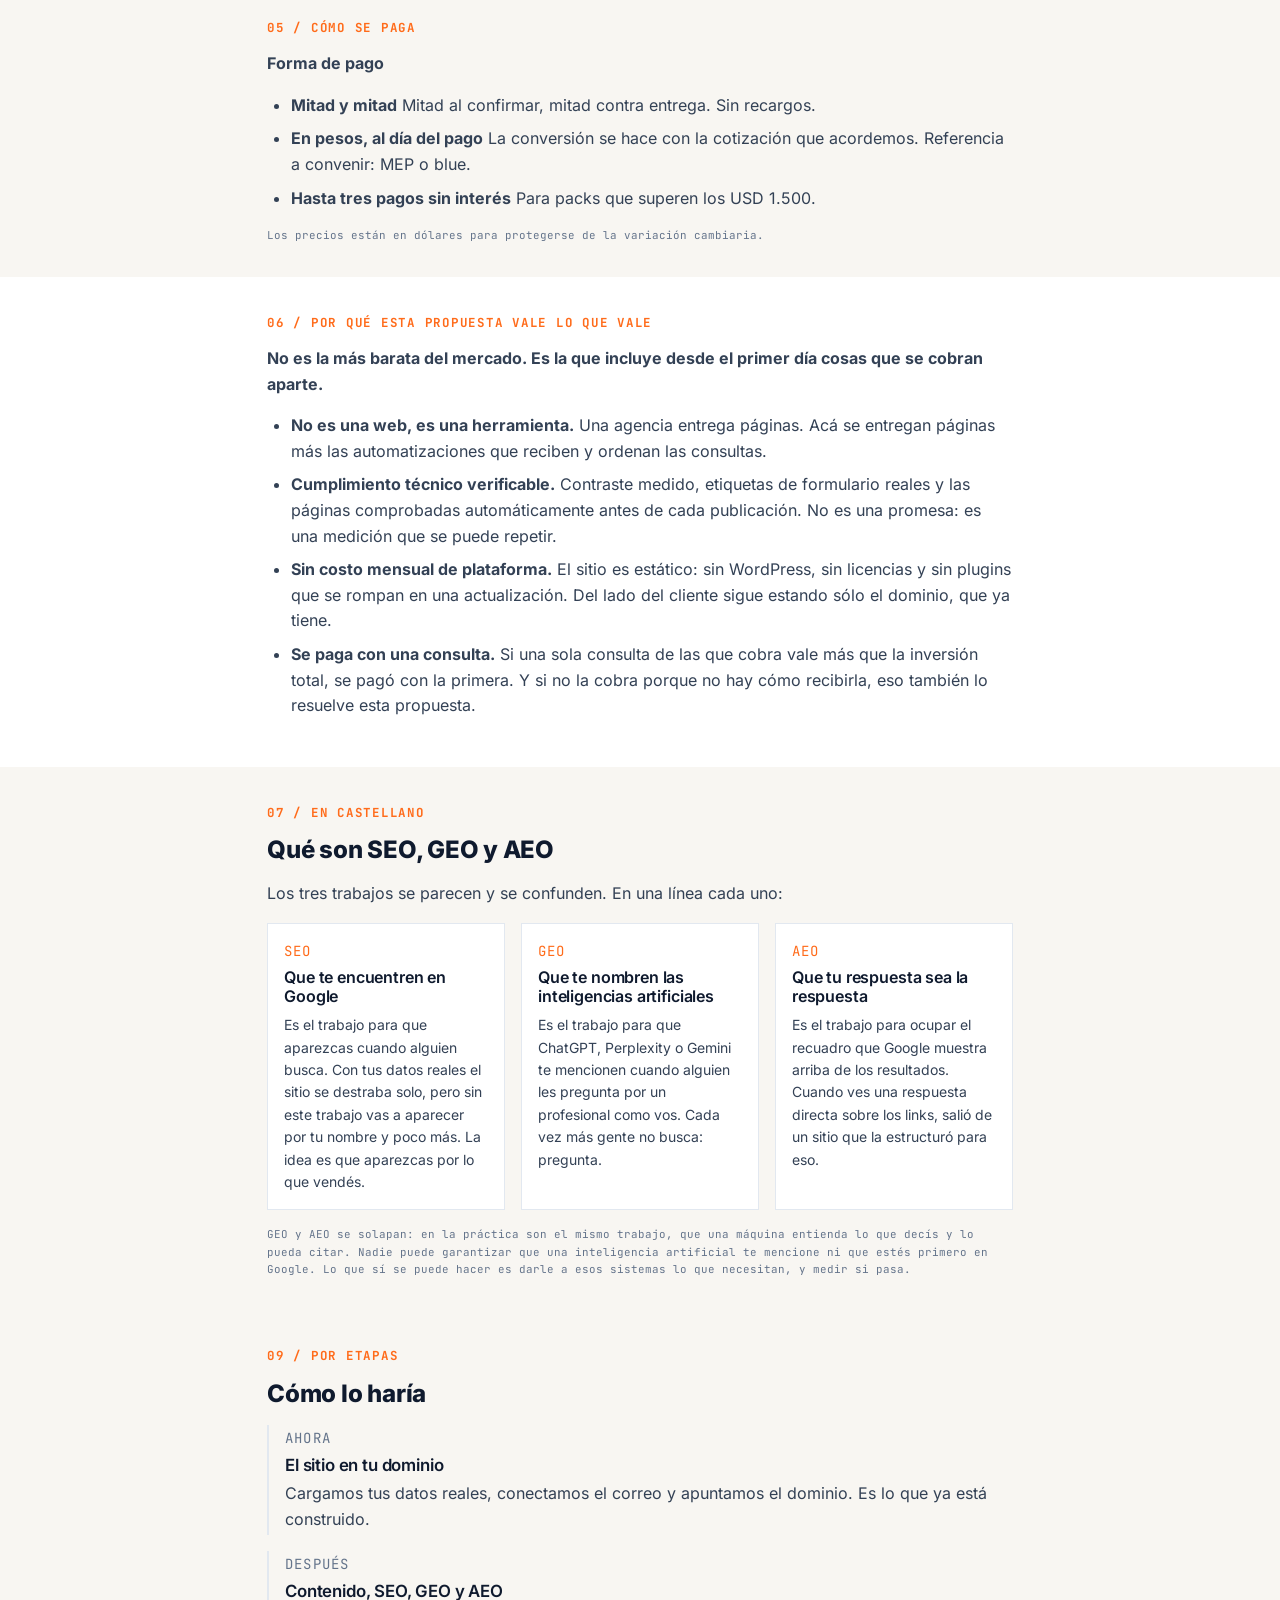
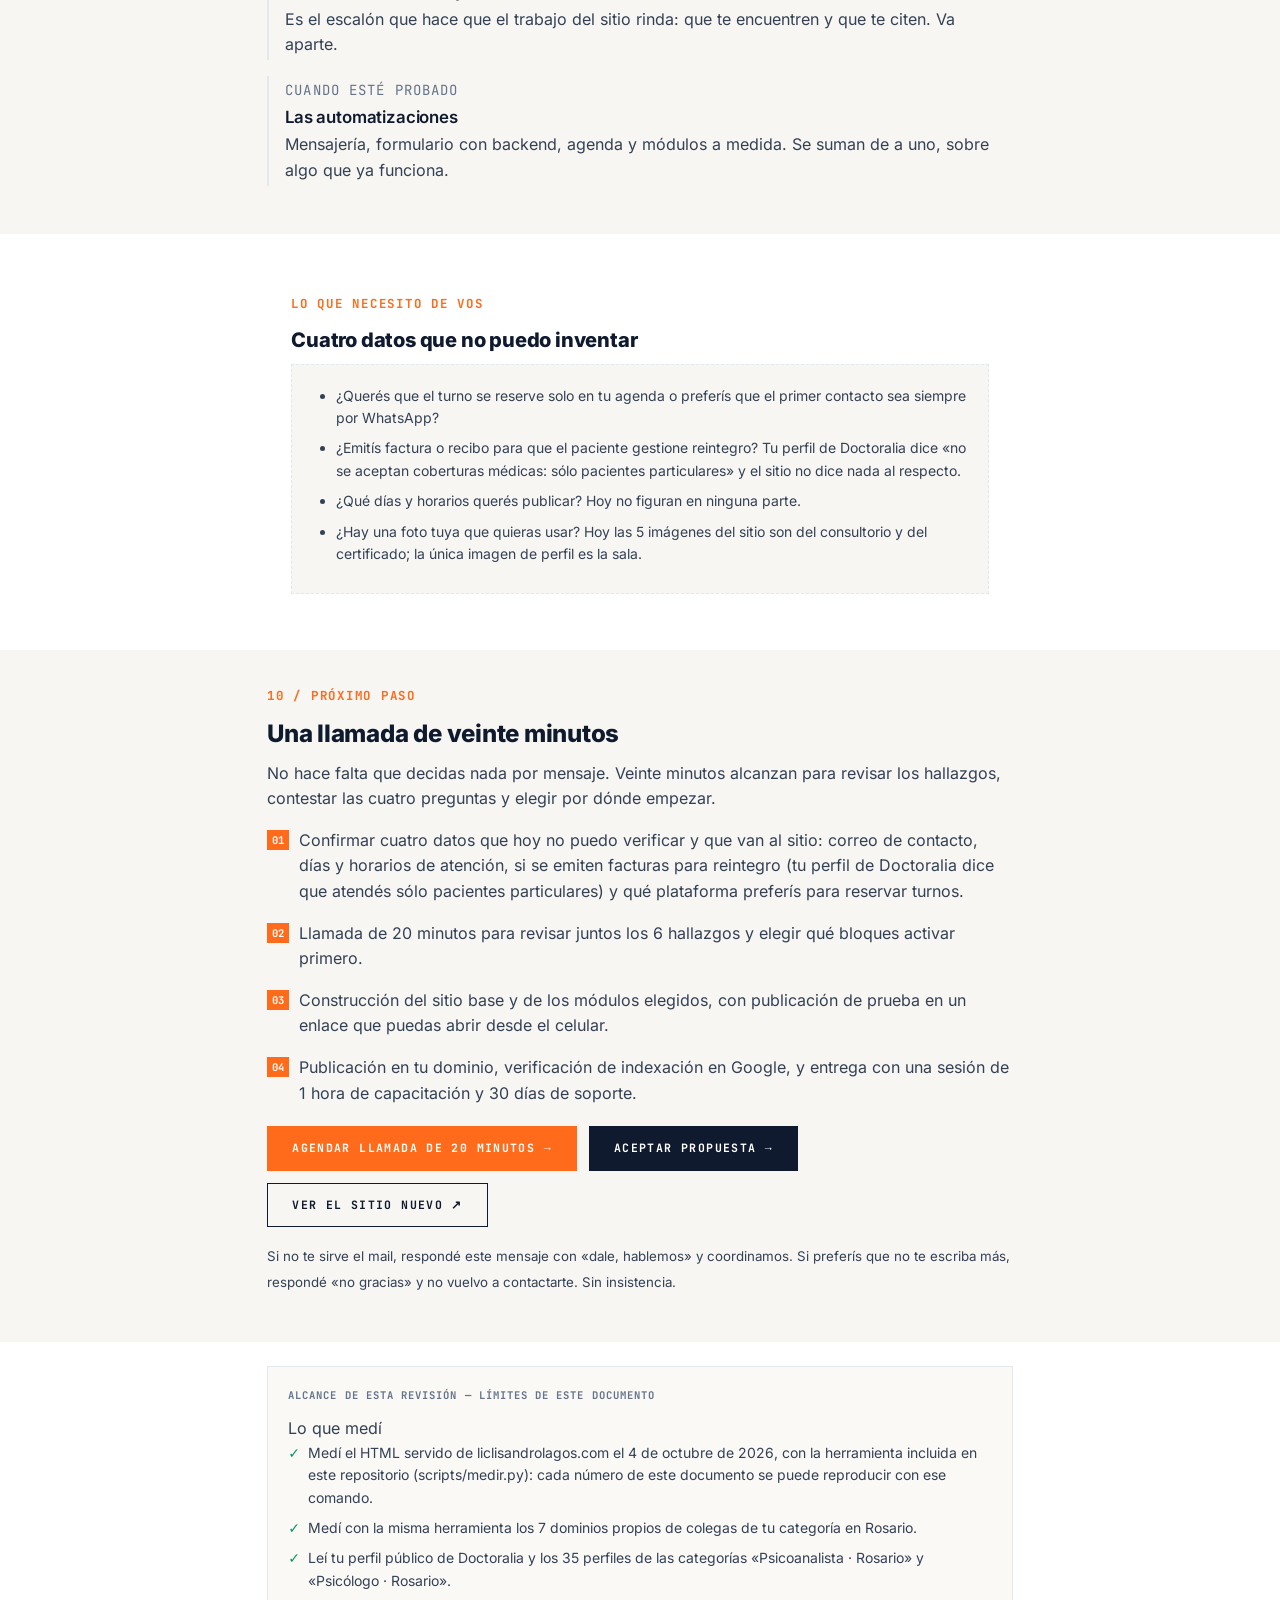
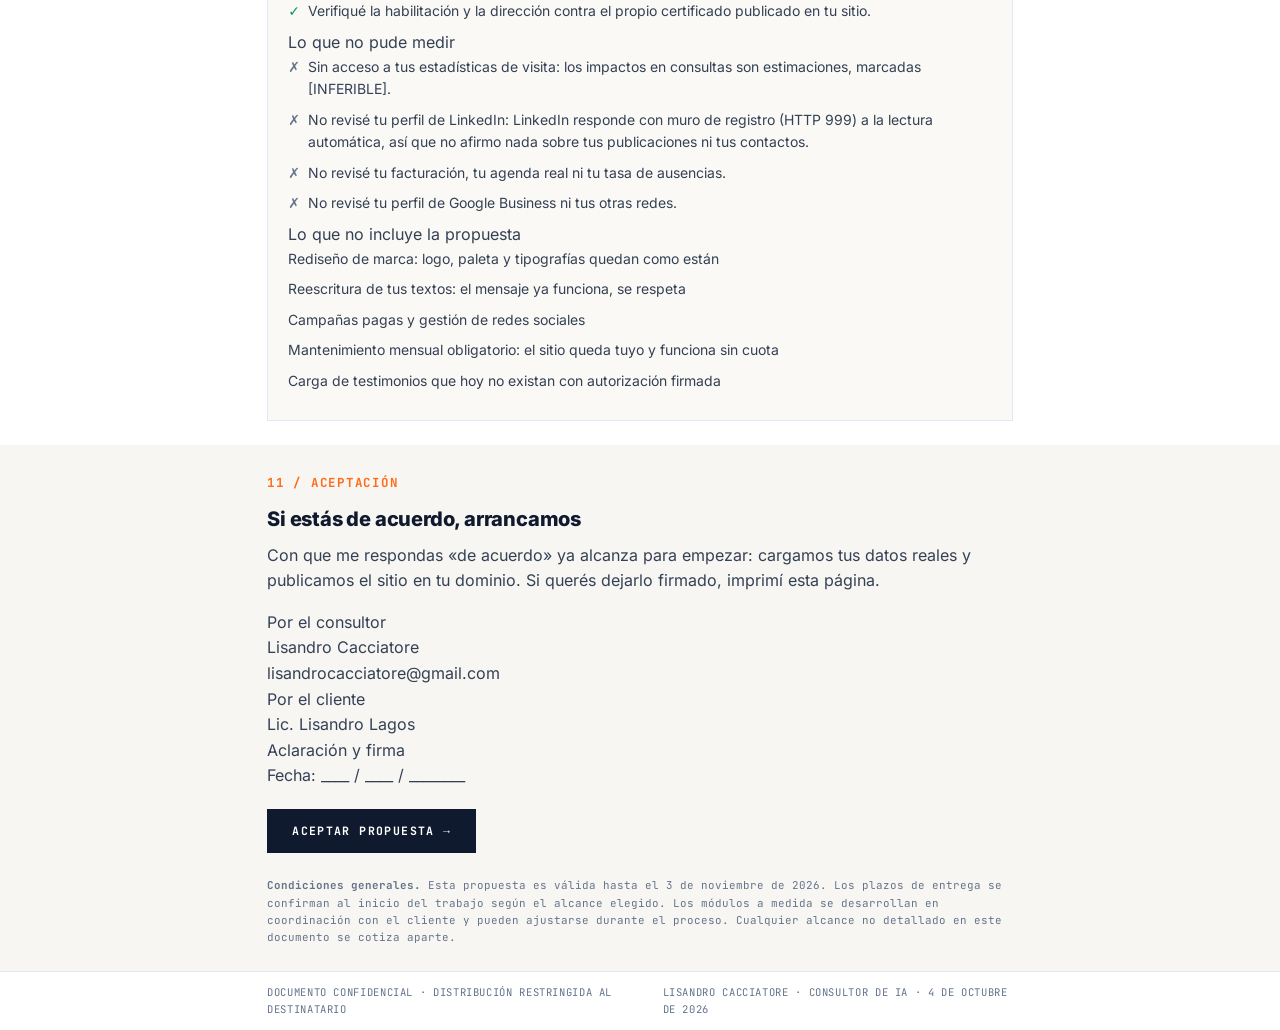
==== commit 31aba5a5: "folio: la referencia no cuenta el tratamiento del nombre «Lic. Lisandro Lagos» daba LLL-2026 y «Lic." ====
--- a/01-propuesta/propuesta.html
+++ b/01-propuesta/propuesta.html
@@ -733,7 +733,7 @@
   <circle cx="32" cy="32" r="28" fill="white"/>
   <text x="50%" y="50%" dominant-baseline="middle" text-anchor="middle" fill="#4A6770" font-size="24" font-family="Montserrat,Arial,sans-serif">LC</text>
 </svg></span>
-    <span class="folio-ref">REF: LLL-2026</span>
+    <span class="folio-ref">REF: LL-2026</span>
     <span class="folio-sep">•</span>
     <span class="folio-muted">CONFIDENCIAL V1.0</span>
     <span class="folio-sep">•</span>
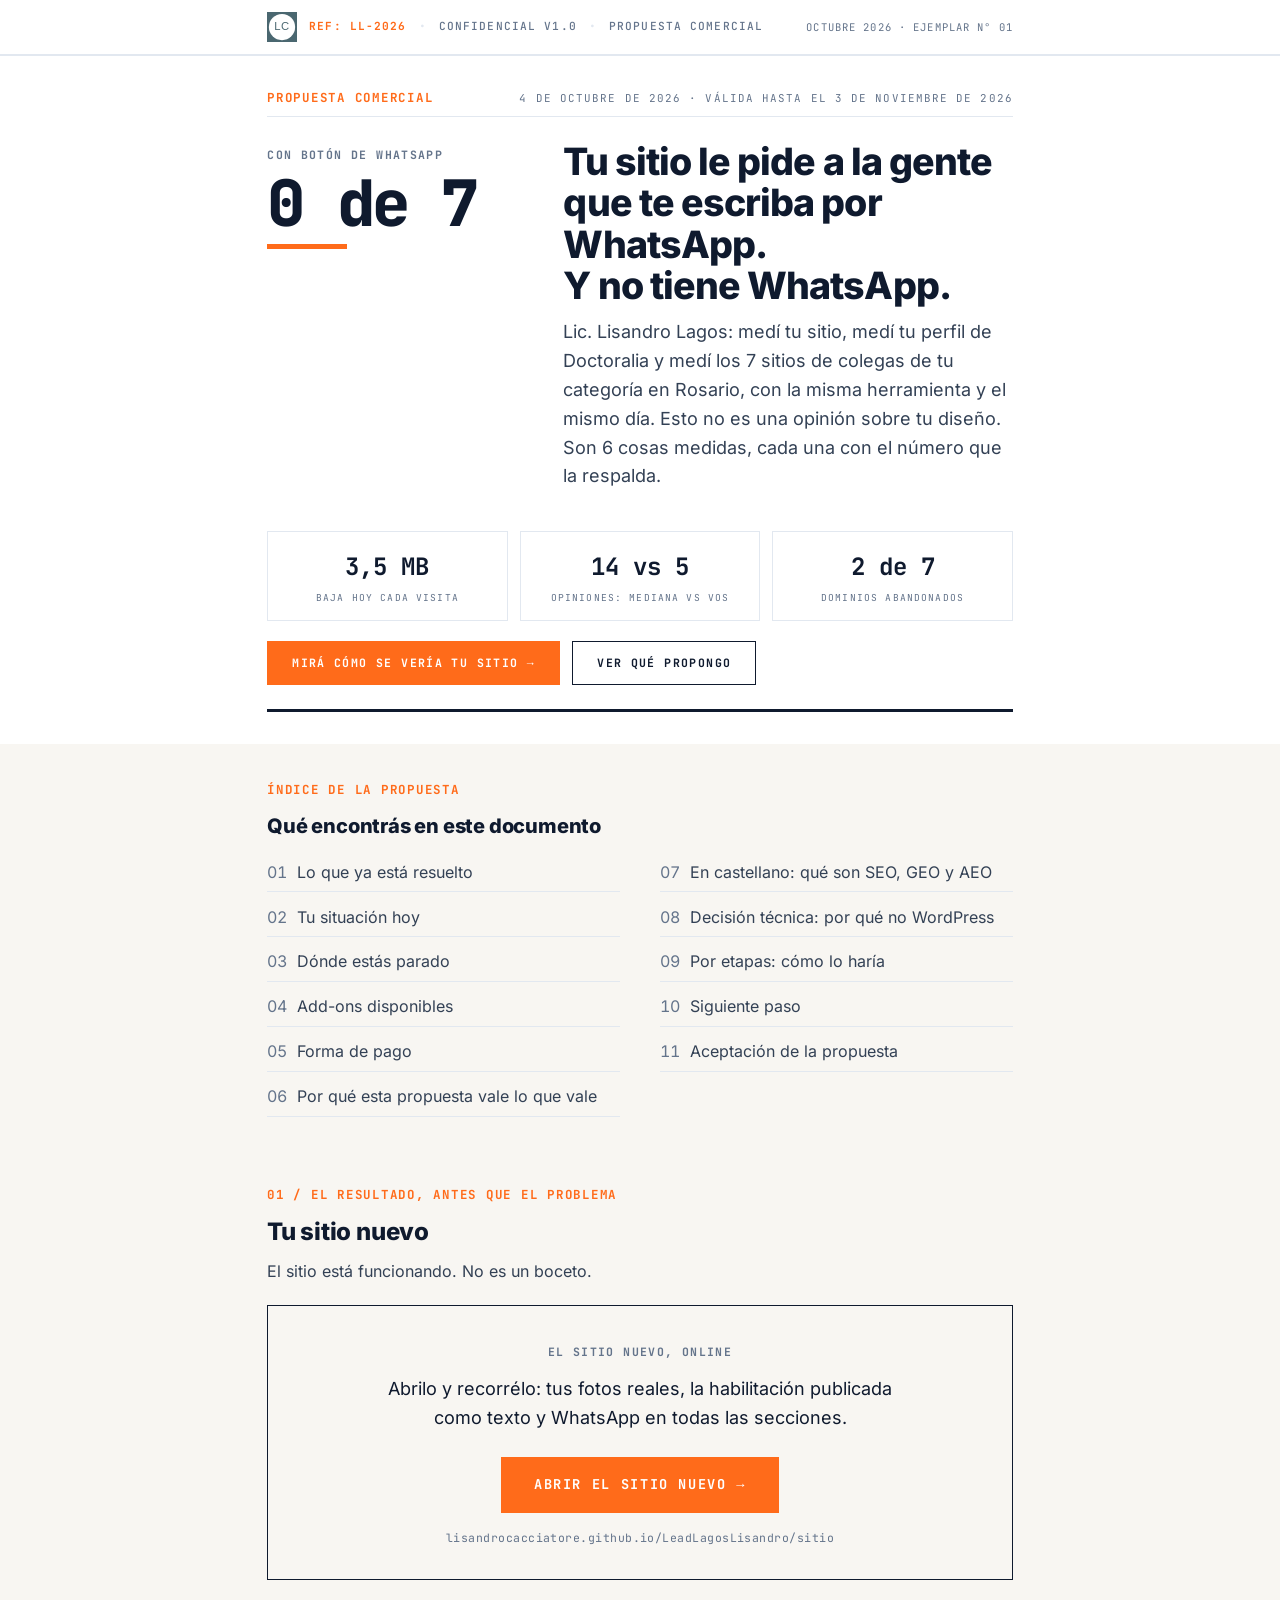
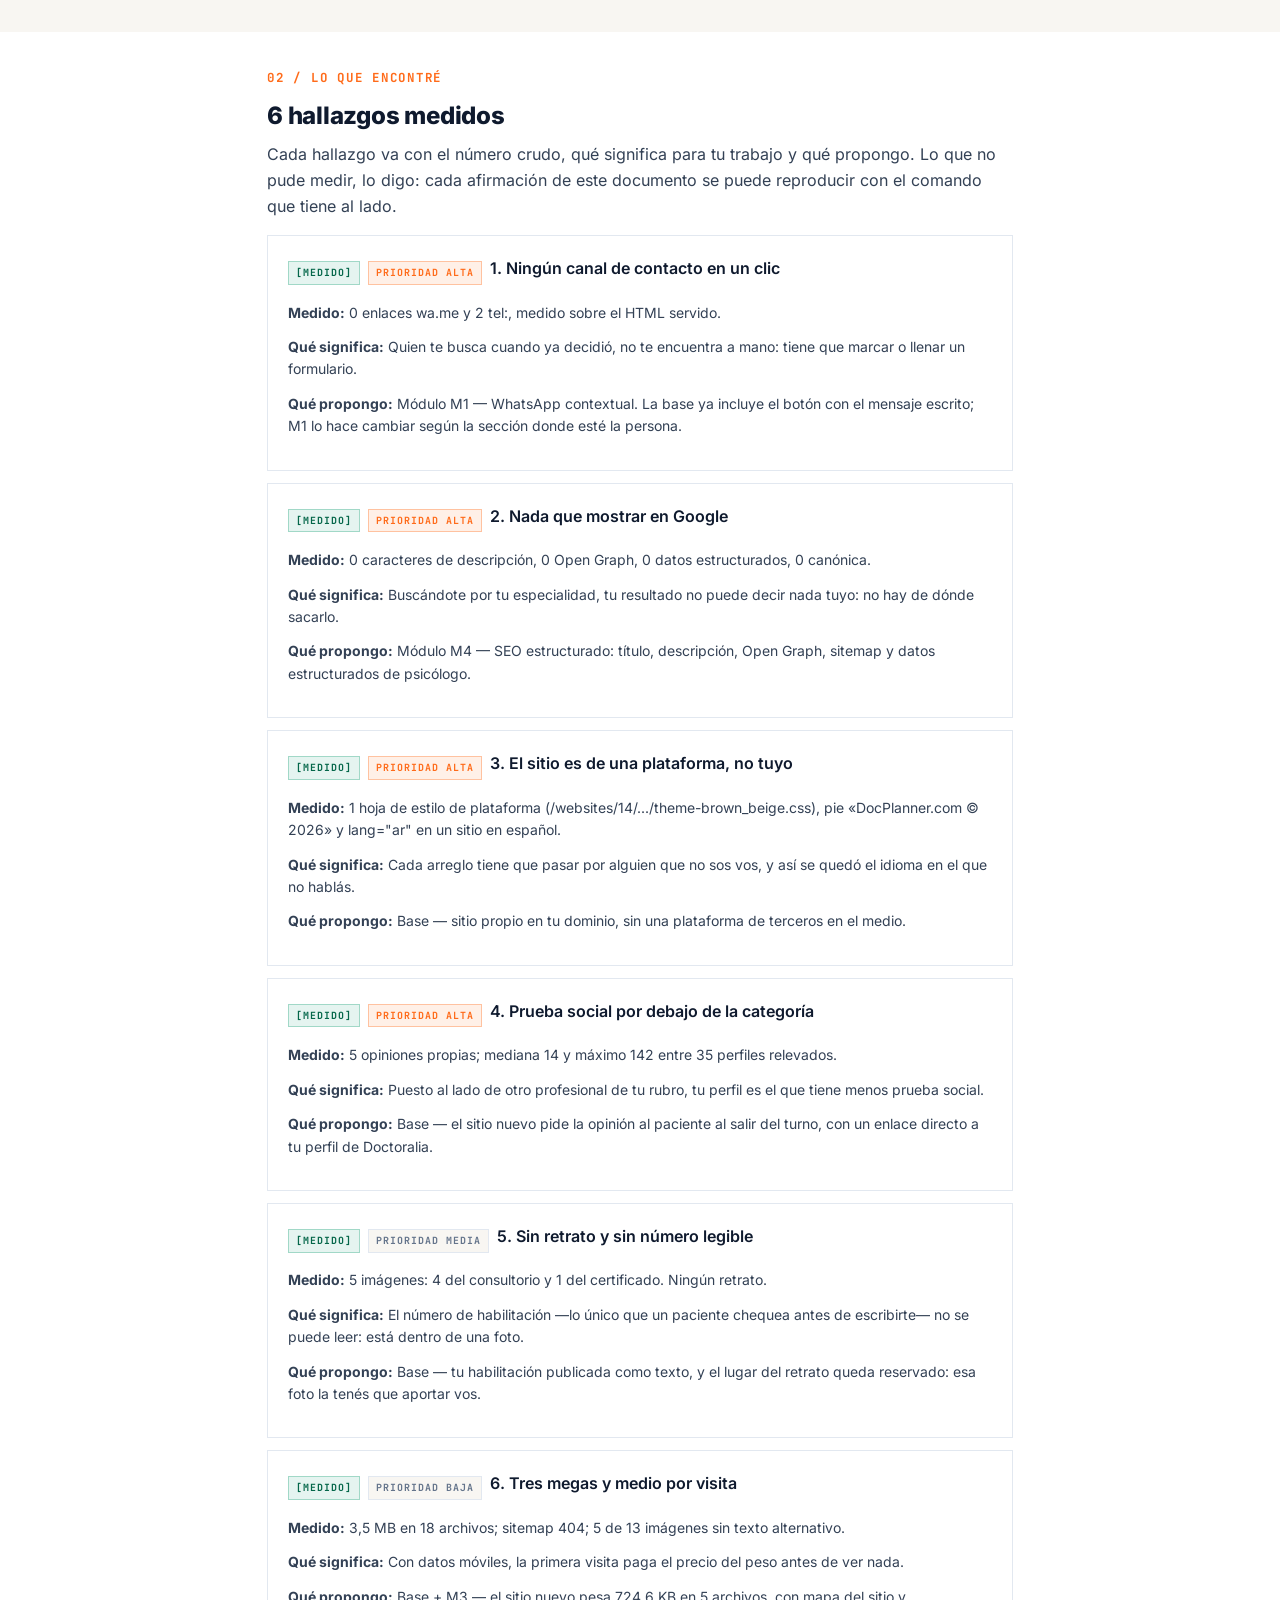
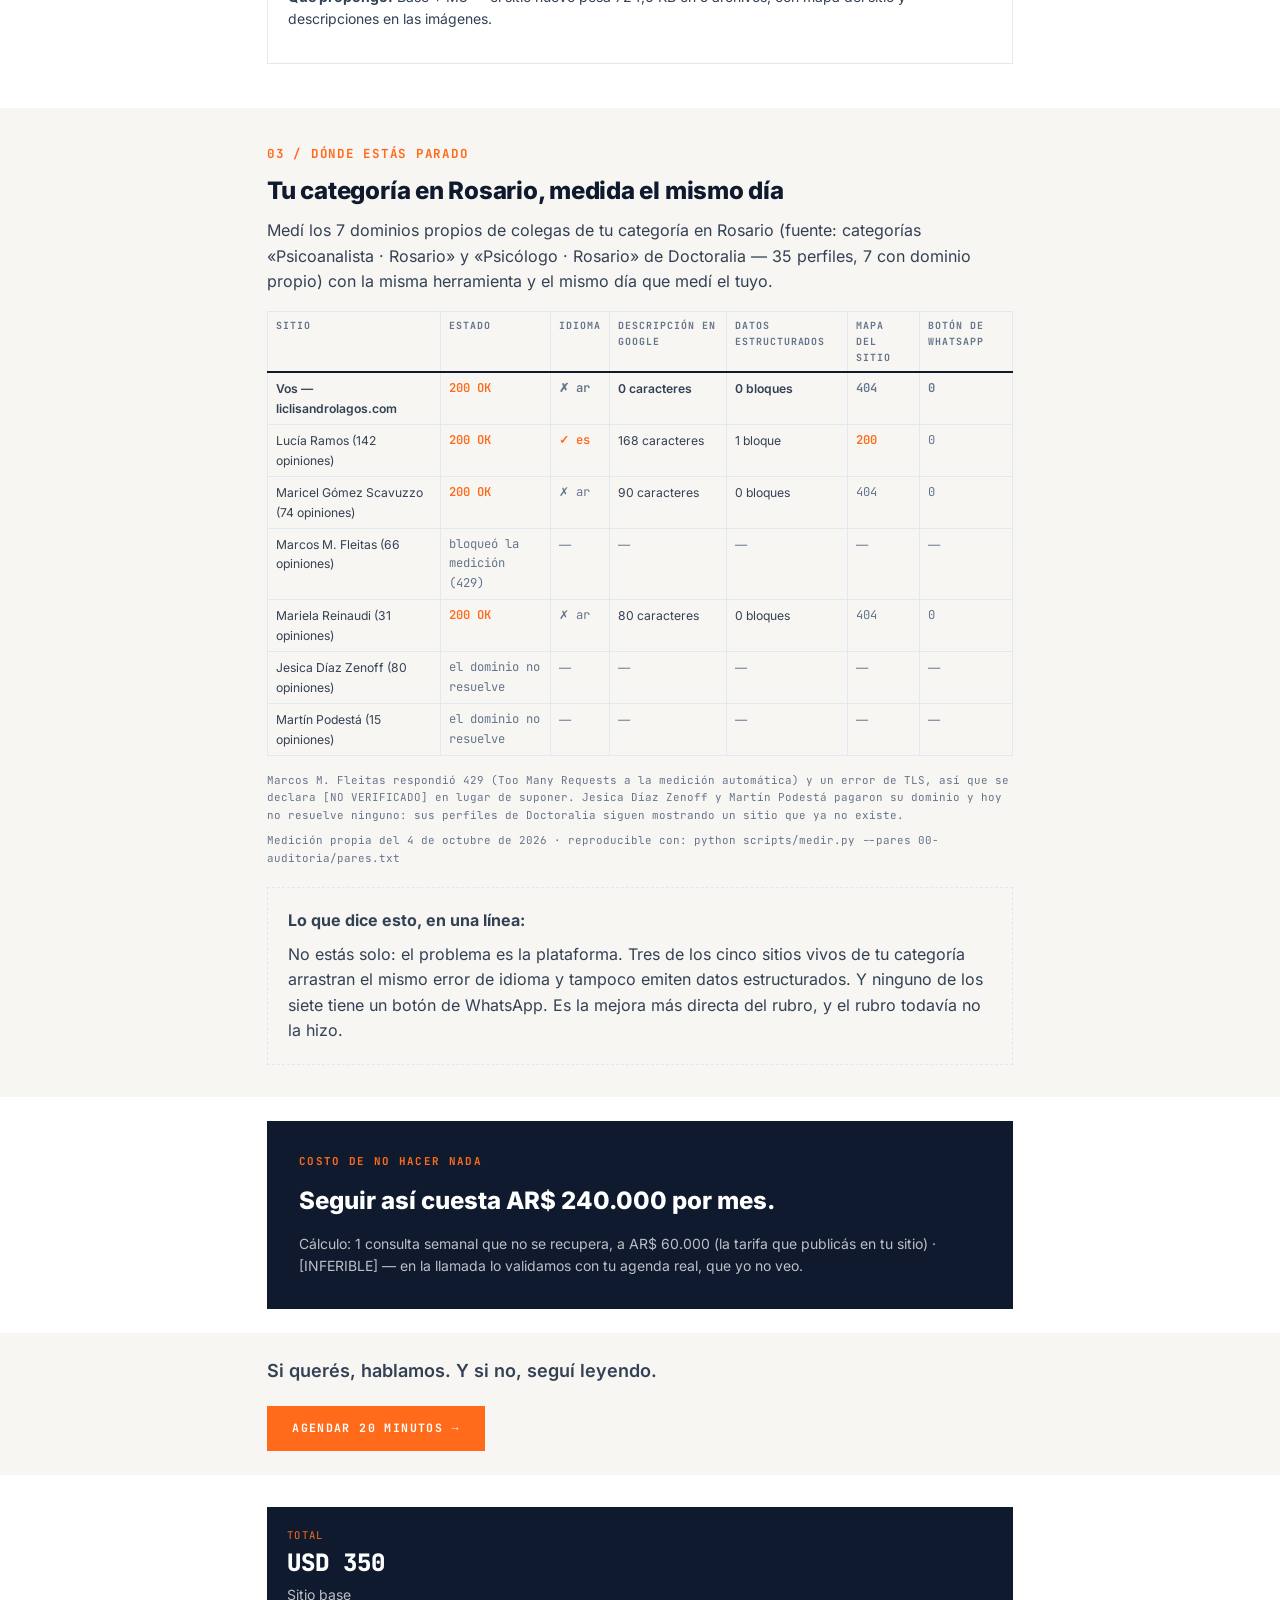
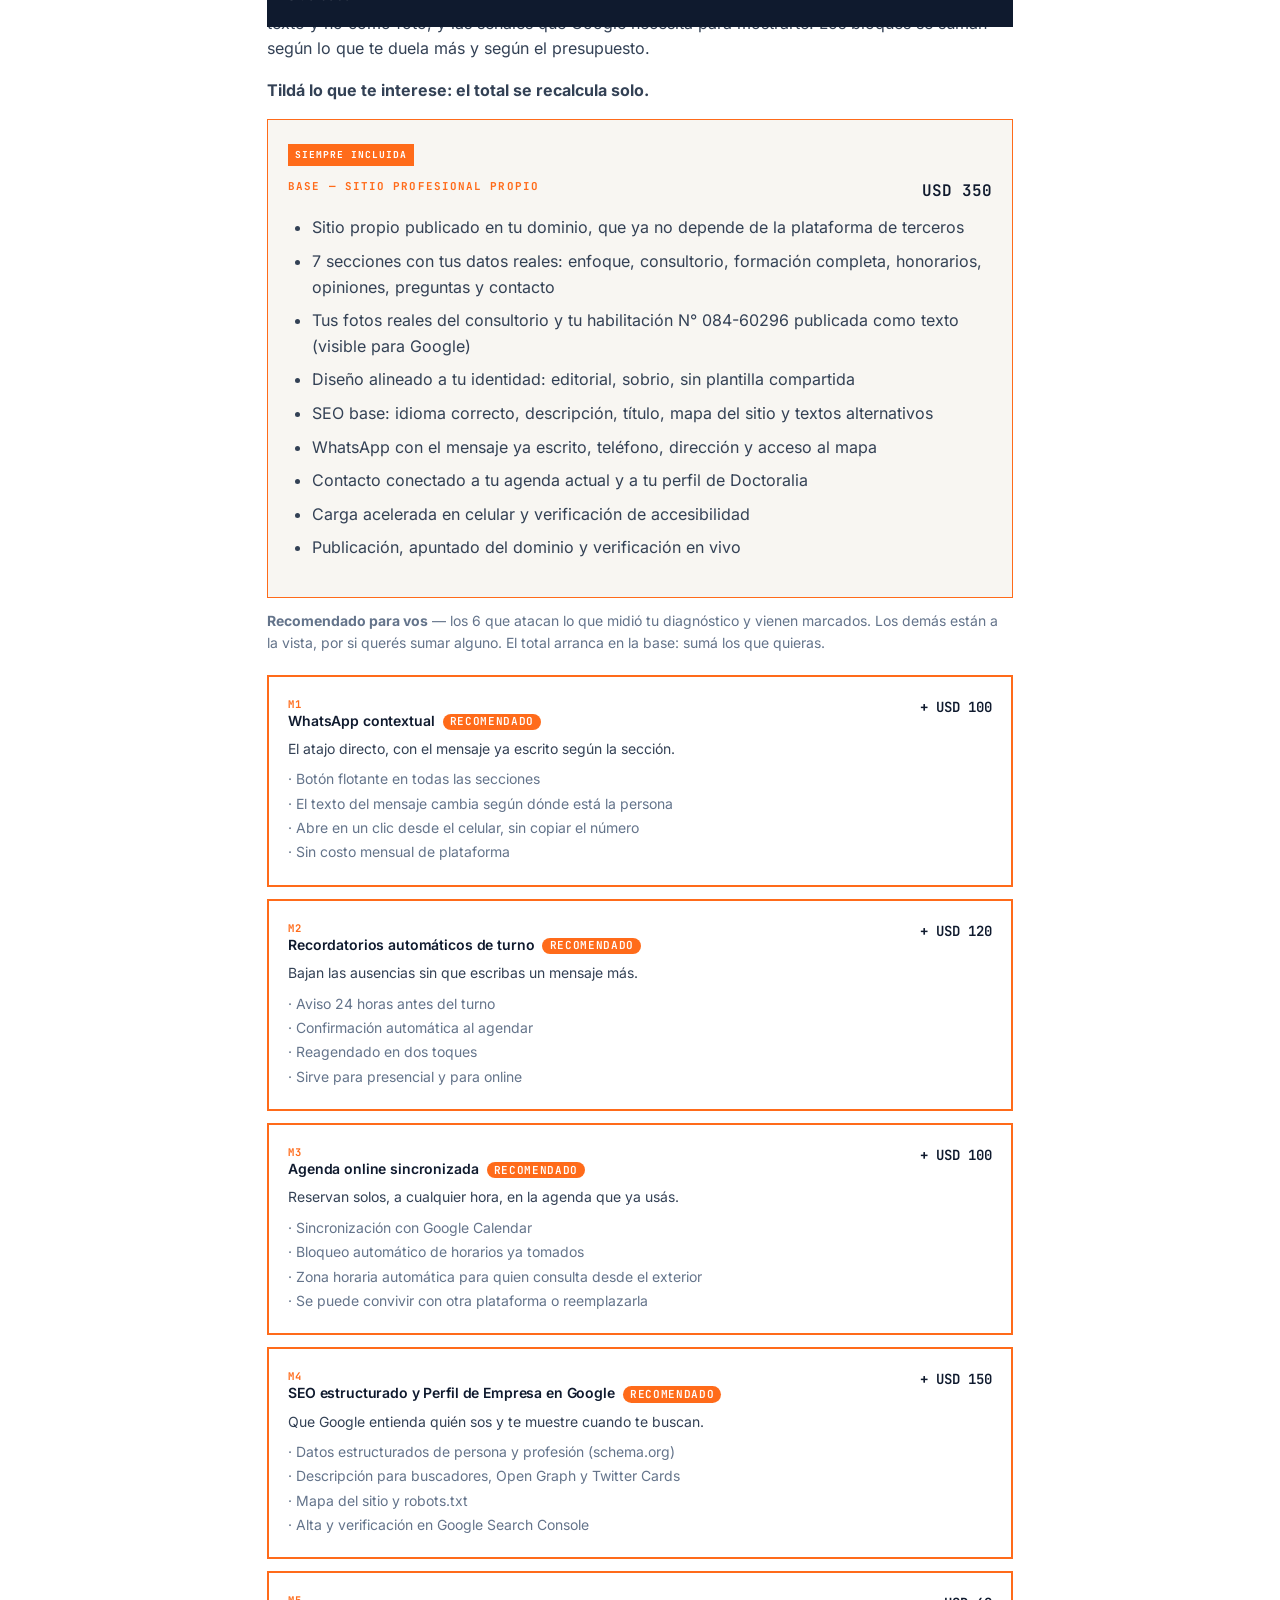
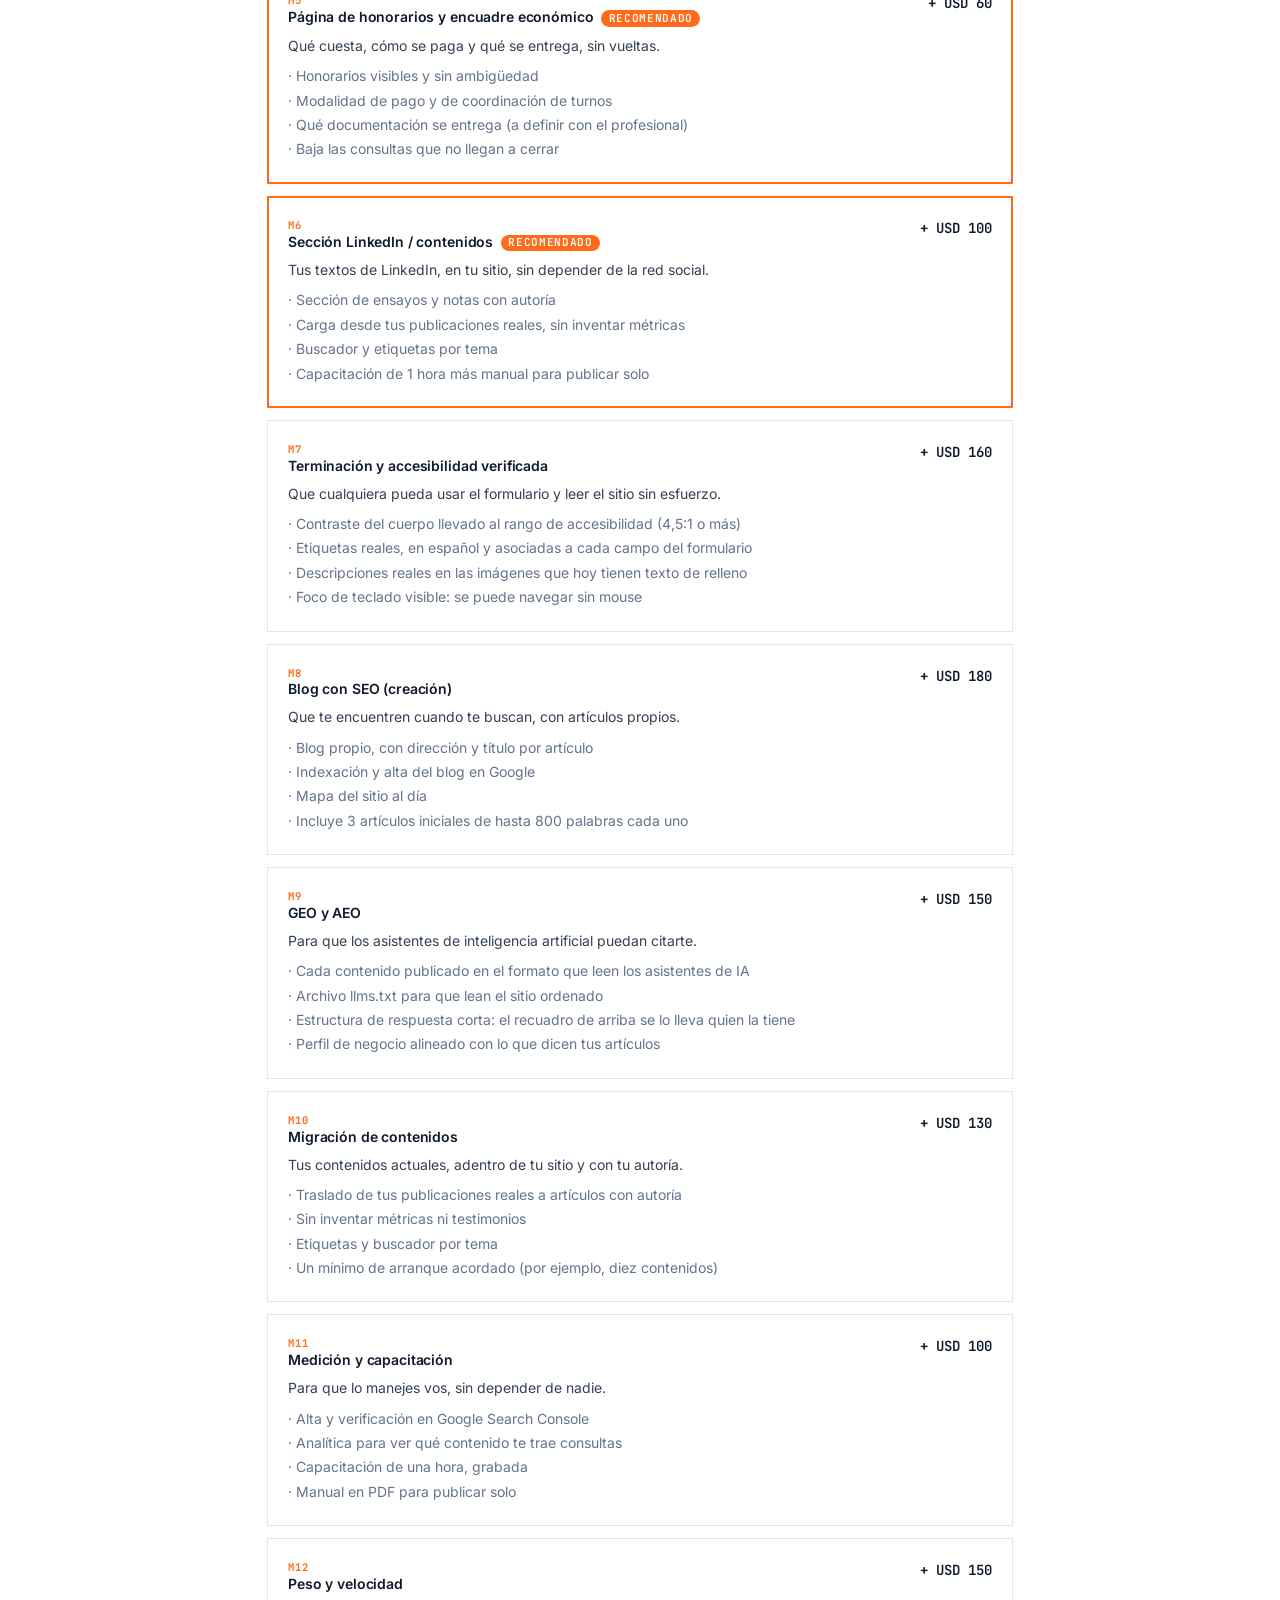
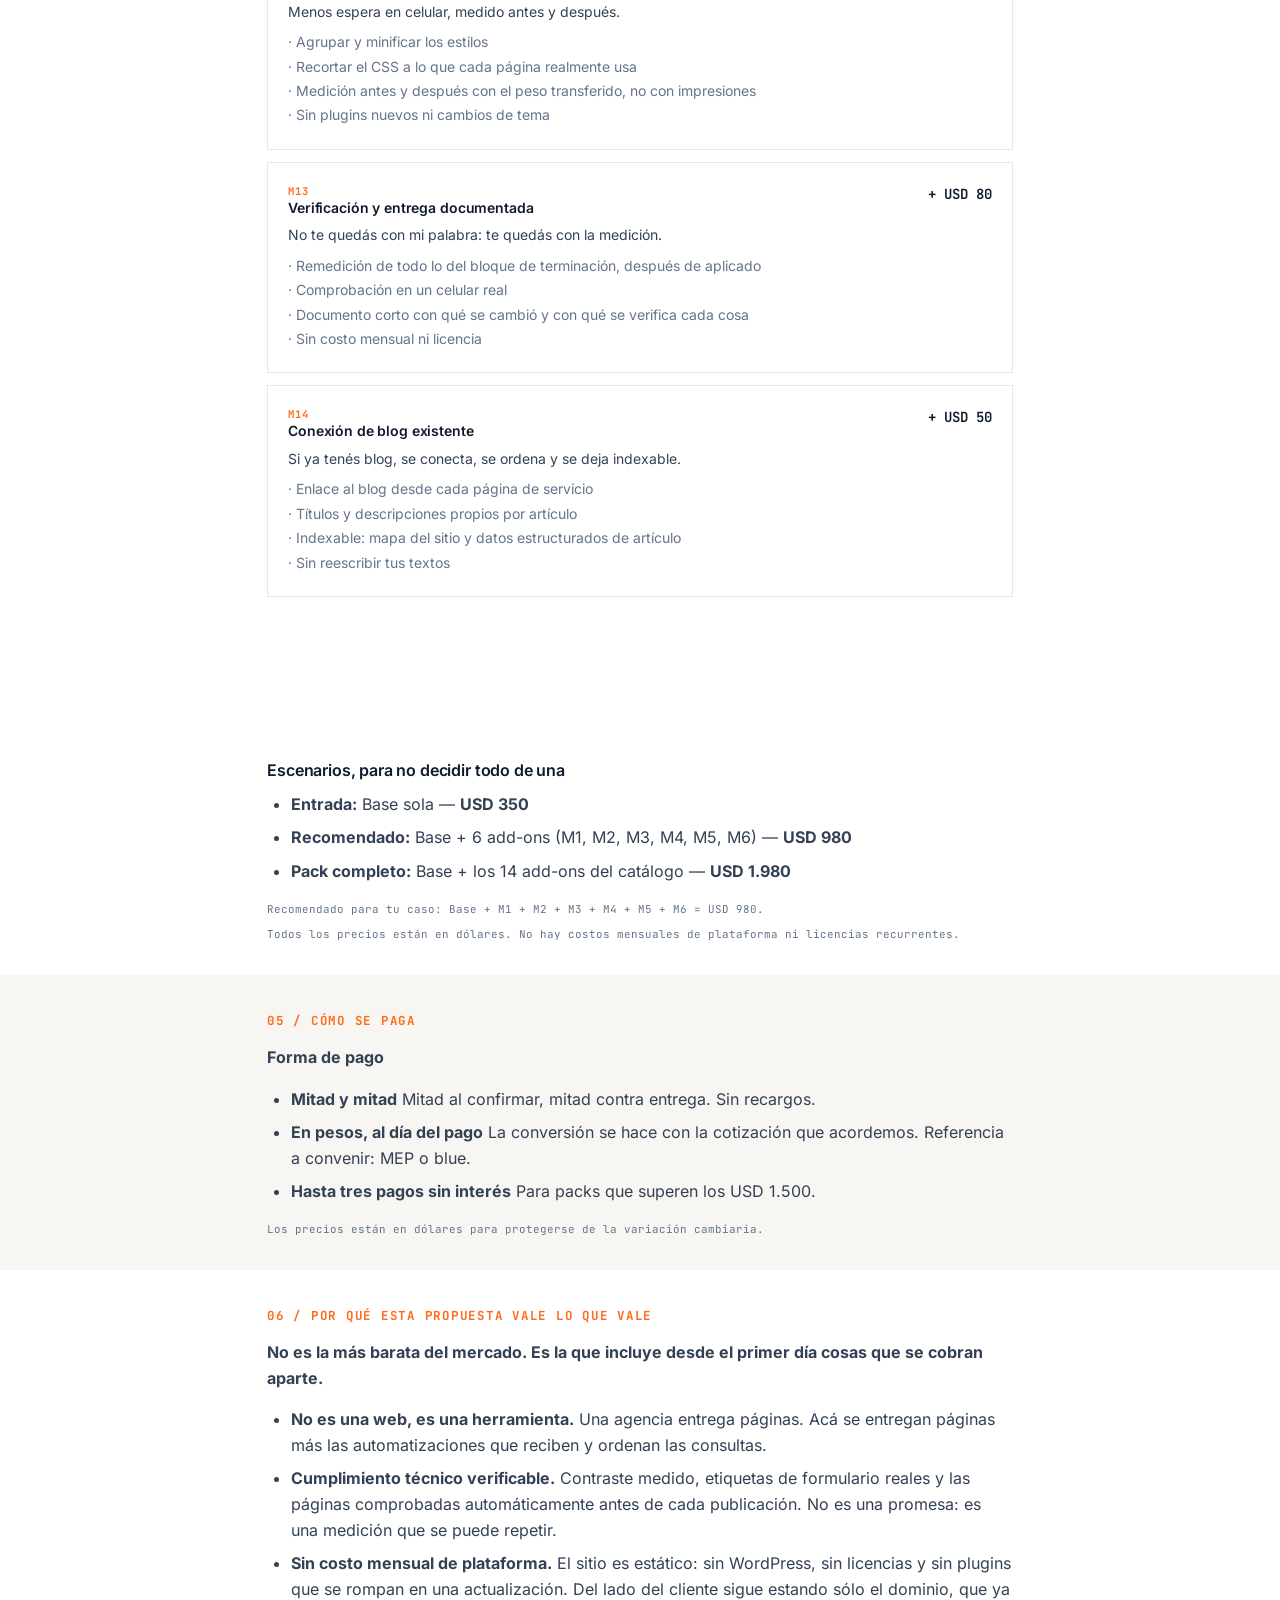
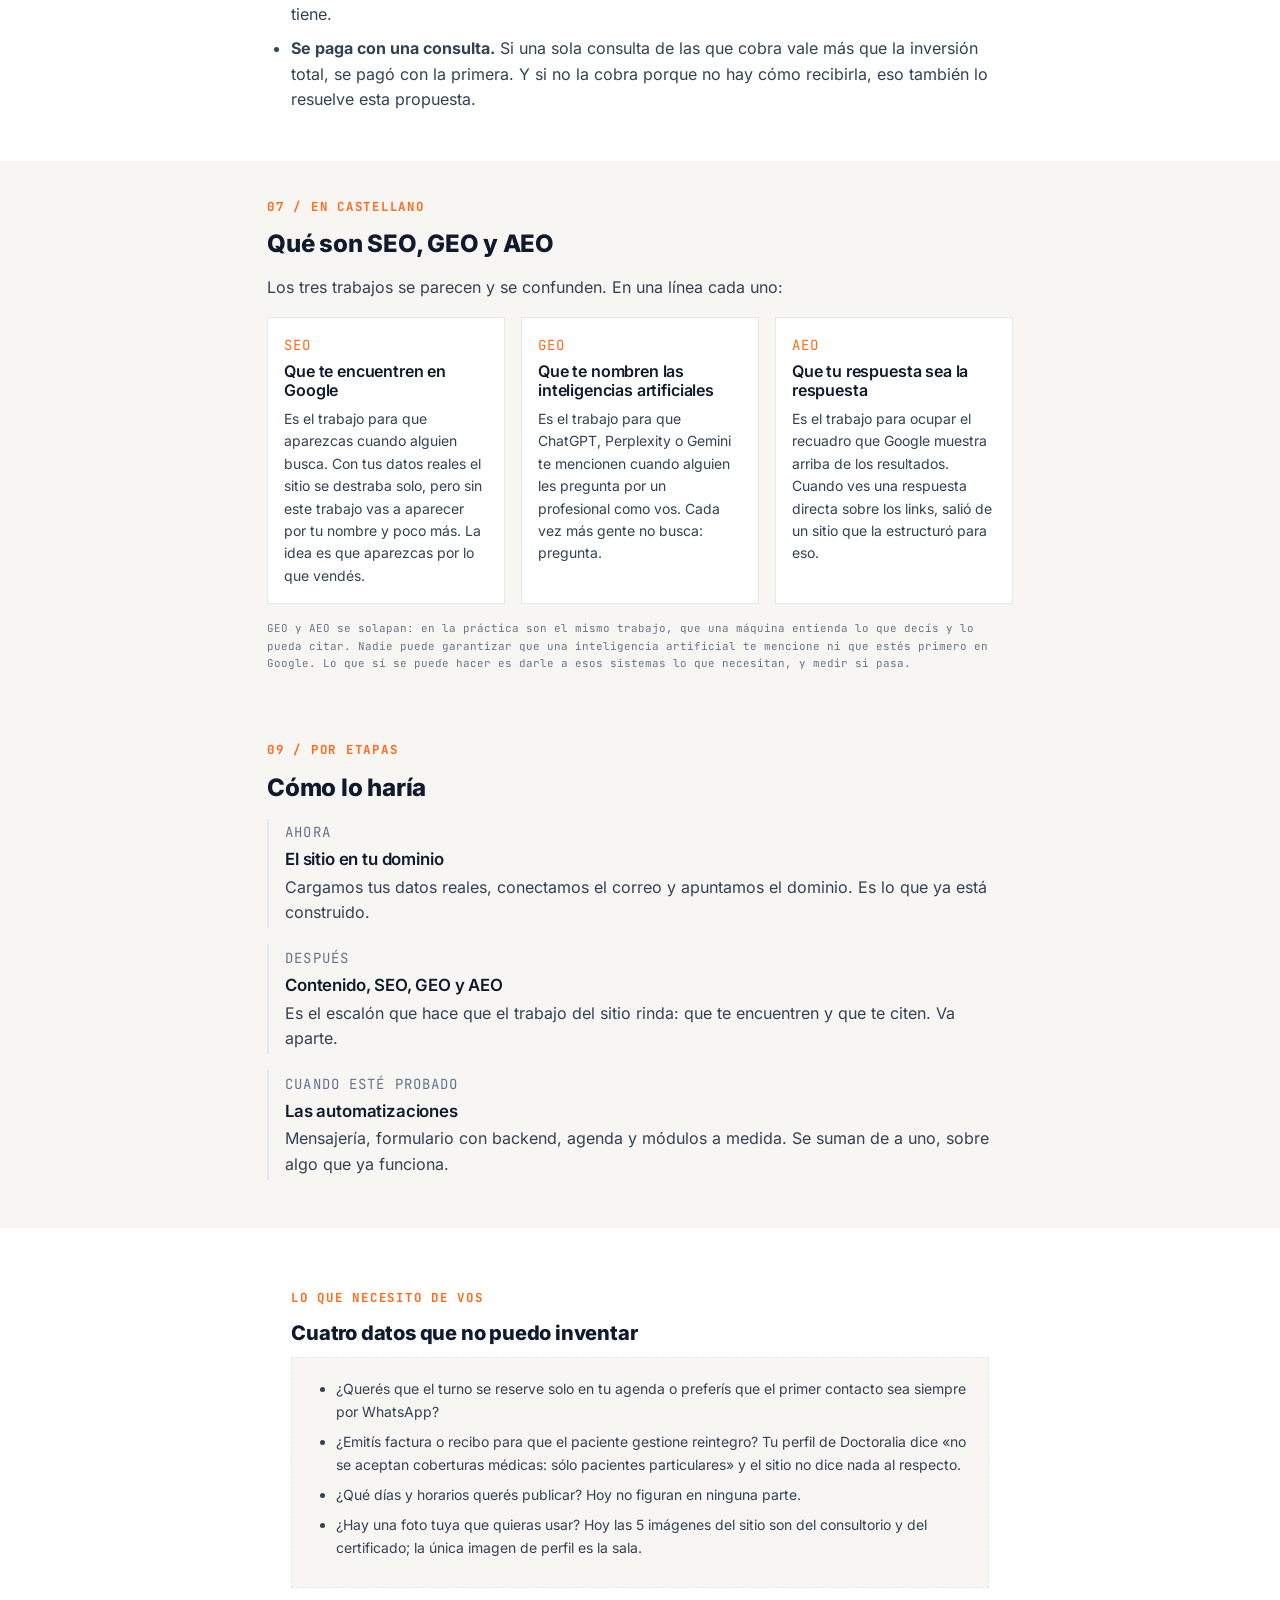
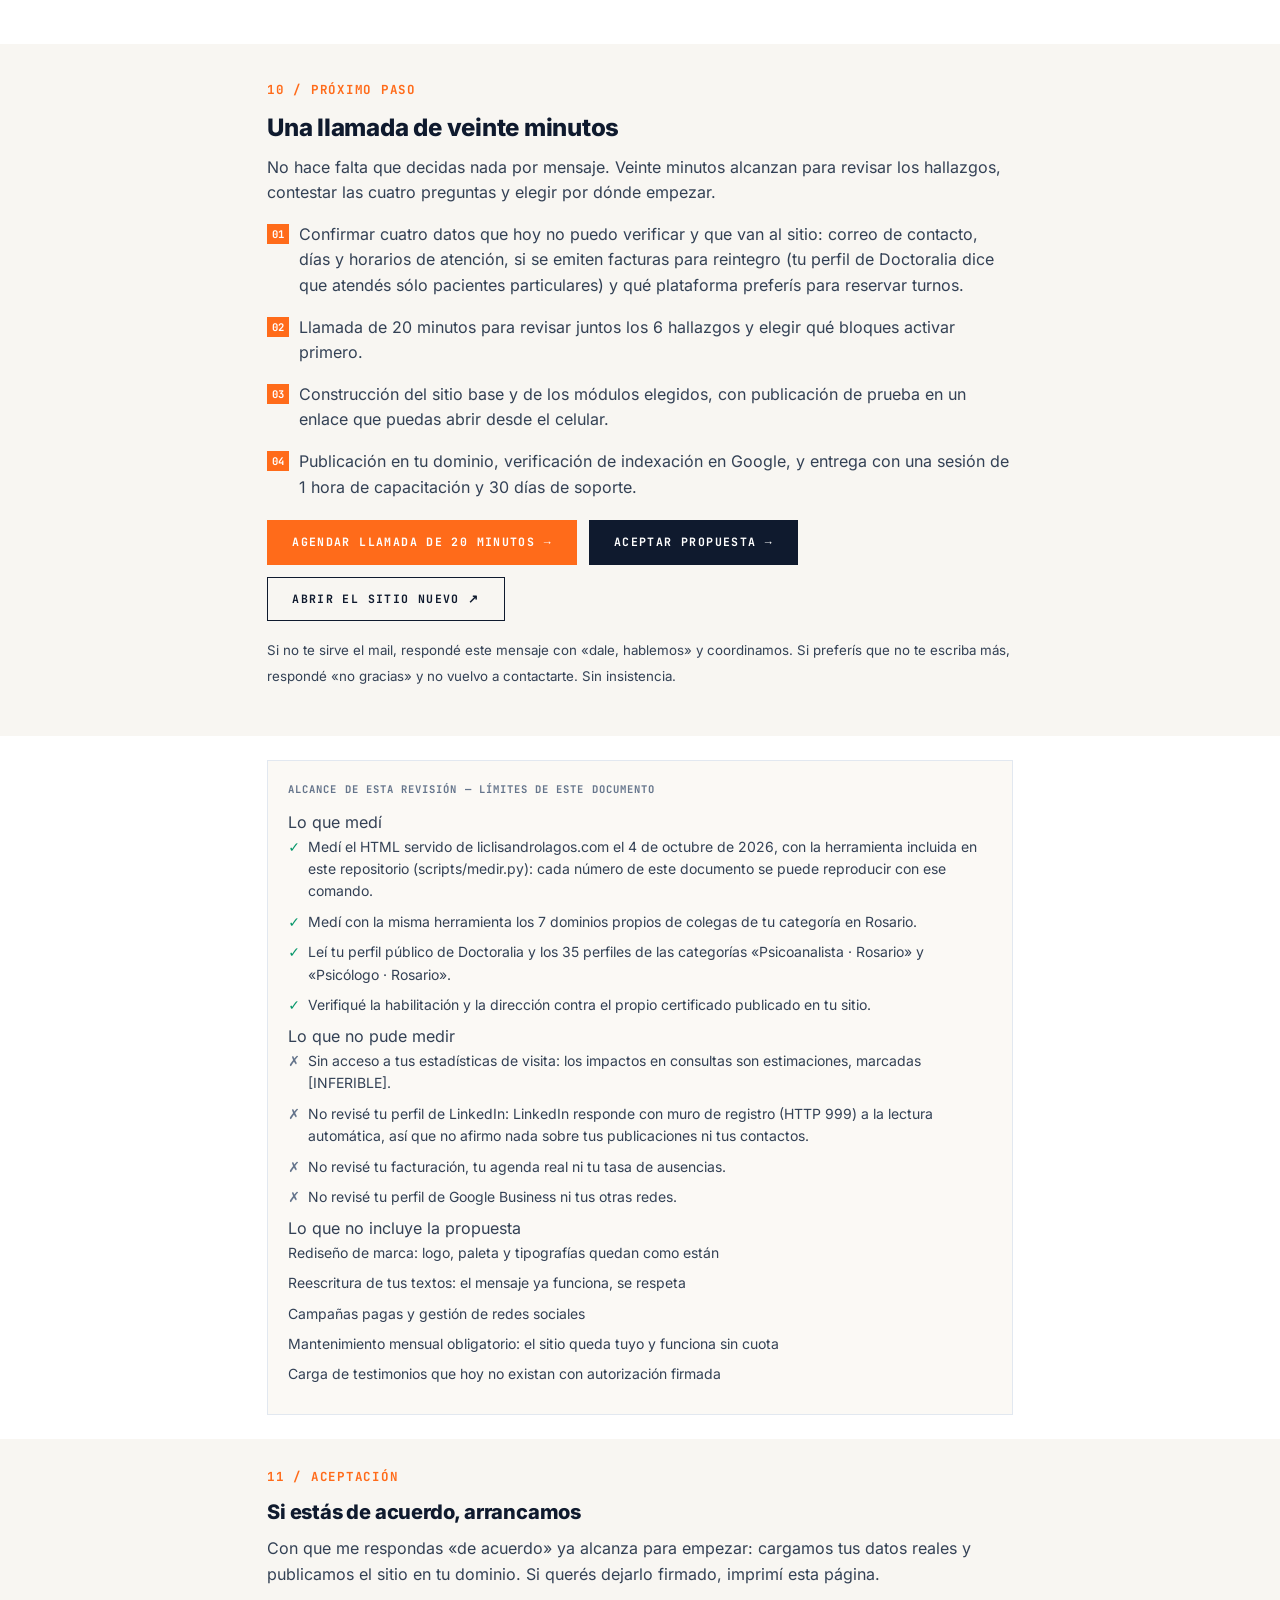
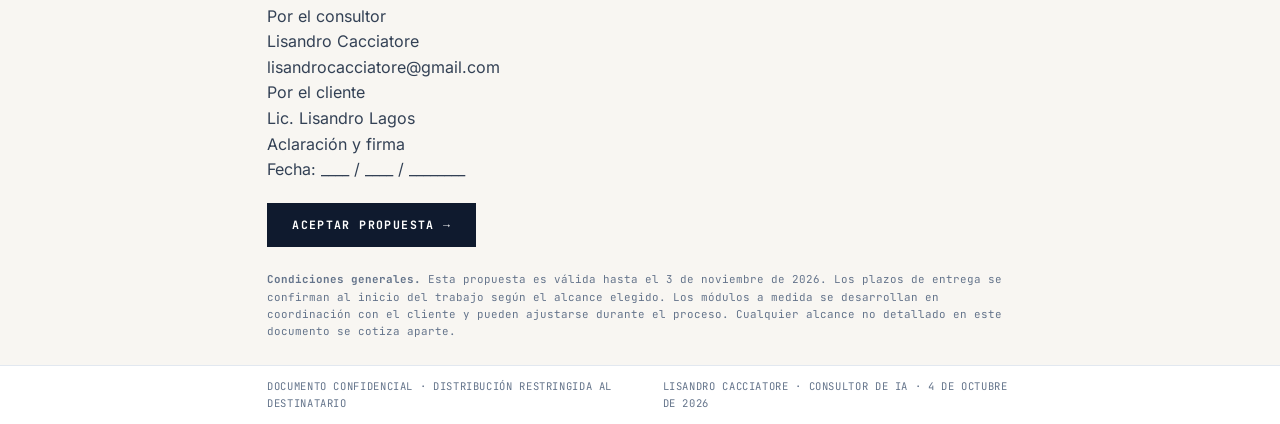
==== commit 4f469ead: "el sitio nuevo va con boton directo, sin captura La captura jugaba en contra: se ve chica, se corta " ====
--- a/01-propuesta/propuesta.html
+++ b/01-propuesta/propuesta.html
@@ -641,6 +641,35 @@
   background: var(--surface-default);
 }
 
+/* ---------- Portal al sitio nuevo ----------
+   Reemplaza a la captura. Un solo bloque con el botón grande al centro, y la
+   dirección visible: el PDF también se lee en papel, y ahí el botón no se toca.
+   El link viaja como anotación clickeable en el PDF, así que desde el archivo
+   se llega al sitio con un clic. */
+.portal {
+  border: 1.5px solid var(--navy);
+  background: var(--surface-cream);
+  padding: var(--space-8);
+  margin: var(--space-5) 0;
+  text-align: center;
+  break-inside: avoid;
+}
+.portal-lead {
+  font-size: var(--fs-lg);
+  color: var(--ink-title);
+  max-width: 46ch;
+  margin: var(--space-3) auto var(--space-6);
+}
+.portal-url {
+  font-family: var(--font-mono);
+  font-size: 0.72rem;
+  letter-spacing: .04em;
+  color: var(--ink-muted);
+  margin: var(--space-4) 0 0;
+  word-break: break-all;
+}
+.btn-lg { font-size: 0.85rem; padding: var(--space-4) var(--space-8); }
+
 /* La propuesta también se imprime: sin barra fija, sin saltos raros. */
 @media print {
   .no-print { display: none !important; }
@@ -792,11 +821,12 @@
     <span class="eyebrow">01 / El resultado, antes que el problema</span>
     <h2 style="font-size:1.5rem;margin-top:.75rem">Tu sitio nuevo</h2>
     
-    <p>El sitio completo funcionando: sus fotos reales, la habilitación publicada como texto y WhatsApp en todas las secciones.</p>
-    <div class="shot"><img class="shot-img" src="[data-uri]" alt="Vista del sitio nuevo de Lic. Lisandro Lagos"></div>
-    <p class="shot-cap">Nuevo — sitio propio, botón de WhatsApp en cada sección y la habilitación N° 084-60296 como texto.</p>
-    <div class="cta-row">
-      <a class="btn btn-brand" href="https://lisandrocacciatore.github.io/LeadLagosLisandro/sitio/">Abrir el sitio nuevo &rarr;</a>
+    <p>El sitio está funcionando. No es un boceto.</p>
+    <div class="portal">
+      <span class="label-mono">El sitio nuevo, online</span>
+      <p class="portal-lead">Abrilo y recorrélo: tus fotos reales, la habilitación publicada como texto y WhatsApp en todas las secciones.</p>
+      <a class="btn btn-brand btn-lg" href="https://lisandrocacciatore.github.io/LeadLagosLisandro/sitio/">Abrir el sitio nuevo &rarr;</a>
+      <p class="portal-url">lisandrocacciatore.github.io/LeadLagosLisandro/sitio</p>
     </div>
   </div>
 </section>
@@ -1027,7 +1057,7 @@
     <div class="cta-row">
       <a class="btn btn-brand" href="mailto:lisandrocacciatore@gmail.com?subject=Hablemos%20sobre%20mi%20sitio&body=Hola%2C%20quiero%20agendar%20la%20llamada%20de%2020%20minutos.">Agendar llamada de 20 minutos &rarr;</a>
       <a class="btn btn-ink" href="mailto:lisandrocacciatore@gmail.com?subject=Acepto%20la%20propuesta%20-%20Lic.%20Lisandro%20Lagos&body=Hola%2C%20acepto%20la%20propuesta.%20Arrancamos.">Aceptar propuesta &rarr;</a>
-      <a class="btn btn-light" href="https://lisandrocacciatore.github.io/LeadLagosLisandro/sitio/" rel="noopener">Ver el sitio nuevo &nearr;</a>
+      <a class="btn btn-light" href="https://lisandrocacciatore.github.io/LeadLagosLisandro/sitio/" rel="noopener">Abrir el sitio nuevo &nearr;</a>
     </div>
     <p style="margin-top:1rem"><small>Si no te sirve el mail, respondé este mensaje con «dale, hablemos» y coordinamos.
        Si preferís que no te escriba más, respondé «no gracias» y no vuelvo a contactarte. Sin insistencia.</small></p>
